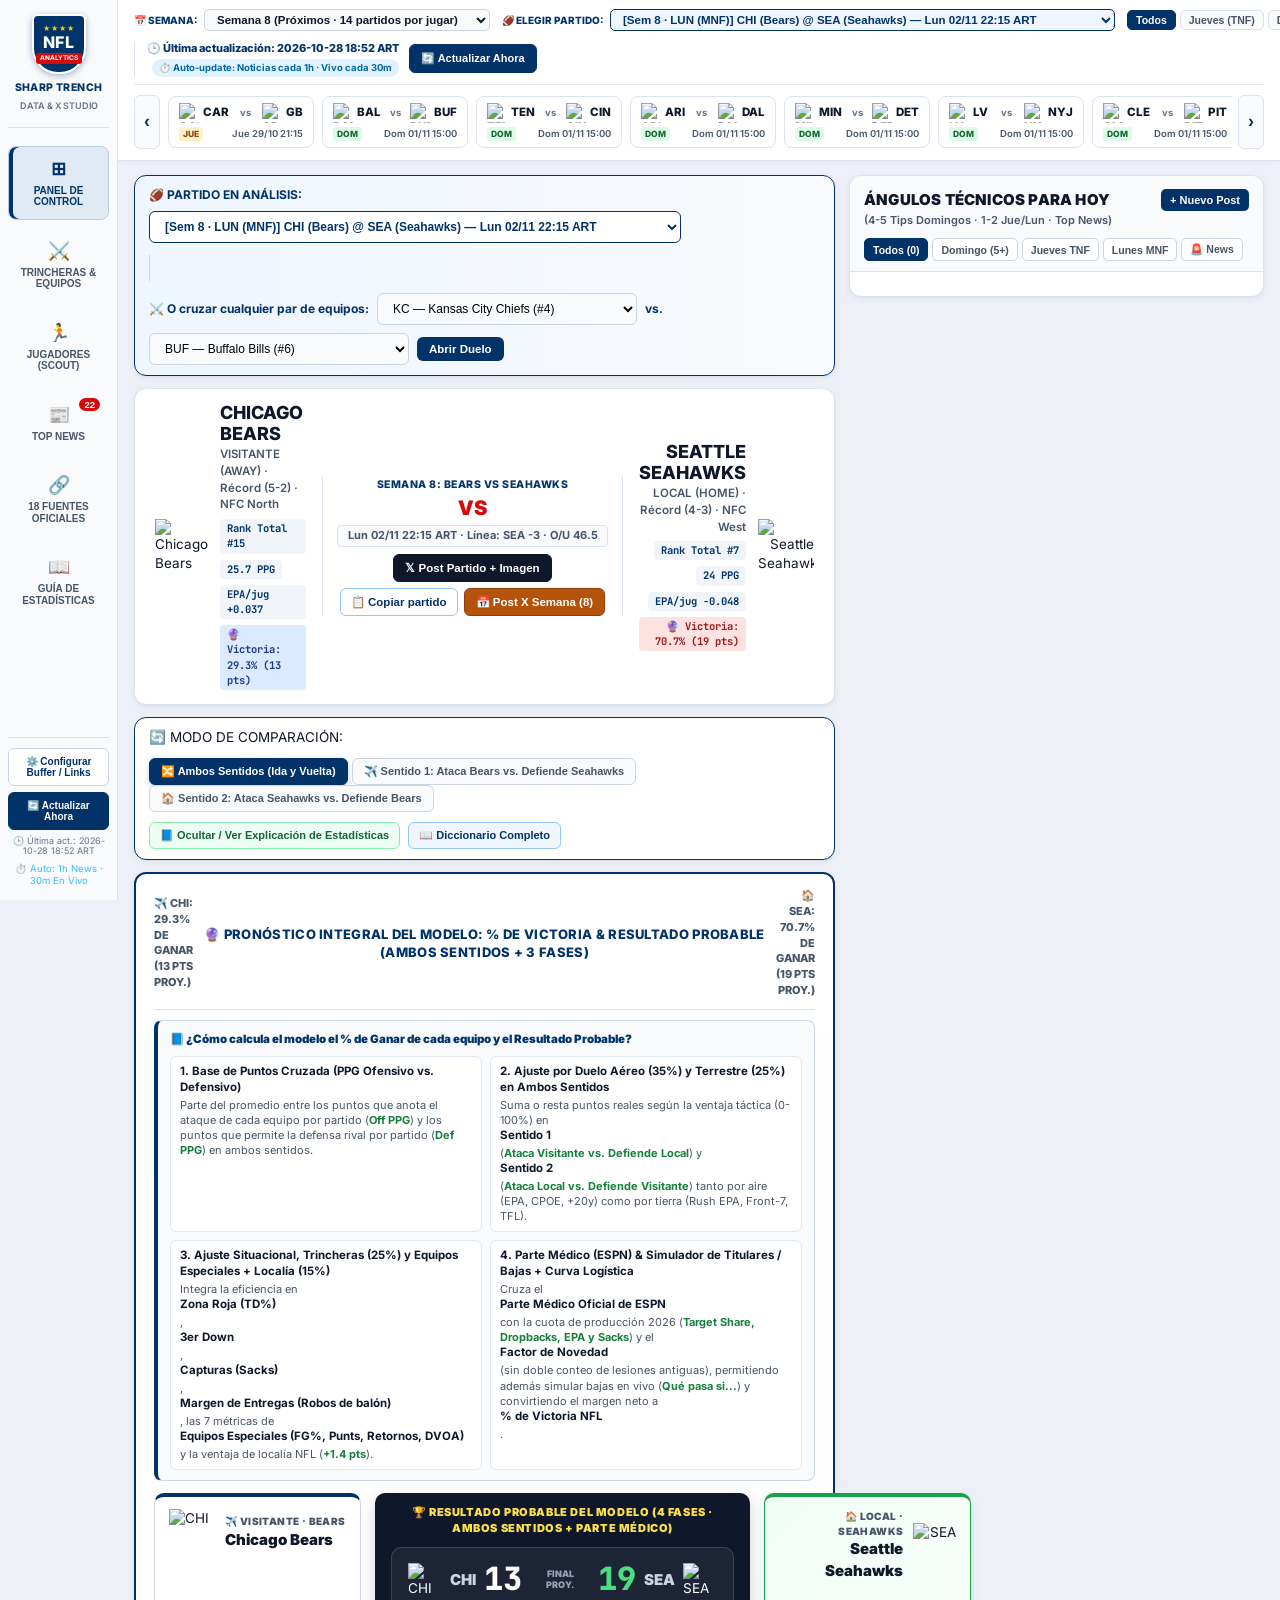
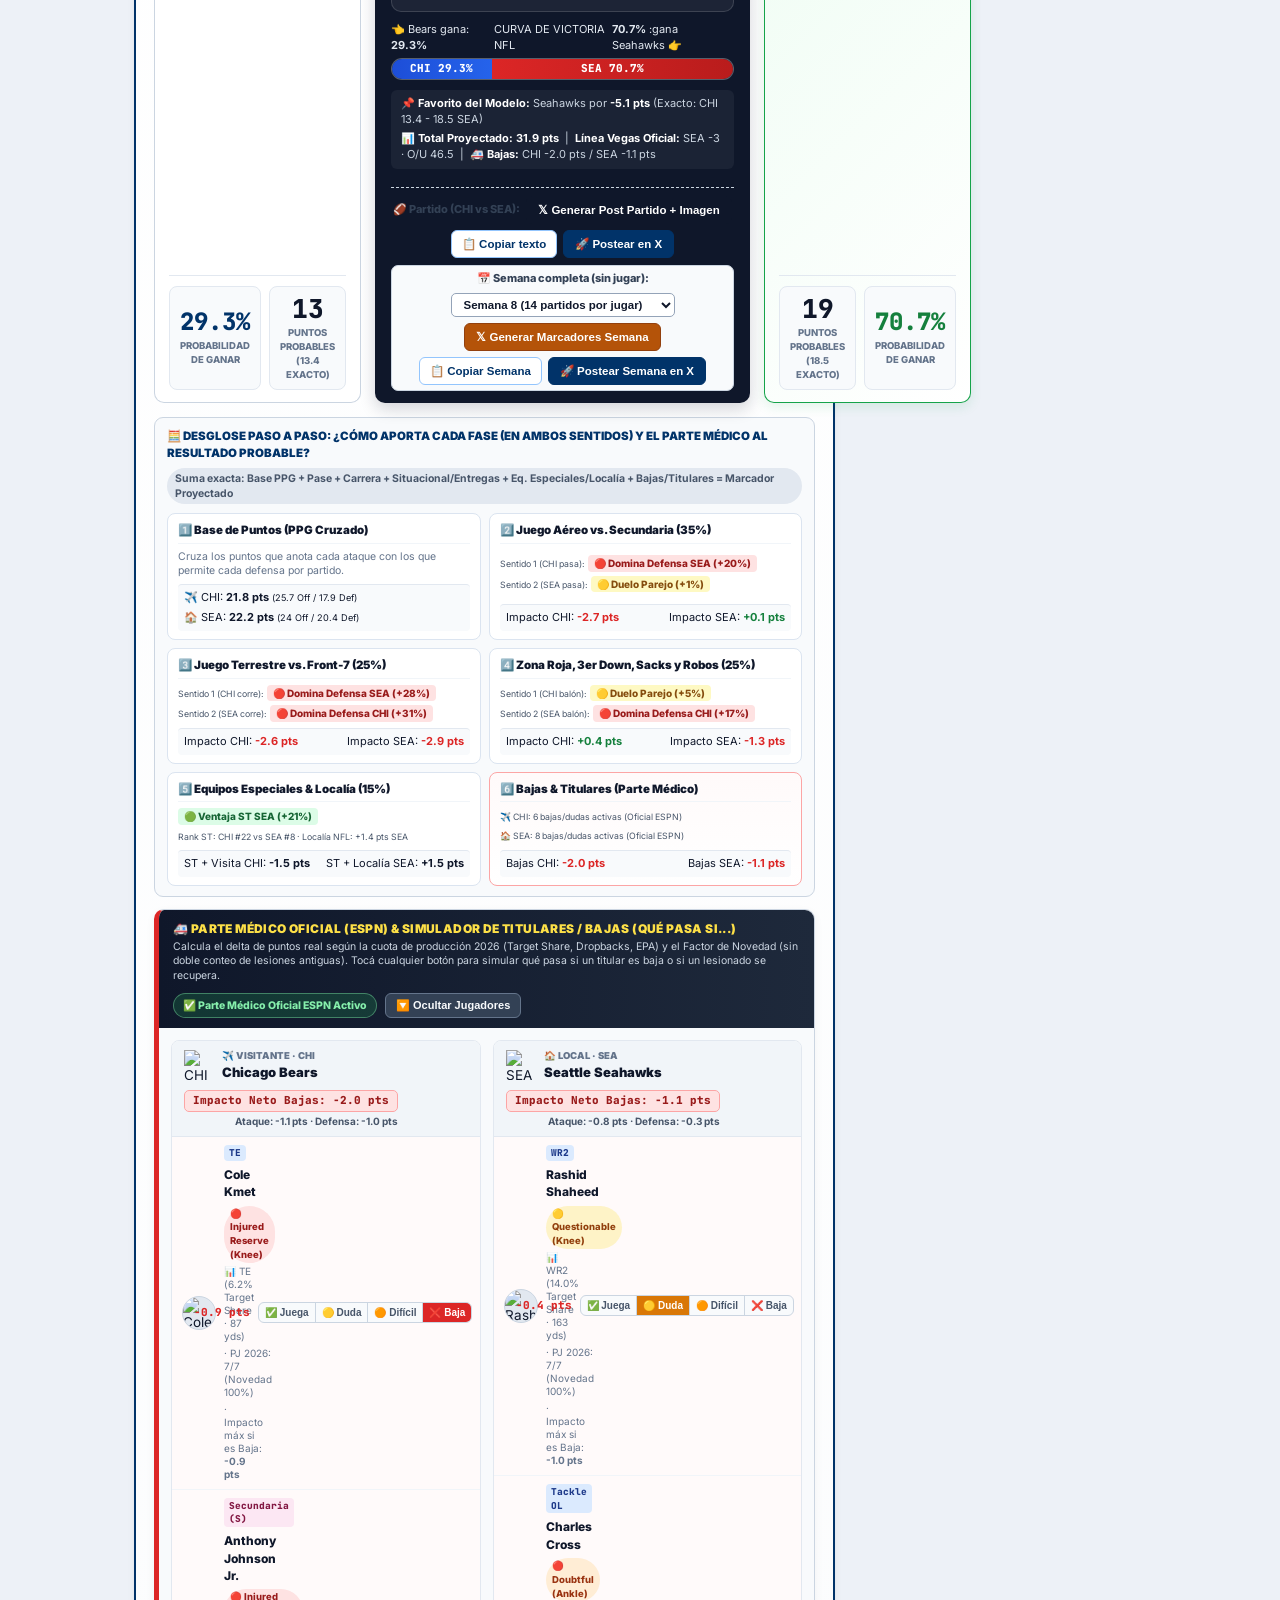
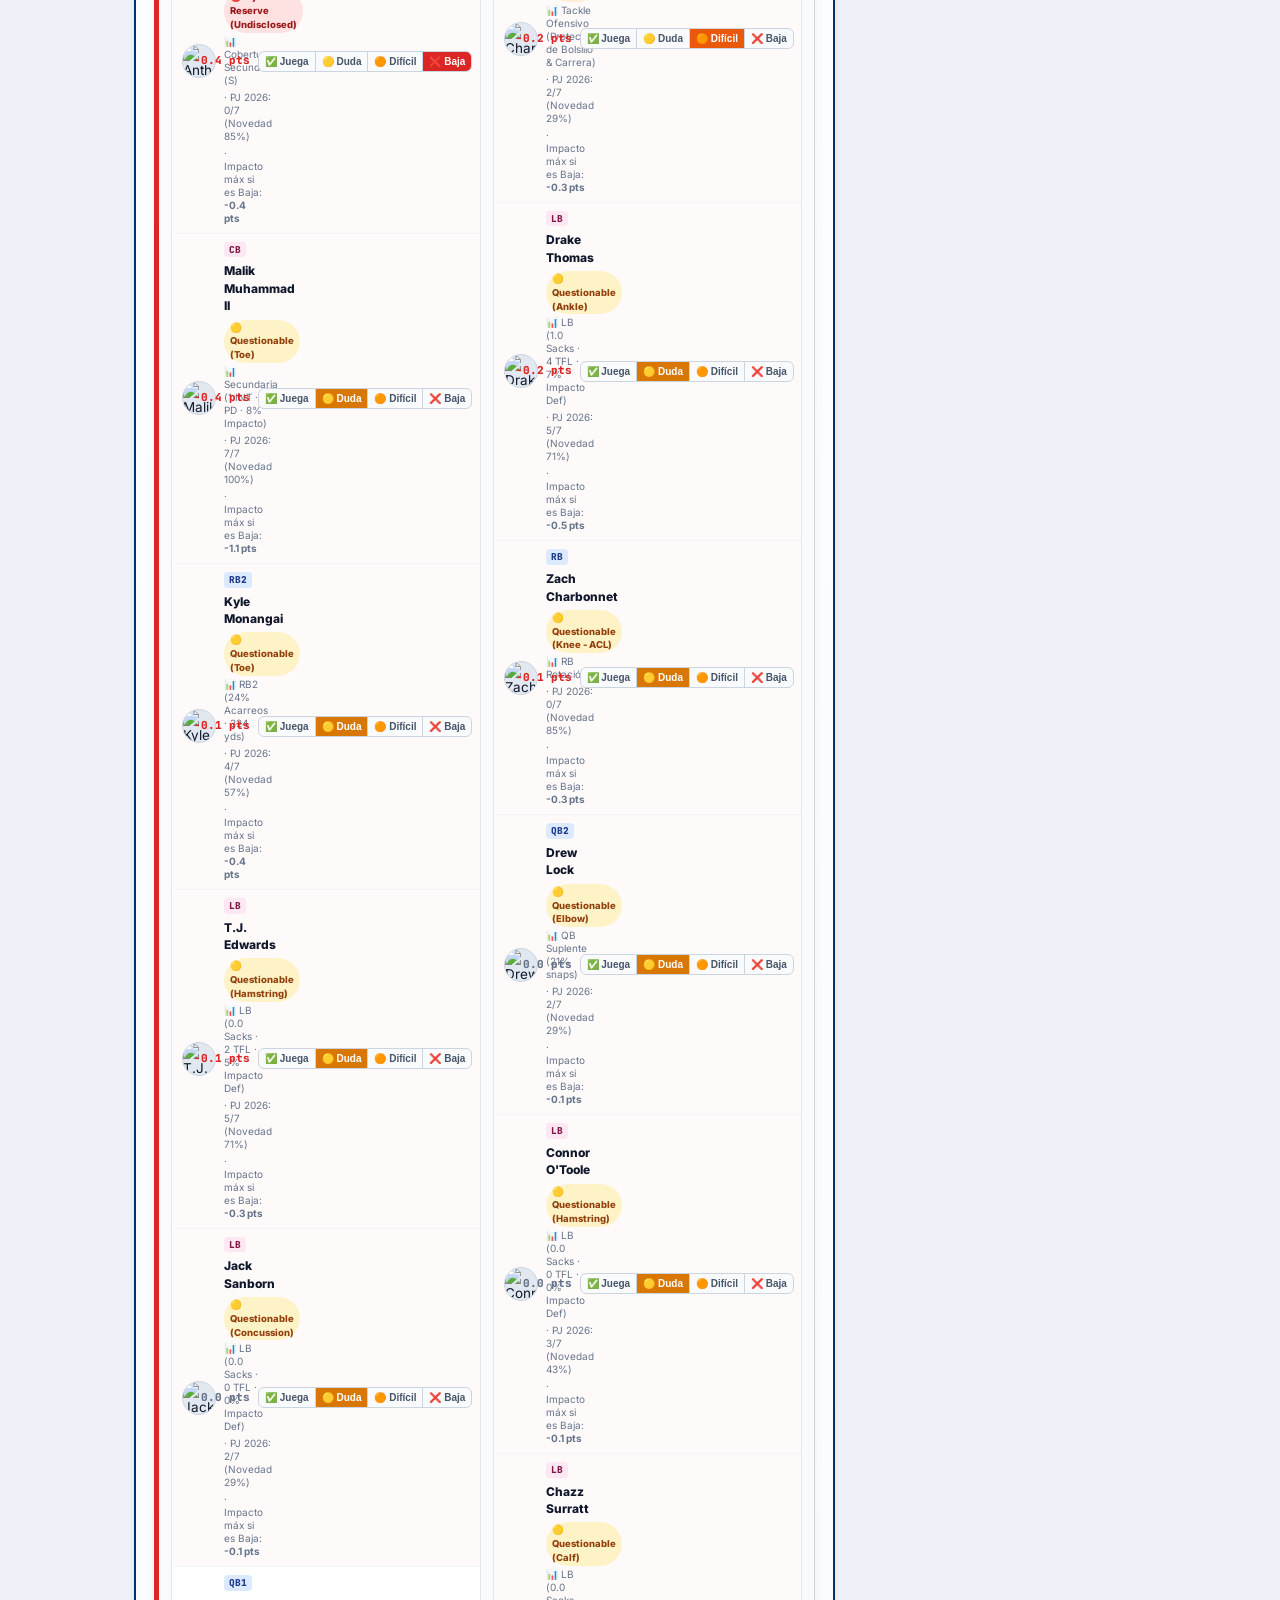
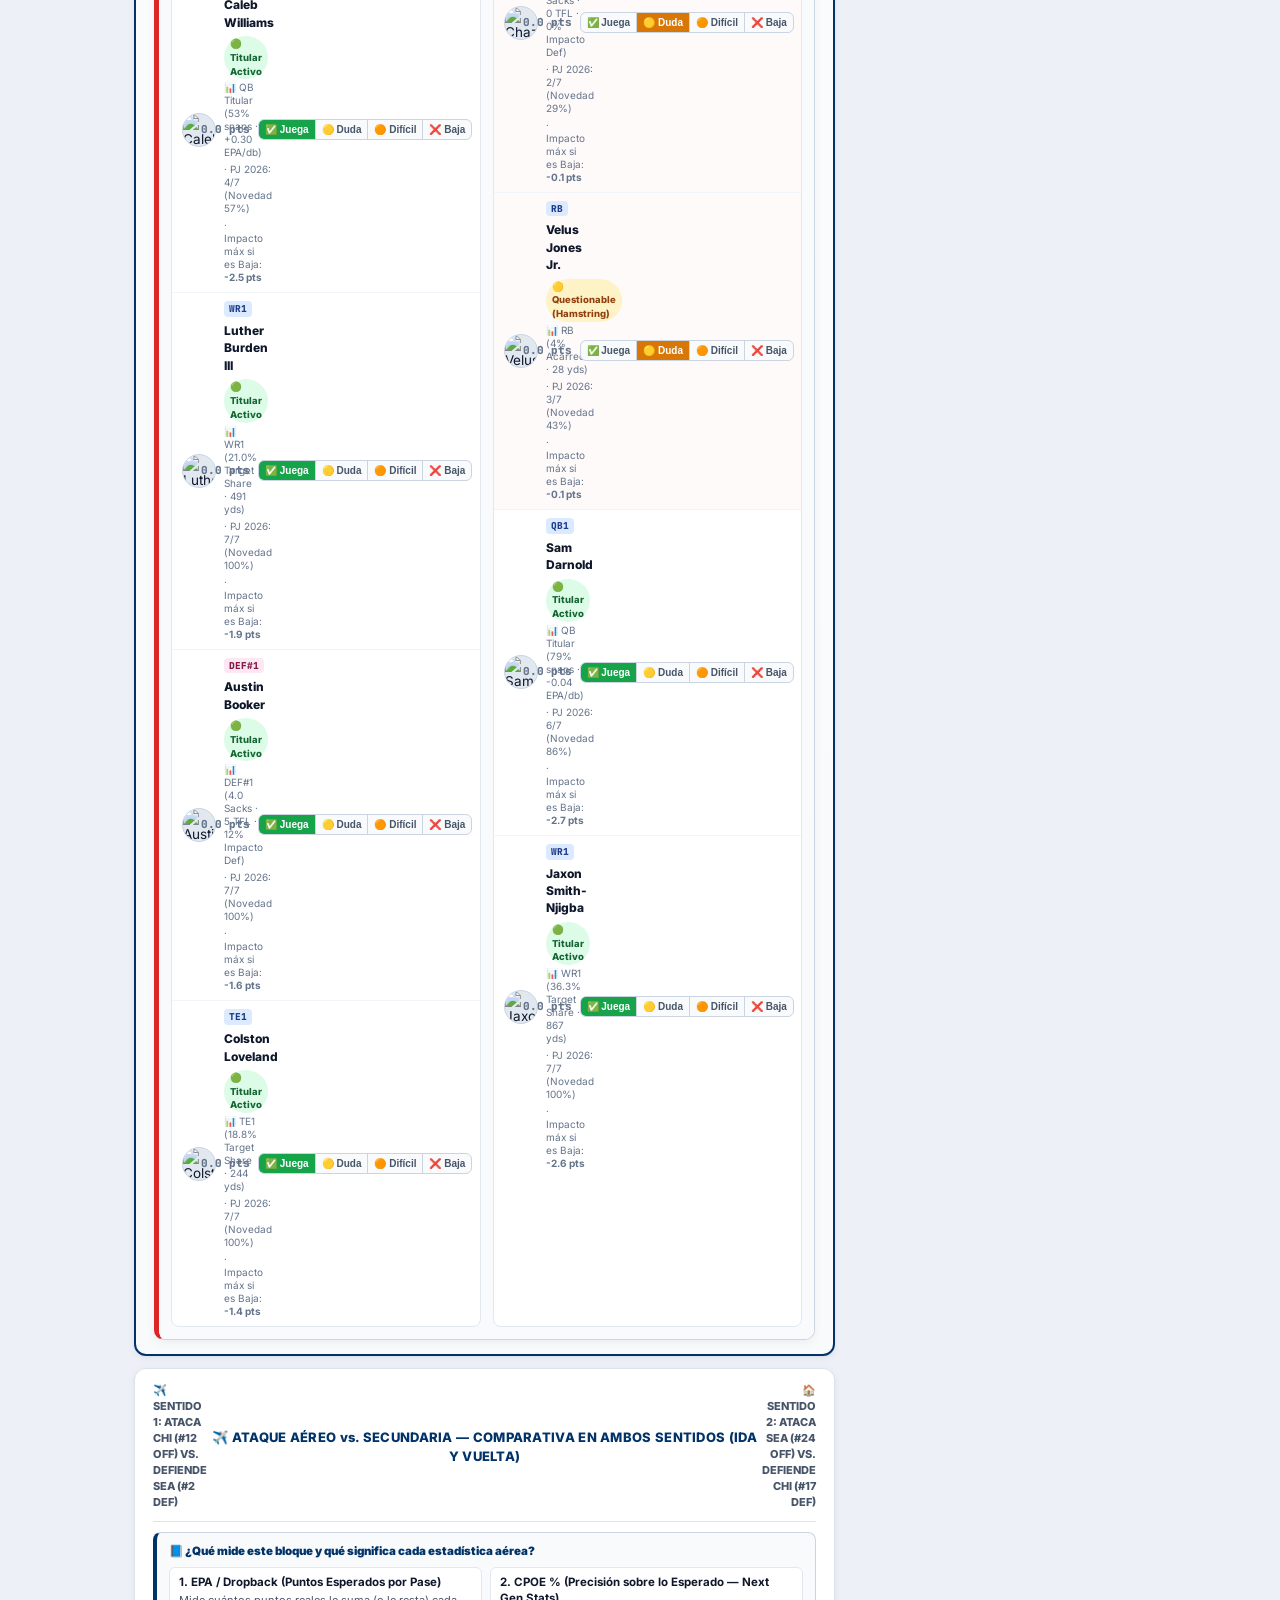
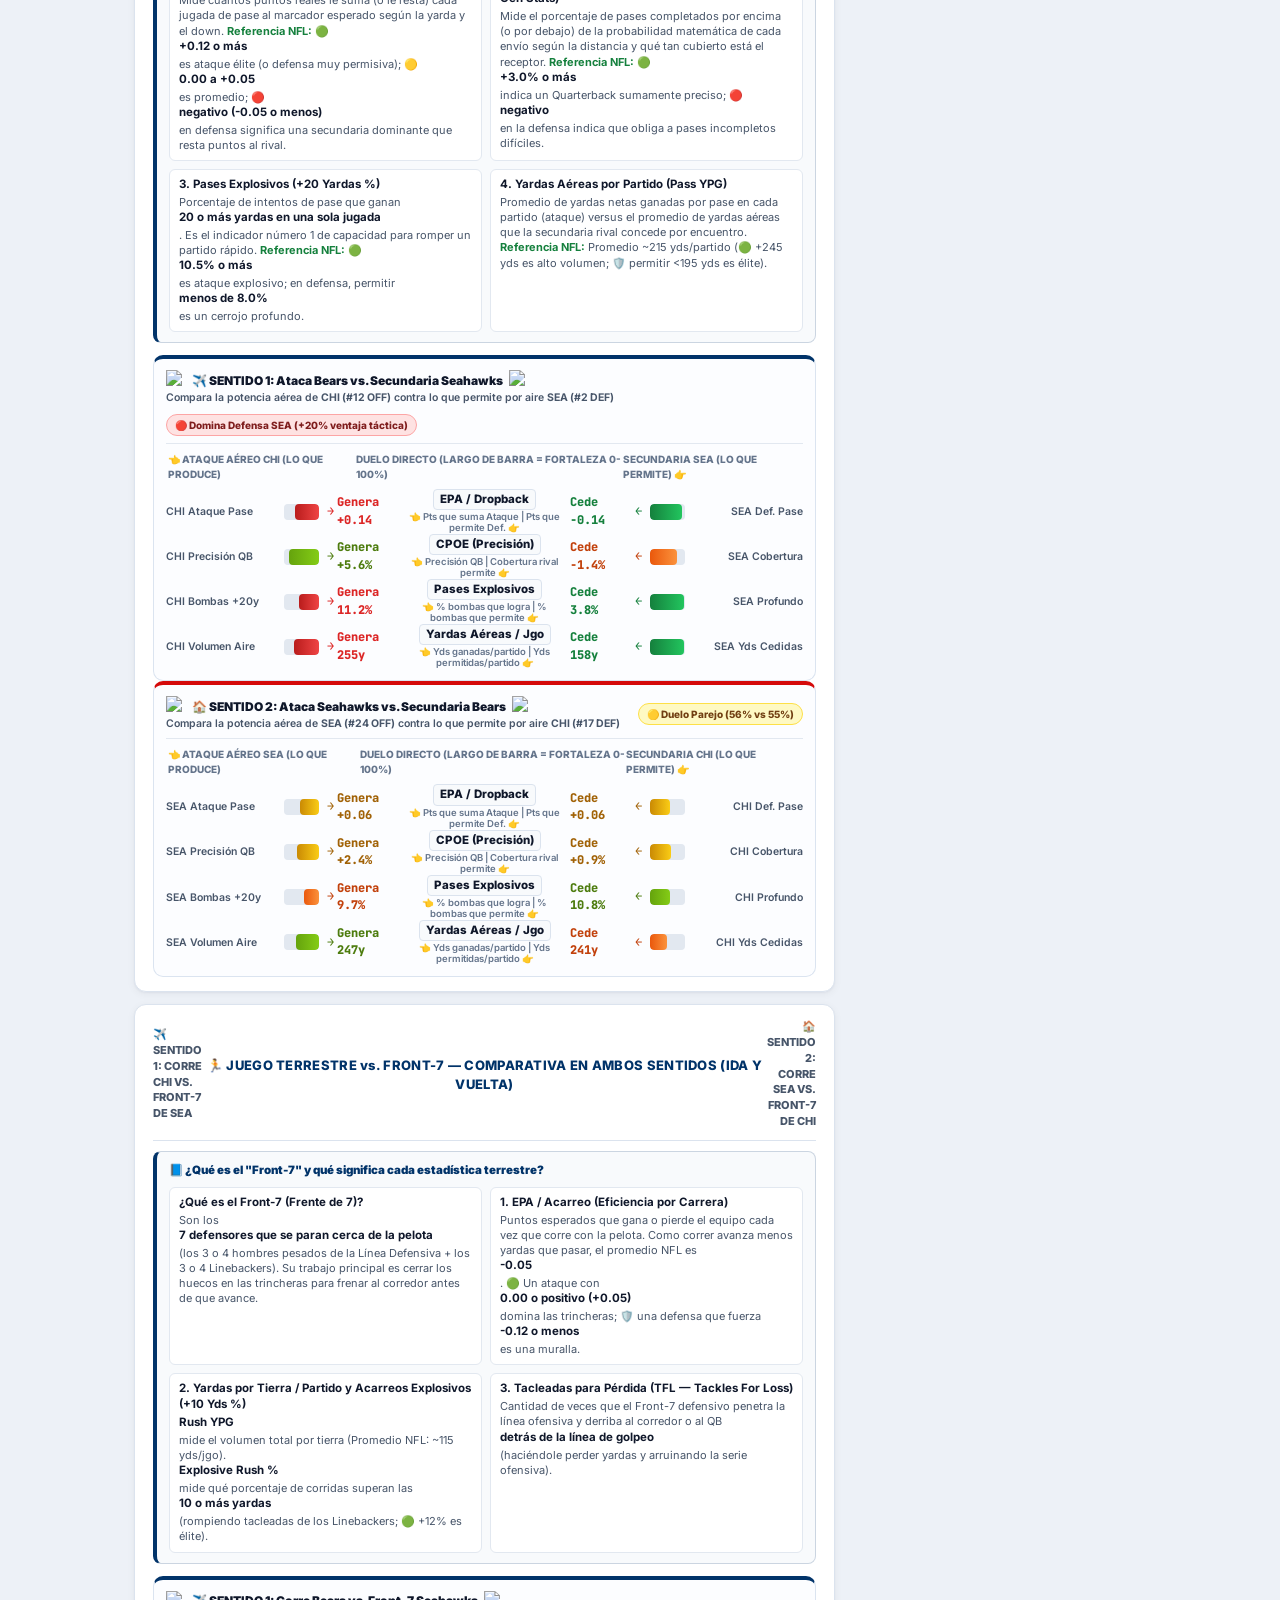
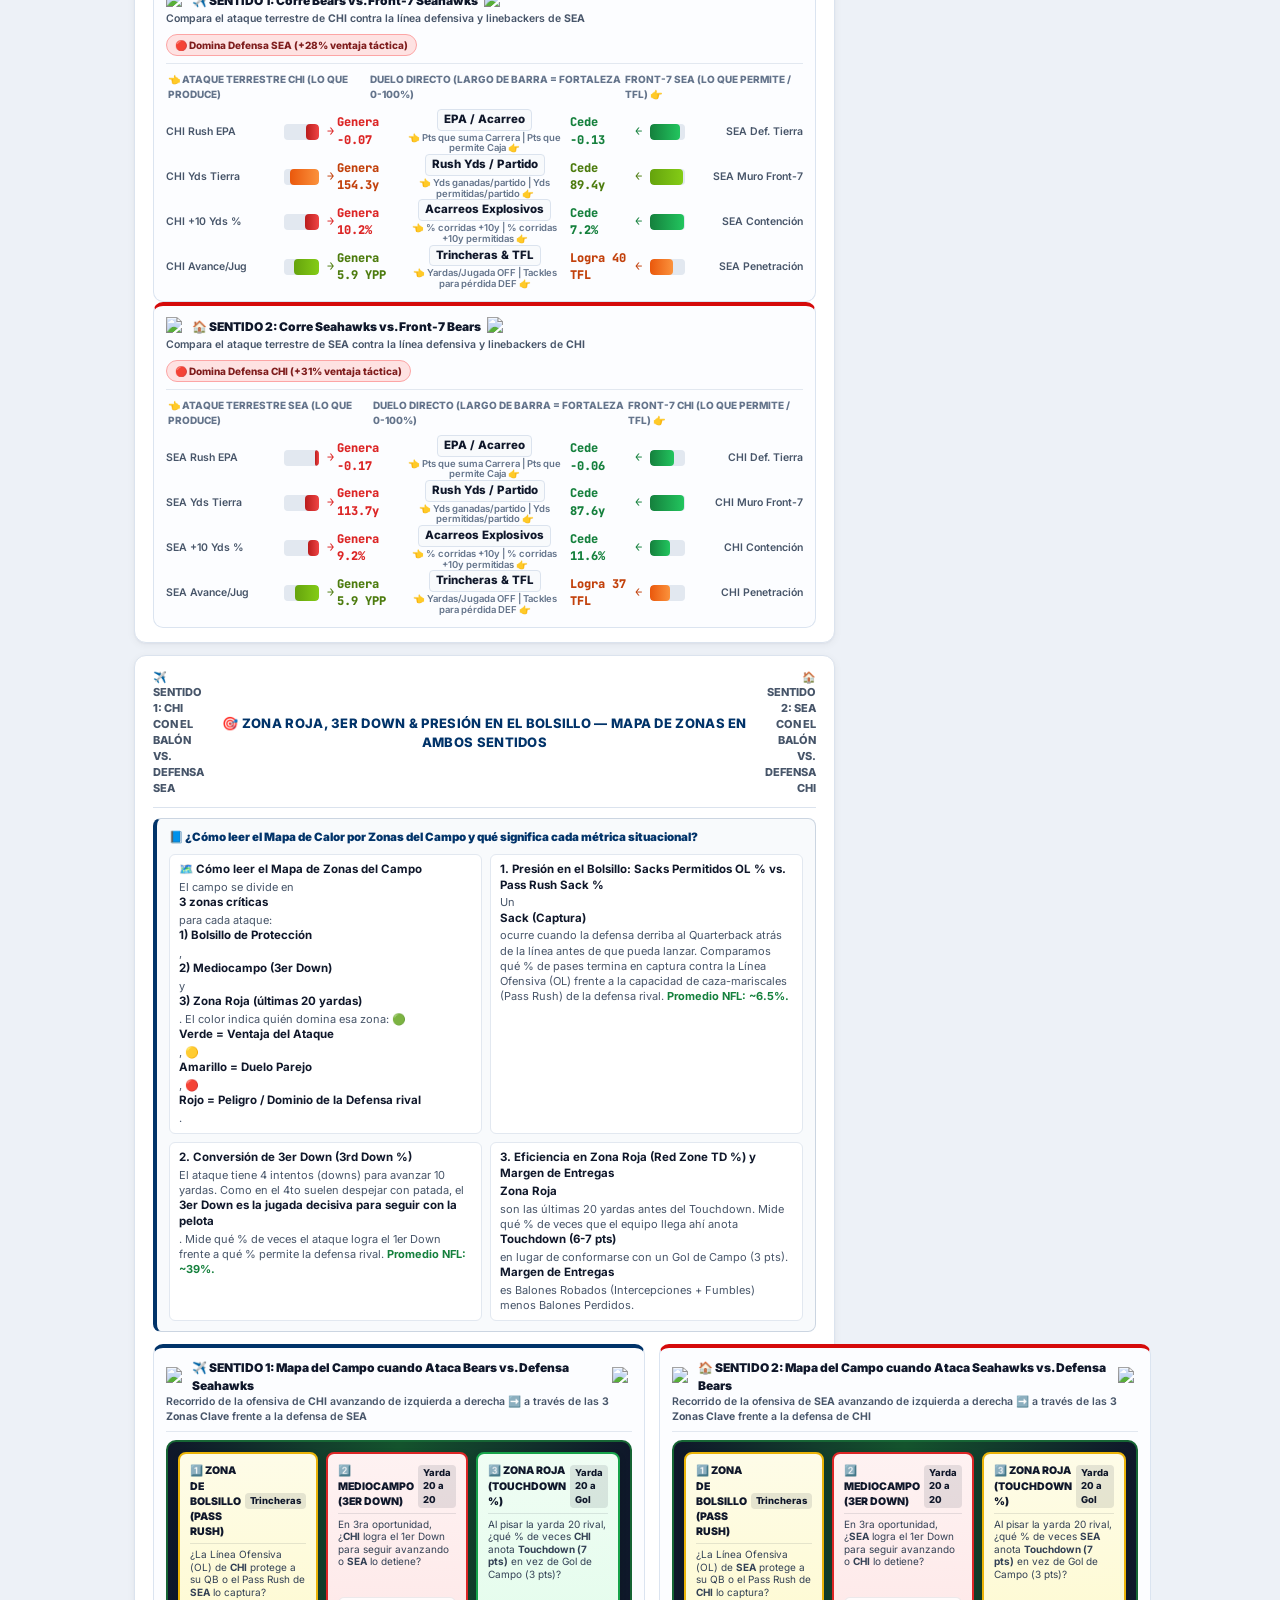
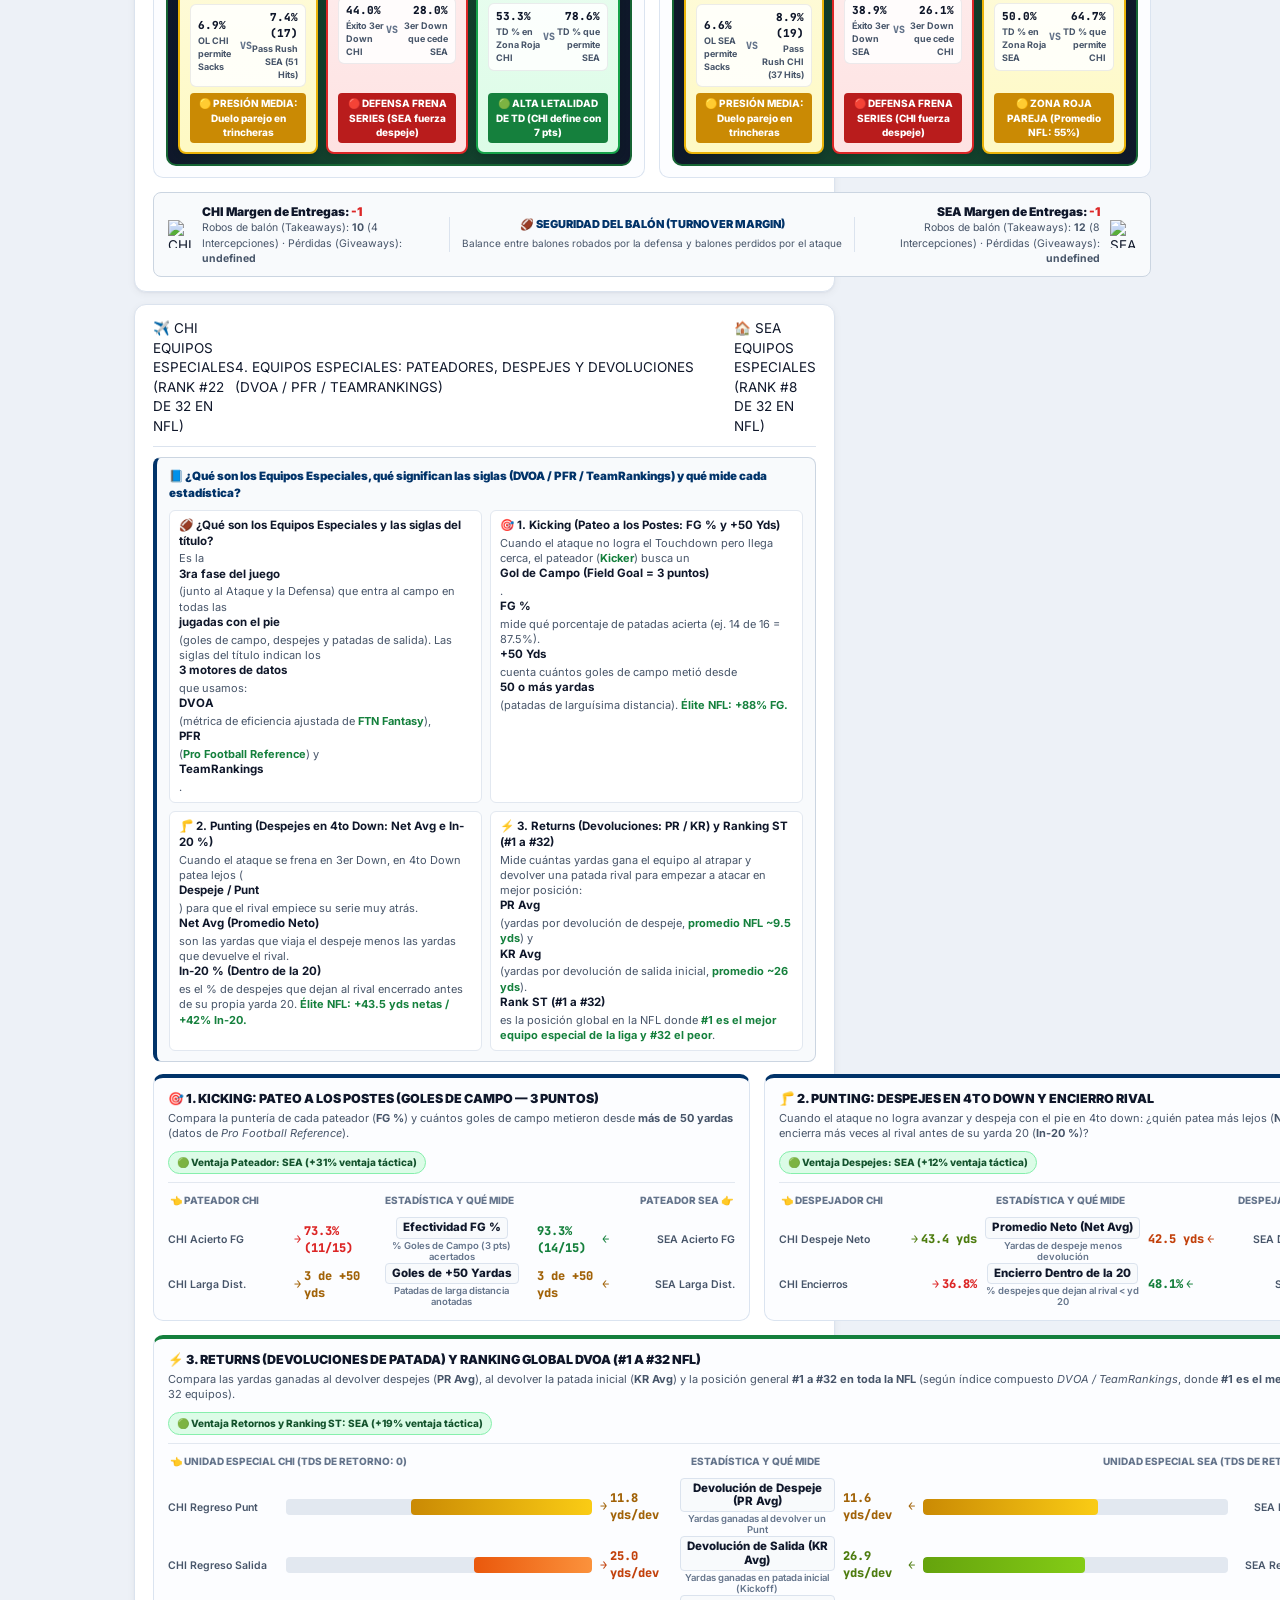
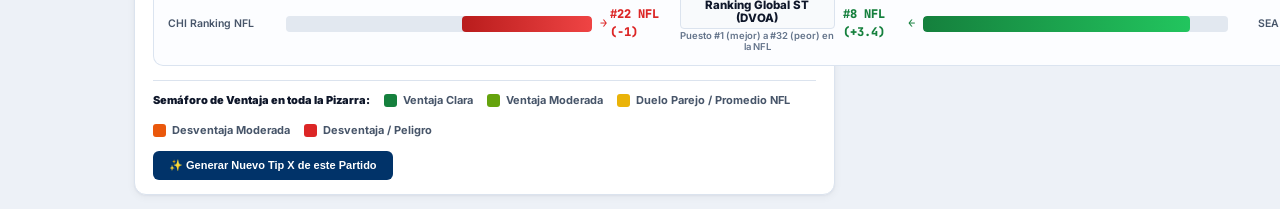
==== index.html @ 9794efa9 "Update index.html - NFL Analytics Engine" ====
<!DOCTYPE html>
<html lang="es">
<head>
  <meta charset="UTF-8" />
  <meta name="viewport" content="width=device-width, initial-scale=1.0" />
  <title>NFL Analytics & Social Tips Studio — Sharp Matchup & Trench Board</title>
  <link rel="preconnect" href="https://fonts.googleapis.com">
  <link rel="preconnect" href="https://fonts.gstatic.com" crossorigin>
  <link href="https://fonts.googleapis.com/css2?family=Inter:wght@400;500;600;700;800&family=JetBrains+Mono:wght@500;600;700&display=swap" rel="stylesheet">
  <link rel="stylesheet" href="styles.css?v=20261028v20" />
</head>
<body>
  <div class="app-shell">
    <!-- BARRA LATERAL IZQUIERDA (ESTILO 4: SHARP MATCHUP & TRENCH BOARD) -->
    <aside class="left-sidebar">
      <div class="brand-box">
        <div class="nfl-shield">
          <span class="shield-stars">★★★★</span>
          <span class="shield-title">NFL</span>
          <span class="shield-sub">ANALYTICS</span>
        </div>
        <div class="brand-text">
          <h1>SHARP TRENCH</h1>
          <span>DATA &amp; X STUDIO</span>
        </div>
      </div>

      <nav class="side-nav">
        <button class="nav-btn active" data-view="matchups">
          <span class="nav-icon">⊞</span>
          <span class="nav-label">PANEL DE CONTROL</span>
        </button>
        <button class="nav-btn" data-view="teams">
          <span class="nav-icon">⚔️</span>
          <span class="nav-label">TRINCHERAS &amp; EQUIPOS</span>
        </button>
        <button class="nav-btn" data-view="players">
          <span class="nav-icon">🏃</span>
          <span class="nav-label">JUGADORES (SCOUT)</span>
        </button>
        <button class="nav-btn" data-view="news">
          <span class="nav-icon">📰</span>
          <span class="nav-label">TOP NEWS</span>
          <span class="nav-badge" id="newsCountBadge">0</span>
        </button>
        <button class="nav-btn" data-view="sources">
          <span class="nav-icon">🔗</span>
          <span class="nav-label">18 FUENTES OFICIALES</span>
        </button>
        <button class="nav-btn" data-view="glossary">
          <span class="nav-icon">📖</span>
          <span class="nav-label">GUÍA DE ESTADÍSTICAS</span>
        </button>
      </nav>

      <div class="sidebar-footer">
        <button class="btn-config-sidebar" id="btnOpenConfig">
          ⚙️ Configurar Buffer / Links
        </button>
        <button class="btn-refresh-sidebar" id="btnRefreshData">
          🔄 Actualizar Ahora
        </button>
        <div class="updated-stamp" id="updatedStamp">🕒 Última act.: --</div>
        <div class="updated-stamp" id="autoUpdateHint" style="color:#38bdf8; font-size:9.5px;">⏱️ Auto: 1h News · 30m En Vivo</div>
      </div>
    </aside>

    <!-- ÁREA PRINCIPAL CENTRAL + RIBBON SUPERIOR DE PARTIDOS -->
    <div class="main-workspace">
      <!-- TOP GAME RIBBON (2 FILAS: CONTROLES ARRIBA + CINTA DE PARTIDOS 100% ANCHO ABAJO) -->
      <header class="top-game-ribbon-bar">
        <div class="ribbon-top-row">
          <div class="ribbon-controls">
            <div class="week-selector-group">
              <label for="selectWeek">📅 SEMANA:</label>
              <select id="selectWeek">
                <option value="8">Semana 8 (Próximos Partidos)</option>
                <option value="7" selected>Semana 7 (Resultados · MNF)</option>
                <option value="6">Semana 6 (Anterior)</option>
              </select>
            </div>
            <div class="week-selector-group">
              <label for="selectMatchupGame">🏈 ELEGIR PARTIDO:</label>
              <select id="selectMatchupGame" class="select-matchup-dropdown" title="Seleccioná cualquier partido de la semana para abrir su análisis táctico">
                <option value="">Cargando partidos de la semana...</option>
              </select>
            </div>
            <div class="day-slot-pills" id="daySlotFilterGroup">
              <button class="slot-pill active" data-slot="ALL">Todos</button>
              <button class="slot-pill" data-slot="TNF">Jueves (TNF)</button>
              <button class="slot-pill" data-slot="SUNDAY">Domingo</button>
              <button class="slot-pill" data-slot="MNF">Lunes (MNF)</button>
            </div>
          </div>

          <div class="ribbon-status-box">
            <div class="ribbon-update-meta">
              <span class="ribbon-last-update" id="topUpdatedStamp">🕒 Última actualización: --</span>
              <span class="ribbon-auto-badge" id="topAutoBadge">⏱️ Auto: 1h Noticias · 30m Partidos en Vivo</span>
            </div>
            <button class="btn-top-refresh" id="btnTopRefresh" title="Actualizar estadísticas, marcadores y noticias ahora mismo">
              🔄 Actualizar Ahora
            </button>
          </div>
        </div>

        <div class="game-cards-scroll-wrapper">
          <button class="ribbon-arrow" id="ribbonPrev" title="Desplazar partidos a la izquierda">‹</button>
          <div class="game-ribbon-track" id="gameRibbonTrack">
            <!-- Tarjetas de partidos inyectadas por app.js -->
          </div>
          <button class="ribbon-arrow" id="ribbonNext" title="Desplazar partidos a la derecha">›</button>
        </div>
      </header>

      <!-- CUERPO DE DOS COLUMNAS: CENTRO (VISTAS DE DATOS) + DERECHA (ÁNGULOS TÉCNICOS / TIPS PARA X) -->
      <div class="content-split-grid">
        <!-- COLUMNA CENTRAL: CAMBIA SEGÚN LA PESTAÑA ACTIVA -->
        <main class="center-stage">

          <!-- VISTA 1: PANEL DE CONTROL / PIZARRA TÁCTICA CARA A CARA (ESTILO 4 - BIDIRECCIONAL) -->
          <section class="stage-view active" id="view-matchups">
            <!-- SELECTOR RÁPIDO DE PARTIDO DE LA SEMANA O SIMULADOR ENTRE 2 EQUIPOS -->
            <div class="matchup-quick-picker-bar">
              <div class="mqp-group">
                <label for="quickSelectGame">🏈 <strong>PARTIDO EN ANÁLISIS:</strong></label>
                <select id="quickSelectGame" class="select-filter mqp-select-game"></select>
              </div>
              <div class="mqp-divider"></div>
              <div class="mqp-group">
                <span>⚔️ <strong>O cruzar cualquier par de equipos:</strong></span>
                <select id="quickSimAway" class="select-filter"></select>
                <strong>vs.</strong>
                <select id="quickSimHome" class="select-filter"></select>
                <button class="btn-primary-sm" id="btnQuickLoadSim">Abrir Duelo</button>
              </div>
            </div>

            <div class="matchup-banner-header" id="matchupBannerHeader">
              <!-- Cabecera del partido seleccionado -->
            </div>

            <!-- BARRA DE CONTROL DE DIRECCIÓN (AMBOS SENTIDOS) Y GUÍA EXPLICATIVA -->
            <div class="direction-control-bar">
              <div class="dcb-left">
                <span class="dcb-title">🔄 MODO DE COMPARACIÓN:</span>
                <div class="dcb-pills" id="directionModePills">
                  <button class="dir-pill active" data-dir="BOTH">🔀 Ambos Sentidos (Ida y Vuelta)</button>
                  <button class="dir-pill" data-dir="AWAY_OFF" id="dirBtnAwayOff">✈️ Sentido 1: Ataca Visitante vs. Defiende Local</button>
                  <button class="dir-pill" data-dir="HOME_OFF" id="dirBtnHomeOff">🏠 Sentido 2: Ataca Local vs. Defiende Visitante</button>
                </div>
              </div>
              <div class="dcb-right">
                <button class="btn-toggle-guides active" id="btnToggleInlineGuides">
                  📘 Ocultar / Ver Explicación de Estadísticas
                </button>
                <button class="btn-open-glossary-view" id="btnOpenFullGlossary">
                  📖 Diccionario Completo
                </button>
              </div>
            </div>

            <!-- BLOQUE 0 (NUEVO): PRONÓSTICO INTEGRAL — % DE GANAR Y RESULTADO PROBABLE (PASE + CARRERA + SITUACIONAL + EQUIPOS ESPECIALES EN AMBOS SENTIDOS) -->
            <div class="tactical-card prediction-master-card" id="matchupPredictionCard">
              <div class="tactical-card-header">
                <span class="team-side-tag" id="predLeftTitle">PROBABILIDAD VISITANTE</span>
                <h3>🔮 PRONÓSTICO INTEGRAL DEL MODELO: % DE VICTORIA &amp; RESULTADO PROBABLE (AMBOS SENTIDOS + 3 FASES)</h3>
                <span class="team-side-tag right" id="predRightTitle">PROBABILIDAD LOCAL</span>
              </div>

              <!-- Explicativo Detallado del Modelo de Pronóstico -->
              <div class="inline-stat-explainer" id="guidePredBlock">
                <div class="ise-title">📘 ¿Cómo calcula el modelo el % de Ganar de cada equipo y el Resultado Probable?</div>
                <div class="ise-grid">
                  <div class="ise-item">
                    <strong>1. Base de Puntos Cruzada (PPG Ofensivo vs. Defensivo)</strong>
                    <p>Parte del promedio entre los puntos que anota el ataque de cada equipo por partido (<em>Off PPG</em>) y los puntos que permite la defensa rival por partido (<em>Def PPG</em>) en ambos sentidos.</p>
                  </div>
                  <div class="ise-item">
                    <strong>2. Ajuste por Duelo Aéreo (35%) y Terrestre (25%) en Ambos Sentidos</strong>
                    <p>Suma o resta puntos reales según la ventaja táctica (0-100%) en <strong>Sentido 1</strong> (<em>Ataca Visitante vs. Defiende Local</em>) y <strong>Sentido 2</strong> (<em>Ataca Local vs. Defiende Visitante</em>) tanto por aire (EPA, CPOE, +20y) como por tierra (Rush EPA, Front-7, TFL).</p>
                  </div>
                  <div class="ise-item">
                    <strong>3. Ajuste Situacional, Trincheras (25%) y Equipos Especiales + Localía (15%)</strong>
                    <p>Integra la eficiencia en <strong>Zona Roja (TD%)</strong>, <strong>3er Down</strong>, <strong>Capturas (Sacks)</strong>, <strong>Margen de Entregas (Robos de balón)</strong>, las 7 métricas de <strong>Equipos Especiales (FG%, Punts, Retornos, DVOA)</strong> y la ventaja de localía NFL (<em>+1.4 pts</em>).</p>
                  </div>
                  <div class="ise-item">
                    <strong>4. Parte Médico (ESPN) &amp; Simulador de Titulares / Bajas + Curva Logística</strong>
                    <p>Cruza el <strong>Parte Médico Oficial de ESPN</strong> con la cuota de producción 2026 (<em>Target Share, Dropbacks, EPA y Sacks</em>) y el <strong>Factor de Novedad</strong> (sin doble conteo de lesiones antiguas), permitiendo además simular bajas en vivo (<em>Qué pasa si...</em>) y convirtiendo el margen neto a <strong>% de Victoria NFL</strong>.</p>
                  </div>
                </div>
              </div>

              <div id="matchupPredictionPanel"></div>
            </div>

            <!-- BLOQUE 1: ATAQUE AÉREO vs SECUNDARIA (EN AMBOS SENTIDOS) -->
            <div class="tactical-card">
              <div class="tactical-card-header">
                <span class="team-side-tag" id="airLeftTitle">SENTIDO 1: ATAQUE VISITANTE vs DEFENSA LOCAL</span>
                <h3>✈️ ATAQUE AÉREO vs. SECUNDARIA — COMPARATIVA EN AMBOS SENTIDOS (IDA Y VUELTA)</h3>
                <span class="team-side-tag right" id="airRightTitle">SENTIDO 2: ATAQUE LOCAL vs DEFENSA VISITANTE</span>
              </div>

              <!-- Explicativo Detallado del Bloque 1 -->
              <div class="inline-stat-explainer" id="guideAirBlock">
                <div class="ise-title">📘 ¿Qué mide este bloque y qué significa cada estadística aérea?</div>
                <div class="ise-grid">
                  <div class="ise-item">
                    <strong>1. EPA / Dropback (Puntos Esperados por Pase)</strong>
                    <p>Mide cuántos puntos reales le suma (o le resta) cada jugada de pase al marcador esperado según la yarda y el down. <em>Referencia NFL:</em> 🟢 <strong>+0.12 o más</strong> es ataque élite (o defensa muy permisiva); 🟡 <strong>0.00 a +0.05</strong> es promedio; 🔴 <strong>negativo (-0.05 o menos)</strong> en defensa significa una secundaria dominante que resta puntos al rival.</p>
                  </div>
                  <div class="ise-item">
                    <strong>2. CPOE % (Precisión sobre lo Esperado — Next Gen Stats)</strong>
                    <p>Mide el porcentaje de pases completados por encima (o por debajo) de la probabilidad matemática de cada envío según la distancia y qué tan cubierto está el receptor. <em>Referencia NFL:</em> 🟢 <strong>+3.0% o más</strong> indica un Quarterback sumamente preciso; 🔴 <strong>negativo</strong> en la defensa indica que obliga a pases incompletos difíciles.</p>
                  </div>
                  <div class="ise-item">
                    <strong>3. Pases Explosivos (+20 Yardas %)</strong>
                    <p>Porcentaje de intentos de pase que ganan <strong>20 o más yardas en una sola jugada</strong>. Es el indicador número 1 de capacidad para romper un partido rápido. <em>Referencia NFL:</em> 🟢 <strong>10.5% o más</strong> es ataque explosivo; en defensa, permitir <strong>menos de 8.0%</strong> es un cerrojo profundo.</p>
                  </div>
                  <div class="ise-item">
                    <strong>4. Yardas Aéreas por Partido (Pass YPG)</strong>
                    <p>Promedio de yardas netas ganadas por pase en cada partido (ataque) versus el promedio de yardas aéreas que la secundaria rival concede por encuentro. <em>Referencia NFL:</em> Promedio ~215 yds/partido (🟢 +245 yds es alto volumen; 🛡️ permitir &lt;195 yds es élite).</p>
                  </div>
                </div>
              </div>

              <div id="airVsSecBars"></div>
            </div>

            <!-- BLOQUE 2: JUEGO TERRESTRE vs FRONT-7 (EN AMBOS SENTIDOS) -->
            <div class="tactical-card">
              <div class="tactical-card-header">
                <span class="team-side-tag" id="groundLeftTitle">SENTIDO 1: CARRERA VISITANTE vs FRONT-7 LOCAL</span>
                <h3>🏃 JUEGO TERRESTRE vs. FRONT-7 — COMPARATIVA EN AMBOS SENTIDOS (IDA Y VUELTA)</h3>
                <span class="team-side-tag right" id="groundRightTitle">SENTIDO 2: CARRERA LOCAL vs FRONT-7 VISITANTE</span>
              </div>

              <!-- Explicativo Detallado del Bloque 2 -->
              <div class="inline-stat-explainer" id="guideGroundBlock">
                <div class="ise-title">📘 ¿Qué es el "Front-7" y qué significa cada estadística terrestre?</div>
                <div class="ise-grid">
                  <div class="ise-item">
                    <strong>¿Qué es el Front-7 (Frente de 7)?</strong>
                    <p>Son los <strong>7 defensores que se paran cerca de la pelota</strong> (los 3 o 4 hombres pesados de la Línea Defensiva + los 3 o 4 Linebackers). Su trabajo principal es cerrar los huecos en las trincheras para frenar al corredor antes de que avance.</p>
                  </div>
                  <div class="ise-item">
                    <strong>1. EPA / Acarreo (Eficiencia por Carrera)</strong>
                    <p>Puntos esperados que gana o pierde el equipo cada vez que corre con la pelota. Como correr avanza menos yardas que pasar, el promedio NFL es <strong>-0.05</strong>. 🟢 Un ataque con <strong>0.00 o positivo (+0.05)</strong> domina las trincheras; 🛡️ una defensa que fuerza <strong>-0.12 o menos</strong> es una muralla.</p>
                  </div>
                  <div class="ise-item">
                    <strong>2. Yardas por Tierra / Partido y Acarreos Explosivos (+10 Yds %)</strong>
                    <p><strong>Rush YPG</strong> mide el volumen total por tierra (Promedio NFL: ~115 yds/jgo). <strong>Explosive Rush %</strong> mide qué porcentaje de corridas superan las <strong>10 o más yardas</strong> (rompiendo tacleadas de los Linebackers; 🟢 +12% es élite).</p>
                  </div>
                  <div class="ise-item">
                    <strong>3. Tacleadas para Pérdida (TFL — Tackles For Loss)</strong>
                    <p>Cantidad de veces que el Front-7 defensivo penetra la línea ofensiva y derriba al corredor o al QB <strong>detrás de la línea de golpeo</strong> (haciéndole perder yardas y arruinando la serie ofensiva).</p>
                  </div>
                </div>
              </div>

              <div id="groundVsFrontBars"></div>
            </div>

            <!-- BLOQUE 3: ZONA ROJA, 3ER DOWN & PRESIÓN EN EL BOLSILLO (DIAGRAMA DE ZONAS CLARO EN AMBOS SENTIDOS) -->
            <div class="tactical-card">
              <div class="tactical-card-header">
                <span class="team-side-tag" id="sitLeftTitle">SITUACIONAL &amp; TRINCHERAS (SENTIDO 1)</span>
                <h3>🎯 ZONA ROJA, 3ER DOWN &amp; PRESIÓN EN EL BOLSILLO — MAPA DE ZONAS EN AMBOS SENTIDOS</h3>
                <span class="team-side-tag right" id="sitRightTitle">SITUACIONAL &amp; TRINCHERAS (SENTIDO 2)</span>
              </div>

              <!-- Explicativo Detallado del Bloque 3 y del Mapa de Calor por Zonas -->
              <div class="inline-stat-explainer" id="guideSitBlock">
                <div class="ise-title">📘 ¿Cómo leer el Mapa de Calor por Zonas del Campo y qué significa cada métrica situacional?</div>
                <div class="ise-grid">
                  <div class="ise-item">
                    <strong>🗺️ Cómo leer el Mapa de Zonas del Campo</strong>
                    <p>El campo se divide en <strong>3 zonas críticas</strong> para cada ataque: <strong>1) Bolsillo de Protección</strong>, <strong>2) Mediocampo (3er Down)</strong> y <strong>3) Zona Roja (últimas 20 yardas)</strong>. El color indica quién domina esa zona: 🟢 <strong>Verde = Ventaja del Ataque</strong>, 🟡 <strong>Amarillo = Duelo Parejo</strong>, 🔴 <strong>Rojo = Peligro / Dominio de la Defensa rival</strong>.</p>
                  </div>
                  <div class="ise-item">
                    <strong>1. Presión en el Bolsillo: Sacks Permitidos OL % vs. Pass Rush Sack %</strong>
                    <p>Un <strong>Sack (Captura)</strong> ocurre cuando la defensa derriba al Quarterback atrás de la línea antes de que pueda lanzar. Comparamos qué % de pases termina en captura contra la Línea Ofensiva (OL) frente a la capacidad de caza-mariscales (Pass Rush) de la defensa rival. <em>Promedio NFL: ~6.5%.</em></p>
                  </div>
                  <div class="ise-item">
                    <strong>2. Conversión de 3er Down (3rd Down %)</strong>
                    <p>El ataque tiene 4 intentos (downs) para avanzar 10 yardas. Como en el 4to suelen despejar con patada, el <strong>3er Down es la jugada decisiva para seguir con la pelota</strong>. Mide qué % de veces el ataque logra el 1er Down frente a qué % permite la defensa rival. <em>Promedio NFL: ~39%.</em></p>
                  </div>
                  <div class="ise-item">
                    <strong>3. Eficiencia en Zona Roja (Red Zone TD %) y Margen de Entregas</strong>
                    <p><strong>Zona Roja</strong> son las últimas 20 yardas antes del Touchdown. Mide qué % de veces que el equipo llega ahí anota <strong>Touchdown (6-7 pts)</strong> en lugar de conformarse con un Gol de Campo (3 pts). <strong>Margen de Entregas</strong> es Balones Robados (Intercepciones + Fumbles) menos Balones Perdidos.</p>
                  </div>
                </div>
              </div>

              <div class="situational-grid" id="situationalGrid"></div>
            </div>

            <!-- BLOQUE 4: EQUIPOS ESPECIALES (DVOA / KICKING / PUNTING / RETURNS) CON EXPLICACIÓN COMPLETA -->
            <div class="tactical-card">
              <div class="tactical-card-header">
                <span class="tc-side-title" id="stLeftTitle">✈️ EQUIPOS ESPECIALES VISITANTE</span>
                <span class="tc-center-badge">4. EQUIPOS ESPECIALES: PATEADORES, DESPEJES Y DEVOLUCIONES (DVOA / PFR / TEAMRANKINGS)</span>
                <span class="tc-side-title right" id="stRightTitle">🏠 EQUIPOS ESPECIALES LOCAL</span>
              </div>

              <!-- Explicativo Detallado de Equipos Especiales y siglas DVOA / PFR / TeamRankings -->
              <div class="inline-stat-explainer" id="guideStBlock">
                <div class="ise-title">📘 ¿Qué son los Equipos Especiales, qué significan las siglas (DVOA / PFR / TeamRankings) y qué mide cada estadística?</div>
                <div class="ise-grid">
                  <div class="ise-item">
                    <strong>🏈 ¿Qué son los Equipos Especiales y las siglas del título?</strong>
                    <p>Es la <strong>3ra fase del juego</strong> (junto al Ataque y la Defensa) que entra al campo en todas las <strong>jugadas con el pie</strong> (goles de campo, despejes y patadas de salida). Las siglas del título indican los <strong>3 motores de datos</strong> que usamos: <strong>DVOA</strong> (métrica de eficiencia ajustada de <em>FTN Fantasy</em>), <strong>PFR</strong> (<em>Pro Football Reference</em>) y <strong>TeamRankings</strong>.</p>
                  </div>
                  <div class="ise-item">
                    <strong>🎯 1. Kicking (Pateo a los Postes: FG % y +50 Yds)</strong>
                    <p>Cuando el ataque no logra el Touchdown pero llega cerca, el pateador (<em>Kicker</em>) busca un <strong>Gol de Campo (Field Goal = 3 puntos)</strong>. <strong>FG %</strong> mide qué porcentaje de patadas acierta (ej. 14 de 16 = 87.5%). <strong>+50 Yds</strong> cuenta cuántos goles de campo metió desde <strong>50 o más yardas</strong> (patadas de larguísima distancia). <em>Élite NFL: +88% FG.</em></p>
                  </div>
                  <div class="ise-item">
                    <strong>🦵 2. Punting (Despejes en 4to Down: Net Avg e In-20 %)</strong>
                    <p>Cuando el ataque se frena en 3er Down, en 4to Down patea lejos (<strong>Despeje / Punt</strong>) para que el rival empiece su serie muy atrás. <strong>Net Avg (Promedio Neto)</strong> son las yardas que viaja el despeje menos las yardas que devuelve el rival. <strong>In-20 % (Dentro de la 20)</strong> es el % de despejes que dejan al rival encerrado antes de su propia yarda 20. <em>Élite NFL: +43.5 yds netas / +42% In-20.</em></p>
                  </div>
                  <div class="ise-item">
                    <strong>⚡ 3. Returns (Devoluciones: PR / KR) y Ranking ST (#1 a #32)</strong>
                    <p>Mide cuántas yardas gana el equipo al atrapar y devolver una patada rival para empezar a atacar en mejor posición: <strong>PR Avg</strong> (yardas por devolución de despeje, <em>promedio NFL ~9.5 yds</em>) y <strong>KR Avg</strong> (yardas por devolución de salida inicial, <em>promedio ~26 yds</em>). <strong>Rank ST (#1 a #32)</strong> es la posición global en la NFL donde <em>#1 es el mejor equipo especial de la liga y #32 el peor</em>.</p>
                  </div>
                </div>
              </div>

              <div class="st-detailed-Wrapper" id="specialTeamsGauges"></div>

              <!-- Barra inferior de Leyenda Semafórica + Generador de Tip X -->
              <div class="st-legend-footer-bar">
                <div class="slf-items">
                  <span class="slf-title">Semáforo de Ventaja en toda la Pizarra:</span>
                  <span><i class="adv-dot sig-pos"></i> Ventaja Clara</span>
                  <span><i class="adv-dot mod-pos"></i> Ventaja Moderada</span>
                  <span><i class="adv-dot neutral"></i> Duelo Parejo / Promedio NFL</span>
                  <span><i class="adv-dot mod-neg"></i> Desventaja Moderada</span>
                  <span><i class="adv-dot sig-neg"></i> Desventaja / Peligro</span>
                </div>
                <button class="btn-generate-custom-matchup-tip" id="btnCreateMatchupTip" style="width:auto; margin-top:0; padding:8px 16px;">
                  ✨ Generar Nuevo Tip X de este Partido
                </button>
              </div>
            </div>
          </section>

          <!-- VISTA 2: TRINCHERAS & 32 EQUIPOS (TABLA COMPLETA + SIMULADOR LIBRE) -->
          <section class="stage-view" id="view-teams">
            <div class="view-toolbar">
              <div>
                <h2>Evaluación Integral de las 32 Franquicias NFL (Temporada 2026)</h2>
                <p class="view-subtitle">Datos reales cruzados de RBSDM (EPA/CPOE), SumerSports, PFR, TeamRankings (Red Zone &amp; 3rd Down) y FTN DVOA. Pasá el cursor sobre cada columna para ver su explicación.</p>
              </div>
              <div class="toolbar-filters">
                <input type="text" id="searchTeamInput" placeholder="Buscar equipo (ej. KC, Bills, Lions)..." class="input-search" />
                <select id="filterConfSelect" class="select-filter">
                  <option value="ALL">Toda la NFL (32)</option>
                  <option value="AFC">Conferencia Americana (AFC)</option>
                  <option value="NFC">Conferencia Nacional (NFC)</option>
                </select>
              </div>
            </div>

            <!-- Comparador Libre de 2 Equipos -->
            <div class="custom-matchup-builder">
              <span>⚔️ <strong>Simulador Libre Cara a Cara:</strong></span>
              <select id="simTeamAway" class="select-filter"></select>
              <span>vs.</span>
              <select id="simTeamHome" class="select-filter"></select>
              <button class="btn-primary-sm" id="btnLoadSimMatchup">Abrir en Pizarra Táctica</button>
            </div>

            <div class="table-responsive-card">
              <table class="data-table" id="teamsTable">
                <thead>
                  <tr>
                    <th data-sort="rank_total" title="Ranking Global #1 a #32 combinando Ataque, Defensa y Equipos Especiales">RK ℹ️</th>
                    <th data-sort="name">EQUIPO</th>
                    <th data-sort="record" title="Partidos Ganados - Perdidos (- Empatados)">RÉCORD</th>
                    <th data-sort="total_dvoa_proxy" title="Eficiencia Total ajustada (Ataque + Defensa + Especiales). Positivo alto es élite.">ÍNDICE DVOA ℹ️</th>
                    <th data-sort="off_epa_play" title="Puntos Esperados Añadidos por cada jugada ofensiva. Más alto (+) es mejor ataque.">EPA/JUG ATAQ ℹ️</th>
                    <th data-sort="off_pass_epa_play" title="Puntos Esperados Añadidos por cada jugada de pase.">EPA PASE ℹ️</th>
                    <th data-sort="off_rush_epa_play" title="Puntos Esperados Añadidos por cada acarreo terrestre.">EPA CARRERA ℹ️</th>
                    <th data-sort="off_cpoe" title="Porcentaje de pases completados por encima de lo esperado según dificultad (Next Gen Stats).">CPOE ℹ️</th>
                    <th data-sort="def_epa_allowed" title="Puntos Esperados permitidos por la defensa en cada jugada. ¡MÁS NEGATIVO (-) ES MEJOR DEFENSA!">EPA/JUG DEF ℹ️</th>
                    <th data-sort="def_sack_rate" title="Porcentaje de jugadas de pase rivales donde la defensa captura al Quarterback (Sacks totales).">PASS RUSH % ℹ️</th>
                    <th data-sort="off_rz_td_pct" title="Porcentaje de visitas a la Zona Roja (últimas 20 yardas) que terminan en Touchdown.">ZONA ROJA % ℹ️</th>
                    <th data-sort="off_3d_pct" title="Porcentaje de éxito convirtiendo el 3er Down para mantener la posesión.">3ER DOWN % ℹ️</th>
                    <th data-sort="rank_st" title="Ranking #1 a #32 en Equipos Especiales (Pateadores, Despejes y Devoluciones).">RK ST ℹ️</th>
                    <th>FUENTES &amp; TIP X</th>
                  </tr>
                </thead>
                <tbody id="teamsTableBody"></tbody>
              </table>
            </div>
          </section>

          <!-- VISTA 3: JUGADORES (SCOUTING HUB: PFF / NGS / PLAYERPROFILER / PFR / SAVANT) -->
          <section class="stage-view" id="view-players">
            <div class="view-toolbar">
              <div>
                <h2>Scouting de Jugadores &amp; Métricas Avanzadas (2026) — Guía y Fórmulas</h2>
                <p class="view-subtitle">Evaluación individual con Percentiles (0-100), EPA, CPOE, Next Gen Stats (Sensores RFID: Separation / RYOE / Time to Throw), PlayerProfiler (Target Share / WOPR) y PFR AdvStats.</p>
              </div>
              <div class="toolbar-filters">
                <button class="btn-toggle-guides" id="btnTogglePlayerGuide" title="Mostrar u ocultar el explicativo de métricas y fórmulas de jugadores">
                  📘 Guía de Métricas y Fórmulas: VISIBLE
                </button>
                <input type="text" id="searchPlayerInput" placeholder="Buscar jugador o equipo..." class="input-search" />
                <div class="pos-filter-pills" id="posFilterPills">
                  <button class="pos-pill active" data-pos="ALL">Todos</button>
                  <button class="pos-pill" data-pos="QB">QB</button>
                  <button class="pos-pill" data-pos="RB">RB</button>
                  <button class="pos-pill" data-pos="WR">WR</button>
                  <button class="pos-pill" data-pos="TE">TE</button>
                  <button class="pos-pill" data-pos="DEF">DEF (Pass Rush &amp; DB)</button>
                </div>
              </div>
            </div>

            <!-- EXPLICATIVO DETALLADO DE CADA MÉTRICA DE JUGADORES Y CÓMO SE CALCULA -->
            <div class="inline-stat-explainer" id="playerScoutingGuide">
              <div class="ise-title">📘 ¿Qué significa cada estadística en las tarjetas de jugadores y cómo se calcula exactamente?</div>
              <div class="ise-grid" style="grid-template-columns: repeat(auto-fit, minmax(265px, 1fr));">
                <div class="ise-item">
                  <strong>🏅 Percentil de Posición (Pctl 1 a 99)</strong>
                  <p><strong>¿Qué es?:</strong> Compara al jugador únicamente contra los demás de su misma posición en la NFL. Un <strong>Pctl 95</strong> significa que rinde mejor que el 95% de la liga.<br/>
                  <strong>¿Cómo se calcula?:</strong> En <strong>QB</strong> se ordena por <em>EPA/Dropback</em>; en <strong>RB</strong> por <em>Yardas Terrestres</em>; en <strong>WR/TE</strong> por <em>Yardas de Recepción</em>; y en <strong>DEF</strong> por el <em>Puntaje de Impacto Defensivo</em> (<code>Sacks×3 + Hits×1.2 + TFL×1.5 + INT×3.5 + PD×1 + Tackles×0.25</code>).</p>
                </div>

                <div class="ise-item">
                  <strong>🎯 Quarterbacks (QB): EPA, CPOE, Time to Throw, On-Target y Pressure %</strong>
                  <p>• <strong>EPA/Dropback:</strong> <code>EPA de Pase Total ÷ (Intentos + Capturas)</code>. Puntos reales que suma cada vez que retrocede a pasar.<br/>
                  • <strong>CPOE:</strong> <code>% Completos Real − % Esperado</code> según dificultad del tiro (distancia, presión y ventana).<br/>
                  • <strong>NGS Time to Throw:</strong> Segundos promedio desde el <em>snap</em> hasta soltar el pase (chips RFID). <em>Promedio NFL: ~2.75s.</em><br/>
                  • <strong>PFR On-Target %:</strong> <code>Pases precisos a las manos ÷ Pases lanzados</code> (<em>promedio ~75%</em>).<br/>
                  • <strong>PFR Pressure %:</strong> <code>(Apresuramientos + Golpes + Sacks) ÷ Dropbacks</code>. % de jugadas bajo acoso defensivo.</p>
                </div>

                <div class="ise-item">
                  <strong>🏃 Corredores (RB): Yds/Acarreo, EPA/Acarreo, RYOE/Att y Caja 8+ Def</strong>
                  <p>• <strong>Yds/Acarreo (YPC):</strong> <code>Yardas Terrestres ÷ Acarreos</code> (<em>promedio NFL: ~4.3 yds</em>).<br/>
                  • <strong>EPA/Acarreo:</strong> <code>EPA Terrestre ÷ Acarreos</code>. Mide si sus corridas acercan al equipo al Touchdown.<br/>
                  • <strong>NGS RYOE/Att (Rush Yards Over Expected):</strong> <code>(Yardas Reales − Yardas Esperadas por bloqueo) ÷ Acarreos</code>. Calcula mediante sensores cuántas yardas <strong>extra</strong> gana el corredor por su propia potencia/elusividad más allá del hueco de su línea.<br/>
                  • <strong>NGS Caja 8+ Def:</strong> % de corridas donde enfrentó <strong>8 o más defensores</strong> amontonados en la línea para frenarlo.</p>
                </div>

                <div class="ise-item">
                  <strong>🙌 Receptores (WR y TE): Target Share, Air Yards Share, WOPR y Separation</strong>
                  <p>• <strong>Target Share (Cuota de Objetivos):</strong> <code>Pases lanzados al jugador ÷ Total de pases del equipo</code> (<em>Estrella #1: +24%</em>).<br/>
                  • <strong>Air Yards Share:</strong> <code>Yardas aéreas voladas hacia él ÷ Total de yardas aéreas del equipo</code> (amenaza profunda).<br/>
                  • <strong>WOPR (Weighted Opportunity Rating):</strong> Fórmula de <em>PlayerProfiler</em> que mide el rol total del receptor: <code>(1.5 × Target Share) + (0.7 × Air Yards Share)</code>. <em>Élite: &gt; 0.60.</em><br/>
                  • <strong>NGS Separation:</strong> Distancia promedio en yardas entre el receptor y su marcador al llegar el balón (<em>promedio NFL: ~2.8 yds</em>).</p>
                </div>

                <div class="ise-item">
                  <strong>🛡️ Defensores (DEF): Sacks, QB Hits, TFL, Pressures y Rating Permitido</strong>
                  <p>• <strong>Sacks / QB Hits / TFL:</strong> Capturas al QB, golpes al QB tras lanzar y derribos detrás de la línea que restan yardas.<br/>
                  • <strong>PFR Pressures (Presiones Totales):</strong> <code>Sacks + QB Hits + Hurries (apresuramientos)</code>. Mide cuántas jugadas arruinó el defensor en el bolsillo.<br/>
                  • <strong>PFR Rating Permitido:</strong> Índice de pasador (escala 0 a 158.3) que logran los QBs rivales cuando lanzan contra la cobertura de este defensor. <em>¡Cuanto MÁS BAJO mejor! (&lt; 75.0 es cerrojo élite).</em></p>
                </div>
              </div>
            </div>

            <div class="players-cards-grid" id="playersCardsGrid"></div>
          </section>

          <!-- VISTA 4: TOP NEWS DE ALTO IMPACTO (8 SITIOS FILTRADOS) -->
          <section class="stage-view" id="view-news">
            <div class="view-toolbar">
              <div>
                <h2>Radar de Top News — Solo Alto Impacto</h2>
                <p class="view-subtitle">Filtrado en tiempo real de NBC Rotoworld, The Athletic, ProFootballTalk, ESPN, NFL.com, Over The Cap, Spotrac y Reddit (r/NFL).</p>
              </div>
              <div class="toolbar-filters">
                <button class="btn-toggle-inline-guides" id="btnToggleNewsGuide" title="Mostrar u ocultar la explicación de cómo se ordenan y puntúan las noticias">📘 Cómo se ordenan las noticias: VISIBLE</button>
                <select id="sortNewsOrder" class="select-filter" title="Elegí el criterio para ordenar las noticias en pantalla">
                  <option value="impact_desc" selected>🔥 Ordenar por: Mayor Impacto (99 → 25 pts)</option>
                  <option value="recent_desc">🕒 Ordenar por: Más Recientes Primero (Hora)</option>
                  <option value="team_asc">🏟️ Ordenar por: Equipo NFL (A → Z)</option>
                  <option value="source_asc">📰 Ordenar por: Portal / Fuente (A → Z)</option>
                </select>
                <select id="filterNewsCategory" class="select-filter">
                  <option value="ALL">Todas las Categorías de Alto Impacto</option>
                  <option value="Lesión">🚨 Lesiones Clave / Parte Médico</option>
                  <option value="Salarial">💰 Impacto Salarial (OTC / Spotrac)</option>
                  <option value="Trade">🔄 Trades &amp; Movimientos de Roster</option>
                  <option value="Táctico">📊 Récords &amp; Tendencias Tácticas</option>
                </select>
                <select id="filterNewsSource" class="select-filter">
                  <option value="ALL">Todas las 8 Fuentes</option>
                  <option value="NBC Sports Rotoworld">NBC Sports Rotoworld</option>
                  <option value="The Athletic NFL">The Athletic NFL</option>
                  <option value="ProFootballTalk (PFT)">ProFootballTalk (PFT)</option>
                  <option value="ESPN NFL">ESPN NFL</option>
                  <option value="NFL.com News">NFL.com News</option>
                  <option value="Over The Cap (OTC)">Over The Cap (OTC)</option>
                  <option value="Spotrac NFL">Spotrac NFL</option>
                  <option value="Reddit (r/NFL)">Reddit (r/NFL)</option>
                </select>
              </div>
            </div>

            <!-- GUÍA EXPLICATIVA DEL ORDEN Y CÁLCULO DE IMPACTO DE LAS NOTICIAS -->
            <div class="block-explainer-box" id="newsOrderGuide" style="margin-bottom: 14px;">
              <div class="beb-title">🧭 ¿CÓMO SE ORDENAN LAS NOTICIAS Y CÓMO SE CALCULA EL PUNTAJE DE IMPACTO (25 A 99 PTS)?</div>
              <div class="beb-grid">
                <div class="beb-card">
                  <strong>1. Orden por Defecto: Gravedad Táctica (`#1` a `#N`)</strong>
                  Por defecto, las noticias se ordenan de <strong>Mayor a Menor Puntaje de Impacto (de 99 a 25 pts)</strong> y no simplemente por hora de llegada. Así evitás que una nota menor recién publicada tape una lesión grave de un QB titular, un traspaso confirmado o una baja en Reserva de Lesionados (IR).
                </div>
                <div class="beb-card">
                  <strong>2. Fórmula del Puntaje de Impacto (`0 a 99 pts`)</strong>
                  El motor analiza el titular y el resumen sumando puntos por palabras clave de alto impacto:
                  <br>• <strong>+32 pts (Trades / Titularidad):</strong> <code>trade</code>, <code>waived</code>, <code>released</code>, <code>signed</code>, <code>starter</code>, <code>benched</code>.
                  <br>• <strong>+30 pts (Parte Médico / Lesión):</strong> <code>IR</code>, <code>ACL</code>, <code>concussion</code>, <code>surgery</code>, <code>out</code>, <code>doubtful</code>, <code>questionable</code>.
                  <br>• <strong>+28 pts (Salarial / Cap):</strong> <code>contract</code>, <code>cap</code>, <code>restructure</code>, <code>extension</code>, <code>dead money</code>.
                </div>
                <div class="beb-card">
                  <strong>3. Bonus por Fuente, Equipo y Filtro Anti-Ruido</strong>
                  <br>• <strong>+18 a +25 pts de Base por Fuente:</strong> Prioriza partes médicos directos (<em>Rotoworld</em>) y análisis salariales (<em>Over The Cap / Spotrac</em>).
                  <br>• <strong>+18 pts por Franquicia Detectada:</strong> Si identifica al equipo afectado (ej. <code>NYG</code>, <code>CIN</code>, <code>PHI</code>), suma prioridad táctica (máximo <strong>99 pts</strong>).
                  <br>• <strong>Filtro Anti-Humo:</strong> Toda noticia con menos de <strong>25 pts</strong> se descarta automáticamente.
                </div>
                <div class="beb-card">
                  <strong>4. Cambiá el Orden a tu Gusto en 1 Clic</strong>
                  En cada tarjeta verás su posición <strong><code>#1, #2, #3...</code></strong>, su semáforo de impacto (🔥 Crítico 90-99 · ⚡ Alto 75-89 · 📊 Relevante 25-74), el equipo y la hora de publicación. Usá el selector <strong>"Ordenar por:"</strong> de arriba para cambiar entre <strong>Mayor Impacto</strong>, <strong>Más Recientes Primero (Hora)</strong>, <strong>Equipo NFL</strong> o <strong>Portal</strong>.
                </div>
              </div>
            </div>

            <div class="news-cards-grid" id="newsCardsGrid"></div>
          </section>

          <!-- VISTA 5: DIRECTORIO DE LAS 18 FUENTES OFICIALES GRATUITAS -->
          <section class="stage-view" id="view-sources">
            <div class="view-toolbar">
              <div>
                <h2>Directorio Directo de las 18 Fuentes Oficiales Conectadas</h2>
                <p class="view-subtitle">Acceso rápido a los 10 motores de estadísticas avanzadas y los 8 portales de noticias de alto impacto.</p>
              </div>
            </div>
            <div class="sources-directory-grid" id="sourcesDirectoryGrid"></div>
          </section>

          <!-- VISTA 6: GLOSARIO Y GUÍA DETALLADA DE ESTADÍSTICAS NFL -->
          <section class="stage-view" id="view-glossary">
            <div class="view-toolbar">
              <div>
                <h2>📖 Guía Explicativa y Diccionario de Estadísticas Avanzadas NFL</h2>
                <p class="view-subtitle">Explicación paso a paso, en español claro y con ejemplos prácticos, de cada métrica de RBSDM, Next Gen Stats, FTN DVOA, SumerSports, PFF, PlayerProfiler y Pro Football Reference.</p>
              </div>
              <div class="toolbar-filters">
                <input type="text" id="searchGlossaryInput" placeholder="Buscar concepto (ej. EPA, CPOE, Zona Roja, Front-7, WOPR)..." class="input-search" style="min-width:290px;" />
              </div>
            </div>
            <div class="glossary-cards-grid" id="glossaryCardsGrid"></div>
          </section>

        </main>

        <!-- COLUMNA DERECHA FIJA: ÁNGULOS TÉCNICOS PARA HOY (TIPS PARA X + SELECTOR DE LINK + PUBLICACIÓN MANUAL/PROGRAMADA) -->
        <aside class="right-x-panel">
          <div class="x-panel-header">
            <div class="x-panel-title-row">
              <div>
                <h2>ÁNGULOS TÉCNICOS PARA HOY</h2>
                <span class="x-panel-subtitle" id="xPanelSubtitle">(4-5 Tips Domingos · 1-2 Jue/Lun · Top News)</span>
              </div>
              <button class="btn-new-blank-tip" id="btnAddCustomTip" title="Crear nuevo posteo manual">+ Nuevo Post</button>
            </div>

            <!-- Filtro de Tips por Jornada -->
            <div class="x-tip-filter-tabs" id="xTipFilterTabs">
              <button class="x-tab active" data-tipgroup="ALL">Todos (<span id="countAllTips">0</span>)</button>
              <button class="x-tab" data-tipgroup="SUNDAY">Domingo (5+)</button>
              <button class="x-tab" data-tipgroup="TNF">Jueves TNF</button>
              <button class="x-tab" data-tipgroup="MNF">Lunes MNF</button>
              <button class="x-tab" data-tipgroup="NEWS">🚨 News</button>
            </div>

            <!-- BARRA GLOBAL DE ENVÍO EN LOTE (SOLO CUANDO EL USUARIO SELECCIONA TARJETAS) -->
            <div class="batch-publish-bar hidden" id="batchPublishBar">
              <div class="batch-top-row">
                <span><strong id="selectedTipsCount">0</strong> seleccionados para publicar</span>
                <button class="btn-link-clear" id="btnClearSelection">Limpiar</button>
              </div>
              <div class="batch-controls-row">
                <select id="batchPublishMode" class="select-publish-mode">
                  <option value="now">⚡ Publicar Ahora (Inmediato)</option>
                  <option value="offset" selected>⏱️ Dentro de "X" min/horas (+10m entre posts)</option>
                  <option value="datetime">📅 Fecha y Hora exacta (+10m entre posts)</option>
                </select>
                <div class="batch-offset-group" id="batchOffsetGroup">
                  <input type="number" id="batchOffsetValue" value="30" min="1" max="1440" class="input-offset-num" />
                  <select id="batchOffsetUnit" class="select-offset-unit">
                    <option value="minutes" selected>minutos</option>
                    <option value="hours">horas</option>
                  </select>
                </div>
                <div class="batch-datetime-group hidden" id="batchDatetimeGroup">
                  <input type="datetime-local" id="batchDatetimeInput" class="input-datetime" />
                </div>
                <button class="btn-publish-batch" id="btnExecuteBatchPublish">
                  🚀 Enviar Lote Seleccionado
                </button>
              </div>
            </div>
          </div>

          <!-- LISTA VERTICAL DE TARJETAS DE POSTEOS SUGERIDOS -->
          <div class="x-tips-feed" id="xTipsFeed">
            <!-- Tarjetas renderizadas dinámicamente por app.js -->
          </div>
        </aside>
      </div>
    </div>
  </div>

  <!-- MODAL DE CONFIGURACIÓN DE BUFFER / LINKS Y COLA DE HISTORIAL -->
  <div class="modal-backdrop hidden" id="configModal">
    <div class="modal-card">
      <div class="modal-header">
        <h3>⚙️ Configuración de Publicación (X / Buffer), Gemini Nano Banana y Links</h3>
        <button class="modal-close" id="btnCloseConfig">✕</button>
      </div>
      <div class="modal-body">
        <p class="modal-help">
          Los posteos <strong>nunca se publican solos</strong>: siempre vos decidís cuáles enviar y si salen como <strong>Post Inmediato</strong>, <strong>Dentro de X minutos/horas</strong> o en una <strong>Fecha y Hora exacta</strong>. Todas las ilustraciones 16:9 usan <strong>Google Gemini Nano Banana (3D Claymation)</strong>.
        </p>
        <div class="form-group">
          <label>URL Pública de Nuestra Página (para la opción "Link a Nuestra Página")</label>
          <input type="text" id="cfgDashboardUrl" value="https://genesisfinal.github.io/nfl-analytics-engine/" class="input-full" />
        </div>
        <div class="form-group">
          <label>Google Gemini API Key — Nano Banana 2.1 / Gemini 3 Pro Image (Opcional para generación 3D en vivo)</label>
          <input type="password" id="cfgGeminiKey" placeholder="Pegá tu GEMINI_API_KEY (AIzaSy...) para generar nuevas caricaturas Nano Banana al instante..." class="input-full" />
        </div>
        <div class="form-group">
          <label>Buffer Access Token (Opcional — para agendar directo en Buffer GraphQL API)</label>
          <input type="password" id="cfgBufferToken" placeholder="Pegá tu Bearer Token de Buffer..." class="input-full" />
        </div>
        <div class="form-group">
          <label>Buffer Channel ID (Perfil de X / Twitter en Buffer)</label>
          <input type="text" id="cfgBufferChannel" placeholder="Ej: 64f1a2b3c4d5e6f7a8b9c0d1" class="input-full" />
        </div>
        <div class="modal-actions">
          <button class="btn-primary" id="btnSaveConfig">💾 Guardar Configuración</button>
        </div>

        <hr class="modal-divider" />
        <h4>📜 Últimos Posteos Enviados / Programados</h4>
        <div class="publish-history-list" id="publishHistoryList">
          <p class="muted-text">Aún no enviaste posteos en esta sesión.</p>
        </div>
      </div>
    </div>
  </div>

  <!-- MODAL DE VISTA AMPLIADA DE ILUSTRACIÓN EN PLASTILINA -->
  <div class="modal-backdrop hidden" id="imagePreviewModal">
    <div class="modal-card modal-lg">
      <div class="modal-header">
        <h3 id="previewModalTitle">Ilustración Caricatura de Plastilina (16:9 · Nano Banana)</h3>
        <button class="modal-close" id="btnClosePreview">✕</button>
      </div>
      <div class="modal-body">
        <img id="previewModalImg" src="" alt="Ilustración de Plastilina NFL" class="preview-full-img" />
        <div class="prompt-box-wrapper">
          <label>Prompt de Plastilina (Nano Banana 3D Claymation 16:9) asociado:</label>
          <textarea id="previewModalPrompt" rows="3" class="input-full" readonly></textarea>
        </div>
      </div>
    </div>
  </div>

  <!-- TOAST DE NOTIFICACIONES -->
  <div class="toast-notification hidden" id="toastNotification"></div>

  <script src="data/nfl_dashboard_data.js?v=20261028v20"></script>
  <script src="app.js?v=20261028v20"></script>
</body>
</html>
---- styles.css ----
:root {
  --bg-app: #edf1f7;
  --bg-card: #ffffff;
  --bg-subtle: #f8fafc;
  --nfl-navy: #013369;
  --nfl-navy-dark: #001f42;
  --nfl-red: #d50a0a;
  --text-main: #0f172a;
  --text-secondary: #475569;
  --text-muted: #64748b;
  --border-light: #dbe3ee;
  --border-strong: #cbd5e1;

  /* Semáforo de Ventaja Táctica (Estilo 4) */
  --adv-sig-pos: #15803d;
  --adv-mod-pos: #65a30d;
  --adv-neutral: #eab308;
  --adv-mod-neg: #ea580c;
  --adv-sig-neg: #dc2626;

  --shadow-card: 0 2px 8px rgba(15, 23, 42, 0.05), 0 1px 2px rgba(15, 23, 42, 0.04);
  --shadow-hover: 0 6px 16px rgba(1, 51, 105, 0.1);
  --radius-lg: 12px;
  --radius-md: 8px;
  --radius-sm: 6px;
}

* {
  box-sizing: border-box;
  margin: 0;
  padding: 0;
}

body {
  font-family: 'Inter', -apple-system, BlinkMacSystemFont, sans-serif;
  background-color: var(--bg-app);
  color: var(--text-main);
  font-size: 13.5px;
  line-height: 1.45;
  overflow-x: hidden;
}

.app-shell {
  display: grid;
  grid-template-columns: 118px 1fr;
  min-height: 100vh;
}

/* ==========================================================================
   BARRA LATERAL IZQUIERDA (ESTILO 4)
   ========================================================================== */
.left-sidebar {
  background: #f8fafc;
  border-right: 1px solid var(--border-light);
  display: flex;
  flex-direction: column;
  align-items: center;
  padding: 14px 8px;
  position: sticky;
  top: 0;
  height: 100vh;
  z-index: 20;
}

.brand-box {
  display: flex;
  flex-direction: column;
  align-items: center;
  text-align: center;
  margin-bottom: 18px;
  padding-bottom: 12px;
  border-bottom: 1px solid var(--border-light);
  width: 100%;
}

.nfl-shield {
  background: var(--nfl-navy);
  color: #ffffff;
  width: 54px;
  height: 60px;
  border-radius: 6px 6px 26px 26px;
  border: 2px solid #ffffff;
  box-shadow: 0 2px 6px rgba(1, 51, 105, 0.35);
  display: flex;
  flex-direction: column;
  align-items: center;
  justify-content: center;
  margin-bottom: 6px;
}

.shield-stars {
  font-size: 7px;
  color: #facc15;
  letter-spacing: 1px;
}

.shield-title {
  font-size: 16px;
  font-weight: 800;
  letter-spacing: 0.5px;
  line-height: 1.05;
  color: #ffffff;
}

.shield-sub {
  font-size: 6.5px;
  font-weight: 700;
  background: var(--nfl-red);
  padding: 1px 4px;
  border-radius: 3px;
  margin-top: 2px;
}

.brand-text h1 {
  font-size: 10.5px;
  font-weight: 800;
  color: var(--nfl-navy);
  letter-spacing: 0.4px;
}

.brand-text span {
  font-size: 9px;
  color: var(--text-muted);
  font-weight: 600;
}

.side-nav {
  display: flex;
  flex-direction: column;
  gap: 8px;
  width: 100%;
  flex: 1;
}

.nav-btn {
  position: relative;
  display: flex;
  flex-direction: column;
  align-items: center;
  justify-content: center;
  gap: 5px;
  width: 100%;
  padding: 11px 6px;
  border: 1px solid transparent;
  background: transparent;
  border-radius: var(--radius-md);
  cursor: pointer;
  color: var(--text-secondary);
  font-weight: 700;
  font-size: 10px;
  text-align: center;
  transition: all 0.18s ease;
}

.nav-btn:hover {
  background: #e2e8f0;
  color: var(--nfl-navy);
}

.nav-btn.active {
  background: #e0eaf5;
  color: var(--nfl-navy);
  border-color: #b8cfe8;
  box-shadow: inset 4px 0 0 var(--nfl-navy);
}

.nav-icon {
  font-size: 18px;
}

.nav-label {
  line-height: 1.15;
}

.nav-badge {
  position: absolute;
  top: 5px;
  right: 8px;
  background: var(--nfl-red);
  color: #fff;
  font-size: 9.5px;
  font-weight: 800;
  padding: 1px 5px;
  border-radius: 10px;
}

.sidebar-footer {
  width: 100%;
  display: flex;
  flex-direction: column;
  gap: 6px;
  padding-top: 10px;
  border-top: 1px solid var(--border-light);
}

.btn-config-sidebar,
.btn-refresh-sidebar {
  width: 100%;
  padding: 7px 5px;
  font-size: 10px;
  font-weight: 700;
  border-radius: var(--radius-sm);
  cursor: pointer;
  border: 1px solid var(--border-strong);
  background: #ffffff;
  color: var(--nfl-navy);
  transition: all 0.15s;
}

.btn-refresh-sidebar {
  background: var(--nfl-navy);
  color: #ffffff;
  border-color: var(--nfl-navy);
}

.btn-config-sidebar:hover {
  background: #f1f5f9;
}

.btn-refresh-sidebar:hover {
  background: var(--nfl-navy-dark);
}

.updated-stamp {
  font-size: 9px;
  color: var(--text-muted);
  text-align: center;
  line-height: 1.2;
}

/* ==========================================================================
   TOP GAME RIBBON (CINTA SUPERIOR DE PARTIDOS)
   ========================================================================== */
.main-workspace {
  display: flex;
  flex-direction: column;
  min-width: 0;
}

.top-game-ribbon-bar {
  background: #ffffff;
  border-bottom: 1px solid var(--border-light);
  padding: 8px 16px;
  display: flex;
  align-items: center;
  gap: 14px;
  position: sticky;
  top: 0;
  z-index: 15;
  box-shadow: 0 1px 4px rgba(15, 23, 42, 0.04);
}

.ribbon-controls {
  display: flex;
  flex-direction: column;
  gap: 5px;
  flex-shrink: 0;
  border-right: 1px solid var(--border-light);
  padding-right: 12px;
}

.week-selector-group {
  display: flex;
  align-items: center;
  gap: 6px;
}

.week-selector-group label {
  font-size: 10px;
  font-weight: 800;
  color: var(--nfl-navy);
}

.week-selector-group select {
  font-size: 11.5px;
  font-weight: 700;
  padding: 3px 8px;
  border-radius: 5px;
  border: 1px solid var(--border-strong);
  background: #f8fafc;
  color: var(--text-main);
}

.day-slot-pills {
  display: flex;
  gap: 4px;
}

.slot-pill {
  font-size: 10.5px;
  font-weight: 700;
  padding: 3px 8px;
  border-radius: 5px;
  border: 1px solid var(--border-light);
  background: #f8fafc;
  color: var(--text-secondary);
  cursor: pointer;
  transition: all 0.15s;
}

.slot-pill.active {
  background: var(--nfl-navy);
  color: #ffffff;
  border-color: var(--nfl-navy);
}

.game-cards-scroll-wrapper {
  display: flex;
  align-items: center;
  gap: 6px;
  flex: 1;
  min-width: 0;
}

.ribbon-arrow {
  width: 26px;
  height: 54px;
  border-radius: 6px;
  border: 1px solid var(--border-light);
  background: #f8fafc;
  font-size: 18px;
  font-weight: 700;
  color: var(--nfl-navy);
  cursor: pointer;
  flex-shrink: 0;
}

.ribbon-arrow:hover {
  background: #e2e8f0;
}

.ribbon-status-box {
  display: flex;
  align-items: center;
  gap: 10px;
  border-left: 1px solid var(--border-light);
  padding-left: 12px;
  flex-shrink: 0;
}

.ribbon-update-meta {
  display: flex;
  flex-direction: column;
  align-items: flex-end;
  gap: 2px;
}

.ribbon-last-update {
  font-size: 11px;
  font-weight: 800;
  color: var(--nfl-navy);
  white-space: nowrap;
}

.ribbon-auto-badge {
  font-size: 9.5px;
  font-weight: 700;
  color: #0369a1;
  background: #e0f2fe;
  padding: 2px 7px;
  border-radius: 10px;
  white-space: nowrap;
}

.ribbon-auto-badge.live-active {
  color: #991b1b;
  background: #fee2e2;
  animation: pulseLive 2s infinite;
}

@keyframes pulseLive {
  0%, 100% { opacity: 1; }
  50% { opacity: 0.72; }
}

.btn-top-refresh {
  background: var(--nfl-navy);
  color: #ffffff;
  border: 1px solid var(--nfl-navy);
  border-radius: var(--radius-sm);
  padding: 7px 11px;
  font-size: 11px;
  font-weight: 800;
  cursor: pointer;
  white-space: nowrap;
  transition: all 0.15s ease;
}

.btn-top-refresh:hover {
  background: var(--nfl-navy-dark);
  transform: translateY(-1px);
}

.game-ribbon-track {
  display: flex;
  gap: 8px;
  overflow-x: auto;
  scroll-behavior: smooth;
  padding: 2px 2px;
  scrollbar-width: thin;
}

.ribbon-game-card {
  min-width: 146px;
  background: #ffffff;
  border: 1.5px solid var(--border-light);
  border-radius: var(--radius-md);
  padding: 6px 10px;
  cursor: pointer;
  transition: all 0.15s;
  display: flex;
  flex-direction: column;
  justify-content: space-between;
  flex-shrink: 0;
}

.ribbon-game-card:hover {
  border-color: #94a3b8;
  transform: translateY(-1px);
}

.ribbon-game-card.selected {
  border-color: var(--nfl-navy);
  background: #f0f6ff;
  box-shadow: 0 2px 8px rgba(1, 51, 105, 0.15);
}

.rg-teams-row {
  display: flex;
  align-items: center;
  justify-content: space-between;
  gap: 4px;
  margin-bottom: 4px;
}

.rg-team {
  display: flex;
  align-items: center;
  gap: 4px;
  font-weight: 800;
  font-size: 11.5px;
}

.rg-team img {
  width: 20px;
  height: 20px;
  object-fit: contain;
}

.rg-vs {
  font-size: 9.5px;
  color: var(--text-muted);
  font-weight: 700;
}

.rg-meta-row {
  display: flex;
  justify-content: space-between;
  align-items: center;
  font-size: 9.5px;
  color: var(--text-secondary);
  font-weight: 600;
}

.rg-slot-tag {
  padding: 1px 4px;
  border-radius: 3px;
  font-weight: 800;
  font-size: 8.5px;
}

.rg-slot-TNF { background: #fef3c7; color: #92400e; }
.rg-slot-SUNDAY { background: #dcfce7; color: #166534; }
.rg-slot-MNF { background: #dbeafe; color: #1e40af; }

/* ==========================================================================
   SPLIT GRID: PIZARRA CENTRAL + COLUMNA DERECHA DE TIPS X
   ========================================================================== */
.content-split-grid {
  display: grid;
  grid-template-columns: 1fr 415px;
  gap: 14px;
  padding: 14px 16px;
  align-items: start;
}

.center-stage {
  min-width: 0;
}

.stage-view {
  display: none;
  flex-direction: column;
  gap: 12px;
}

.stage-view.active {
  display: flex;
}

/* ==========================================================================
   VISTA 1: MATCHUP BOARD (PIZARRA TÁCTICA CARA A CARA - ESTILO 4)
   ========================================================================== */
.matchup-banner-header {
  background: var(--bg-card);
  border: 1px solid var(--border-light);
  border-radius: var(--radius-lg);
  padding: 14px 20px;
  box-shadow: var(--shadow-card);
  display: grid;
  grid-template-columns: 1fr auto 1fr;
  align-items: center;
  gap: 16px;
}

.mb-team-side {
  display: flex;
  align-items: center;
  gap: 12px;
}

.mb-team-side.right {
  flex-direction: row-reverse;
  text-align: right;
}

.mb-team-logo {
  width: 56px;
  height: 56px;
  object-fit: contain;
}

.mb-team-info h2 {
  font-size: 18px;
  font-weight: 800;
  color: var(--text-main);
  line-height: 1.15;
}

.mb-team-sub {
  font-size: 11.5px;
  color: var(--text-secondary);
  font-weight: 600;
  margin-top: 2px;
}

.mb-pills-row {
  display: flex;
  gap: 6px;
  margin-top: 6px;
  flex-wrap: wrap;
}

.mb-team-side.right .mb-pills-row {
  justify-content: flex-end;
}

.stat-mini-pill {
  font-size: 10.5px;
  font-weight: 700;
  padding: 2px 7px;
  border-radius: 4px;
  background: #f1f5f9;
  color: var(--nfl-navy);
  font-family: 'JetBrains Mono', monospace;
}

.mb-center-vs {
  text-align: center;
  padding: 0 14px;
  border-left: 1px solid var(--border-light);
  border-right: 1px solid var(--border-light);
}

.mb-week-label {
  font-size: 10.5px;
  font-weight: 800;
  color: var(--nfl-navy);
  text-transform: uppercase;
  letter-spacing: 0.5px;
}

.mb-vs-circle {
  font-size: 20px;
  font-weight: 900;
  color: var(--nfl-red);
  margin: 2px 0;
}

.mb-odds-line {
  font-size: 11px;
  font-weight: 700;
  color: var(--text-secondary);
  background: #f8fafc;
  padding: 2px 8px;
  border-radius: 4px;
  border: 1px solid var(--border-light);
}

/* TARJETAS TÁCTICAS DE COMPARACIÓN */
.tactical-card {
  background: var(--bg-card);
  border: 1px solid var(--border-light);
  border-radius: var(--radius-lg);
  padding: 14px 18px;
  box-shadow: var(--shadow-card);
}

.tactical-card-header {
  display: grid;
  grid-template-columns: 1fr auto 1fr;
  align-items: center;
  padding-bottom: 10px;
  margin-bottom: 10px;
  border-bottom: 1px solid var(--border-light);
}

.tactical-card-header h3 {
  font-size: 13px;
  font-weight: 800;
  color: var(--nfl-navy);
  text-align: center;
  letter-spacing: 0.3px;
}

.team-side-tag {
  font-size: 11px;
  font-weight: 800;
  color: var(--text-secondary);
  text-transform: uppercase;
}

.team-side-tag.right {
  text-align: right;
}

.tactical-bars-container {
  display: flex;
  flex-direction: column;
  gap: 10px;
}

.tactical-comp-row {
  display: grid;
  grid-template-columns: 110px 1fr 72px 155px 72px 1fr 110px;
  align-items: center;
  gap: 8px;
}

.tc-source-tag {
  font-size: 10.5px;
  font-weight: 600;
  color: var(--text-secondary);
  white-space: nowrap;
  overflow: hidden;
  text-overflow: ellipsis;
}

.tc-source-tag.right {
  text-align: right;
}

.tc-bar-track {
  height: 16px;
  background: #e2e8f0;
  border-radius: 4px;
  overflow: hidden;
  display: flex;
  position: relative;
}

.tc-bar-track.left-track {
  justify-content: flex-end;
}

.tc-bar-fill {
  height: 100%;
  border-radius: 4px;
  transition: width 0.3s ease;
}

.tc-val {
  font-family: 'JetBrains Mono', monospace;
  font-size: 12px;
  font-weight: 800;
  display: flex;
  align-items: center;
  gap: 3px;
}

.tc-val.left-val {
  justify-content: flex-end;
}

.tc-val.right-val {
  justify-content: flex-start;
}

.tc-metric-label {
  text-align: center;
  font-size: 11.5px;
  font-weight: 800;
  color: var(--text-main);
  background: #f8fafc;
  padding: 3px 6px;
  border-radius: 4px;
  border: 1px solid var(--border-light);
}

/* Clases de color de ventaja */
.bg-sig-pos { background: linear-gradient(90deg, #15803d, #22c55e); }
.bg-mod-pos { background: linear-gradient(90deg, #65a30d, #84cc16); }
.bg-neutral { background: linear-gradient(90deg, #ca8a04, #facc15); }
.bg-mod-neg { background: linear-gradient(90deg, #ea580c, #fb923c); }
.bg-sig-neg { background: linear-gradient(90deg, #b91c1c, #ef4444); }

.txt-sig-pos { color: #15803d; }
.txt-mod-pos { color: #4d7c0f; }
.txt-neutral { color: #a16207; }
.txt-mod-neg { color: #c2410c; }
.txt-sig-neg { color: #dc2626; }

/* BLOQUE 3: SITUACIONAL & MAPAS DE CALOR ZONA ROJA */
.situational-grid {
  display: grid;
  grid-template-columns: 1fr 220px 1fr;
  align-items: center;
  gap: 16px;
}

.sit-heatmap-box {
  display: grid;
  grid-template-columns: 58px 1fr 58px;
  align-items: center;
  gap: 8px;
}

.sit-Readout-col {
  display: flex;
  flex-direction: column;
  gap: 14px;
  font-family: 'JetBrains Mono', monospace;
  font-weight: 800;
  font-size: 15px;
}

.sit-Readout-col.right {
  text-align: right;
}

.sit-Readout-col small {
  display: block;
  font-family: 'Inter', sans-serif;
  font-size: 9.5px;
  color: var(--text-muted);
  font-weight: 700;
}

.field-heatmap-visual {
  height: 76px;
  border-radius: 8px;
  position: relative;
  overflow: hidden;
  border: 1.5px solid #166534;
  background:
    radial-gradient(ellipse at center, rgba(220, 38, 38, 0.88) 0%, rgba(234, 88, 12, 0.78) 32%, rgba(250, 204, 21, 0.65) 58%, rgba(22, 163, 74, 0.85) 100%);
  display: flex;
  align-items: center;
  justify-content: center;
}

.field-heatmap-gridlines {
  position: absolute;
  inset: 0;
  background-image:
    linear-gradient(to right, rgba(255, 255, 255, 0.35) 1px, transparent 1px),
    linear-gradient(to bottom, rgba(255, 255, 255, 0.35) 1px, transparent 1px);
  background-size: 25% 50%;
}

.field-heatmap-tag {
  position: relative;
  z-index: 2;
  background: rgba(15, 23, 42, 0.78);
  color: #fff;
  font-size: 10px;
  font-weight: 800;
  padding: 2px 7px;
  border-radius: 4px;
}

.sit-center-metrics {
  display: flex;
  flex-direction: column;
  gap: 8px;
}

.sit-center-row {
  display: flex;
  justify-content: space-between;
  align-items: center;
  background: #f8fafc;
  padding: 6px 10px;
  border-radius: 6px;
  border: 1px solid var(--border-light);
  font-size: 11.5px;
  font-weight: 800;
}

/* BLOQUE 4: EQUIPOS ESPECIALES & LEYENDA SEMAFÓRICA */
.st-bottom-card {
  display: grid;
  grid-template-columns: 225px 1fr;
  gap: 18px;
  align-items: center;
}

.st-legend-box {
  border-right: 1px solid var(--border-light);
  padding-right: 14px;
}

.st-legend-box h4 {
  font-size: 12px;
  font-weight: 800;
  margin-bottom: 8px;
  color: var(--text-main);
}

.advantage-legend-list {
  list-style: none;
  display: flex;
  flex-direction: column;
  gap: 5px;
  font-size: 11.5px;
  font-weight: 600;
  color: var(--text-secondary);
}

.advantage-legend-list li {
  display: flex;
  align-items: center;
  gap: 8px;
}

.adv-dot {
  width: 13px;
  height: 13px;
  border-radius: 3px;
  display: inline-block;
}

.adv-dot.sig-pos { background: var(--adv-sig-pos); }
.adv-dot.mod-pos { background: #65a30d; }
.adv-dot.neutral { background: var(--adv-neutral); }
.adv-dot.mod-neg { background: var(--adv-mod-neg); }
.adv-dot.sig-neg { background: var(--adv-sig-neg); }

.btn-generate-custom-matchup-tip {
  margin-top: 10px;
  width: 100%;
  padding: 7px 8px;
  background: var(--nfl-navy);
  color: #fff;
  border: none;
  border-radius: var(--radius-sm);
  font-size: 11px;
  font-weight: 700;
  cursor: pointer;
}

.btn-generate-custom-matchup-tip:hover {
  background: var(--nfl-navy-dark);
}

.st-title {
  font-size: 13px;
  font-weight: 800;
  color: var(--nfl-navy);
  text-align: center;
  margin-bottom: 10px;
}

.st-columns-grid {
  display: grid;
  grid-template-columns: repeat(3, 1fr);
  gap: 14px;
}

.st-col-box {
  background: #f8fafc;
  border: 1px solid var(--border-light);
  border-radius: var(--radius-md);
  padding: 9px 10px;
}

.st-col-box h5 {
  text-align: center;
  font-size: 11px;
  font-weight: 800;
  margin-bottom: 8px;
  color: var(--text-main);
}

.st-gauge-row {
  display: grid;
  grid-template-columns: 38px 1fr 38px;
  align-items: center;
  gap: 6px;
  margin-bottom: 7px;
  font-size: 10.5px;
  font-weight: 700;
}

.st-spectrum-bar {
  height: 11px;
  border-radius: 4px;
  background: linear-gradient(90deg, #15803d 0%, #84cc16 28%, #facc15 55%, #fb923c 78%, #dc2626 100%);
  position: relative;
}

.st-marker {
  position: absolute;
  top: -3px;
  width: 3px;
  height: 17px;
  background: #0f172a;
  border-radius: 2px;
}

.st-rank-badge {
  background: #e2e8f0;
  padding: 1px 4px;
  border-radius: 3px;
  text-align: center;
  font-family: 'JetBrains Mono', monospace;
}

/* ==========================================================================
   VISTAS 2, 3, 4 Y 5: TABLAS DE EQUIPOS, JUGADORES, NOTICIAS Y FUENTES
   ========================================================================== */
.view-toolbar {
  background: var(--bg-card);
  border: 1px solid var(--border-light);
  border-radius: var(--radius-lg);
  padding: 14px 18px;
  display: flex;
  justify-content: space-between;
  align-items: center;
  flex-wrap: wrap;
  gap: 12px;
  box-shadow: var(--shadow-card);
}

.view-toolbar h2 {
  font-size: 16px;
  font-weight: 800;
  color: var(--nfl-navy);
}

.view-subtitle {
  font-size: 11.5px;
  color: var(--text-secondary);
  margin-top: 2px;
}

.toolbar-filters {
  display: flex;
  gap: 8px;
  align-items: center;
  flex-wrap: wrap;
}

.input-search,
.select-filter {
  padding: 7px 11px;
  border-radius: var(--radius-sm);
  border: 1px solid var(--border-strong);
  font-size: 12px;
  background: #f8fafc;
}

.custom-matchup-builder {
  background: #e0eaf5;
  border: 1px solid #b8cfe8;
  border-radius: var(--radius-md);
  padding: 9px 14px;
  display: flex;
  align-items: center;
  gap: 10px;
  flex-wrap: wrap;
}

.btn-primary-sm {
  background: var(--nfl-navy);
  color: #fff;
  border: none;
  padding: 6px 12px;
  border-radius: var(--radius-sm);
  font-weight: 700;
  font-size: 11.5px;
  cursor: pointer;
}

.table-responsive-card {
  background: var(--bg-card);
  border: 1px solid var(--border-light);
  border-radius: var(--radius-lg);
  overflow-x: auto;
  box-shadow: var(--shadow-card);
}

.data-table {
  width: 100%;
  border-collapse: collapse;
  font-size: 12px;
}

.data-table th {
  background: #f1f5f9;
  color: var(--nfl-navy);
  font-weight: 800;
  font-size: 10.5px;
  padding: 10px 8px;
  text-align: center;
  border-bottom: 2px solid var(--border-strong);
  cursor: pointer;
  user-select: none;
  white-space: nowrap;
}

.data-table th:hover {
  background: #e2e8f0;
}

.data-table td {
  padding: 8px 8px;
  border-bottom: 1px solid var(--border-light);
  text-align: center;
  font-family: 'JetBrains Mono', monospace;
  font-size: 11.5px;
}

.data-table td.team-cell {
  text-align: left;
  font-family: 'Inter', sans-serif;
  font-weight: 700;
  display: flex;
  align-items: center;
  gap: 7px;
  white-space: nowrap;
}

.data-table td.team-cell img {
  width: 22px;
  height: 22px;
}

.heat-cell {
  border-radius: 4px;
  padding: 2px 5px;
  font-weight: 700;
}

/* JUGADORES GRID */
.pos-filter-pills {
  display: flex;
  gap: 4px;
}

.pos-pill {
  padding: 5px 10px;
  border-radius: 5px;
  border: 1px solid var(--border-strong);
  background: #f8fafc;
  font-weight: 700;
  font-size: 11px;
  cursor: pointer;
}

.pos-pill.active {
  background: var(--nfl-navy);
  color: #fff;
  border-color: var(--nfl-navy);
}

.players-cards-grid {
  display: grid;
  grid-template-columns: repeat(auto-fill, minmax(290px, 1fr));
  gap: 12px;
}

.player-scout-card {
  background: var(--bg-card);
  border: 1px solid var(--border-light);
  border-radius: var(--radius-lg);
  padding: 13px;
  box-shadow: var(--shadow-card);
  display: flex;
  flex-direction: column;
  gap: 10px;
}

.psc-top {
  display: flex;
  align-items: center;
  gap: 10px;
}

.psc-headshot {
  width: 50px;
  height: 50px;
  border-radius: 50%;
  object-fit: cover;
  background: #f1f5f9;
  border: 2px solid var(--nfl-navy);
}

.psc-title-box {
  flex: 1;
}

.psc-title-box h4 {
  font-size: 14px;
  font-weight: 800;
}

.psc-meta {
  font-size: 11px;
  color: var(--text-secondary);
  font-weight: 700;
}

.psc-percentile-badge {
  text-align: center;
  padding: 4px 8px;
  border-radius: 6px;
  color: #fff;
  font-weight: 800;
  font-size: 12px;
}

.psc-metrics-grid {
  display: grid;
  grid-template-columns: repeat(2, 1fr);
  gap: 5px;
  background: #f8fafc;
  padding: 8px;
  border-radius: var(--radius-md);
  border: 1px solid var(--border-light);
}

.psc-metric-item {
  display: flex;
  justify-content: space-between;
  font-size: 11px;
}

.psc-metric-item span {
  color: var(--text-secondary);
}

.psc-metric-item strong {
  font-family: 'JetBrains Mono', monospace;
}

.psc-footer {
  display: flex;
  justify-content: space-between;
  align-items: center;
  gap: 6px;
}

.psc-links {
  display: flex;
  gap: 5px;
}

.ext-source-chip {
  font-size: 10px;
  font-weight: 700;
  text-decoration: none;
  color: var(--nfl-navy);
  background: #e0eaf5;
  padding: 3px 6px;
  border-radius: 4px;
}

.ext-source-chip:hover {
  background: var(--nfl-navy);
  color: #fff;
}

/* TOP NEWS GRID */
.news-cards-grid {
  display: grid;
  grid-template-columns: repeat(auto-fill, minmax(330px, 1fr));
  gap: 12px;
}

.news-impact-card {
  background: var(--bg-card);
  border: 1px solid var(--border-light);
  border-left: 4px solid var(--nfl-red);
  border-radius: var(--radius-md);
  padding: 13px;
  box-shadow: var(--shadow-card);
  display: flex;
  flex-direction: column;
  justify-content: space-between;
  gap: 9px;
}

.nic-header {
  display: flex;
  justify-content: space-between;
  align-items: center;
  font-size: 10.5px;
  font-weight: 800;
}

.nic-source {
  color: var(--nfl-navy);
  background: #e0eaf5;
  padding: 2px 7px;
  border-radius: 4px;
}

.nic-cat {
  color: var(--nfl-red);
}

.news-impact-card h4 {
  font-size: 14px;
  font-weight: 800;
  line-height: 1.3;
}

.news-impact-card p {
  font-size: 12px;
  color: var(--text-secondary);
}

.nic-footer {
  display: flex;
  justify-content: space-between;
  align-items: center;
  padding-top: 6px;
  border-top: 1px solid var(--border-light);
}

/* DIRECTORIO 18 FUENTES */
.sources-directory-grid {
  display: grid;
  grid-template-columns: repeat(auto-fill, minmax(260px, 1fr));
  gap: 12px;
}

.source-dir-card {
  background: var(--bg-card);
  border: 1px solid var(--border-light);
  border-radius: var(--radius-md);
  padding: 14px;
  box-shadow: var(--shadow-card);
  display: flex;
  flex-direction: column;
  gap: 8px;
}

.source-dir-card h4 {
  font-size: 14px;
  font-weight: 800;
  color: var(--nfl-navy);
}

/* ==========================================================================
   COLUMNA DERECHA: ÁNGULOS TÉCNICOS PARA HOY (MESA DE POSTEOS X + PLASTILINA)
   ========================================================================== */
.right-x-panel {
  background: var(--bg-card);
  border: 1px solid var(--border-light);
  border-radius: var(--radius-lg);
  box-shadow: var(--shadow-card);
  display: flex;
  flex-direction: column;
  position: sticky;
  top: 78px;
  max-height: calc(100vh - 92px);
}

.x-panel-header {
  padding: 13px 14px 10px;
  border-bottom: 1px solid var(--border-light);
  background: #f8fafc;
  border-radius: var(--radius-lg) var(--radius-lg) 0 0;
}

.x-panel-title-row {
  display: flex;
  justify-content: space-between;
  align-items: flex-start;
  margin-bottom: 8px;
}

.x-panel-title-row h2 {
  font-size: 15px;
  font-weight: 900;
  color: var(--text-main);
  letter-spacing: 0.2px;
}

.x-panel-subtitle {
  font-size: 11px;
  font-weight: 600;
  color: var(--text-secondary);
}

.btn-new-blank-tip {
  background: var(--nfl-navy);
  color: #fff;
  border: none;
  padding: 5px 9px;
  border-radius: 5px;
  font-size: 11px;
  font-weight: 700;
  cursor: pointer;
}

.x-tip-filter-tabs {
  display: flex;
  gap: 4px;
  flex-wrap: wrap;
}

.x-tab {
  font-size: 10.5px;
  font-weight: 700;
  padding: 4px 8px;
  border-radius: 5px;
  border: 1px solid var(--border-strong);
  background: #ffffff;
  color: var(--text-secondary);
  cursor: pointer;
}

.x-tab.active {
  background: var(--nfl-navy);
  color: #ffffff;
  border-color: var(--nfl-navy);
}

/* BARRA DE PUBLICACIÓN POR LOTE */
.batch-publish-bar {
  margin-top: 10px;
  background: #eef6ff;
  border: 1.5px solid var(--nfl-navy);
  border-radius: var(--radius-md);
  padding: 8px 10px;
  display: flex;
  flex-direction: column;
  gap: 6px;
}

.batch-top-row {
  display: flex;
  justify-content: space-between;
  font-size: 11.5px;
  color: var(--nfl-navy);
}

.btn-link-clear {
  background: none;
  border: none;
  color: var(--nfl-red);
  font-weight: 700;
  font-size: 11px;
  cursor: pointer;
}

.batch-controls-row {
  display: flex;
  flex-direction: column;
  gap: 6px;
}

.select-publish-mode,
.input-offset-num,
.select-offset-unit,
.input-datetime {
  padding: 5px 7px;
  border-radius: 5px;
  border: 1px solid var(--border-strong);
  font-size: 11.5px;
  font-weight: 600;
}

.batch-offset-group {
  display: flex;
  gap: 6px;
}

.input-offset-num {
  width: 70px;
}

.btn-publish-batch {
  background: var(--adv-sig-pos);
  color: #fff;
  border: none;
  padding: 7px 10px;
  border-radius: 5px;
  font-weight: 800;
  font-size: 12px;
  cursor: pointer;
}

/* LISTA DE TARJETAS DE TIPS PARA X */
.x-tips-feed {
  padding: 12px;
  overflow-y: auto;
  display: flex;
  flex-direction: column;
  gap: 14px;
  flex: 1;
}

.x-tip-card {
  background: #ffffff;
  border: 1.5px solid var(--border-light);
  border-radius: 10px;
  padding: 12px;
  box-shadow: 0 2px 6px rgba(15, 23, 42, 0.04);
  display: flex;
  flex-direction: column;
  gap: 9px;
  transition: border-color 0.15s;
}

.x-tip-card.selected-for-batch {
  border-color: var(--nfl-navy);
  background: #f8fbff;
}

.xtc-top-bar {
  display: flex;
  justify-content: space-between;
  align-items: center;
  gap: 6px;
}

.xtc-check-label {
  display: flex;
  align-items: center;
  gap: 6px;
  font-size: 10px;
  font-weight: 800;
  color: var(--nfl-navy);
  cursor: pointer;
}

.xtc-char-badge {
  font-family: 'JetBrains Mono', monospace;
  font-size: 10.5px;
  font-weight: 800;
  padding: 2px 6px;
  border-radius: 4px;
  background: #dcfce7;
  color: #166534;
}

.xtc-char-badge.warn {
  background: #fef3c7;
  color: #92400e;
}

.xtc-char-badge.over {
  background: #fee2e2;
  color: #b91c1c;
}

/* Ilustración Caricatura de Plastilina (16:9) */
.xtc-clay-wrapper {
  position: relative;
  border-radius: 8px;
  overflow: hidden;
  border: 1px solid var(--border-light);
  aspect-ratio: 16 / 9;
  background: #0f172a;
  cursor: pointer;
}

.xtc-clay-wrapper img {
  width: 100%;
  height: 100%;
  object-fit: cover;
  display: block;
  transition: transform 0.25s ease;
}

.xtc-clay-wrapper:hover img {
  transform: scale(1.02);
}

.xtc-clay-badge {
  position: absolute;
  bottom: 7px;
  left: 7px;
  background: rgba(15, 23, 42, 0.82);
  color: #fff;
  font-size: 10px;
  font-weight: 700;
  padding: 3px 7px;
  border-radius: 4px;
}

.xtc-title-input {
  width: 100%;
  font-weight: 800;
  font-size: 13px;
  color: var(--text-main);
  border: 1px solid transparent;
  background: #f8fafc;
  padding: 5px 7px;
  border-radius: 5px;
}

.xtc-title-input:focus {
  border-color: var(--nfl-navy);
  background: #fff;
  outline: none;
}

.xtc-body-textarea {
  width: 100%;
  font-family: 'Inter', sans-serif;
  font-size: 12px;
  line-height: 1.4;
  color: var(--text-main);
  border: 1px solid var(--border-light);
  border-radius: 6px;
  padding: 7px 8px;
  resize: vertical;
  background: #fcfdff;
}

.xtc-body-textarea:focus {
  border-color: var(--nfl-navy);
  outline: none;
}

/* 1) SELECTOR DUAL DE LINK (NUESTRA PÁGINA VS. FUENTE ORIGINAL) */
.xtc-link-selector-box {
  background: #f1f5f9;
  border-radius: 6px;
  padding: 7px 8px;
  display: flex;
  flex-direction: column;
  gap: 5px;
}

.xtc-link-selector-header {
  display: flex;
  justify-content: space-between;
  align-items: center;
  font-size: 10.5px;
  font-weight: 800;
  color: var(--text-secondary);
}

.xtc-link-toggle-btns {
  display: grid;
  grid-template-columns: 1fr 1fr;
  gap: 5px;
}

.btn-link-choice {
  padding: 5px 6px;
  font-size: 10.5px;
  font-weight: 700;
  border-radius: 4px;
  border: 1px solid var(--border-strong);
  background: #ffffff;
  color: var(--text-secondary);
  cursor: pointer;
  text-align: center;
}

.btn-link-choice.active {
  background: var(--nfl-navy);
  color: #ffffff;
  border-color: var(--nfl-navy);
}

.xtc-active-link-preview {
  font-size: 10.5px;
  font-family: 'JetBrains Mono', monospace;
  color: var(--nfl-navy);
  text-decoration: none;
  white-space: nowrap;
  overflow: hidden;
  text-overflow: ellipsis;
}

.xtc-active-link-preview:hover {
  text-decoration: underline;
}

/* 2) PANEL DE PUBLICACIÓN MANUAL O PROGRAMADA POR TARJETA */
.xtc-publish-box {
  border-top: 1px solid var(--border-light);
  padding-top: 8px;
  display: flex;
  flex-direction: column;
  gap: 6px;
}

.xtc-pub-mode-row {
  display: flex;
  gap: 4px;
}

.btn-pub-mode {
  flex: 1;
  padding: 4px 5px;
  font-size: 10px;
  font-weight: 700;
  border-radius: 4px;
  border: 1px solid var(--border-strong);
  background: #f8fafc;
  color: var(--text-secondary);
  cursor: pointer;
}

.btn-pub-mode.active {
  background: #0f172a;
  color: #ffffff;
  border-color: #0f172a;
}

.xtc-schedule-subpanel {
  background: #f8fafc;
  border: 1px solid var(--border-light);
  border-radius: 5px;
  padding: 6px;
  display: flex;
  flex-direction: column;
  gap: 5px;
}

.quick-offset-chips {
  display: flex;
  gap: 4px;
  flex-wrap: wrap;
}

.chip-offset {
  padding: 2px 6px;
  font-size: 10px;
  font-weight: 700;
  border-radius: 4px;
  border: 1px solid var(--border-strong);
  background: #fff;
  cursor: pointer;
}

.chip-offset:hover,
.chip-offset.active {
  background: var(--nfl-navy);
  color: #fff;
  border-color: var(--nfl-navy);
}

.custom-offset-row {
  display: flex;
  align-items: center;
  gap: 5px;
  font-size: 11px;
  font-weight: 600;
}

.xtc-action-buttons {
  display: grid;
  grid-template-columns: 1fr auto;
  gap: 6px;
}

.btn-send-publish {
  background: var(--nfl-navy);
  color: #ffffff;
  border: none;
  padding: 8px 10px;
  border-radius: 6px;
  font-weight: 800;
  font-size: 11.5px;
  cursor: pointer;
  transition: background 0.15s;
}

.btn-send-publish:hover {
  background: var(--nfl-navy-dark);
}

.btn-copy-post {
  background: #f1f5f9;
  color: var(--text-main);
  border: 1px solid var(--border-strong);
  padding: 8px 10px;
  border-radius: 6px;
  font-weight: 700;
  font-size: 11.5px;
  cursor: pointer;
}

.btn-copy-post:hover {
  background: #e2e8f0;
}

/* ==========================================================================
   MODALES & TOAST
   ========================================================================== */
.hidden {
  display: none !important;
}

.modal-backdrop {
  position: fixed;
  inset: 0;
  background: rgba(15, 23, 42, 0.6);
  display: flex;
  align-items: center;
  justify-content: center;
  z-index: 100;
  padding: 20px;
}

.modal-card {
  background: #ffffff;
  border-radius: var(--radius-lg);
  width: 100%;
  max-width: 540px;
  box-shadow: 0 20px 40px rgba(0, 0, 0, 0.25);
  overflow: hidden;
}

.modal-card.modal-lg {
  max-width: 780px;
}

.modal-header {
  background: var(--nfl-navy);
  color: #fff;
  padding: 13px 18px;
  display: flex;
  justify-content: space-between;
  align-items: center;
}

.modal-close {
  background: transparent;
  border: none;
  color: #fff;
  font-size: 18px;
  cursor: pointer;
}

.modal-body {
  padding: 18px;
  display: flex;
  flex-direction: column;
  gap: 12px;
  max-height: 80vh;
  overflow-y: auto;
}

.modal-help {
  font-size: 12px;
  color: var(--text-secondary);
  background: #f1f5f9;
  padding: 9px 12px;
  border-radius: 6px;
}

.form-group {
  display: flex;
  flex-direction: column;
  gap: 4px;
}

.form-group label {
  font-size: 11.5px;
  font-weight: 700;
}

.input-full {
  width: 100%;
  padding: 8px 10px;
  border: 1px solid var(--border-strong);
  border-radius: 6px;
  font-size: 12.5px;
}

.btn-primary {
  background: var(--nfl-navy);
  color: #fff;
  border: none;
  padding: 9px 16px;
  border-radius: 6px;
  font-weight: 800;
  cursor: pointer;
}

.preview-full-img {
  width: 100%;
  border-radius: 8px;
  border: 1px solid var(--border-light);
}

.publish-history-list {
  display: flex;
  flex-direction: column;
  gap: 8px;
}

.history-item {
  background: #f8fafc;
  border: 1px solid var(--border-light);
  border-radius: 6px;
  padding: 8px 10px;
  font-size: 11.5px;
}

.toast-notification {
  position: fixed;
  bottom: 22px;
  right: 22px;
  background: #0f172a;
  color: #ffffff;
  padding: 12px 18px;
  border-radius: 8px;
  font-weight: 700;
  font-size: 12.5px;
  box-shadow: 0 10px 25px rgba(0, 0, 0, 0.25);
  z-index: 200;
}

@media (max-width: 1220px) {
  .content-split-grid {
    grid-template-columns: 1fr;
  }
  .right-x-panel {
    position: static;
    max-height: none;
  }
}

/* ==========================================================================
   MODO DOS SENTIDOS (IDA Y VUELTA), EXPLICATIVOS INLINE, MAPA DE ZONAS Y GLOSARIO
   ========================================================================== */
.direction-control-bar {
  background: #ffffff;
  border: 1.5px solid var(--nfl-navy);
  border-radius: var(--radius-lg);
  padding: 10px 14px;
  display: flex;
  justify-content: space-between;
  align-items: center;
  flex-wrap: wrap;
  gap: 10px;
  box-shadow: var(--shadow-card);
}

.dcb-left {
  display: flex;
  align-items: center;
  gap: 10px;
  flex-wrap: wrap;
}

.dcb-label {
  font-size: 11px;
  font-weight: 900;
  color: var(--nfl-navy);
  letter-spacing: 0.3px;
}

.direction-mode-pills {
  display: flex;
  gap: 6px;
  flex-wrap: wrap;
}

.dir-pill {
  padding: 6px 11px;
  font-size: 11px;
  font-weight: 800;
  border-radius: 6px;
  border: 1px solid var(--border-strong);
  background: #f8fafc;
  color: var(--text-secondary);
  cursor: pointer;
  transition: all 0.15s ease;
}

.dir-pill:hover {
  border-color: var(--nfl-navy);
  color: var(--nfl-navy);
}

.dir-pill.active {
  background: var(--nfl-navy);
  color: #ffffff;
  border-color: var(--nfl-navy);
  box-shadow: 0 2px 6px rgba(1, 51, 105, 0.22);
}

.dcb-right {
  display: flex;
  align-items: center;
  gap: 8px;
  flex-wrap: wrap;
}

.btn-toggle-guides {
  background: #ecfdf5;
  color: #166534;
  border: 1px solid #86efac;
  padding: 6px 10px;
  border-radius: 6px;
  font-size: 11px;
  font-weight: 800;
  cursor: pointer;
}

.btn-toggle-guides.off {
  background: #f1f5f9;
  color: #475569;
  border-color: #cbd5e1;
}

.btn-open-glossary-view {
  background: #eff6ff;
  color: var(--nfl-navy);
  border: 1px solid #93c5fd;
  padding: 6px 10px;
  border-radius: 6px;
  font-size: 11px;
  font-weight: 800;
  cursor: pointer;
}

.btn-open-glossary-view:hover {
  background: var(--nfl-navy);
  color: #ffffff;
}

/* EXPLICATIVOS DETALLADOS DENTRO DE CADA BLOQUE */
.inline-stat-explainer {
  background: #f8fafc;
  border: 1px solid #cbd5e1;
  border-left: 4px solid var(--nfl-navy);
  border-radius: 8px;
  padding: 10px 12px;
  margin-bottom: 12px;
}

.ise-title {
  font-size: 11.5px;
  font-weight: 900;
  color: var(--nfl-navy);
  margin-bottom: 8px;
}

.ise-grid {
  display: grid;
  grid-template-columns: repeat(auto-fit, minmax(230px, 1fr));
  gap: 8px;
}

.ise-item {
  background: #ffffff;
  border: 1px solid #e2e8f0;
  border-radius: 6px;
  padding: 7px 9px;
  font-size: 11px;
  line-height: 1.38;
  color: var(--text-secondary);
}

.ise-item strong {
  display: block;
  color: var(--text-main);
  font-size: 11.5px;
  margin-bottom: 2px;
}

.ise-item em {
  color: #15803d;
  font-style: normal;
  font-weight: 700;
}

/* GRILLA DE DOS SENTIDOS (IDA Y VUELTA) */
.two-way-matchup-grid {
  display: grid;
  grid-template-columns: 1fr 1fr;
  gap: 14px;
}

.two-way-matchup-grid.single-dir {
  grid-template-columns: 1fr;
}

@media (max-width: 1100px) {
  .two-way-matchup-grid {
    grid-template-columns: 1fr;
  }
}

.direction-subcard {
  background: #fcfdff;
  border: 1.5px solid #dbe4f0;
  border-radius: 10px;
  padding: 11px 12px;
  display: flex;
  flex-direction: column;
  gap: 8px;
}

.direction-subcard.away-attacks {
  border-top: 4px solid var(--nfl-navy);
}

.direction-subcard.home-attacks {
  border-top: 4px solid var(--nfl-red);
}

.direction-subcard-header {
  display: flex;
  justify-content: space-between;
  align-items: center;
  gap: 8px;
  padding-bottom: 7px;
  border-bottom: 1px solid #e2e8f0;
  flex-wrap: wrap;
}

.dsh-title {
  display: flex;
  align-items: center;
  gap: 6px;
  font-size: 12px;
  font-weight: 900;
  color: var(--text-main);
}

.dsh-title img {
  width: 20px;
  height: 20px;
  object-fit: contain;
}

.dsh-sub {
  font-size: 10.5px;
  color: var(--text-secondary);
  font-weight: 600;
}

.dsh-verdict-badge {
  font-size: 10px;
  font-weight: 800;
  padding: 3px 8px;
  border-radius: 999px;
  white-space: nowrap;
}

.dsh-verdict-badge.edge-off {
  background: #dcfce7;
  color: #14532d;
  border: 1px solid #86efac;
}

.dsh-verdict-badge.edge-def {
  background: #fee2e2;
  color: #7f1d1d;
  border: 1px solid #fca5a5;
}

.dsh-verdict-badge.edge-even {
  background: #fef9c3;
  color: #713f12;
  border: 1px solid #fde047;
}

.direction-unit-headers {
  display: flex;
  justify-content: space-between;
  font-size: 10px;
  font-weight: 800;
  color: var(--text-muted);
  text-transform: uppercase;
  padding: 0 2px;
}

/* SUBTÍTULO EXPLICATIVO EN CADA FILA DE COMPARACIÓN */
.tc-metric-center-col {
  display: flex;
  flex-direction: column;
  align-items: center;
  justify-content: center;
  text-align: center;
  line-height: 1.15;
}

.tc-metric-sub {
  font-size: 9.5px;
  font-weight: 600;
  color: var(--text-muted);
  margin-top: 2px;
}

/* BLOQUE 3 RENOVADO: MAPA DE ZONAS DEL CAMPO EN AMBOS SENTIDOS + SEGURIDAD DEL BALÓN */
.situational-two-way-wrapper {
  display: flex;
  flex-direction: column;
  gap: 14px;
}

.field-zones-diagram {
  display: grid;
  grid-template-columns: repeat(3, 1fr);
  gap: 8px;
  background: linear-gradient(90deg, #0f172a 0%, #14532d 50%, #0f172a 100%);
  padding: 10px;
  border-radius: 10px;
  border: 2px solid #166534;
  position: relative;
}

@media (max-width: 780px) {
  .field-zones-diagram {
    grid-template-columns: 1fr;
  }
}

.fz-zone-box {
  border-radius: 8px;
  padding: 9px 10px;
  display: flex;
  flex-direction: column;
  justify-content: space-between;
  gap: 6px;
  background: rgba(255, 255, 255, 0.96);
  border: 2px solid transparent;
  box-shadow: 0 2px 6px rgba(0, 0, 0, 0.15);
}

.fz-zone-box.zone-green {
  border-color: #16a34a;
  background: linear-gradient(180deg, #f0fdf4 0%, #dcfce7 100%);
}

.fz-zone-box.zone-yellow {
  border-color: #eab308;
  background: linear-gradient(180deg, #fefce8 0%, #fef9c3 100%);
}

.fz-zone-box.zone-red {
  border-color: #dc2626;
  background: linear-gradient(180deg, #fef2f2 0%, #fee2e2 100%);
}

.fz-zone-header {
  display: flex;
  justify-content: space-between;
  align-items: center;
  gap: 4px;
  border-bottom: 1px solid rgba(15, 23, 42, 0.1);
  padding-bottom: 4px;
}

.fz-zone-name {
  font-size: 10.5px;
  font-weight: 900;
  color: #0f172a;
  text-transform: uppercase;
}

.fz-zone-yardline {
  font-size: 9.5px;
  font-weight: 800;
  padding: 1px 5px;
  border-radius: 4px;
  background: rgba(15, 23, 42, 0.1);
  color: #0f172a;
}

.fz-zone-desc {
  font-size: 10px;
  color: #334155;
  line-height: 1.25;
}

.fz-zone-stats-row {
  display: flex;
  justify-content: space-between;
  align-items: center;
  background: rgba(255, 255, 255, 0.85);
  border-radius: 6px;
  padding: 5px 7px;
  border: 1px solid rgba(15, 23, 42, 0.08);
  font-family: 'JetBrains Mono', monospace;
  font-size: 11px;
  font-weight: 800;
}

.fz-stat-col {
  display: flex;
  flex-direction: column;
}

.fz-stat-col.right {
  text-align: right;
}

.fz-stat-col small {
  font-family: 'Inter', sans-serif;
  font-size: 9px;
  font-weight: 700;
  color: #475569;
}

.fz-zone-verdict {
  font-size: 10px;
  font-weight: 800;
  text-align: center;
  padding: 3px 6px;
  border-radius: 4px;
}

.zone-green .fz-zone-verdict {
  background: #15803d;
  color: #ffffff;
}

.zone-yellow .fz-zone-verdict {
  background: #ca8a04;
  color: #ffffff;
}

.zone-red .fz-zone-verdict {
  background: #b91c1c;
  color: #ffffff;
}

.turnover-summary-strip {
  background: #f8fafc;
  border: 1px solid var(--border-strong);
  border-radius: 8px;
  padding: 10px 14px;
  display: grid;
  grid-template-columns: 1fr auto 1fr;
  align-items: center;
  gap: 12px;
}

@media (max-width: 780px) {
  .turnover-summary-strip {
    grid-template-columns: 1fr;
    text-align: center;
  }
}

.tss-side {
  display: flex;
  align-items: center;
  gap: 10px;
}

.tss-side.right {
  justify-content: flex-end;
  text-align: right;
}

.tss-center {
  text-align: center;
  padding: 0 12px;
  border-left: 1px solid var(--border-light);
  border-right: 1px solid var(--border-light);
}

.tss-center strong {
  display: block;
  font-size: 11px;
  font-weight: 900;
  color: var(--nfl-navy);
}

.tss-center span {
  font-size: 10px;
  color: var(--text-secondary);
}

/* VISTA 6: GLOSARIO Y GUÍA DETALLADA DE ESTADÍSTICAS */
.glossary-cards-grid {
  display: grid;
  grid-template-columns: repeat(auto-fill, minmax(340px, 1fr));
  gap: 14px;
}

.glossary-card {
  background: var(--bg-card);
  border: 1px solid var(--border-light);
  border-top: 4px solid var(--nfl-navy);
  border-radius: var(--radius-lg);
  padding: 14px 16px;
  box-shadow: var(--shadow-card);
  display: flex;
  flex-direction: column;
  gap: 9px;
}

.gc-header {
  display: flex;
  justify-content: space-between;
  align-items: center;
  gap: 8px;
}

.gc-cat {
  font-size: 10px;
  font-weight: 800;
  background: #e0eaf5;
  color: var(--nfl-navy);
  padding: 2px 7px;
  border-radius: 4px;
}

.gc-source {
  font-size: 10px;
  font-weight: 700;
  color: var(--text-muted);
}

.gc-title {
  font-size: 14.5px;
  font-weight: 900;
  color: var(--text-main);
}

.gc-what {
  font-size: 12px;
  color: var(--text-main);
  line-height: 1.42;
}

.gc-how {
  font-size: 11.5px;
  color: var(--text-secondary);
  background: #f8fafc;
  padding: 8px 10px;
  border-radius: 6px;
  border: 1px solid #e2e8f0;
  line-height: 1.38;
}

.gc-scales {
  display: grid;
  grid-template-columns: repeat(3, 1fr);
  gap: 6px;
  font-size: 10.5px;
  font-weight: 700;
  text-align: center;
}

.gc-scale-pill {
  padding: 4px 6px;
  border-radius: 5px;
}

.gc-scale-pill.elite {
  background: #dcfce7;
  color: #14532d;
}

.gc-scale-pill.avg {
  background: #fef9c3;
  color: #713f12;
}

.gc-scale-pill.poor {
  background: #fee2e2;
  color: #7f1d1d;
}

.gc-example {
  font-size: 11px;
  color: #1e293b;
  border-top: 1px dashed #cbd5e1;
  padding-top: 7px;
  font-style: italic;
}

/* BLOQUE 4 RENOVADO: EQUIPOS ESPECIALES DETALLADOS CARA A CARA */
.st-phase-grid {
  display: grid;
  grid-template-columns: 1fr 1fr;
  gap: 14px;
}

@media (max-width: 1100px) {
  .st-phase-grid {
    grid-template-columns: 1fr;
  }
}

.st-phase-card {
  background: #fcfdff;
  border: 1.5px solid #dbe4f0;
  border-top: 4px solid var(--nfl-navy);
  border-radius: 10px;
  padding: 12px 14px;
  display: flex;
  flex-direction: column;
  gap: 10px;
}

.st-phase-card.full-span {
  grid-column: 1 / -1;
  border-top-color: #15803d;
}

.st-phase-header {
  display: flex;
  justify-content: space-between;
  align-items: flex-start;
  gap: 10px;
  border-bottom: 1px solid #e2e8f0;
  padding-bottom: 8px;
  flex-wrap: wrap;
}

.st-phase-title {
  font-size: 12.5px;
  font-weight: 900;
  color: var(--text-main);
}

.st-phase-desc {
  font-size: 11px;
  color: var(--text-secondary);
  line-height: 1.38;
  margin-top: 3px;
}

.st-legend-footer-bar {
  margin-top: 14px;
  padding-top: 12px;
  border-top: 1px solid var(--border-light);
  display: flex;
  justify-content: space-between;
  align-items: center;
  flex-wrap: wrap;
  gap: 12px;
}

.slf-items {
  display: flex;
  align-items: center;
  gap: 14px;
  flex-wrap: wrap;
  font-size: 11px;
  font-weight: 700;
  color: var(--text-secondary);
}

.slf-items span {
  display: inline-flex;
  align-items: center;
  gap: 6px;
}

.slf-title {
  font-weight: 900;
  color: var(--text-main);
}

.psc-metric-item {
  align-items: center;
  padding: 3px 4px;
  border-radius: 4px;
  cursor: help;
}

.psc-metric-item:hover {
  background: #e2e8f0;
}

.psc-metric-label-wrap {
  display: flex;
  flex-direction: column;
  line-height: 1.15;
}

.psc-metric-sub {
  font-size: 9px;
  color: var(--text-muted);
  font-weight: 600;
}

/* ==========================================================================
   MEJORAS VISUALES DE ORDEN Y PUNTAJE EN TOP NEWS (#view-news)
   ========================================================================== */
.news-impact-card.tier-critical {
  border-left: 5px solid #dc2626;
}

.news-impact-card.tier-high {
  border-left: 5px solid #ea580c;
}

.news-impact-card.tier-relevant {
  border-left: 5px solid #0284c7;
}

.nic-left-badges {
  display: flex;
  align-items: center;
  gap: 6px;
  flex-wrap: wrap;
}

.nic-rank-badge {
  background: #0f172a;
  color: #ffffff;
  font-family: 'JetBrains Mono', monospace;
  font-size: 11px;
  font-weight: 800;
  padding: 2px 7px;
  border-radius: 4px;
  letter-spacing: 0.3px;
}

.nic-impact-pill {
  font-size: 10.5px;
  font-weight: 800;
  padding: 3px 8px;
  border-radius: 999px;
  font-family: 'Inter', sans-serif;
  cursor: help;
}

.nic-impact-pill.critical {
  background: #fee2e2;
  color: #991b1b;
  border: 1px solid #fca5a5;
}

.nic-impact-pill.high {
  background: #ffedd5;
  color: #9a3412;
  border: 1px solid #fdba74;
}

.nic-impact-pill.relevant {
  background: #e0f2fe;
  color: #075985;
  border: 1px solid #7dd3fc;
}

.nic-meta-row {
  display: flex;
  justify-content: space-between;
  align-items: center;
  flex-wrap: wrap;
  gap: 6px;
  margin-top: 6px;
  padding: 4px 7px;
  background: #f8fafc;
  border: 1px solid var(--border-light);
  border-radius: 5px;
  font-size: 10.5px;
  font-weight: 700;
  color: var(--text-secondary);
}

.nic-team-chip {
  color: var(--nfl-navy);
  font-weight: 800;
}

.nic-time-chip {
  color: var(--text-muted);
  font-family: 'JetBrains Mono', monospace;
  font-size: 10px;
}

/* ==========================================================================
   RIBBON DE PARTIDOS DE 2 FILAS (100% ANCHO) + SELECTOR DIRECTO DE PARTIDOS
   ========================================================================== */
.top-game-ribbon-bar {
  flex-direction: column;
  align-items: stretch;
  gap: 8px;
  padding: 9px 16px;
}

.ribbon-top-row {
  display: flex;
  justify-content: space-between;
  align-items: center;
  flex-wrap: wrap;
  gap: 10px;
  width: 100%;
  border-bottom: 1px solid #e2e8f0;
  padding-bottom: 7px;
}

.ribbon-controls {
  flex-direction: row;
  align-items: center;
  flex-wrap: wrap;
  gap: 12px;
  border-right: none;
  padding-right: 0;
}

.select-matchup-dropdown {
  min-width: 245px;
  background: #eff6ff !important;
  border: 1.5px solid var(--nfl-navy) !important;
  color: var(--nfl-navy) !important;
  font-weight: 800 !important;
  cursor: pointer;
}

.game-cards-scroll-wrapper {
  width: 100%;
  min-height: 58px;
}

.game-ribbon-track {
  flex: 1;
  width: 100%;
}

.matchup-quick-picker-bar {
  background: linear-gradient(90deg, #eff6ff 0%, #f8fafc 100%);
  border: 1.5px solid var(--nfl-navy);
  border-radius: var(--radius-lg);
  padding: 10px 14px;
  display: flex;
  justify-content: space-between;
  align-items: center;
  flex-wrap: wrap;
  gap: 12px;
  box-shadow: var(--shadow-card);
}

.mqp-group {
  display: flex;
  align-items: center;
  gap: 8px;
  flex-wrap: wrap;
  font-size: 12px;
  color: var(--nfl-navy);
}

.mqp-select-game {
  min-width: 280px;
  font-weight: 800;
  color: var(--nfl-navy);
  border: 1.5px solid var(--nfl-navy);
  background: #ffffff;
}

.mqp-divider {
  width: 1px;
  height: 26px;
  background: #cbd5e1;
}

@media (max-width: 980px) {
  .mqp-divider {
    display: none;
  }
}

/* BLOQUE EXPLICATIVO EN TOP NEWS (#newsOrderGuide) */
.block-explainer-box {
  background: #f8fafc;
  border: 1px solid #cbd5e1;
  border-left: 4px solid var(--nfl-navy);
  border-radius: 8px;
  padding: 10px 12px;
}

.beb-title {
  font-size: 11.5px;
  font-weight: 900;
  color: var(--nfl-navy);
  margin-bottom: 8px;
}

.beb-grid {
  display: grid;
  grid-template-columns: repeat(auto-fit, minmax(235px, 1fr));
  gap: 8px;
}

.beb-card {
  background: #ffffff;
  border: 1px solid #e2e8f0;
  border-radius: 6px;
  padding: 8px 10px;
  font-size: 11px;
  line-height: 1.4;
  color: var(--text-secondary);
}

.beb-card strong {
  color: var(--text-main);
}

.btn-toggle-inline-guides {
  background: #ecfdf5;
  color: #166534;
  border: 1px solid #86efac;
  padding: 6px 10px;
  border-radius: 6px;
  font-size: 11px;
  font-weight: 800;
  cursor: pointer;
}

.btn-toggle-inline-guides.off {
  background: #f1f5f9;
  color: #475569;
  border-color: #cbd5e1;
}

/* ==========================================================================
   BLOQUE 0: PRONÓSTICO INTEGRAL (% DE VICTORIA & RESULTADO PROBABLE)
   ========================================================================== */
.prediction-master-card {
  border: 2px solid #013369;
  background: linear-gradient(180deg, #ffffff 0%, #f8fafc 100%);
}

.prediction-hero-grid {
  display: grid;
  grid-template-columns: 1fr 1.45fr 1fr;
  gap: 14px;
  align-items: stretch;
  margin-bottom: 14px;
}

@media (max-width: 1120px) {
  .prediction-hero-grid {
    grid-template-columns: 1fr;
  }
}

.pred-team-box {
  background: #ffffff;
  border: 1.5px solid #cbd5e1;
  border-radius: 10px;
  padding: 12px 14px;
  display: flex;
  flex-direction: column;
  justify-content: space-between;
  gap: 10px;
}

.pred-team-box.away-side {
  border-top: 4px solid #013369;
}

.pred-team-box.home-side {
  border-top: 4px solid #d50a0a;
}

.pred-team-box.is-winner {
  background: linear-gradient(135deg, #f0fdf4 0%, #ffffff 100%);
  border-color: #16a34a;
  box-shadow: 0 4px 12px rgba(22, 163, 74, 0.12);
}

.pred-team-top {
  display: flex;
  align-items: center;
  gap: 10px;
}

.pred-team-top.right {
  justify-content: flex-end;
  text-align: right;
}

.pred-team-logo {
  width: 46px;
  height: 46px;
  object-fit: contain;
}

.pred-role-tag {
  font-size: 10px;
  font-weight: 900;
  color: #475569;
  letter-spacing: 0.4px;
}

.pred-team-name {
  font-size: 15px;
  font-weight: 900;
  color: #0f172a;
}

.pred-metrics-pair {
  display: grid;
  grid-template-columns: 1fr 1fr;
  gap: 8px;
  border-top: 1px solid #e2e8f0;
  padding-top: 10px;
}

.pred-prob-block,
.pred-score-block {
  background: #f8fafc;
  border: 1px solid #e2e8f0;
  border-radius: 8px;
  padding: 8px 10px;
  text-align: center;
  display: flex;
  flex-direction: column;
  justify-content: center;
}

.pred-big-pct {
  font-family: "JetBrains Mono", monospace;
  font-size: 24px;
  font-weight: 900;
  color: #013369;
  line-height: 1.1;
}

.pred-team-box.home-side .pred-big-pct {
  color: #b91c1c;
}

.pred-team-box.is-winner .pred-big-pct {
  color: #15803d;
}

.pred-big-score {
  font-family: "JetBrains Mono", monospace;
  font-size: 26px;
  font-weight: 900;
  color: #0f172a;
  line-height: 1.1;
}

.pred-sub-lbl {
  font-size: 9.5px;
  font-weight: 800;
  color: #64748b;
  margin-top: 3px;
  text-transform: uppercase;
}

/* MARCADOR CENTRAL Y BARRA DE PROBABILIDAD */
.pred-center-scoreboard {
  background: #0f172a;
  color: #ffffff;
  border-radius: 10px;
  padding: 12px 16px;
  display: flex;
  flex-direction: column;
  justify-content: space-between;
  gap: 10px;
  box-shadow: 0 6px 16px rgba(15, 23, 42, 0.18);
}

.pcs-header-badge {
  text-align: center;
  font-size: 11px;
  font-weight: 900;
  color: #fde047;
  letter-spacing: 0.6px;
  text-transform: uppercase;
}

.pcs-score-display {
  display: flex;
  align-items: center;
  justify-content: center;
  gap: 18px;
  background: rgba(255, 255, 255, 0.06);
  border: 1px solid rgba(255, 255, 255, 0.14);
  border-radius: 10px;
  padding: 8px 16px;
}

.pcs-team-score {
  display: flex;
  align-items: center;
  gap: 8px;
}

.pcs-team-score img {
  width: 34px;
  height: 34px;
  object-fit: contain;
}

.pcs-abbr {
  font-size: 15px;
  font-weight: 900;
  color: #cbd5e1;
}

.pcs-num {
  font-family: "JetBrains Mono", monospace;
  font-size: 32px;
  font-weight: 900;
  color: #ffffff;
}

.pcs-team-score.is-winner .pcs-num {
  color: #4ade80;
}

.pcs-sep {
  font-size: 9px;
  font-weight: 900;
  color: #94a3b8;
  text-align: center;
  line-height: 1.2;
  padding: 0 6px;
}

.pcs-winprob-bar-wrap {
  display: flex;
  flex-direction: column;
  gap: 4px;
}

.pcs-winprob-labels {
  display: flex;
  justify-content: space-between;
  font-size: 11px;
  color: #e2e8f0;
}

.pcs-winprob-track {
  height: 22px;
  background: #1e293b;
  border-radius: 999px;
  overflow: hidden;
  display: flex;
  border: 1.5px solid rgba(255, 255, 255, 0.25);
}

.pcs-winprob-fill {
  height: 100%;
  display: flex;
  align-items: center;
  justify-content: center;
  font-family: "JetBrains Mono", monospace;
  font-size: 11px;
  font-weight: 900;
  color: #ffffff;
  transition: width 0.35s ease;
}

.pcs-winprob-fill.away {
  background: linear-gradient(90deg, #1d4ed8 0%, #2563eb 100%);
}

.pcs-winprob-fill.home {
  background: linear-gradient(90deg, #dc2626 0%, #b91c1c 100%);
}

.pcs-lines-comparison {
  display: flex;
  flex-direction: column;
  gap: 4px;
  font-size: 11px;
  color: #cbd5e1;
  background: rgba(255, 255, 255, 0.05);
  border-radius: 6px;
  padding: 6px 10px;
}

.pcs-line-chip strong {
  color: #ffffff;
}

/* DESGLOSE DE LOS 5 FACTORES DEL PRONÓSTICO */
.pred-breakdown-box {
  background: #f8fafc;
  border: 1px solid #cbd5e1;
  border-radius: 9px;
  padding: 10px 12px;
}

.pbb-title {
  display: flex;
  justify-content: space-between;
  align-items: center;
  flex-wrap: wrap;
  gap: 6px;
  font-size: 11.5px;
  font-weight: 900;
  color: #013369;
  margin-bottom: 9px;
}

.pbb-formula-hint {
  font-size: 10.5px;
  font-weight: 700;
  color: #475569;
  background: #e2e8f0;
  padding: 3px 8px;
  border-radius: 99px;
}

.pbb-factors-grid {
  display: grid;
  grid-template-columns: repeat(auto-fit, minmax(210px, 1fr));
  gap: 8px;
}

.pbb-factor-card {
  background: #ffffff;
  border: 1px solid #dbe4f0;
  border-radius: 8px;
  padding: 8px 10px;
  display: flex;
  flex-direction: column;
  justify-content: space-between;
  gap: 6px;
}

.pbb-f-head {
  font-size: 11.5px;
  font-weight: 900;
  color: #0f172a;
  border-bottom: 1px solid #f1f5f9;
  padding-bottom: 4px;
}

.pbb-f-desc {
  font-size: 10.5px;
  color: #64748b;
  line-height: 1.35;
}

.pbb-f-badges {
  display: flex;
  flex-direction: column;
  gap: 4px;
  font-size: 10.5px;
  color: #475569;
}

.pred-factor-pill {
  display: inline-block;
  padding: 1px 6px;
  border-radius: 4px;
  font-size: 10px;
  font-weight: 800;
}

.pred-factor-pill.pos {
  background: #dcfce7;
  color: #166534;
}

.pred-factor-pill.neg {
  background: #fee2e2;
  color: #991b1b;
}

.pred-factor-pill.neu {
  background: #fef9c3;
  color: #854d0e;
}

.pbb-f-scores {
  display: flex;
  justify-content: space-between;
  align-items: center;
  flex-wrap: wrap;
  gap: 4px;
  font-size: 11px;
  background: #f8fafc;
  border-top: 1px solid #e2e8f0;
  padding: 5px 6px;
  border-radius: 4px;
}

/* ==========================================================================
   GENERADOR DE POST X DESDE LA VISTA DE PREDICCIÓN (PANEL SUPERIOR CENTRAL)
   ========================================================================== */
.pred-x-generator-panel {
  margin-top: 8px;
  padding-top: 8px;
  border-top: 1px dashed #cbd5e1;
  display: flex;
  flex-direction: column;
  gap: 7px;
  width: 100%;
}

.pred-x-action-bar {
  display: flex;
  align-items: center;
  justify-content: center;
  flex-wrap: wrap;
  gap: 6px;
}

.pred-x-action-bar.weekly-bar {
  background: #f8fafc;
  border: 1px solid #cbd5e1;
  border-radius: 7px;
  padding: 5px 8px;
}

.px-bar-tag {
  font-size: 11px;
  font-weight: 800;
  color: #334155;
}

.select-weekly-post-wk {
  background: #ffffff;
  color: #0f172a;
  border: 1px solid #94a3b8;
  border-radius: 5px;
  padding: 4px 8px;
  font-size: 11.5px;
  font-weight: 700;
  cursor: pointer;
}

.btn-gen-weekly-x {
  background: #b45309;
  color: #ffffff;
  border: 1px solid #92400e;
  padding: 6px 11px;
  border-radius: 6px;
  font-size: 11.5px;
  font-weight: 800;
  cursor: pointer;
  display: inline-flex;
  align-items: center;
  gap: 5px;
  transition: all 0.15s ease;
}

.btn-gen-weekly-x:hover {
  background: #92400e;
  transform: translateY(-1px);
}

.pred-x-action-bar.compact {
  margin-top: 7px;
}

.pred-x-quick-options {
  display: inline-flex;
  align-items: center;
  gap: 6px;
  flex-wrap: wrap;
}

.btn-gen-post-x {
  background: #0f172a;
  color: #ffffff;
  border: 1px solid #0f172a;
  padding: 6px 11px;
  border-radius: 6px;
  font-size: 11.5px;
  font-weight: 800;
  cursor: pointer;
  display: inline-flex;
  align-items: center;
  gap: 5px;
  transition: all 0.15s ease;
}

.btn-gen-post-x:hover {
  background: #1e293b;
  transform: translateY(-1px);
}

.btn-quick-copy-x {
  background: #ffffff;
  color: #013369;
  border: 1px solid #93c5fd;
  padding: 6px 10px;
  border-radius: 6px;
  font-size: 11.5px;
  font-weight: 800;
  cursor: pointer;
  transition: all 0.15s ease;
}

.btn-quick-copy-x:hover {
  background: #eff6ff;
  border-color: #3b82f6;
}

.btn-quick-copy-x.copied-ok {
  background: #dcfce7;
  color: #166534;
  border-color: #22c55e;
}

.btn-quick-intent-x {
  background: #013369;
  color: #ffffff;
  border: 1px solid #013369;
  padding: 6px 11px;
  border-radius: 6px;
  font-size: 11.5px;
  font-weight: 800;
  cursor: pointer;
  transition: all 0.15s ease;
}

.btn-quick-intent-x:hover {
  background: #022449;
  transform: translateY(-1px);
}

.pred-x-preview-box {
  background: #0f172a;
  color: #f8fafc;
  border: 1px solid #334155;
  border-radius: 8px;
  padding: 9px 11px;
  text-align: left;
}

.pxp-header {
  display: flex;
  justify-content: space-between;
  align-items: center;
  font-size: 11px;
  font-weight: 700;
  color: #cbd5e1;
  margin-bottom: 7px;
  gap: 8px;
  flex-wrap: wrap;
}

.pxp-len {
  background: #1e293b;
  color: #38bdf8;
  padding: 2px 7px;
  border-radius: 4px;
  font-family: "JetBrains Mono", monospace;
}

.pxp-len.ok {
  background: #064e3b;
  color: #6ee7b7;
}

.pxp-len.warn {
  background: #78350f;
  color: #fde68a;
}

.pxp-len.over {
  background: #7f1d1d;
  color: #fca5a5;
}

.pxp-media-and-text-grid {
  display: grid;
  grid-template-columns: 1.15fr 1fr;
  gap: 10px;
  align-items: stretch;
}

@media (max-width: 900px) {
  .pxp-media-and-text-grid {
    grid-template-columns: 1fr;
  }
}

.pxp-image-col {
  display: flex;
  flex-direction: column;
  gap: 6px;
}

.pxp-img-frame {
  position: relative;
  width: 100%;
  aspect-ratio: 16 / 9;
  border-radius: 7px;
  overflow: hidden;
  border: 1.5px solid #475569;
  background: #020617;
}

.pxp-img-frame img {
  width: 100%;
  height: 100%;
  object-fit: cover;
  display: block;
}

.pxp-img-badge {
  position: absolute;
  top: 7px;
  left: 7px;
  background: rgba(15, 23, 42, 0.85);
  color: #fde047;
  font-size: 10px;
  font-weight: 800;
  padding: 2px 7px;
  border-radius: 999px;
  border: 1px solid rgba(253, 224, 71, 0.4);
}

.pxp-img-actions {
  display: flex;
  flex-wrap: wrap;
  gap: 5px;
}

.btn-pxp-img-action {
  flex: 1;
  background: #1e293b;
  color: #f8fafc;
  border: 1px solid #475569;
  border-radius: 5px;
  padding: 5px 7px;
  font-size: 10.5px;
  font-weight: 700;
  cursor: pointer;
  white-space: nowrap;
  transition: all 0.15s ease;
}

.btn-pxp-img-action:hover {
  background: #334155;
  border-color: #94a3b8;
}

.pxp-text-col {
  display: flex;
  flex-direction: column;
}

.pxp-textarea {
  width: 100%;
  height: 100%;
  min-height: 210px;
  background: #020617;
  color: #e2e8f0;
  border: 1px solid #1e293b;
  border-radius: 6px;
  padding: 7px 9px;
  font-family: "JetBrains Mono", monospace;
  font-size: 11px;
  line-height: 1.38;
  resize: vertical;
}

/* ==========================================================================
   PARTE MÉDICO OFICIAL (ESPN) & SIMULADOR INTERACTIVO DE TITULARES / BAJAS
   ========================================================================== */
.pbb-factor-card.inj-factor-card {
  border-color: #fca5a5;
  background: linear-gradient(180deg, #fffafa 0%, #ffffff 100%);
}

.injury-simulator-master-box {
  margin-top: 12px;
  background: #ffffff;
  border: 1.5px solid #cbd5e1;
  border-left: 5px solid #dc2626;
  border-radius: 10px;
  overflow: hidden;
  box-shadow: 0 3px 10px rgba(15, 23, 42, 0.05);
}

.ism-header {
  background: linear-gradient(90deg, #0f172a 0%, #1e293b 100%);
  color: #ffffff;
  padding: 10px 14px;
  display: flex;
  justify-content: space-between;
  align-items: center;
  flex-wrap: wrap;
  gap: 10px;
}

.ism-title-wrap {
  display: flex;
  flex-direction: column;
  gap: 3px;
  max-width: 780px;
}

.ism-title {
  font-size: 12px;
  font-weight: 900;
  color: #fde047;
  letter-spacing: 0.4px;
}

.ism-subtitle {
  font-size: 10.5px;
  color: #cbd5e1;
  line-height: 1.35;
}

.ism-header-actions {
  display: flex;
  align-items: center;
  gap: 8px;
  flex-wrap: wrap;
}

.ism-sim-official-pill {
  background: rgba(34, 197, 94, 0.18);
  color: #86efac;
  border: 1px solid rgba(134, 239, 172, 0.4);
  font-size: 10.5px;
  font-weight: 800;
  padding: 4px 9px;
  border-radius: 999px;
}

.ism-sim-active-pill {
  background: rgba(250, 204, 21, 0.2);
  color: #fde047;
  border: 1px solid rgba(250, 204, 21, 0.55);
  font-size: 10.5px;
  font-weight: 800;
  padding: 4px 9px;
  border-radius: 999px;
}

.btn-reset-inj-sim {
  background: #dc2626;
  color: #ffffff;
  border: 1px solid #ef4444;
  border-radius: 6px;
  padding: 5px 10px;
  font-size: 11px;
  font-weight: 800;
  cursor: pointer;
  transition: all 0.15s ease;
}

.btn-reset-inj-sim:hover {
  background: #b91c1c;
}

.btn-toggle-inj-sim {
  background: #334155;
  color: #f8fafc;
  border: 1px solid #64748b;
  border-radius: 6px;
  padding: 5px 10px;
  font-size: 11px;
  font-weight: 800;
  cursor: pointer;
}

.btn-toggle-inj-sim:hover {
  background: #475569;
}

.ism-body-grid {
  display: grid;
  grid-template-columns: 1fr 1fr;
  gap: 12px;
  padding: 12px;
  background: #f8fafc;
}

@media (max-width: 1100px) {
  .ism-body-grid {
    grid-template-columns: 1fr;
  }
}

.ism-team-col {
  background: #ffffff;
  border: 1px solid #e2e8f0;
  border-radius: 8px;
  overflow: hidden;
  display: flex;
  flex-direction: column;
}

.ism-team-col-head {
  background: #f1f5f9;
  border-bottom: 1px solid #e2e8f0;
  padding: 8px 12px;
  display: flex;
  justify-content: space-between;
  align-items: center;
  flex-wrap: wrap;
  gap: 8px;
}

.ism-team-id {
  display: flex;
  align-items: center;
  gap: 8px;
}

.ism-team-id img {
  width: 30px;
  height: 30px;
  object-fit: contain;
}

.ism-side-lbl {
  font-size: 9.5px;
  font-weight: 900;
  color: #64748b;
}

.ism-team-nm {
  font-size: 13px;
  font-weight: 900;
  color: #0f172a;
}

.ism-team-summary-badges {
  display: flex;
  flex-direction: column;
  align-items: flex-end;
  gap: 2px;
}

.ism-total-loss-badge {
  font-family: "JetBrains Mono", monospace;
  font-size: 11px;
  font-weight: 900;
  padding: 2px 8px;
  border-radius: 5px;
}

.ism-total-loss-badge.neg {
  background: #fee2e2;
  color: #991b1b;
  border: 1px solid #fca5a5;
}

.ism-total-loss-badge.ok {
  background: #dcfce7;
  color: #166534;
  border: 1px solid #86efac;
}

.ism-sub-loss-badge {
  font-size: 10px;
  font-weight: 700;
  color: #475569;
}

.ism-players-list {
  display: flex;
  flex-direction: column;
  divide-y: 1px solid #f1f5f9;
}

.ism-player-row {
  display: flex;
  justify-content: space-between;
  align-items: center;
  gap: 10px;
  padding: 8px 10px;
  border-bottom: 1px solid #f1f5f9;
  transition: background 0.15s ease;
}

.ism-player-row:last-child {
  border-bottom: none;
}

.ism-player-row.has-penalty {
  background: #fffafa;
}

.ism-player-row.is-overridden {
  background: #fefce8;
  border-left: 3px solid #eab308;
}

.ism-p-left {
  display: flex;
  align-items: center;
  gap: 8px;
  min-width: 0;
  flex: 1;
}

.ism-p-avatar {
  width: 34px;
  height: 34px;
  border-radius: 50%;
  object-fit: cover;
  background: #e2e8f0;
  border: 1px solid #cbd5e1;
  flex-shrink: 0;
}

.ism-p-info {
  display: flex;
  flex-direction: column;
  gap: 2px;
  min-width: 0;
}

.ism-p-name-line {
  display: flex;
  align-items: center;
  flex-wrap: wrap;
  gap: 5px;
}

.ism-p-role-badge {
  font-family: "JetBrains Mono", monospace;
  font-size: 9.5px;
  font-weight: 900;
  padding: 1px 5px;
  border-radius: 4px;
}

.ism-p-role-badge.off {
  background: #dbeafe;
  color: #1e3a8a;
}

.ism-p-role-badge.def {
  background: #fce7f3;
  color: #831843;
}

.ism-p-name {
  font-size: 12px;
  font-weight: 800;
  color: #0f172a;
}

.ism-p-official-tag {
  font-size: 9.5px;
  font-weight: 800;
  padding: 1px 6px;
  border-radius: 999px;
}

.ism-p-official-tag.st-ok {
  background: #dcfce7;
  color: #166534;
}

.ism-p-official-tag.st-q {
  background: #fef3c7;
  color: #92400e;
}

.ism-p-official-tag.st-d {
  background: #ffedd5;
  color: #9a3412;
}

.ism-p-official-tag.st-out {
  background: #fee2e2;
  color: #991b1b;
}

.ism-p-sim-tag {
  background: #fef08a;
  color: #854d0e;
  font-size: 9.5px;
  font-weight: 900;
  padding: 1px 5px;
  border-radius: 4px;
}

.ism-p-meta-line {
  font-size: 10px;
  color: #64748b;
  display: flex;
  flex-wrap: wrap;
  gap: 4px;
  line-height: 1.3;
}

.ism-p-right {
  display: flex;
  align-items: center;
  gap: 8px;
  flex-shrink: 0;
}

@media (max-width: 680px) {
  .ism-player-row {
    flex-direction: column;
    align-items: flex-start;
  }
  .ism-p-right {
    width: 100%;
    justify-content: space-between;
  }
}

.ism-p-current-impact {
  font-family: "JetBrains Mono", monospace;
  font-size: 11px;
  font-weight: 900;
  min-width: 58px;
  text-align: right;
}

.ism-p-current-impact.neg {
  color: #dc2626;
}

.ism-p-current-impact.zero {
  color: #64748b;
}

.ism-p-btn-group {
  display: inline-flex;
  border: 1px solid #cbd5e1;
  border-radius: 6px;
  overflow: hidden;
  background: #f8fafc;
}

.btn-inj-sim {
  border: none;
  border-right: 1px solid #cbd5e1;
  background: transparent;
  color: #475569;
  font-size: 10px;
  font-weight: 800;
  padding: 4px 6px;
  cursor: pointer;
  white-space: nowrap;
  transition: all 0.12s ease;
}

.btn-inj-sim:last-child {
  border-right: none;
}

.btn-inj-sim:hover {
  background: #e2e8f0;
  color: #0f172a;
}

.btn-inj-sim.active.st-ok {
  background: #16a34a;
  color: #ffffff;
}

.btn-inj-sim.active.st-q {
  background: #d97706;
  color: #ffffff;
}

.btn-inj-sim.active.st-d {
  background: #ea580c;
  color: #ffffff;
}

.btn-inj-sim.active.st-out {
  background: #dc2626;
  color: #ffffff;
}
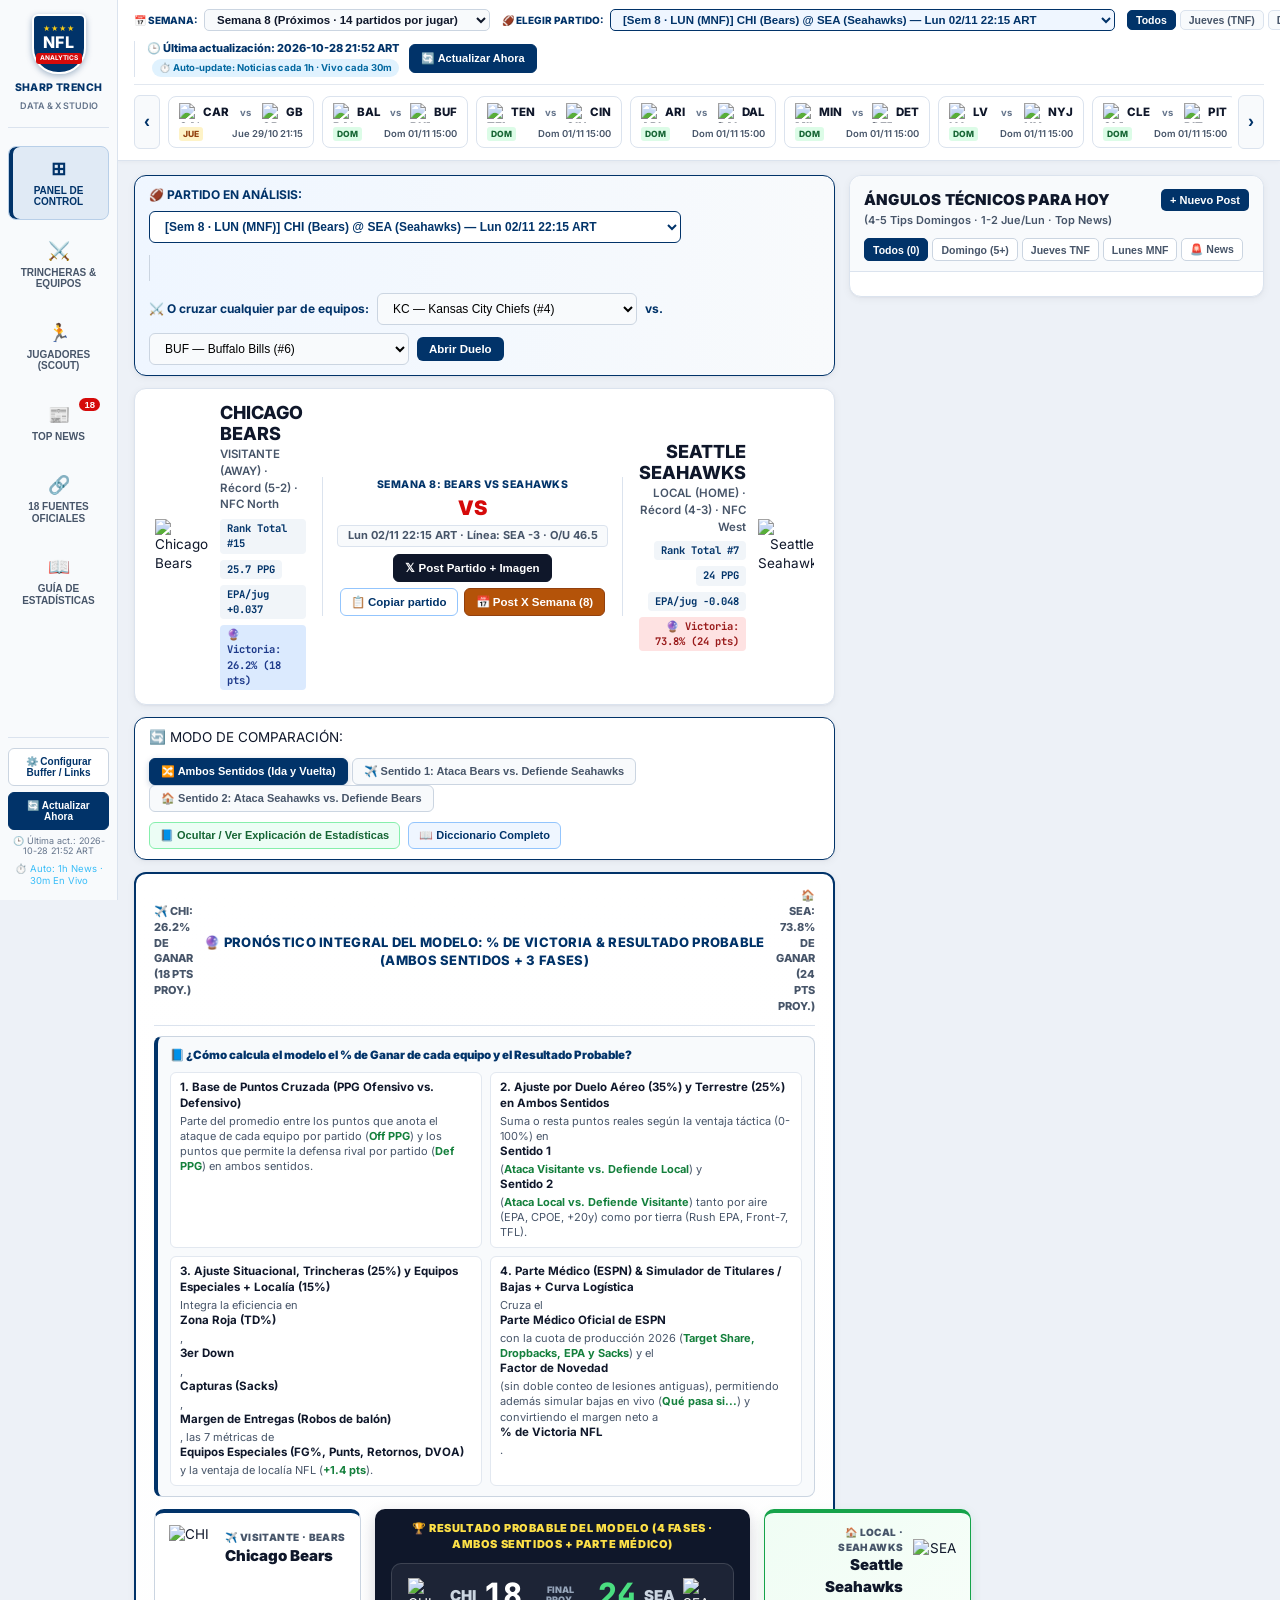
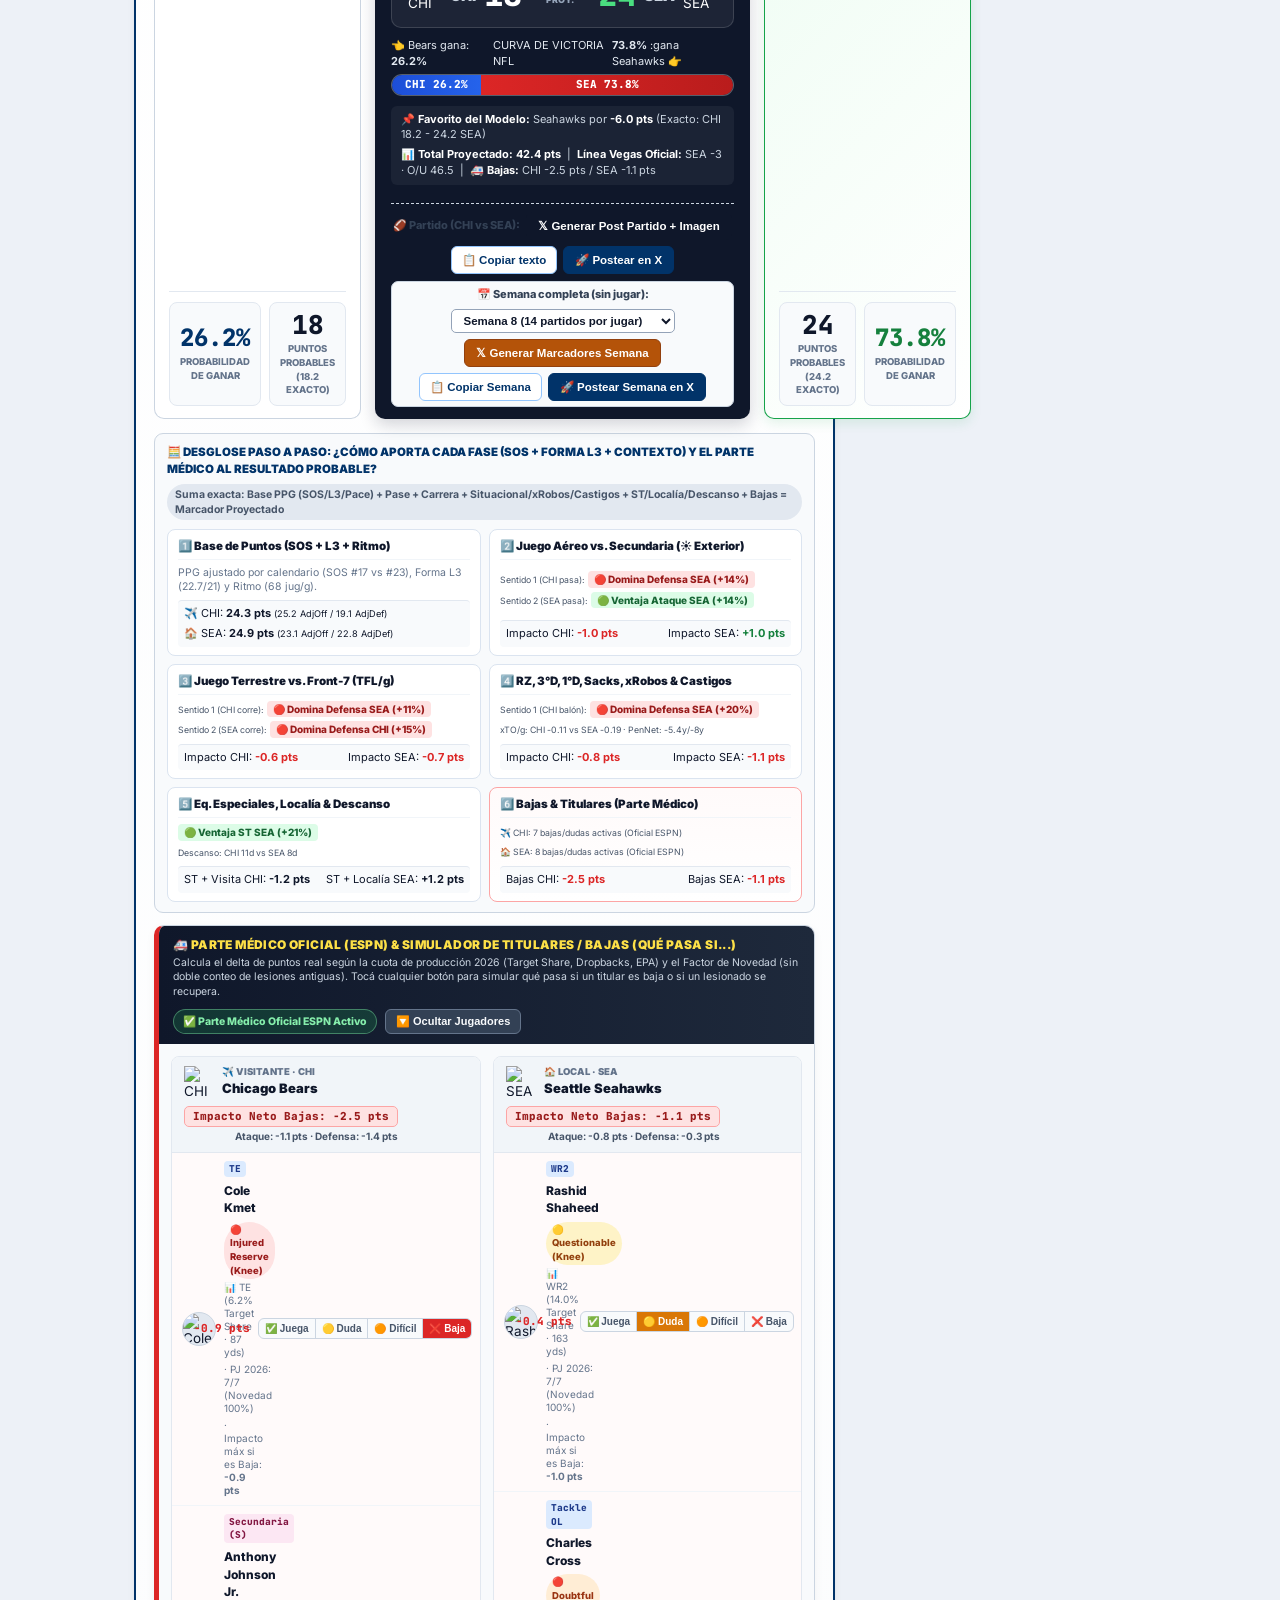
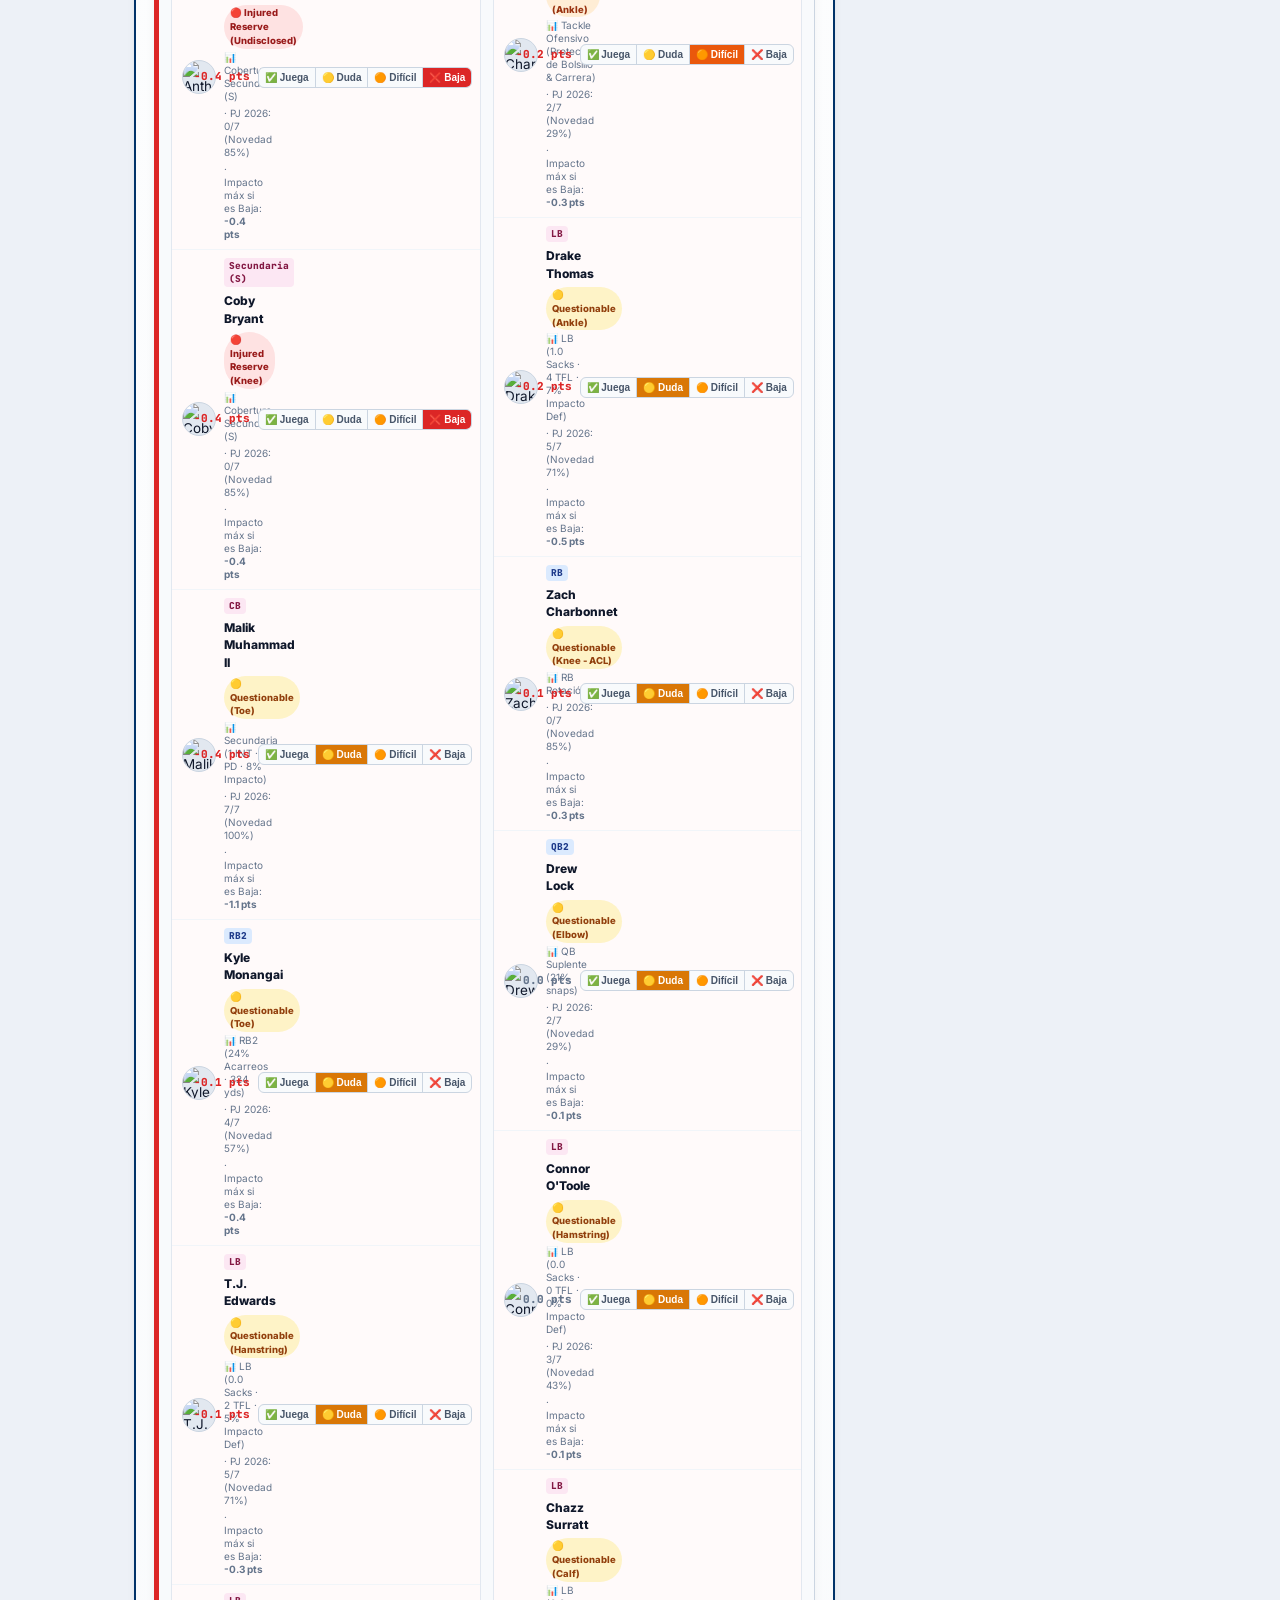
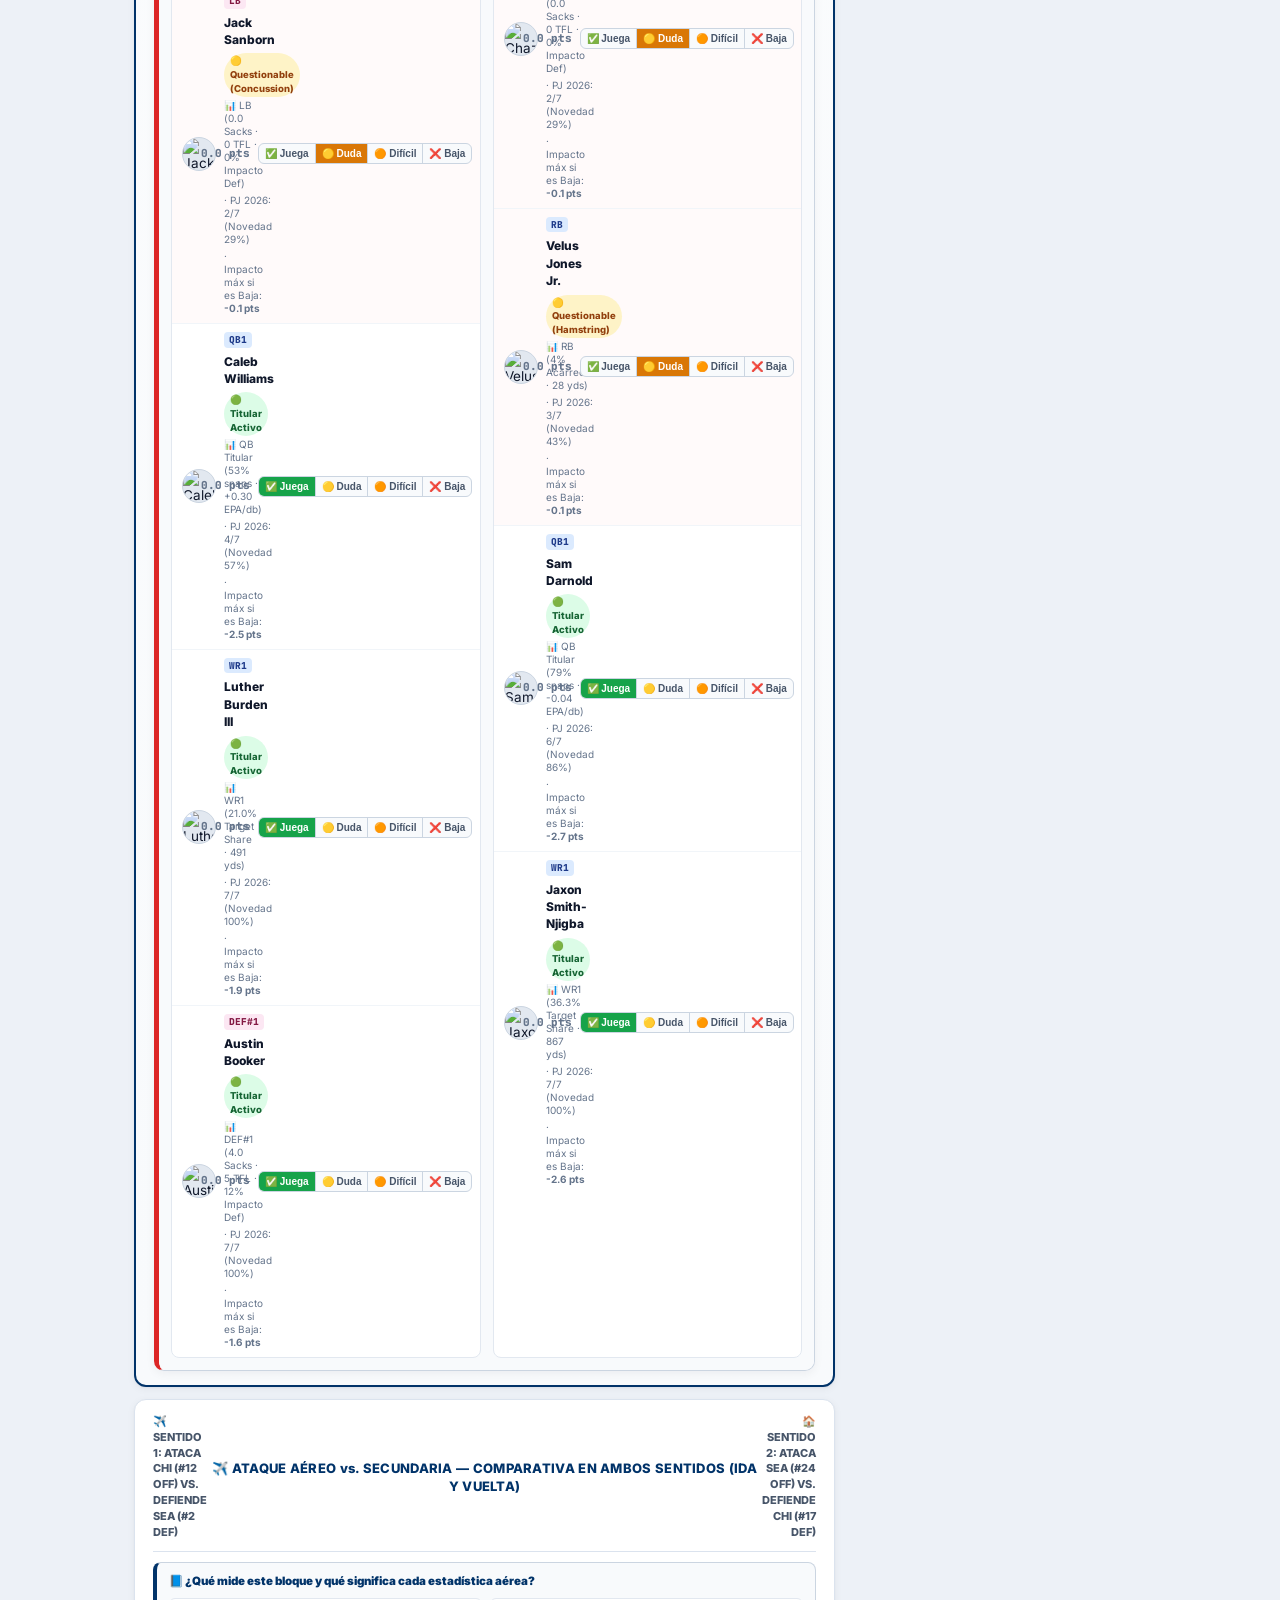
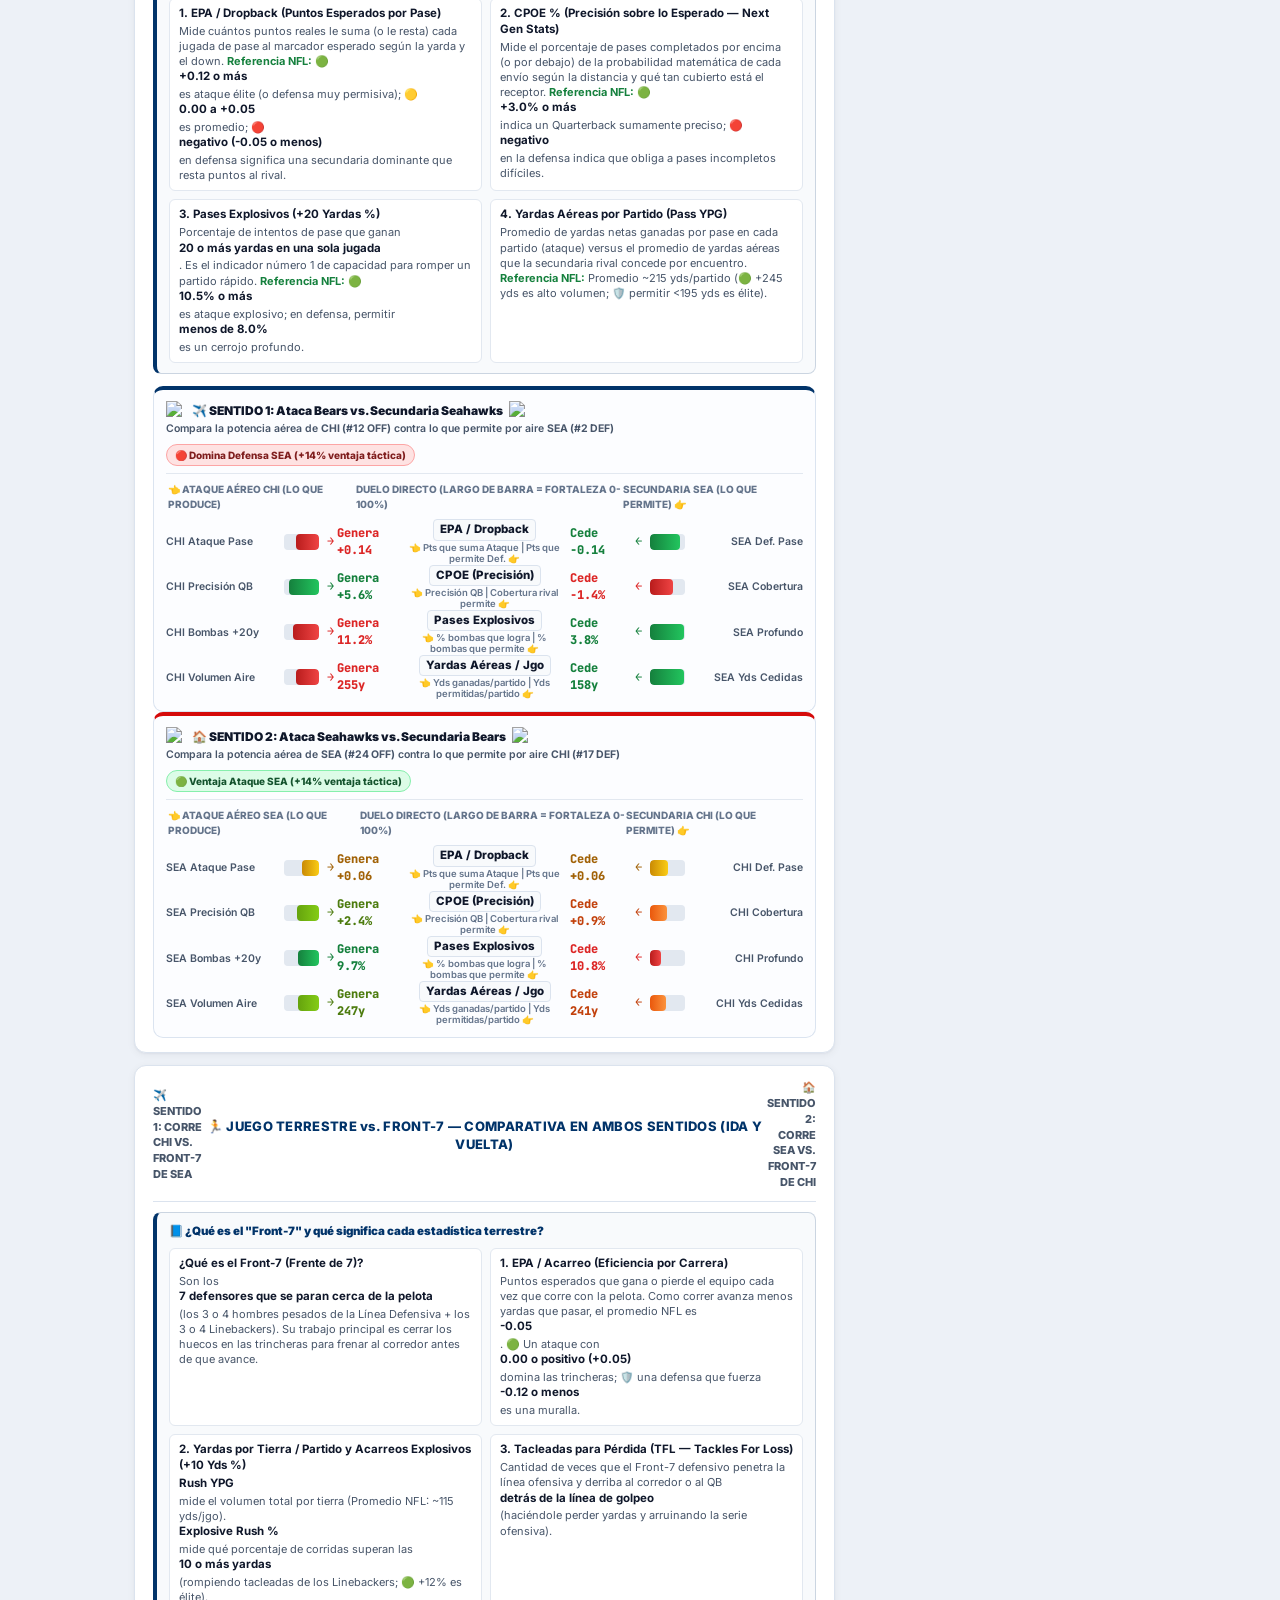
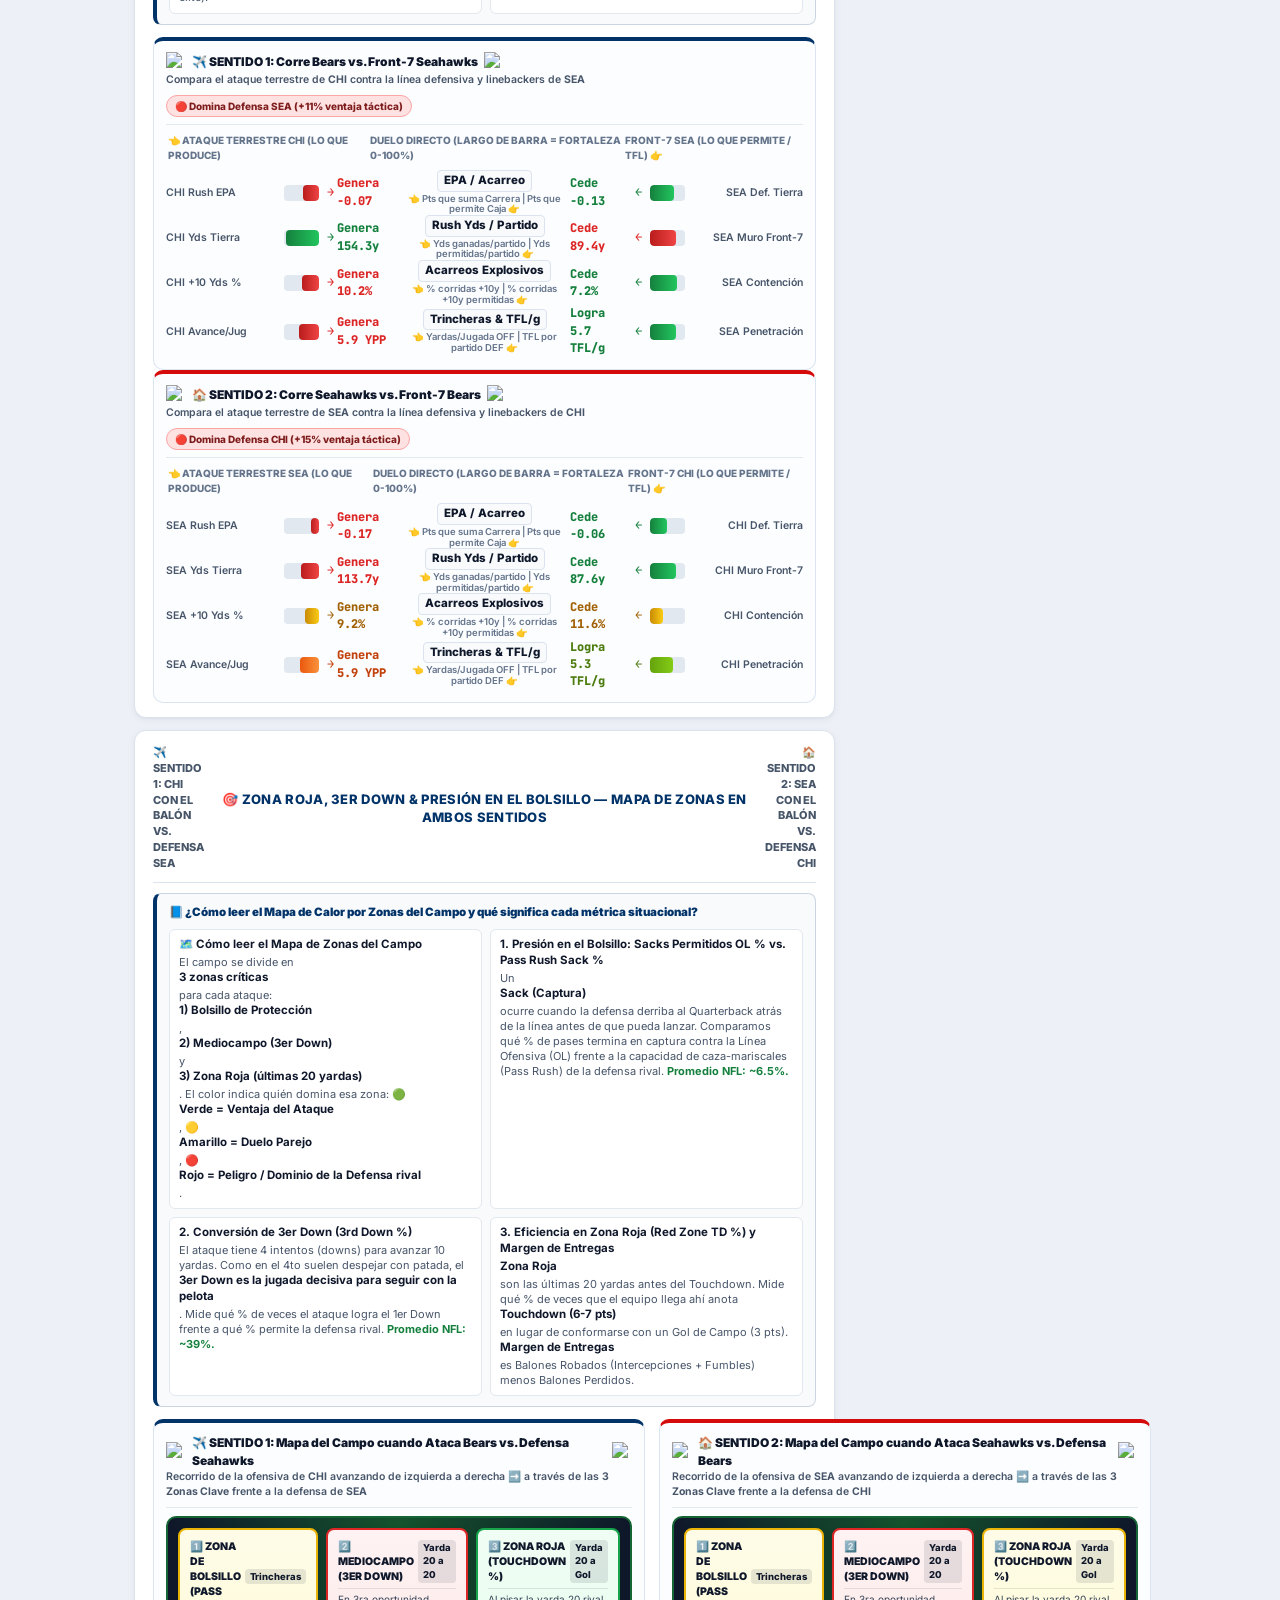
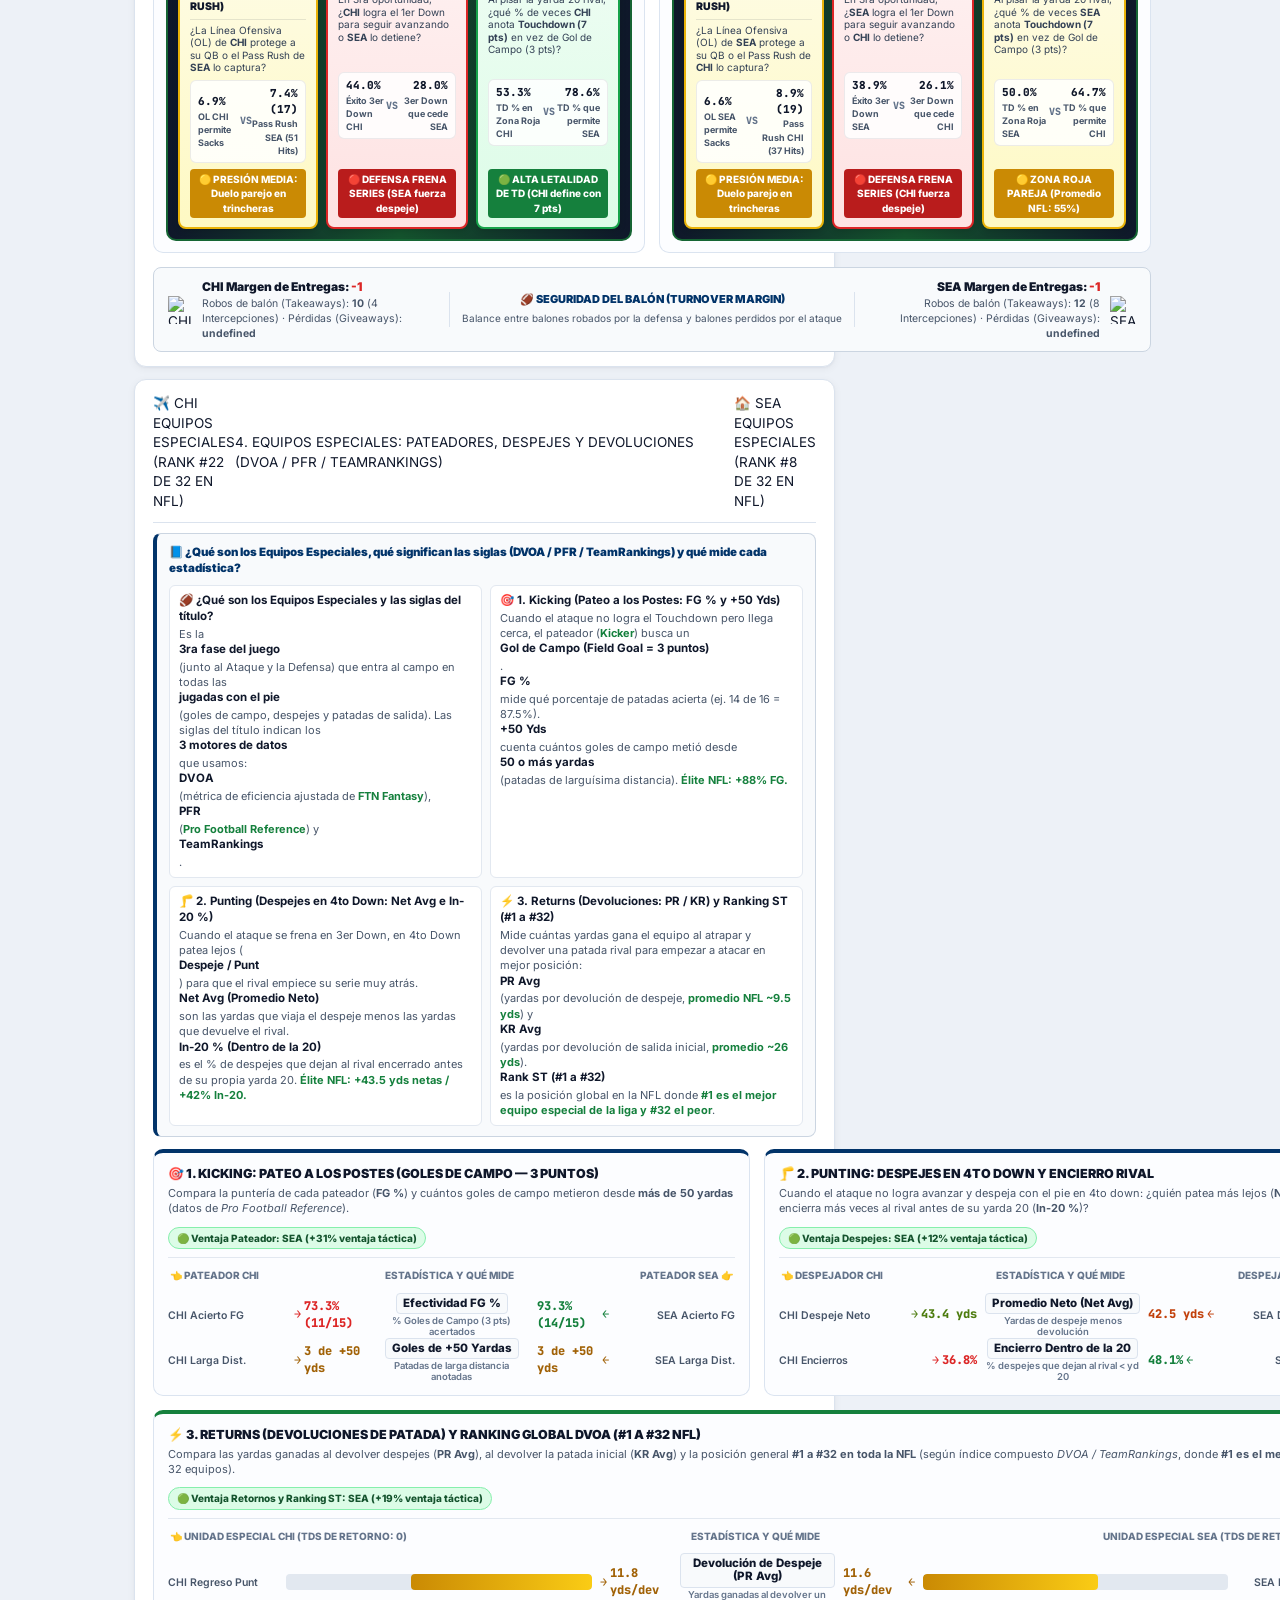
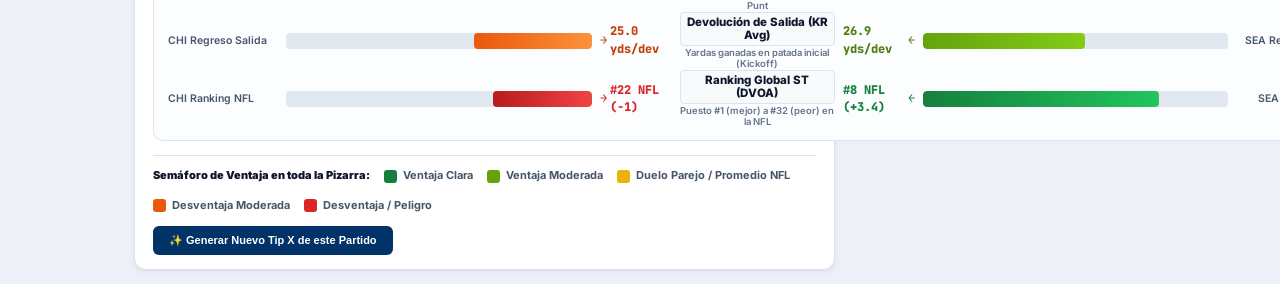
==== commit a9f8b0b4: "Update index.html - NFL Analytics Engine" ====
--- a/index.html
+++ b/index.html
@@ -7,7 +7,7 @@
   <link rel="preconnect" href="https://fonts.googleapis.com">
   <link rel="preconnect" href="https://fonts.gstatic.com" crossorigin>
   <link href="https://fonts.googleapis.com/css2?family=Inter:wght@400;500;600;700;800&family=JetBrains+Mono:wght@500;600;700&display=swap" rel="stylesheet">
-  <link rel="stylesheet" href="styles.css?v=20261028v20" />
+  <link rel="stylesheet" href="styles.css?v=20261028v21" />
 </head>
 <body>
   <div class="app-shell">
@@ -679,7 +679,7 @@
   <!-- TOAST DE NOTIFICACIONES -->
   <div class="toast-notification hidden" id="toastNotification"></div>
 
-  <script src="data/nfl_dashboard_data.js?v=20261028v20"></script>
-  <script src="app.js?v=20261028v20"></script>
+  <script src="data/nfl_dashboard_data.js?v=20261028v21"></script>
+  <script src="app.js?v=20261028v21"></script>
 </body>
 </html>
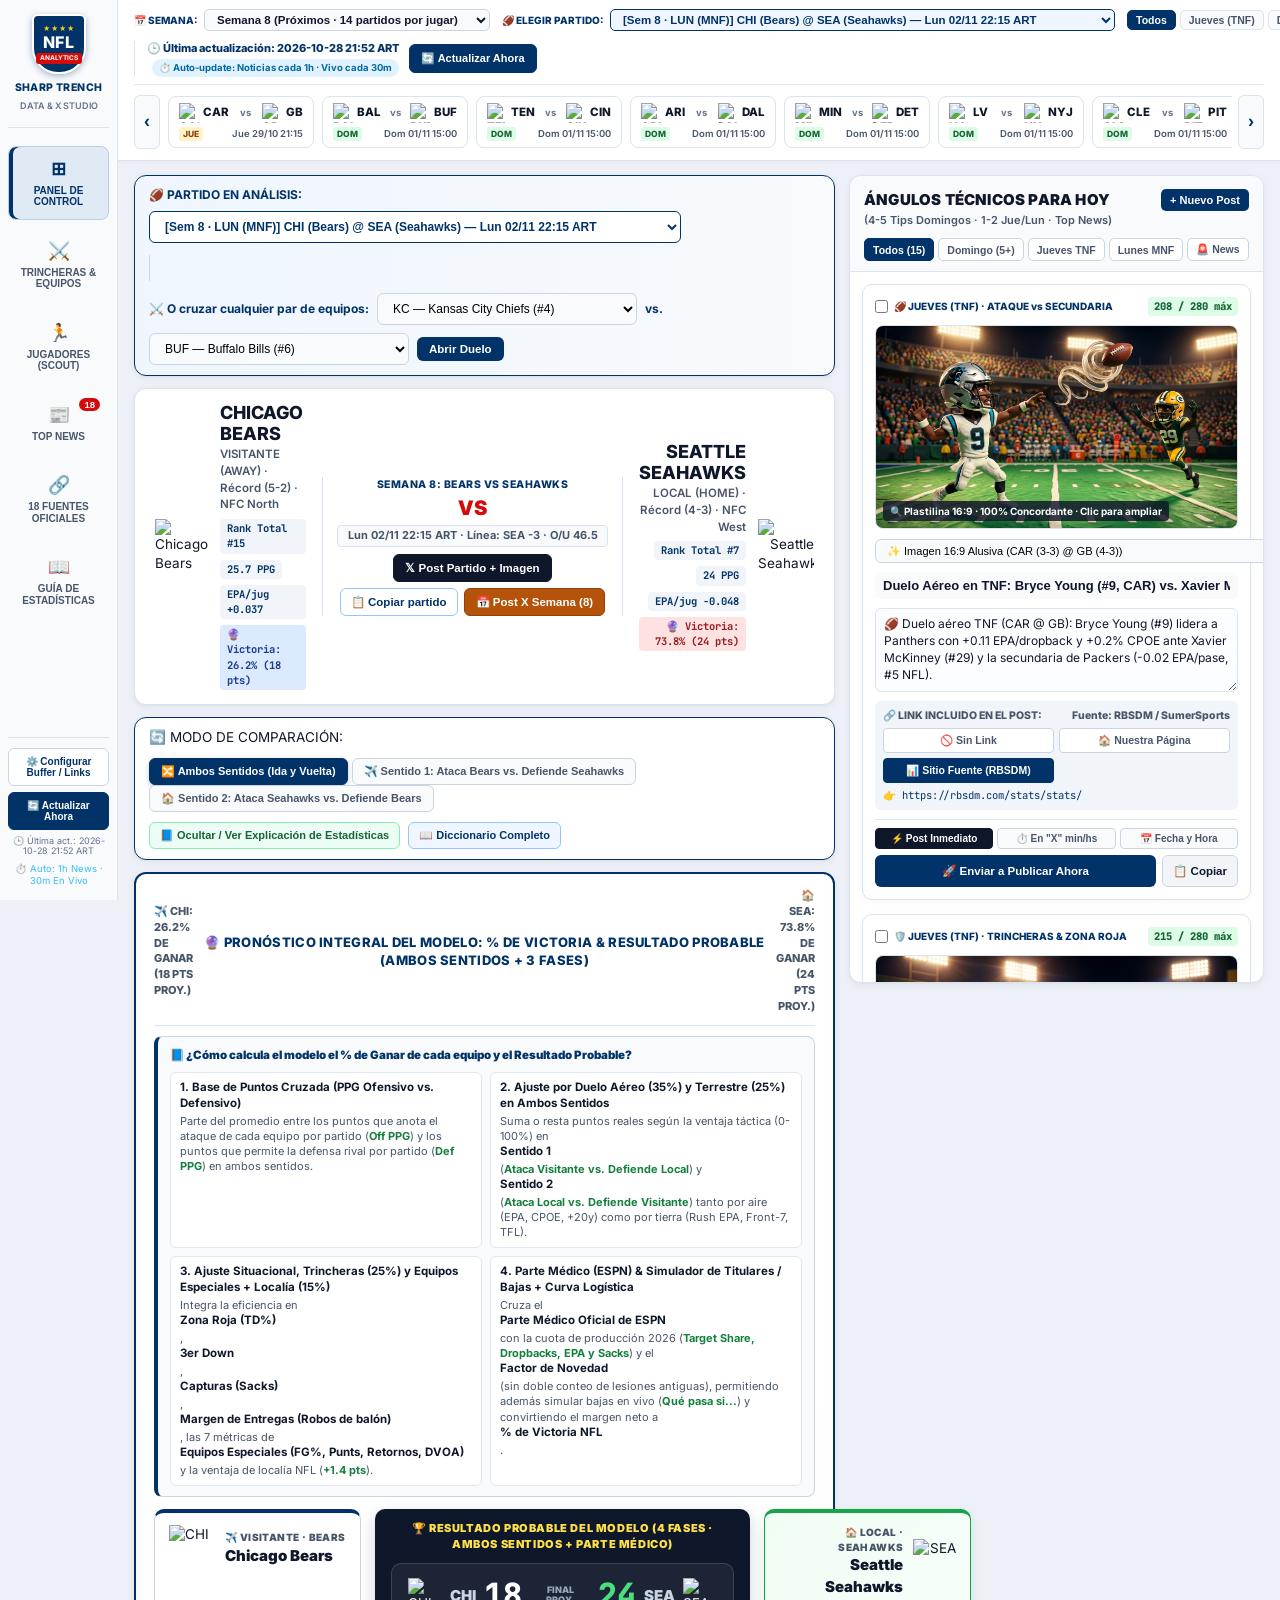
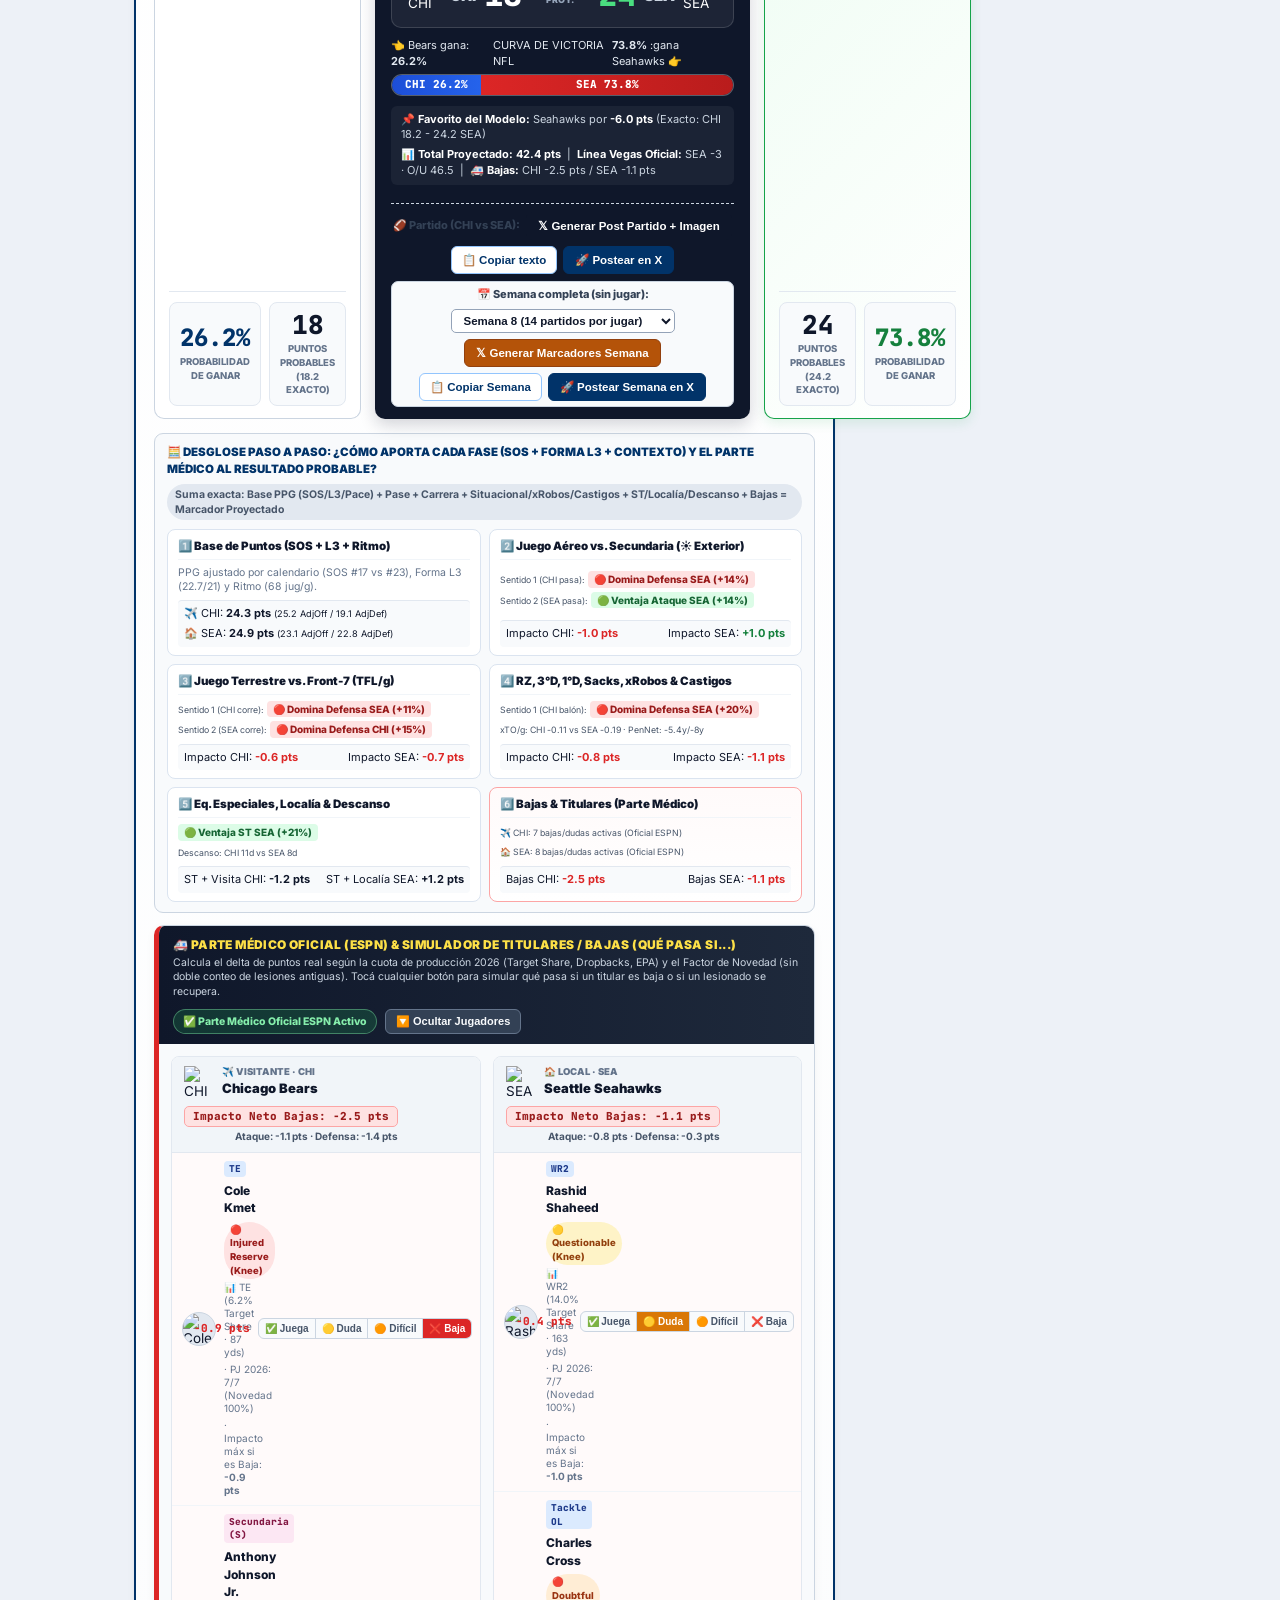
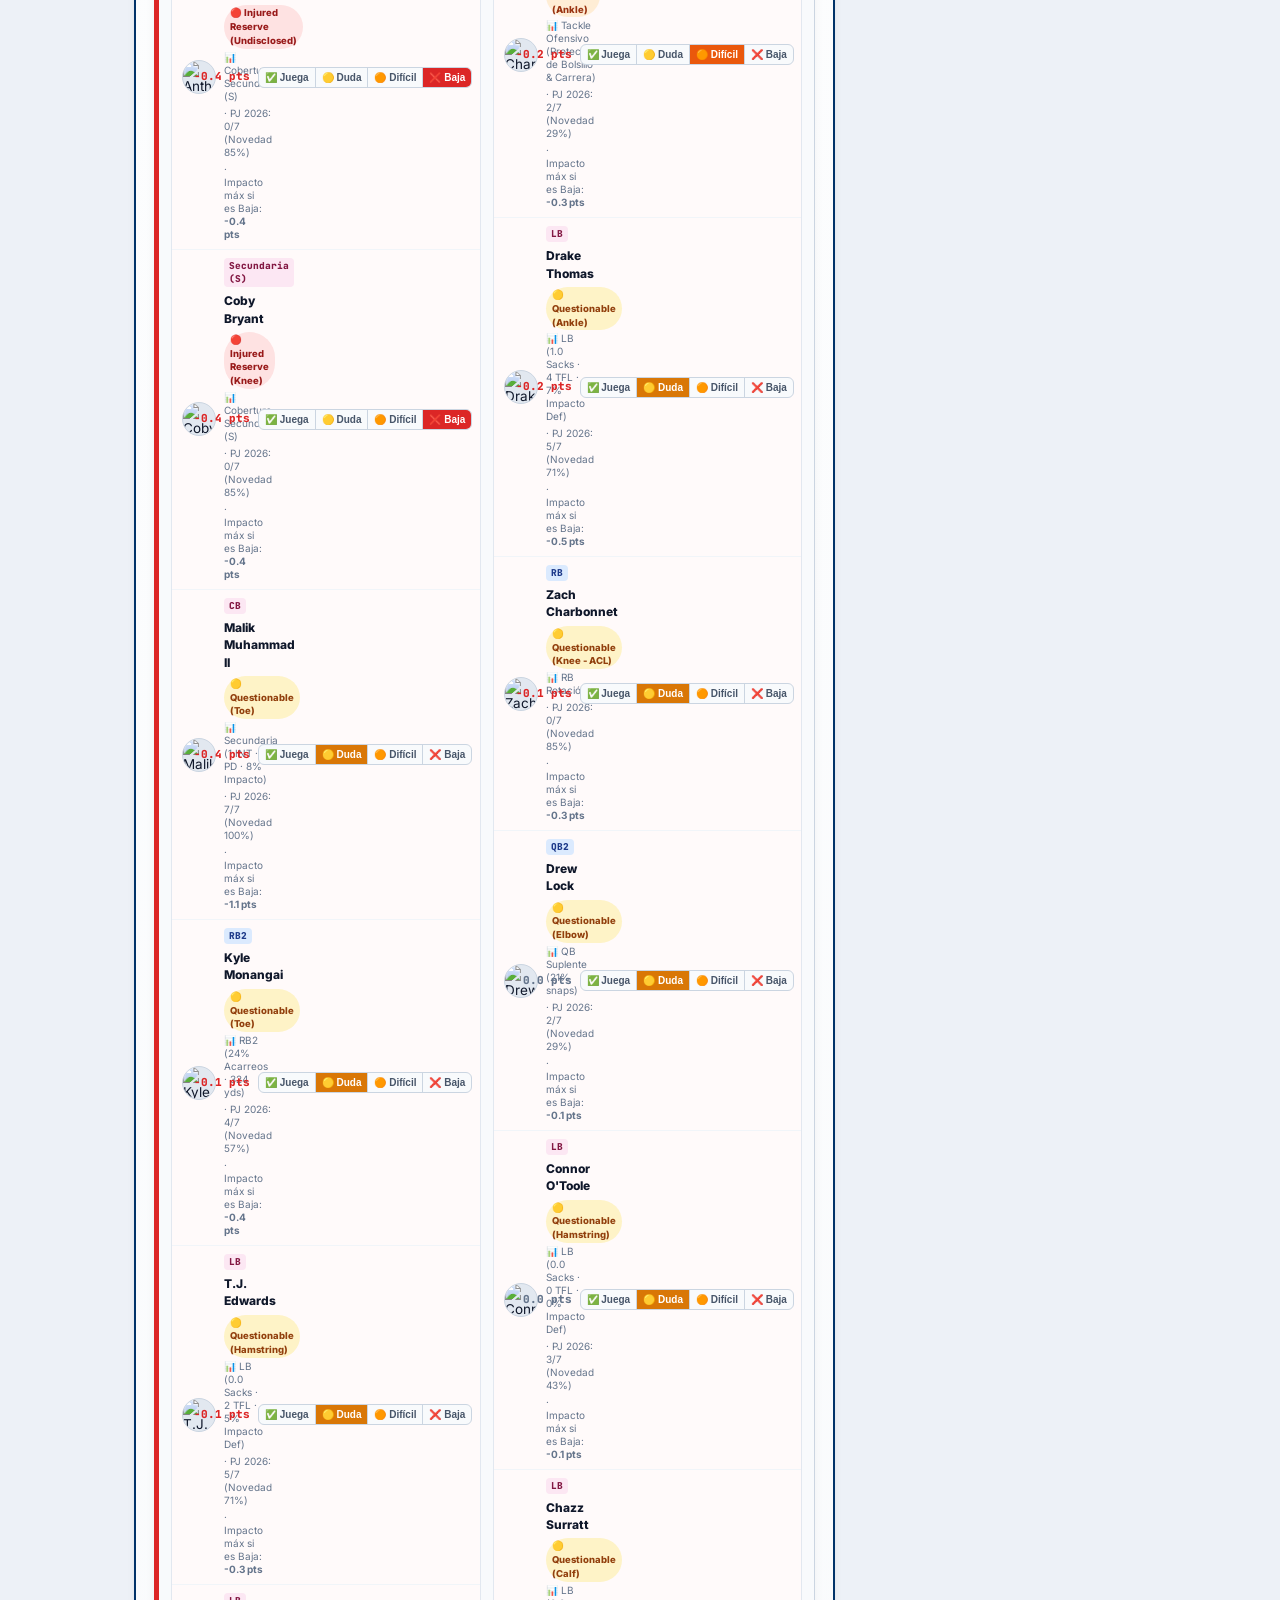
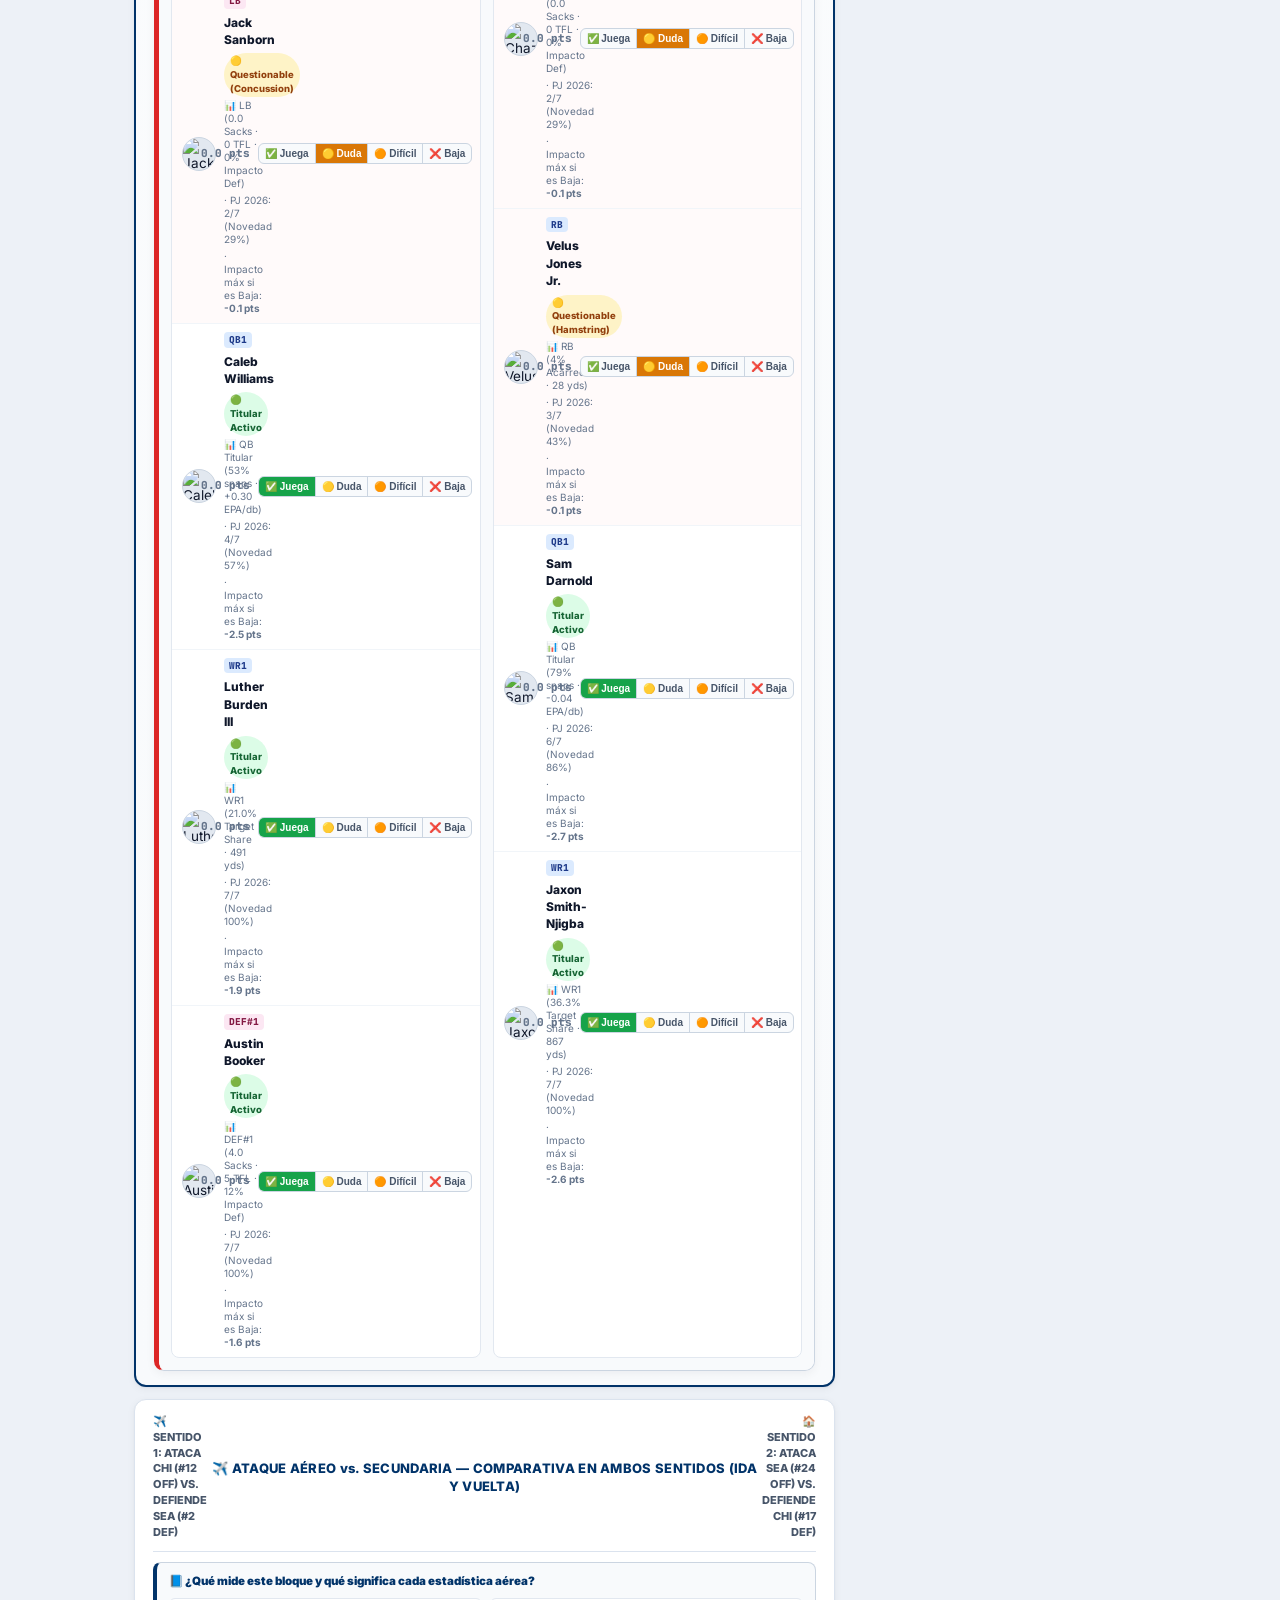
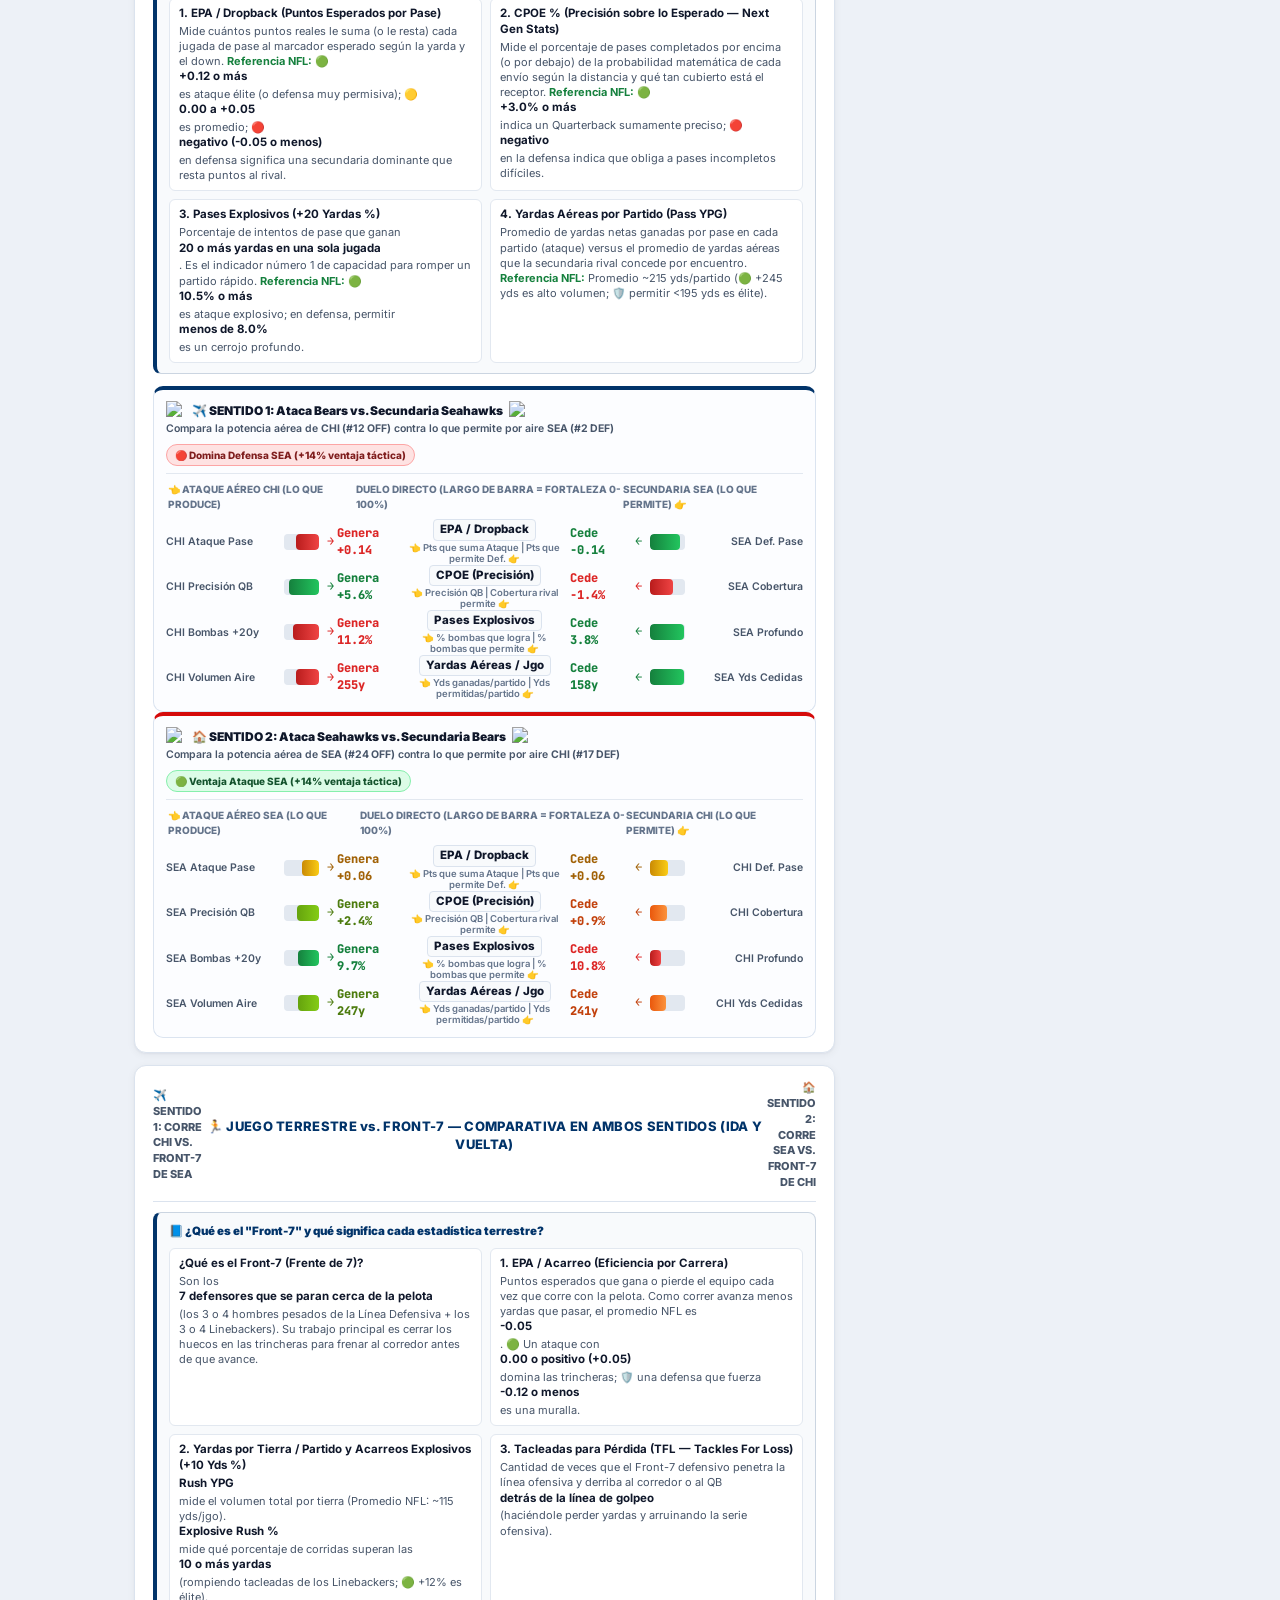
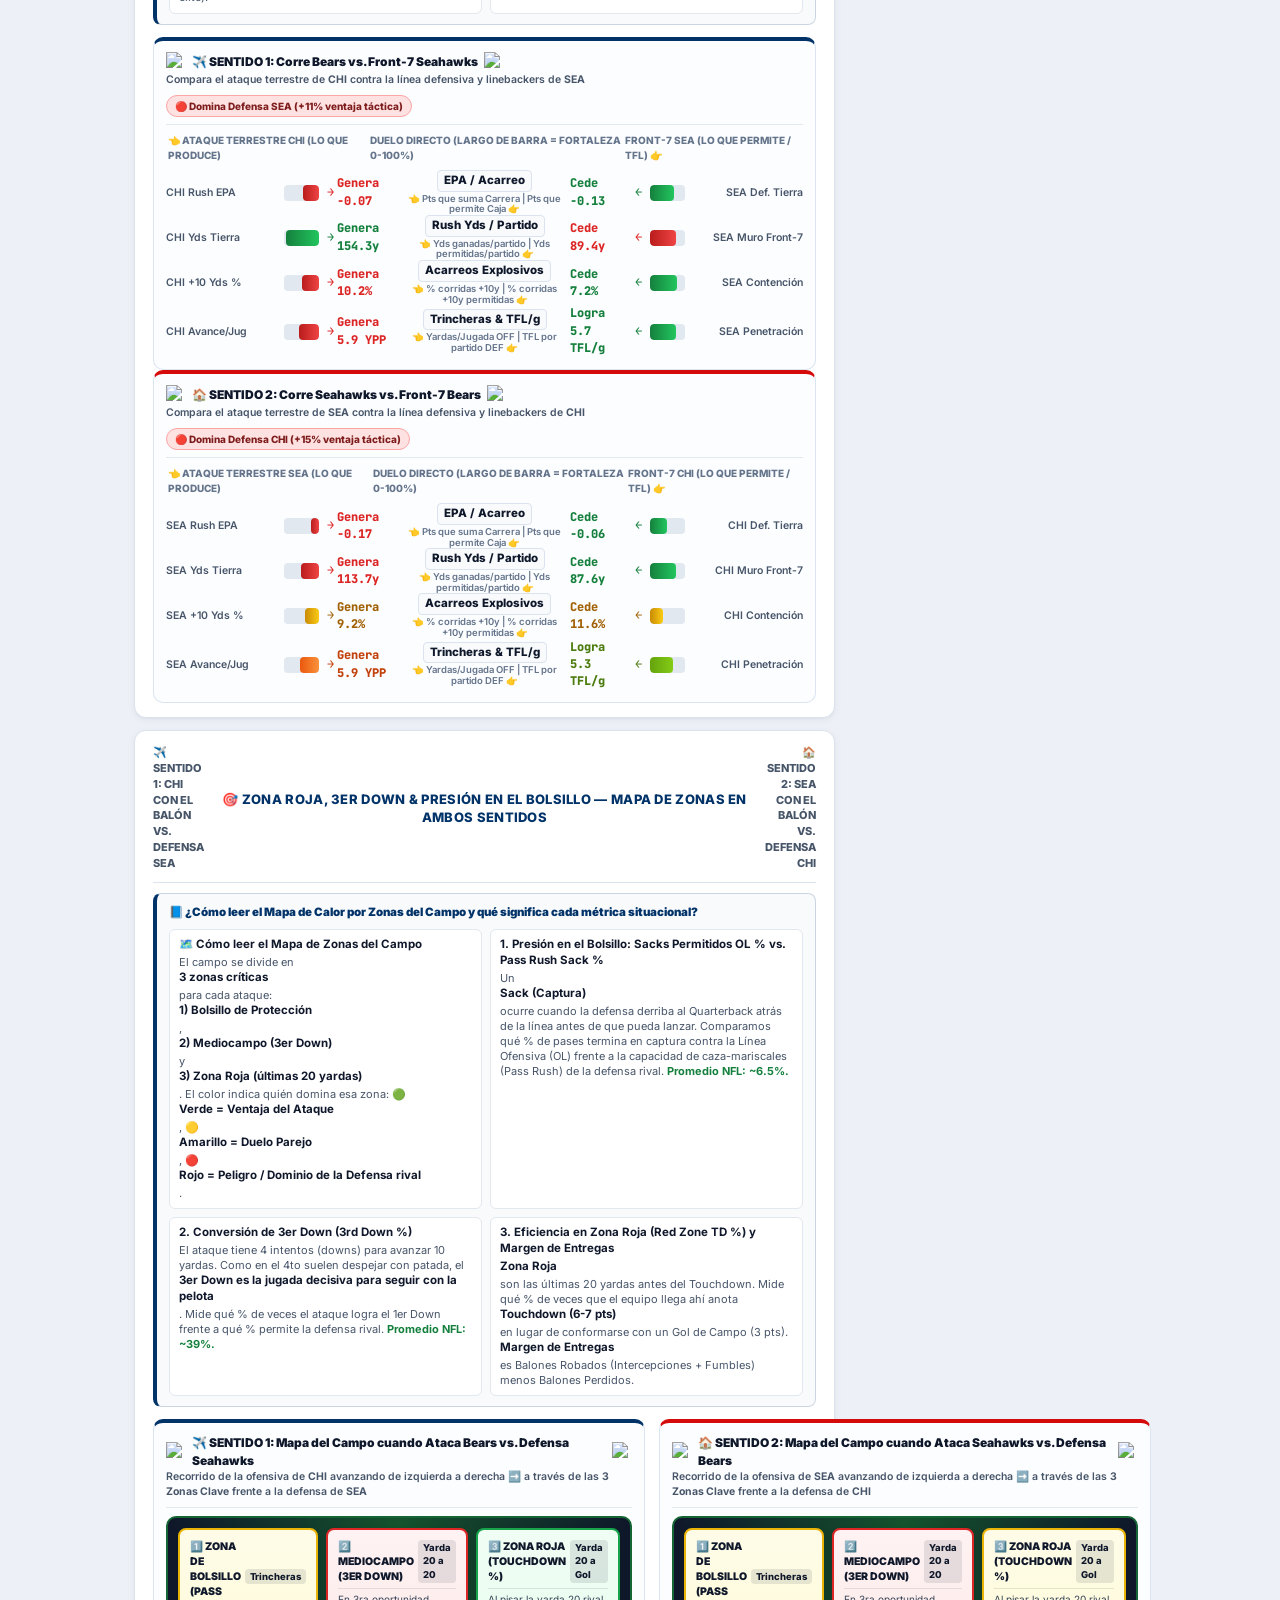
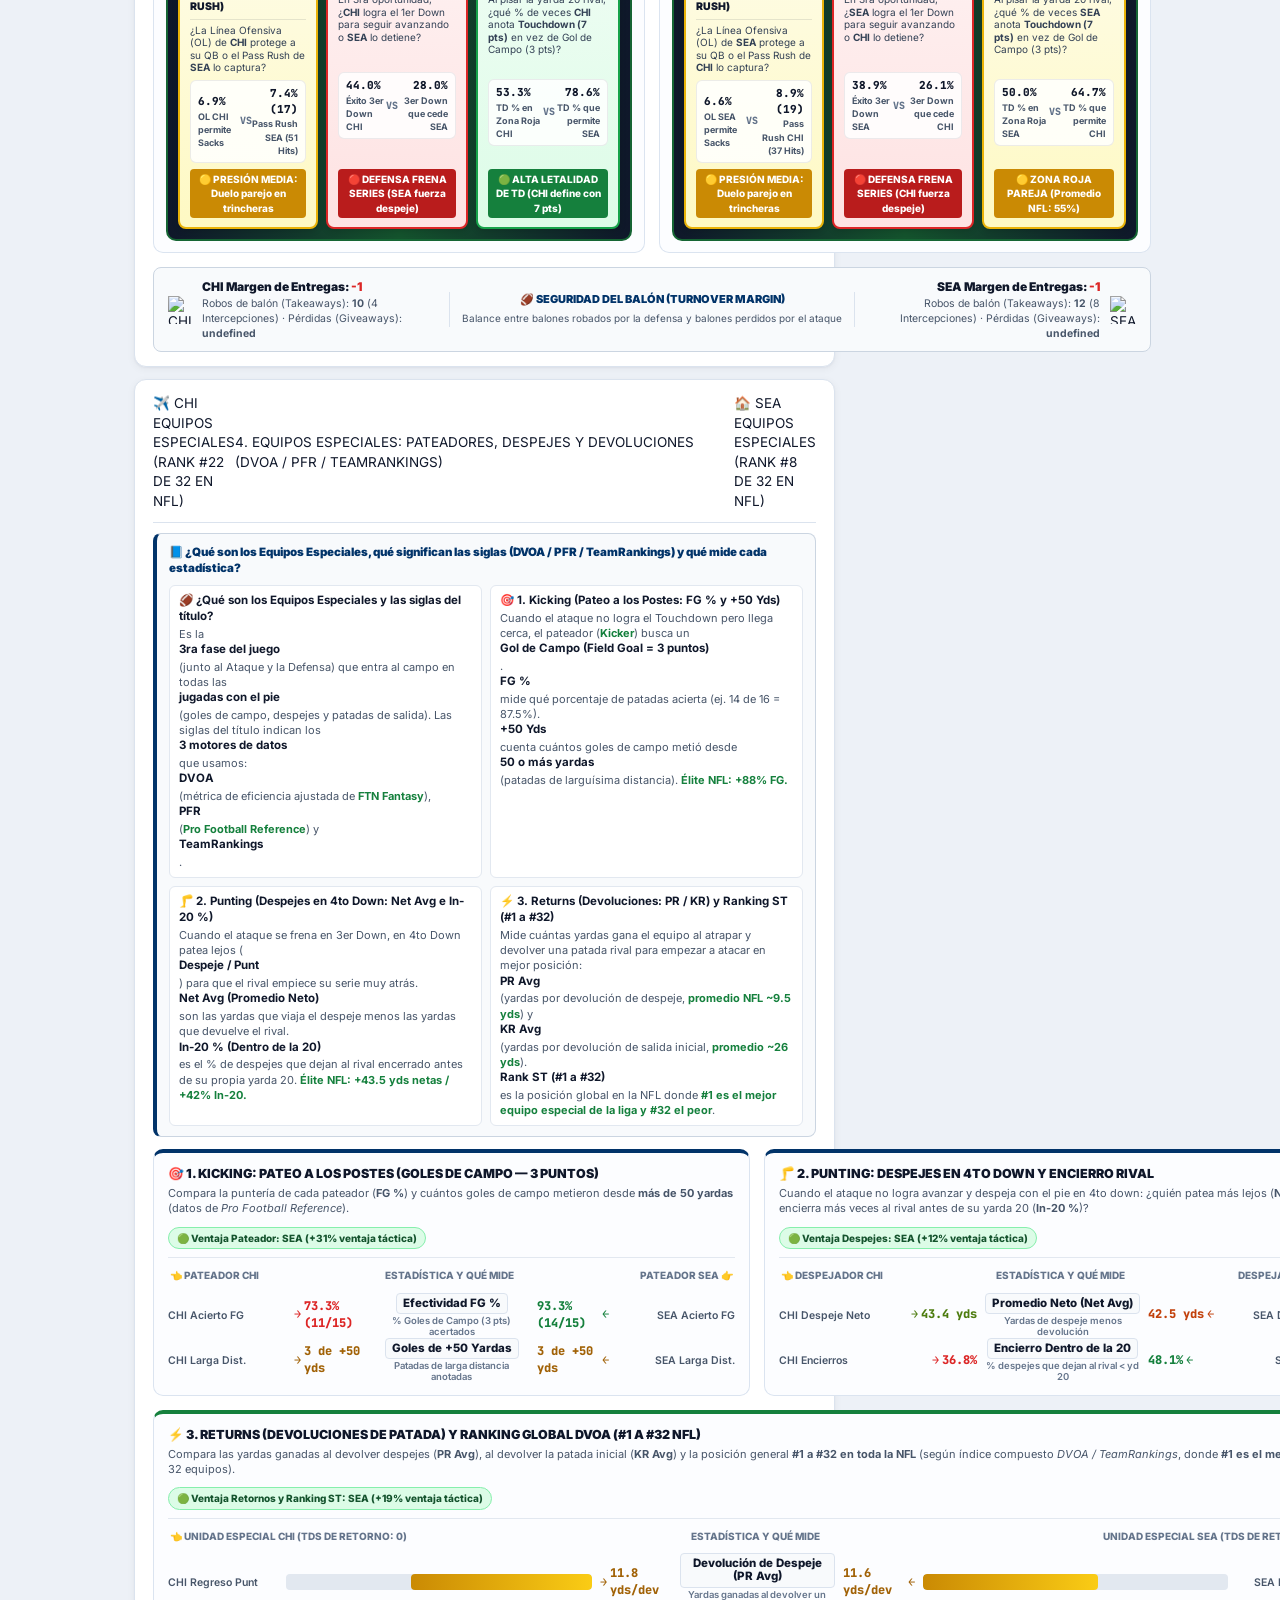
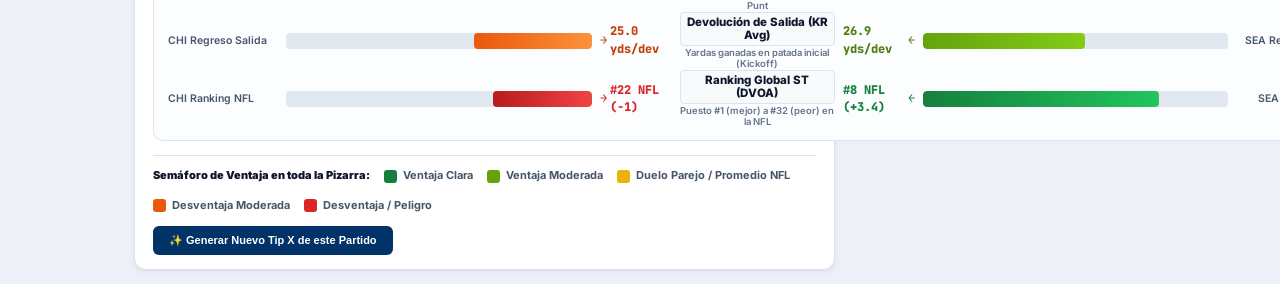
==== commit 885fdc21: "Update index.html - NFL Analytics Engine" ====
--- a/index.html
+++ b/index.html
@@ -7,7 +7,7 @@
   <link rel="preconnect" href="https://fonts.googleapis.com">
   <link rel="preconnect" href="https://fonts.gstatic.com" crossorigin>
   <link href="https://fonts.googleapis.com/css2?family=Inter:wght@400;500;600;700;800&family=JetBrains+Mono:wght@500;600;700&display=swap" rel="stylesheet">
-  <link rel="stylesheet" href="styles.css?v=20261028v21" />
+  <link rel="stylesheet" href="styles.css?v=20261028v22" />
 </head>
 <body>
   <div class="app-shell">
@@ -679,7 +679,7 @@
   <!-- TOAST DE NOTIFICACIONES -->
   <div class="toast-notification hidden" id="toastNotification"></div>
 
-  <script src="data/nfl_dashboard_data.js?v=20261028v21"></script>
-  <script src="app.js?v=20261028v21"></script>
+  <script src="data/nfl_dashboard_data.js?v=20261028v22"></script>
+  <script src="app.js?v=20261028v22"></script>
 </body>
 </html>
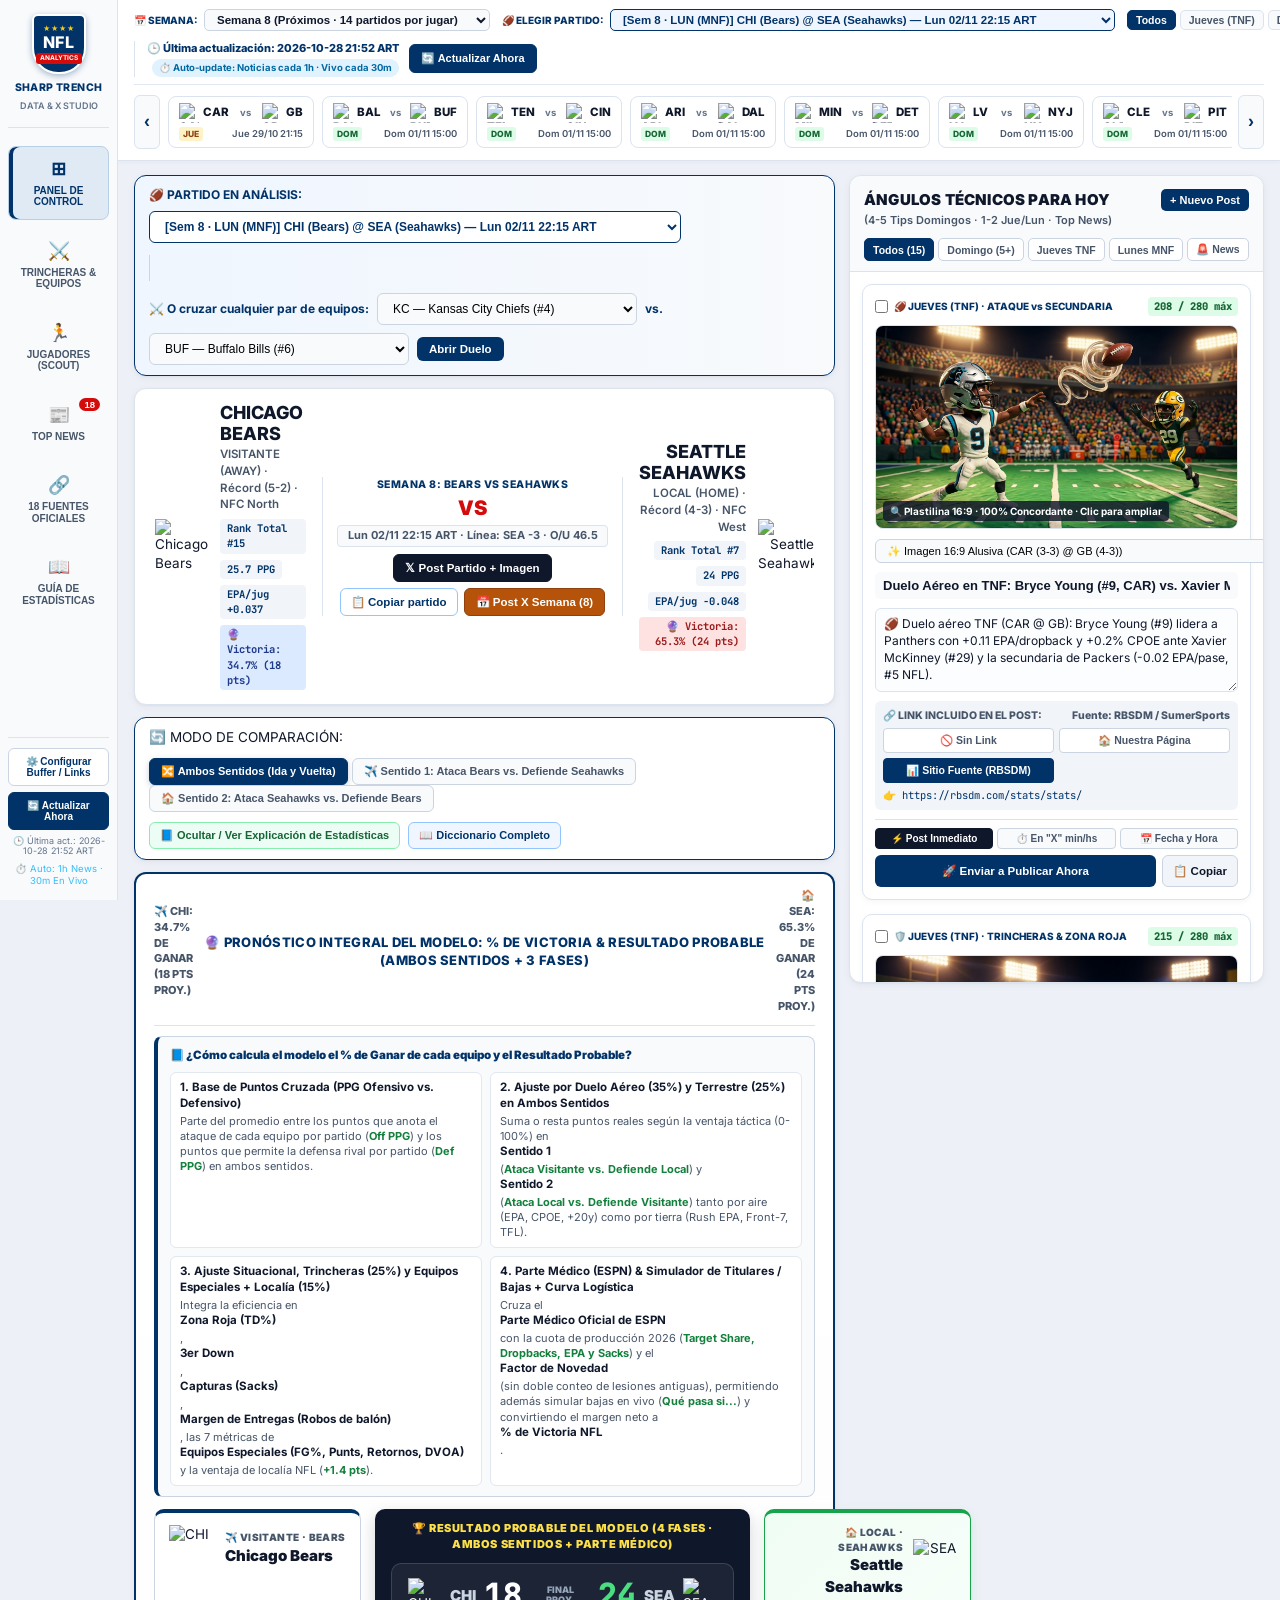
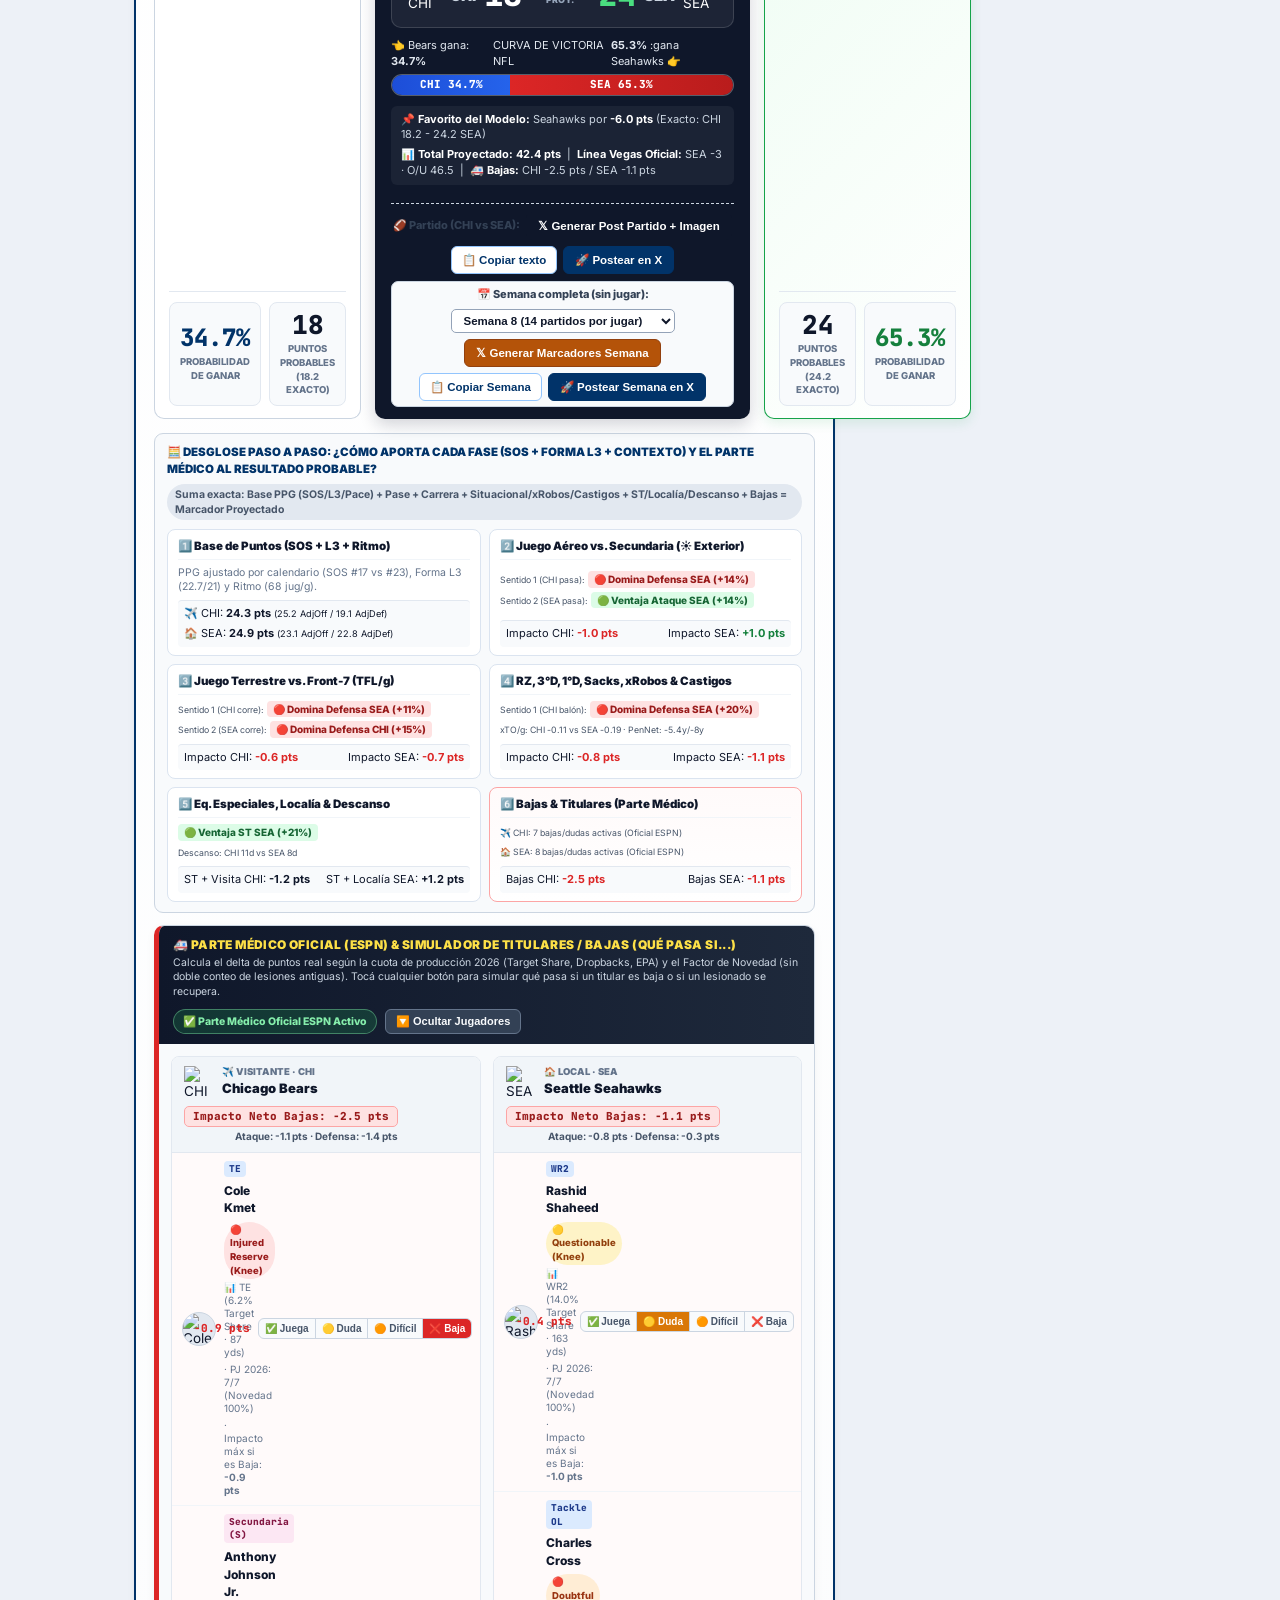
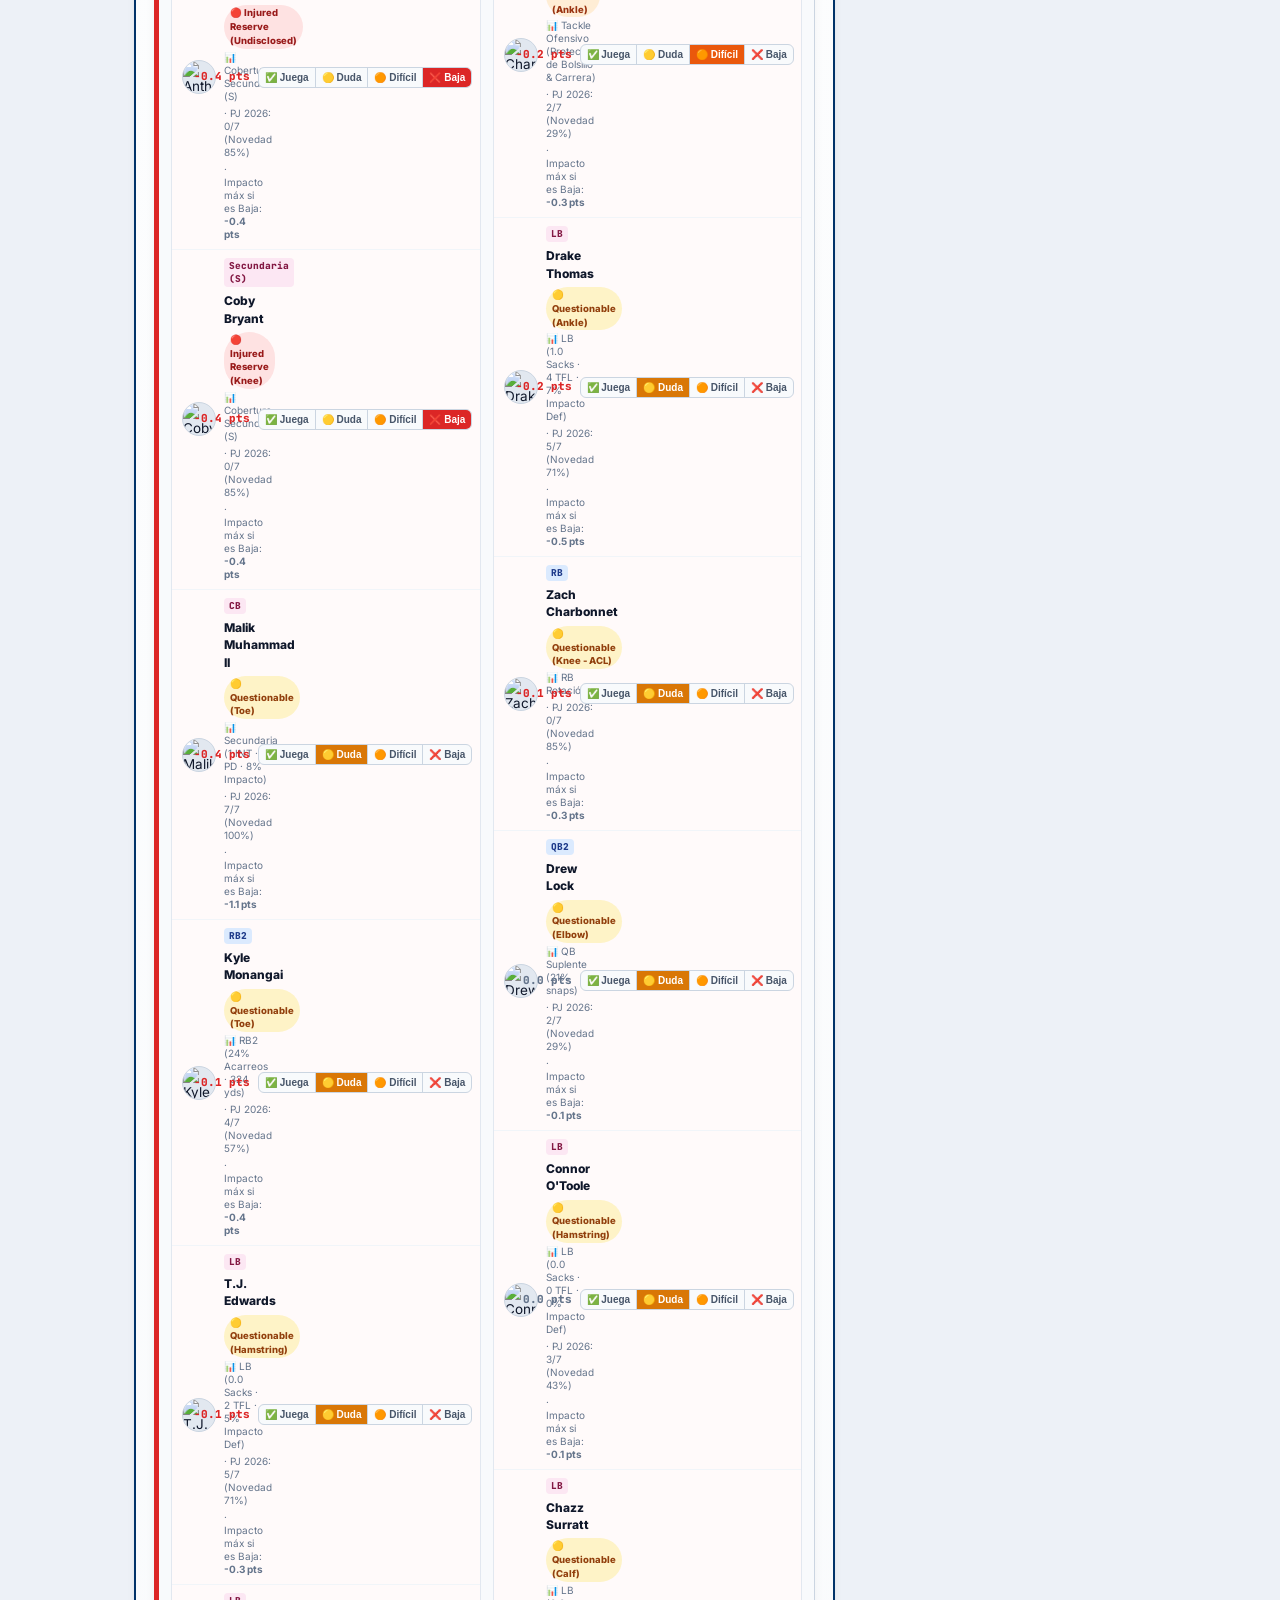
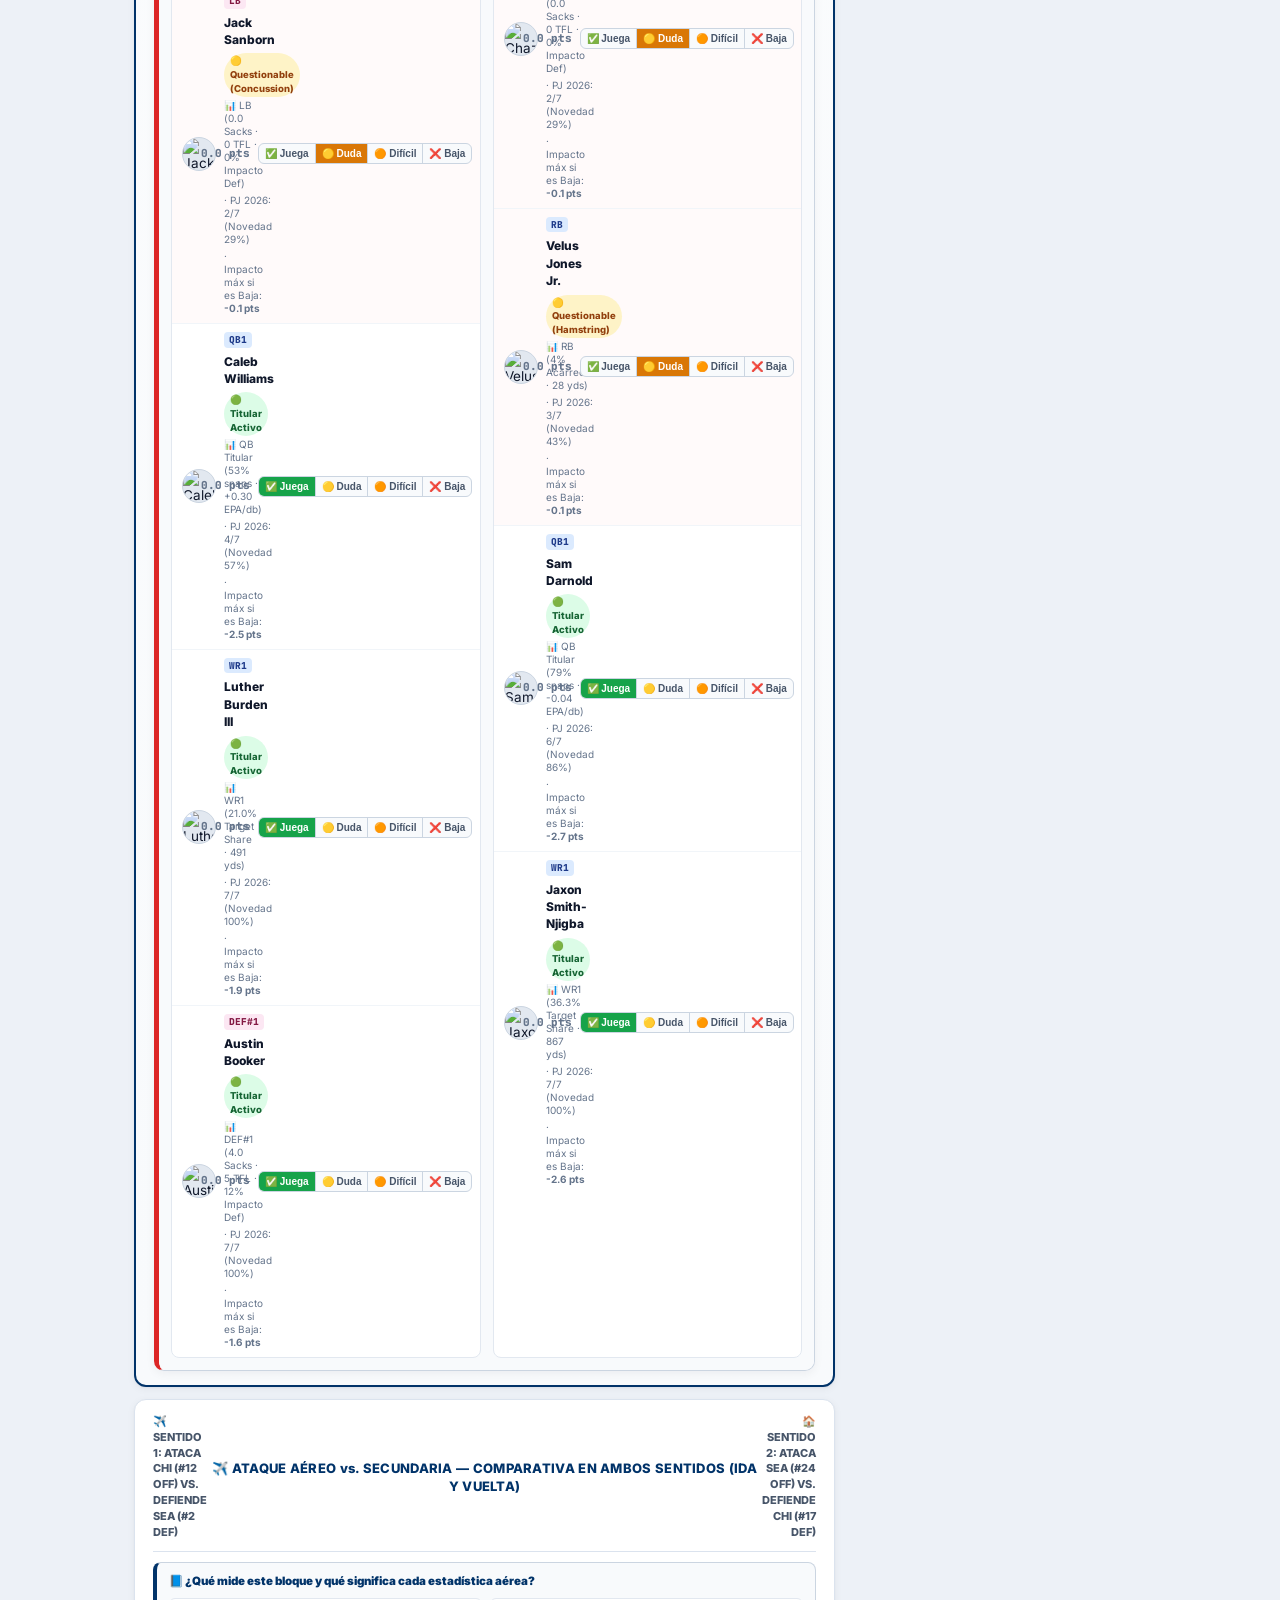
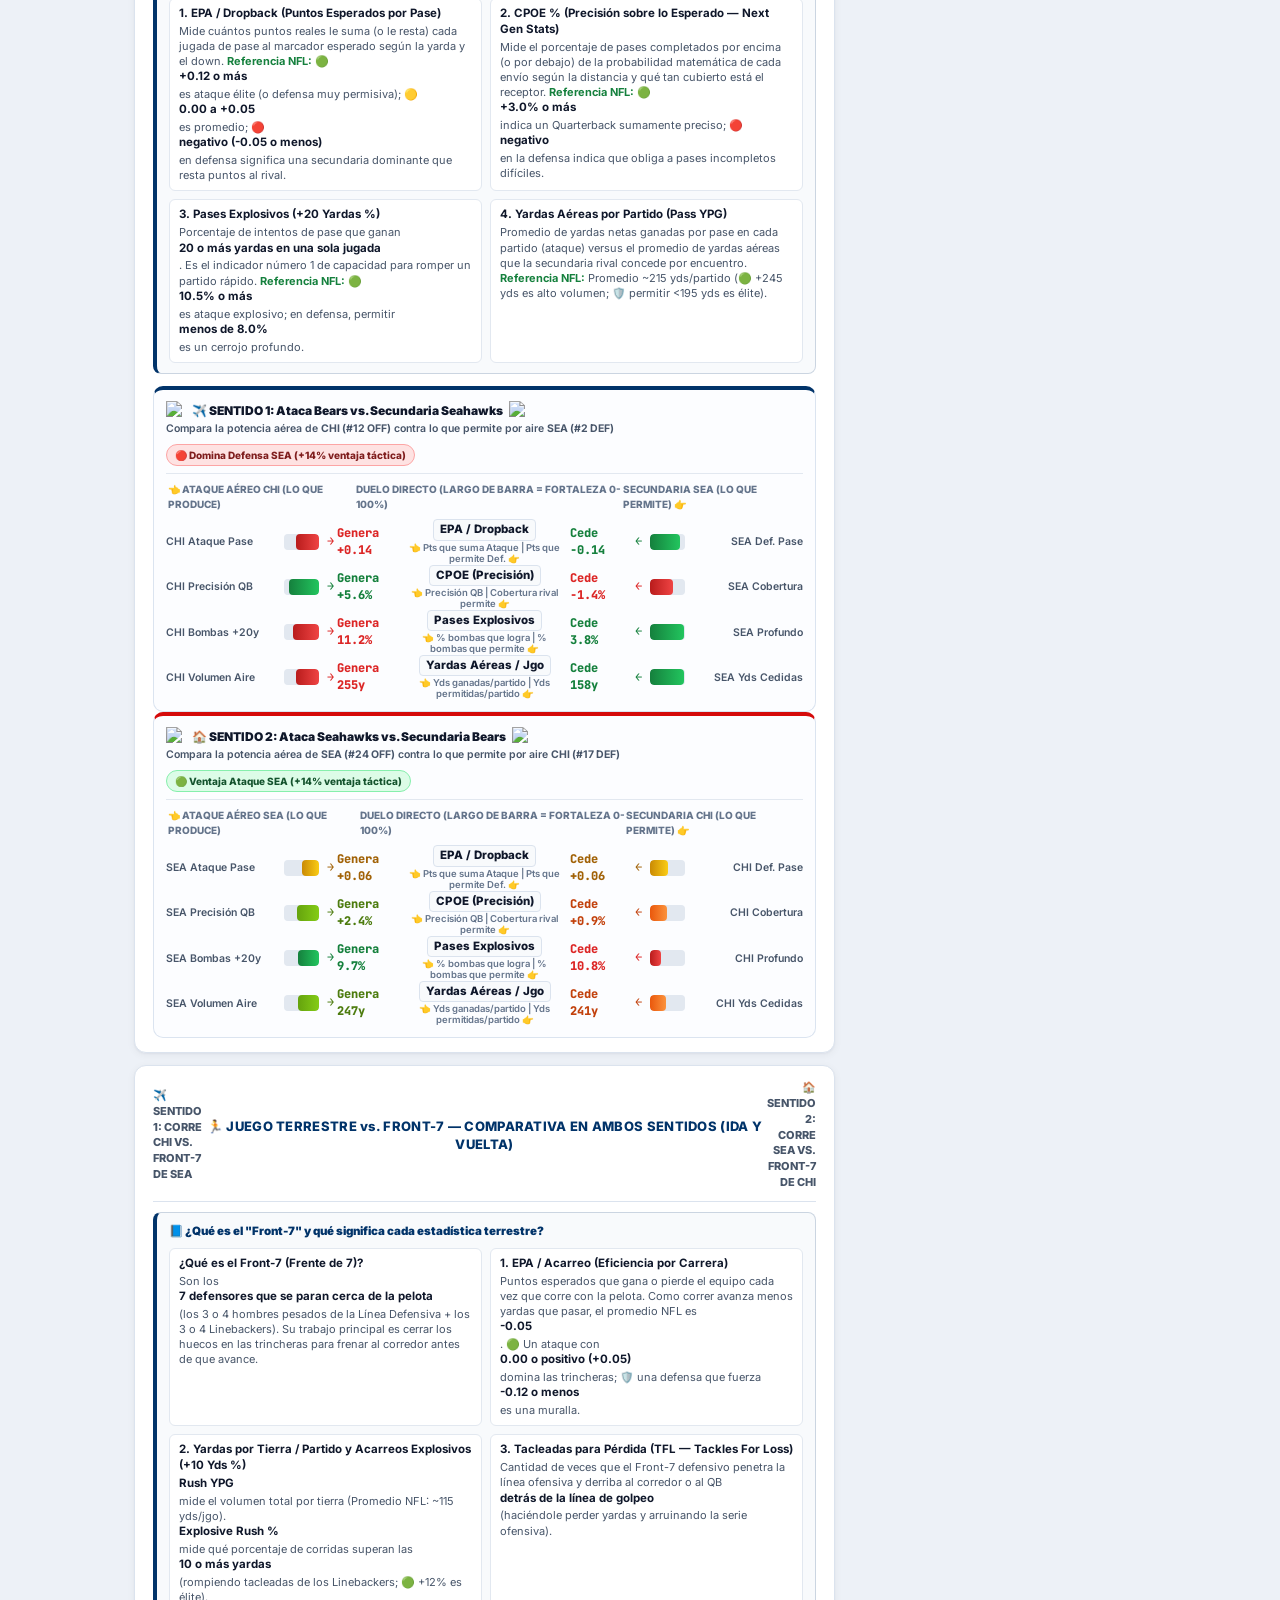
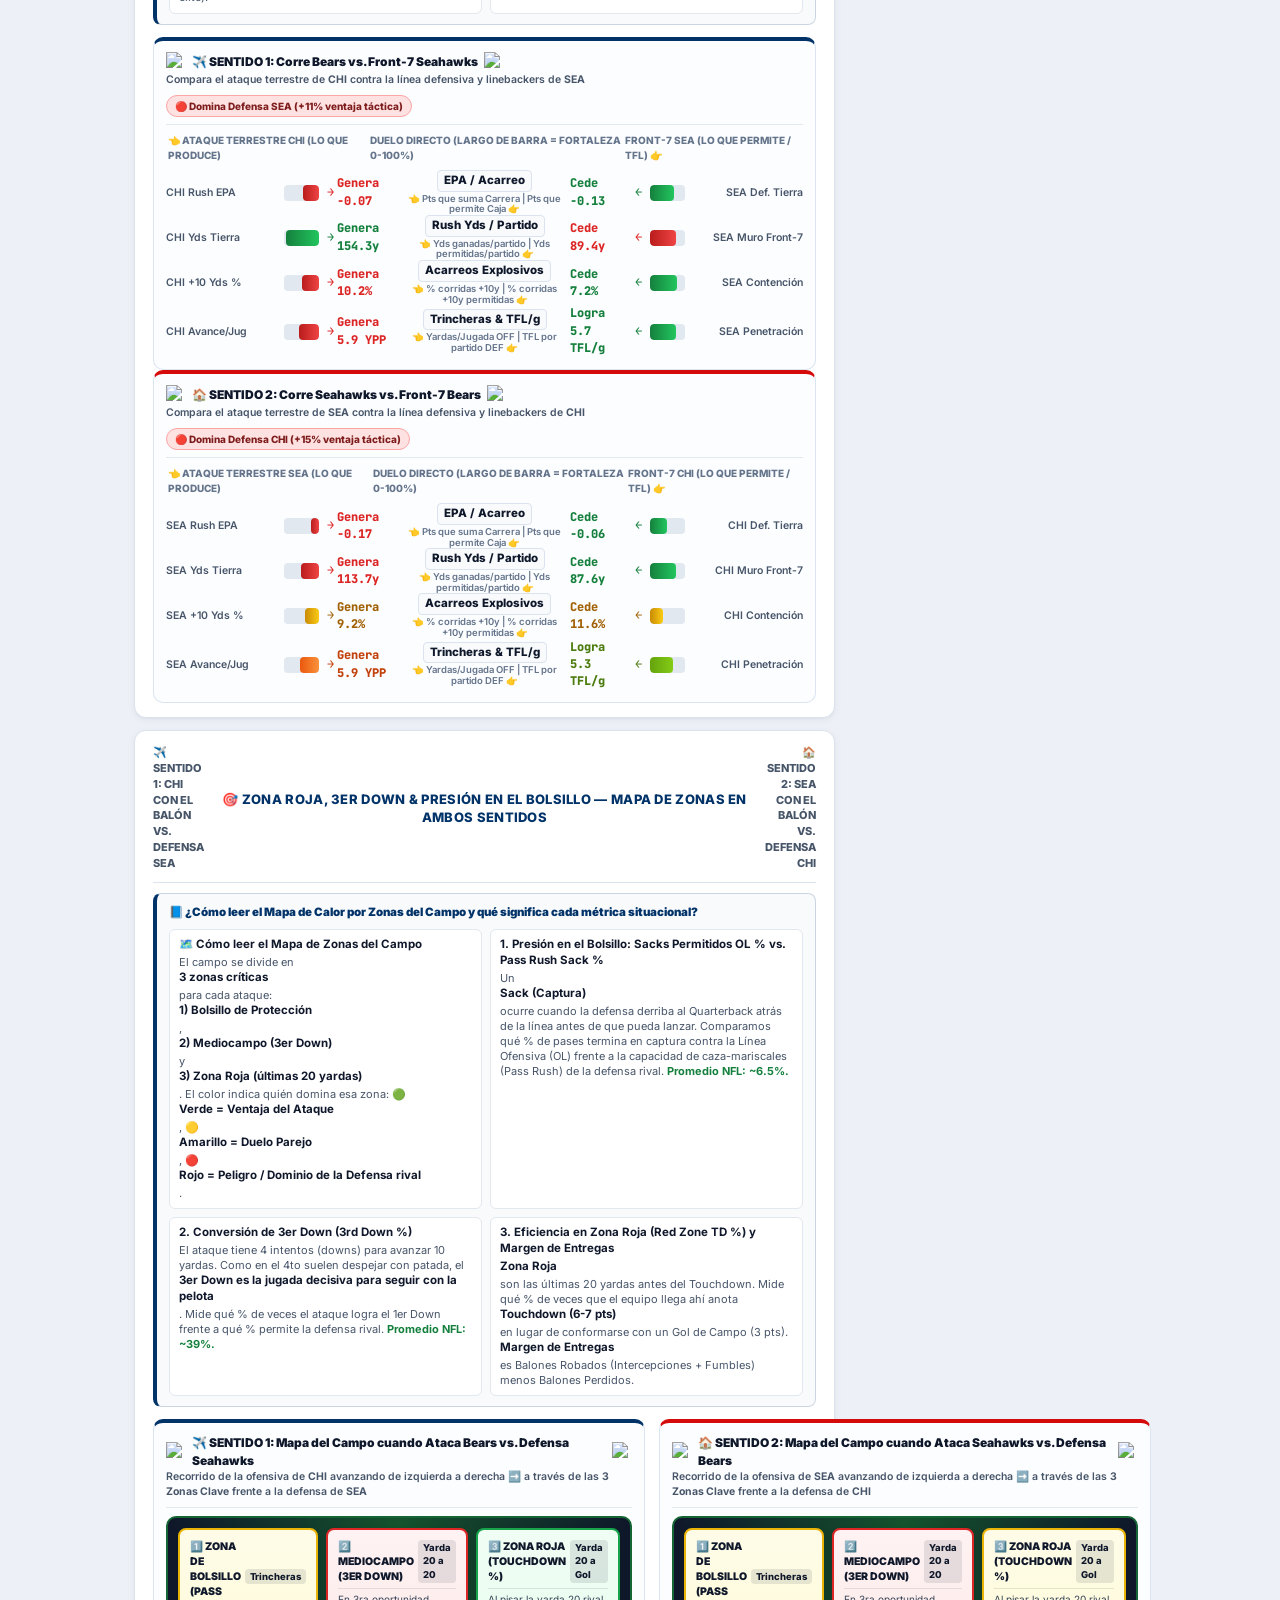
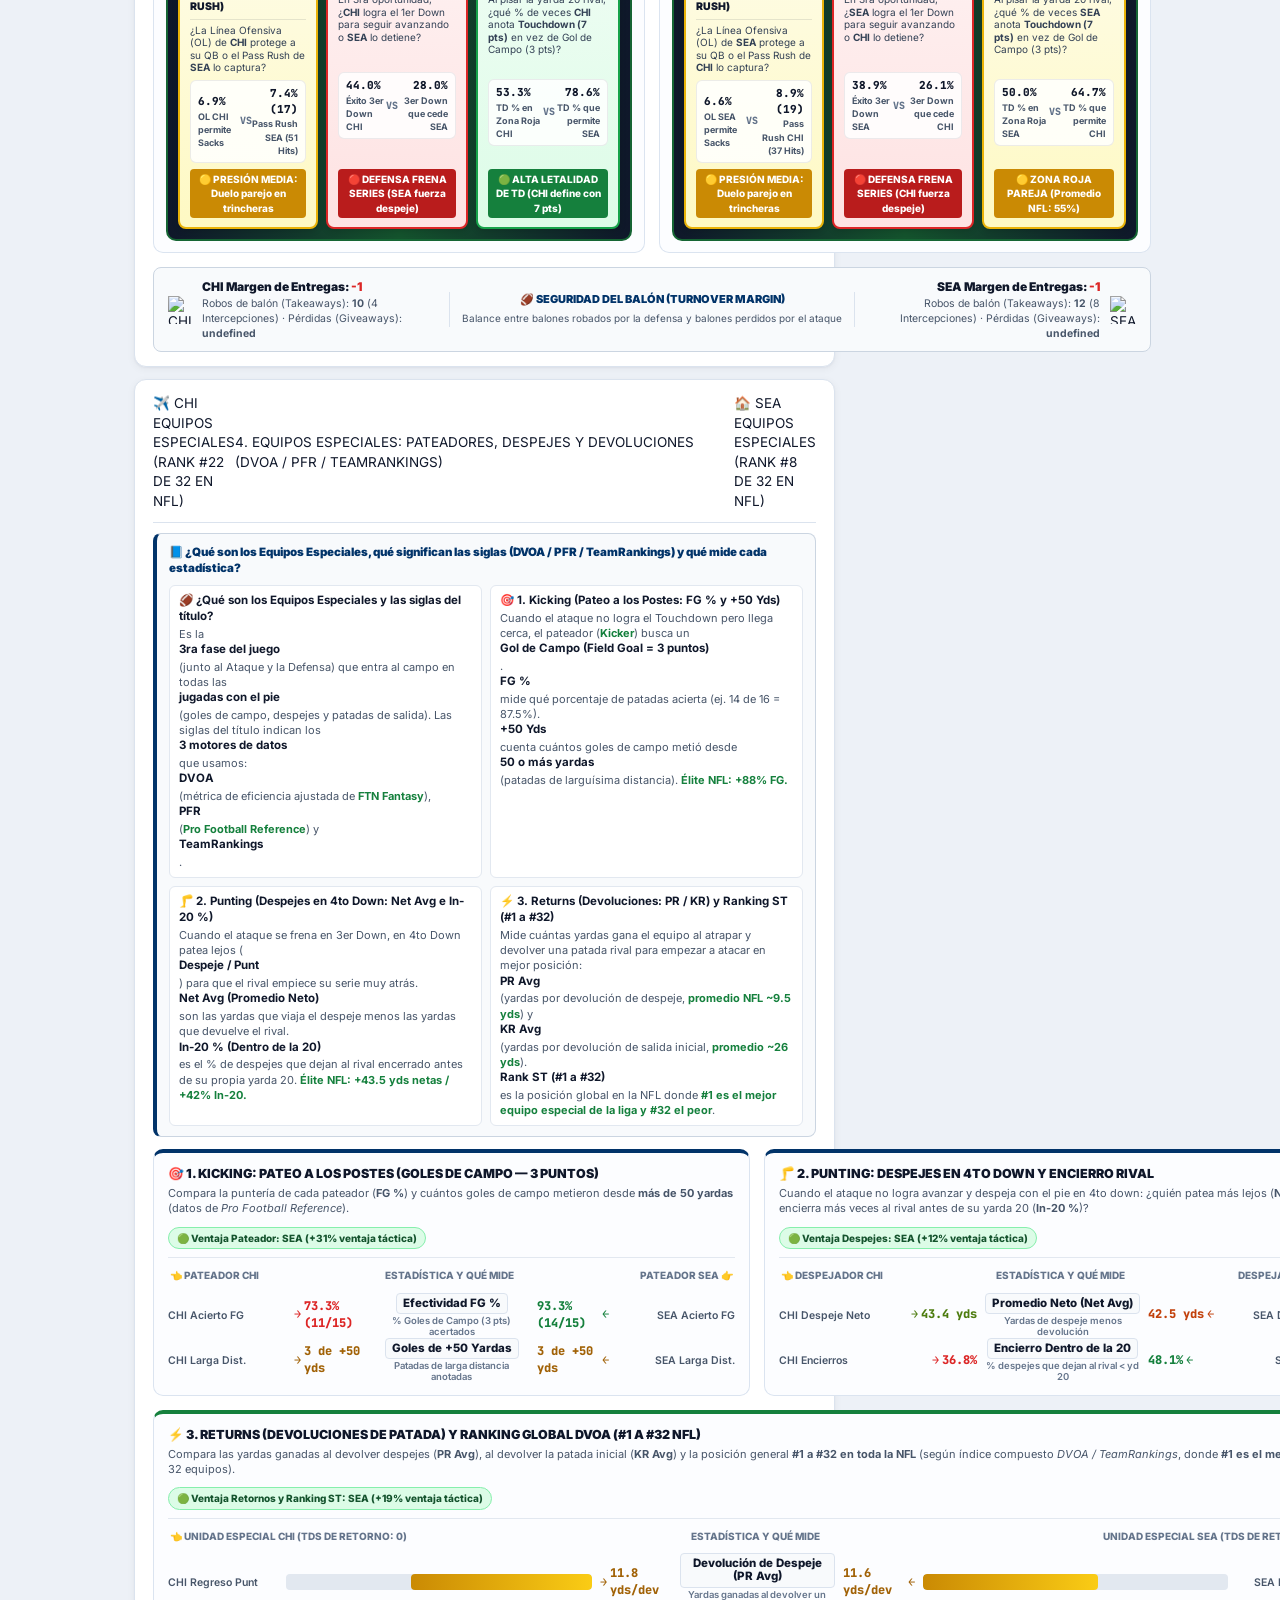
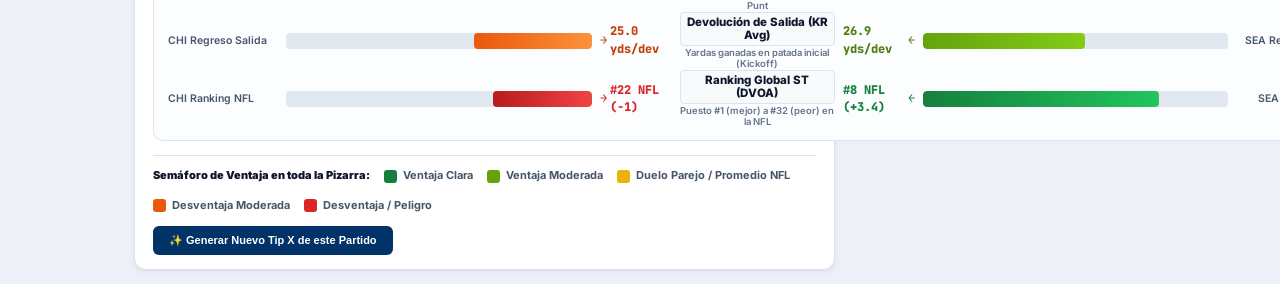
==== commit 281afd3a: "Update index.html - NFL Analytics Engine" ====
--- a/index.html
+++ b/index.html
@@ -7,7 +7,7 @@
   <link rel="preconnect" href="https://fonts.googleapis.com">
   <link rel="preconnect" href="https://fonts.gstatic.com" crossorigin>
   <link href="https://fonts.googleapis.com/css2?family=Inter:wght@400;500;600;700;800&family=JetBrains+Mono:wght@500;600;700&display=swap" rel="stylesheet">
-  <link rel="stylesheet" href="styles.css?v=20261028v22" />
+  <link rel="stylesheet" href="styles.css?v=20261028v23" />
 </head>
 <body>
   <div class="app-shell">
@@ -679,7 +679,7 @@
   <!-- TOAST DE NOTIFICACIONES -->
   <div class="toast-notification hidden" id="toastNotification"></div>
 
-  <script src="data/nfl_dashboard_data.js?v=20261028v22"></script>
-  <script src="app.js?v=20261028v22"></script>
+  <script src="data/nfl_dashboard_data.js?v=20261028v23"></script>
+  <script src="app.js?v=20261028v23"></script>
 </body>
 </html>
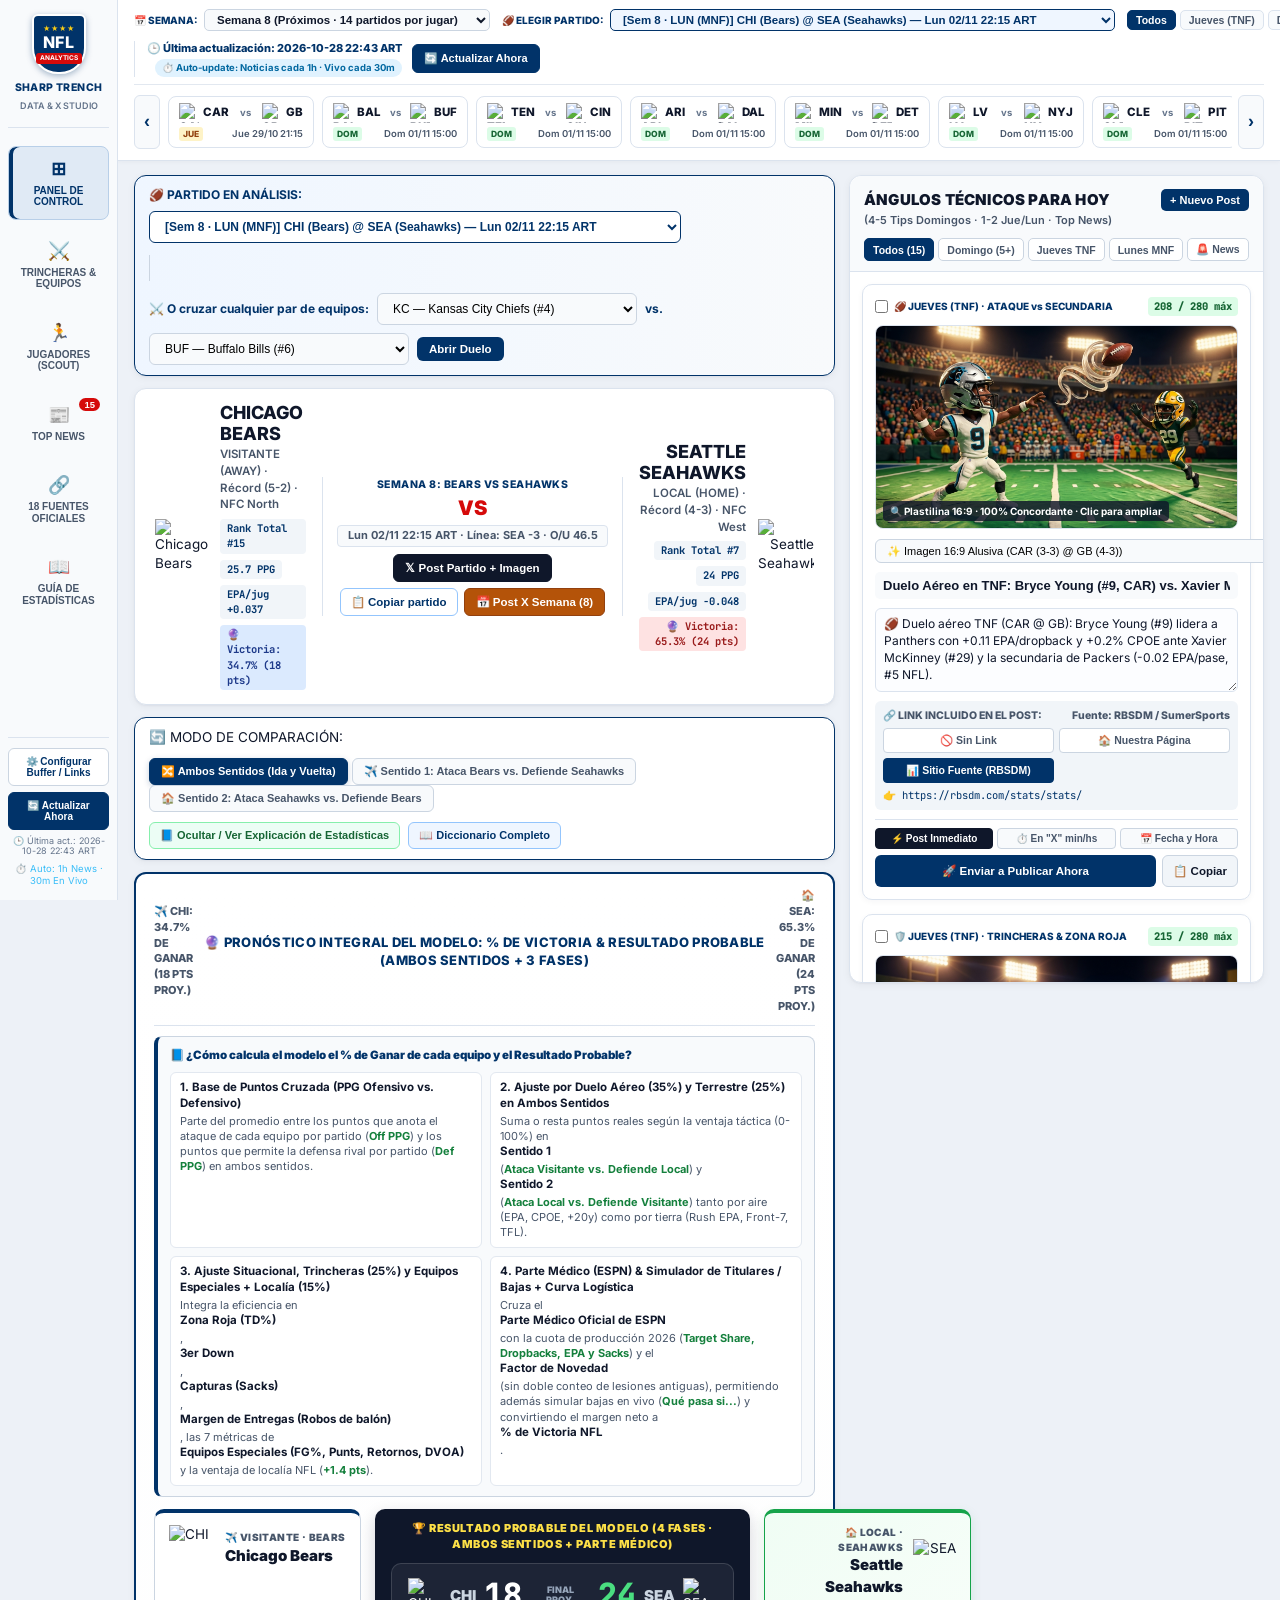
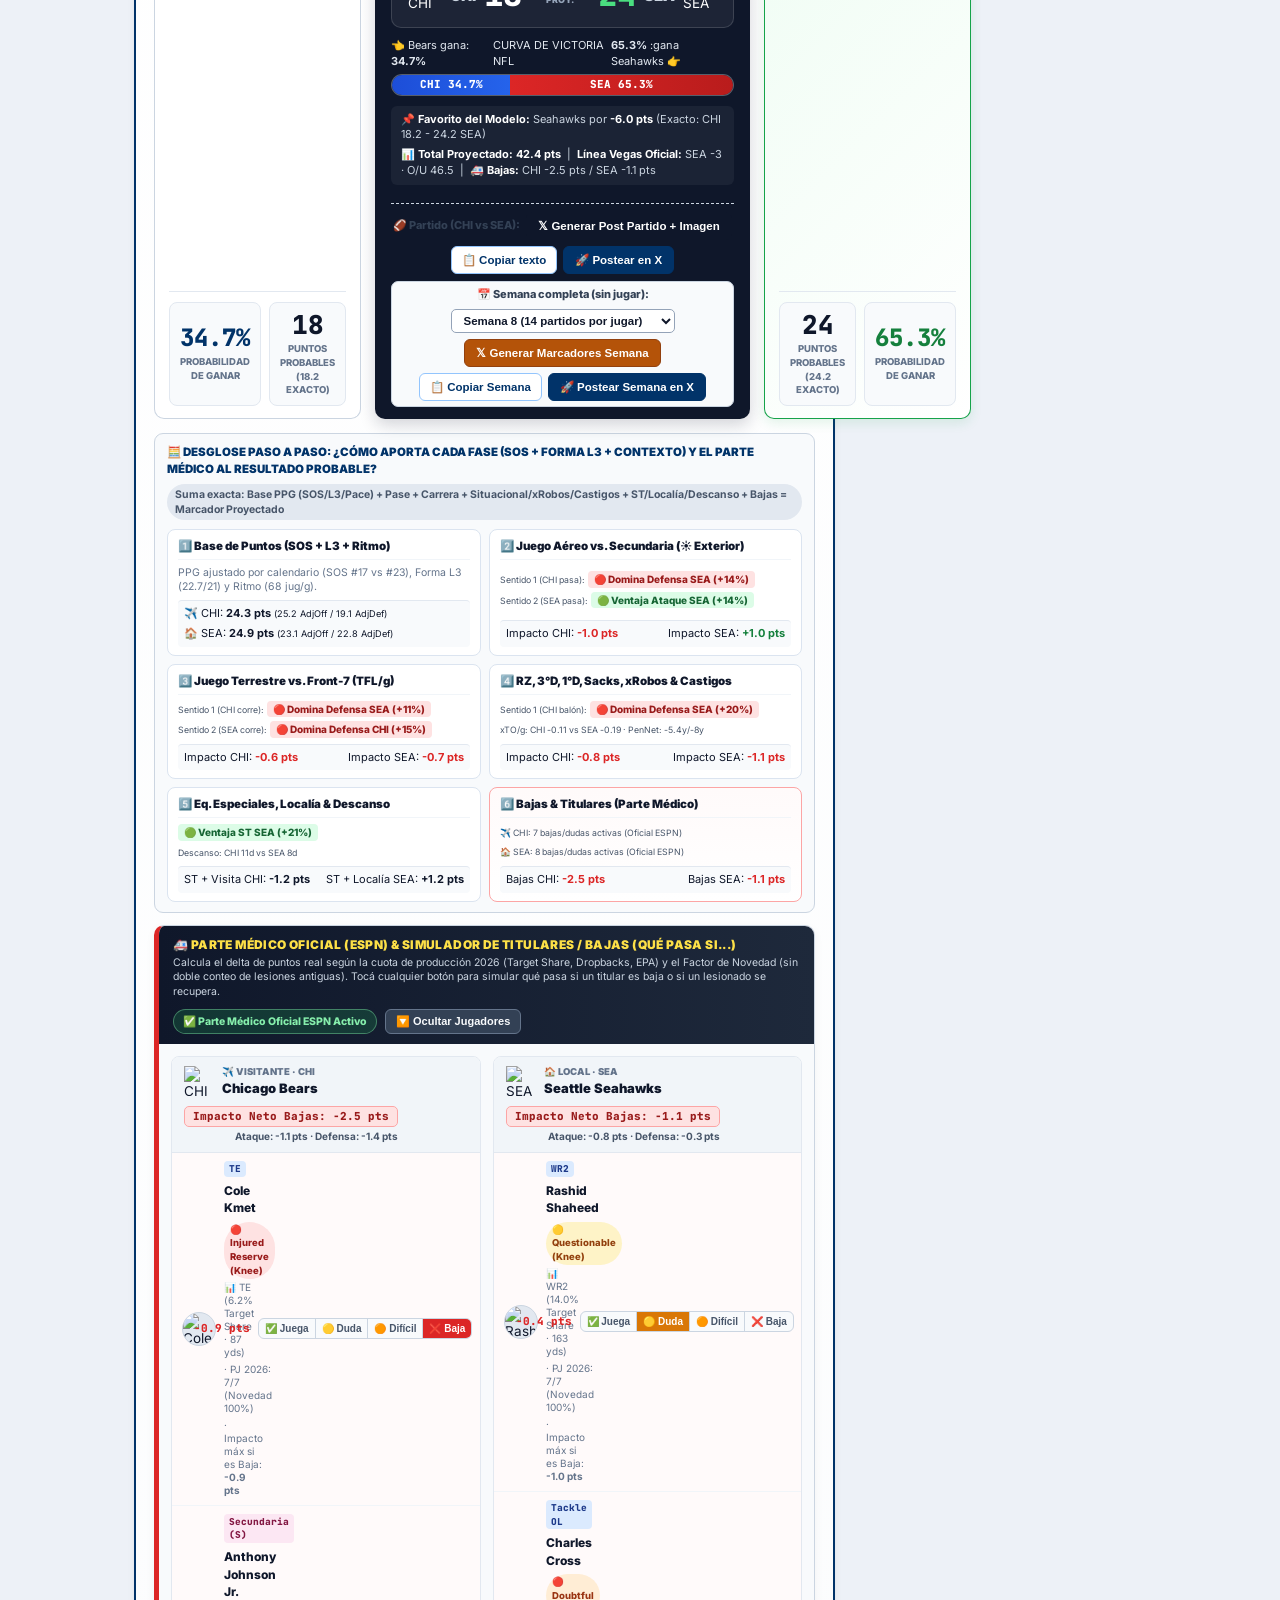
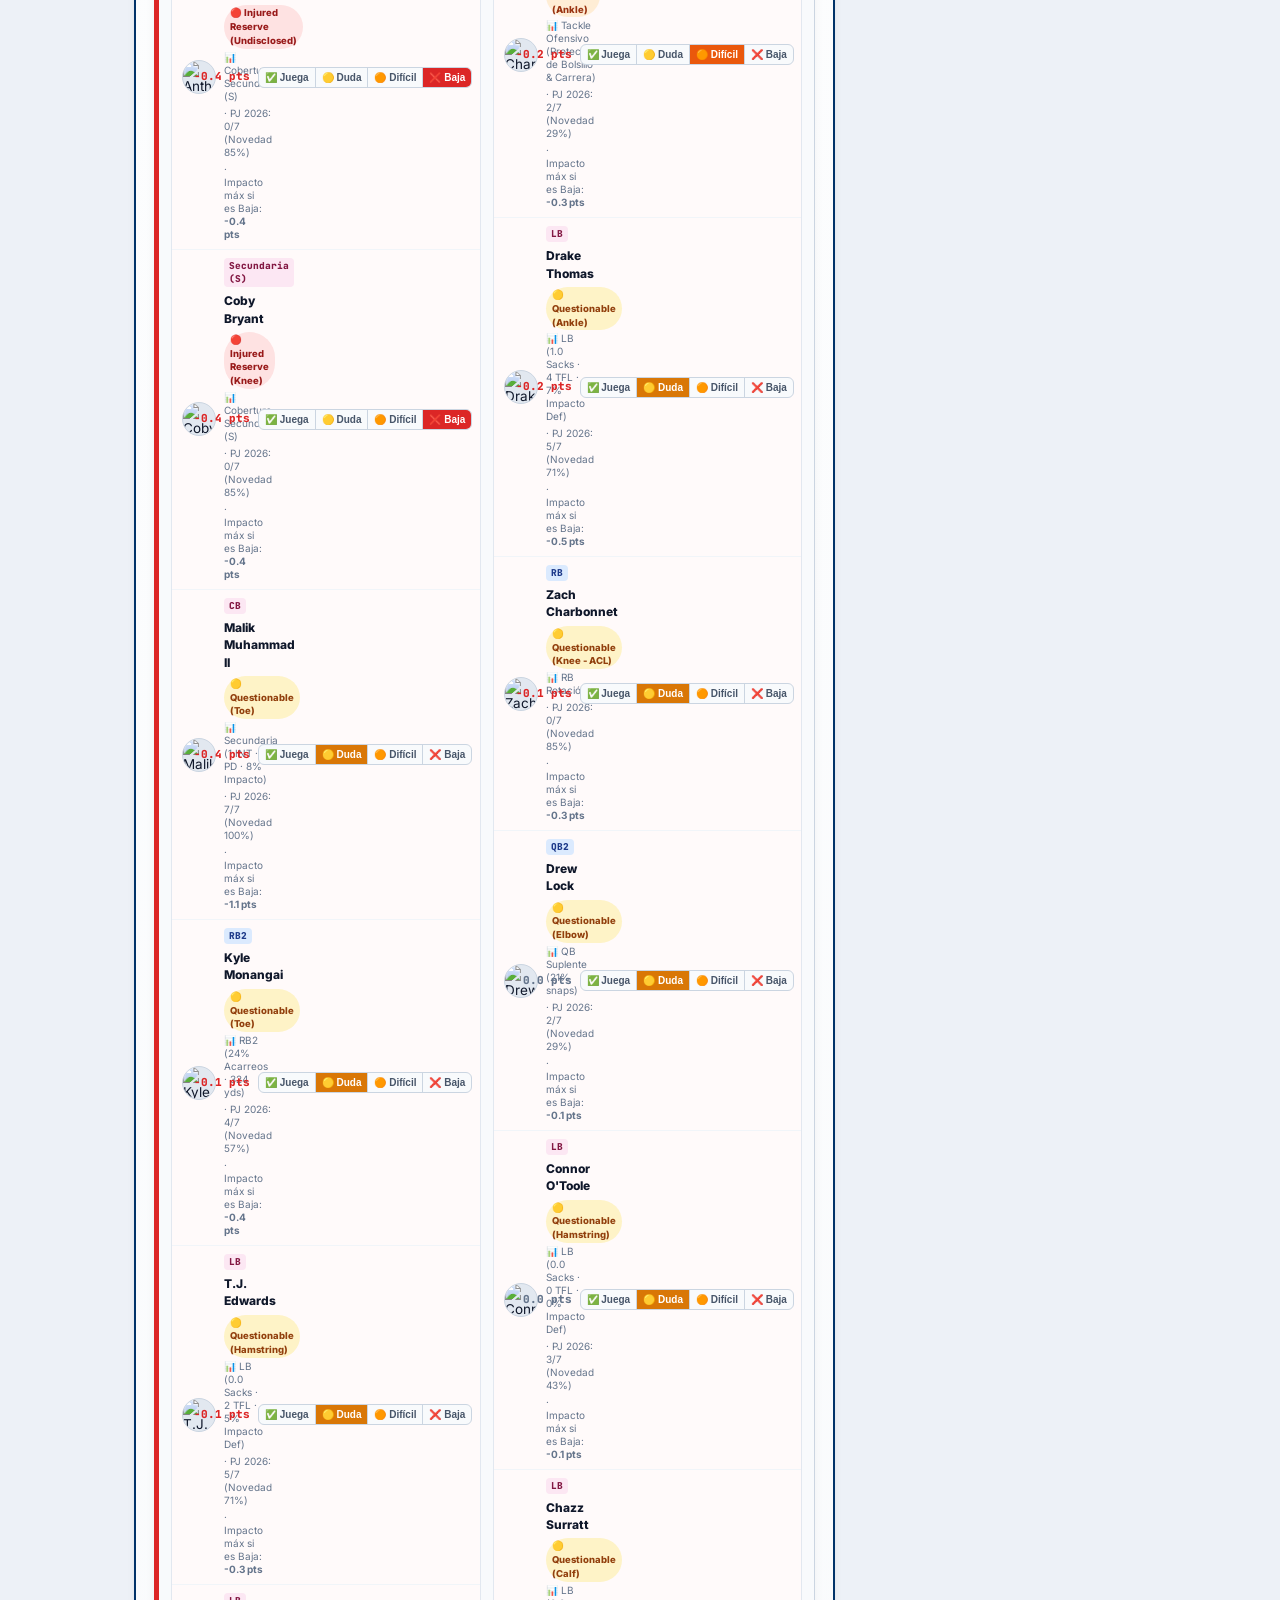
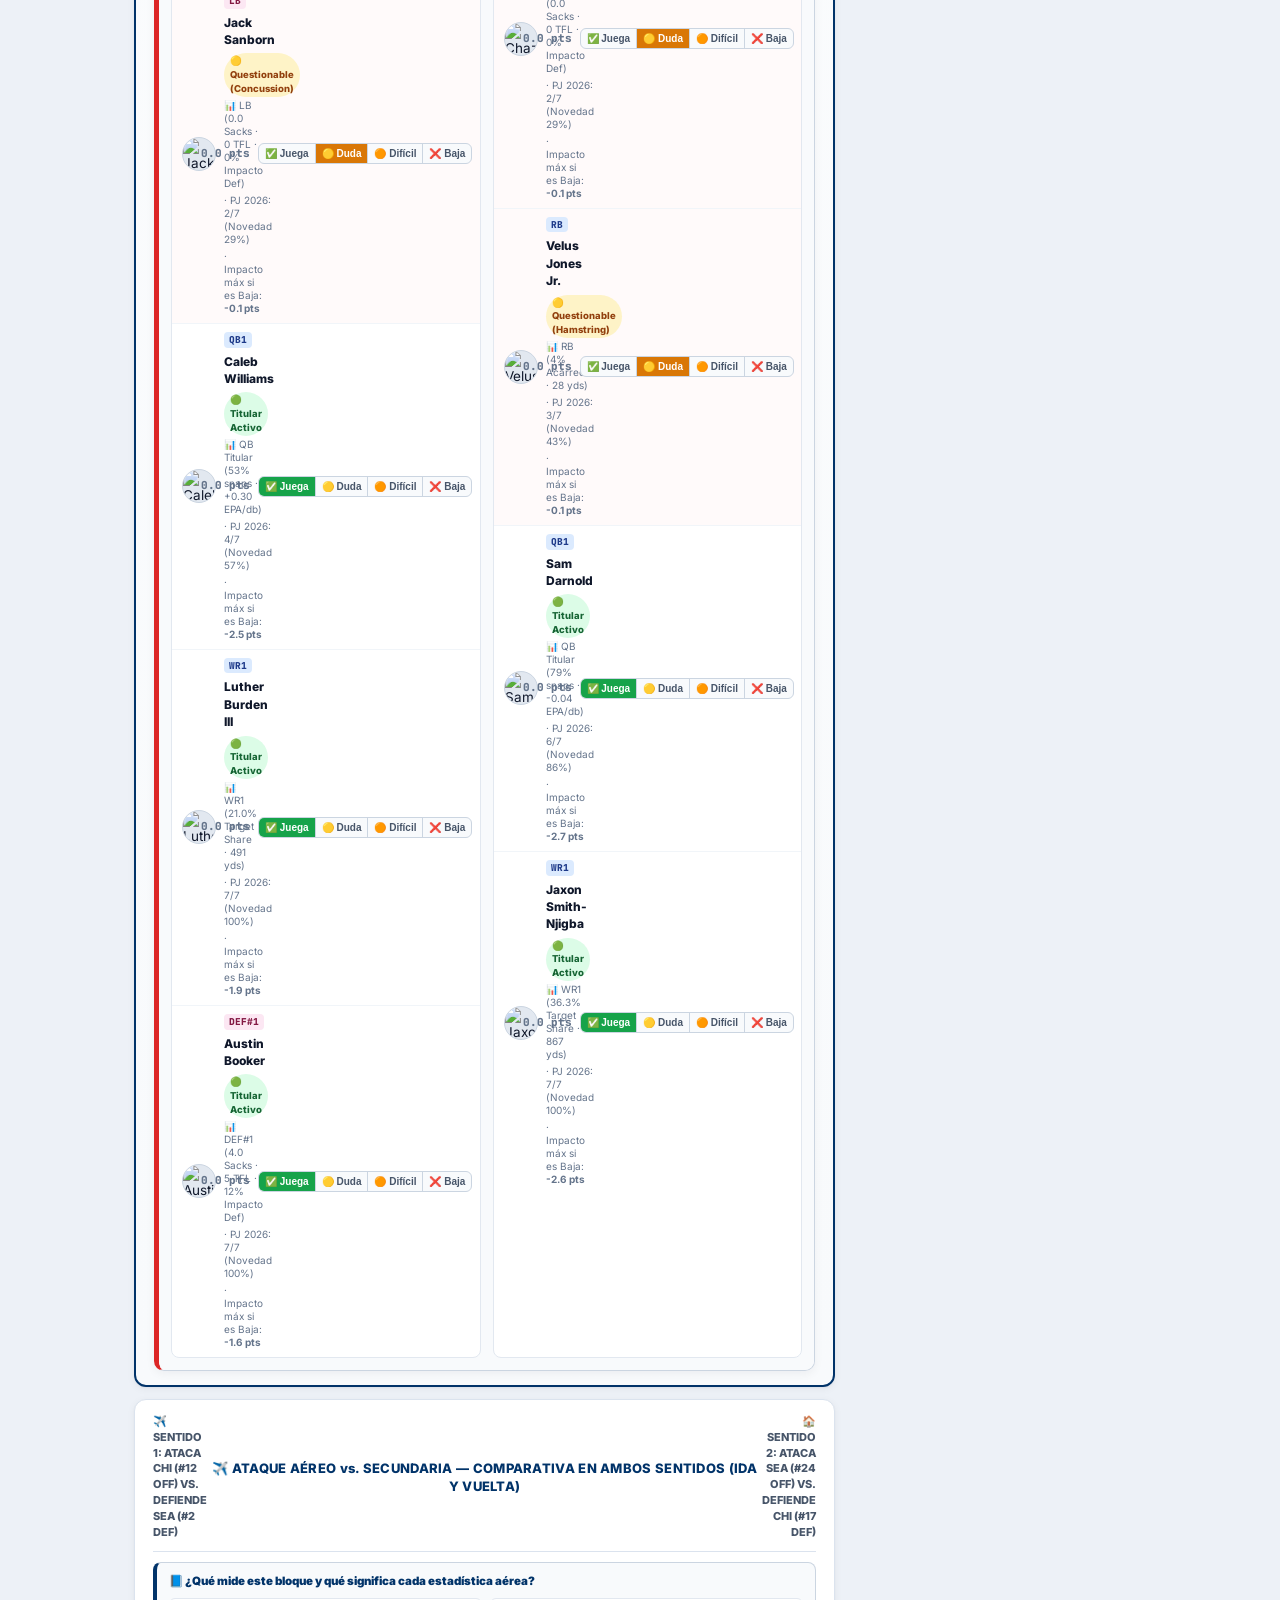
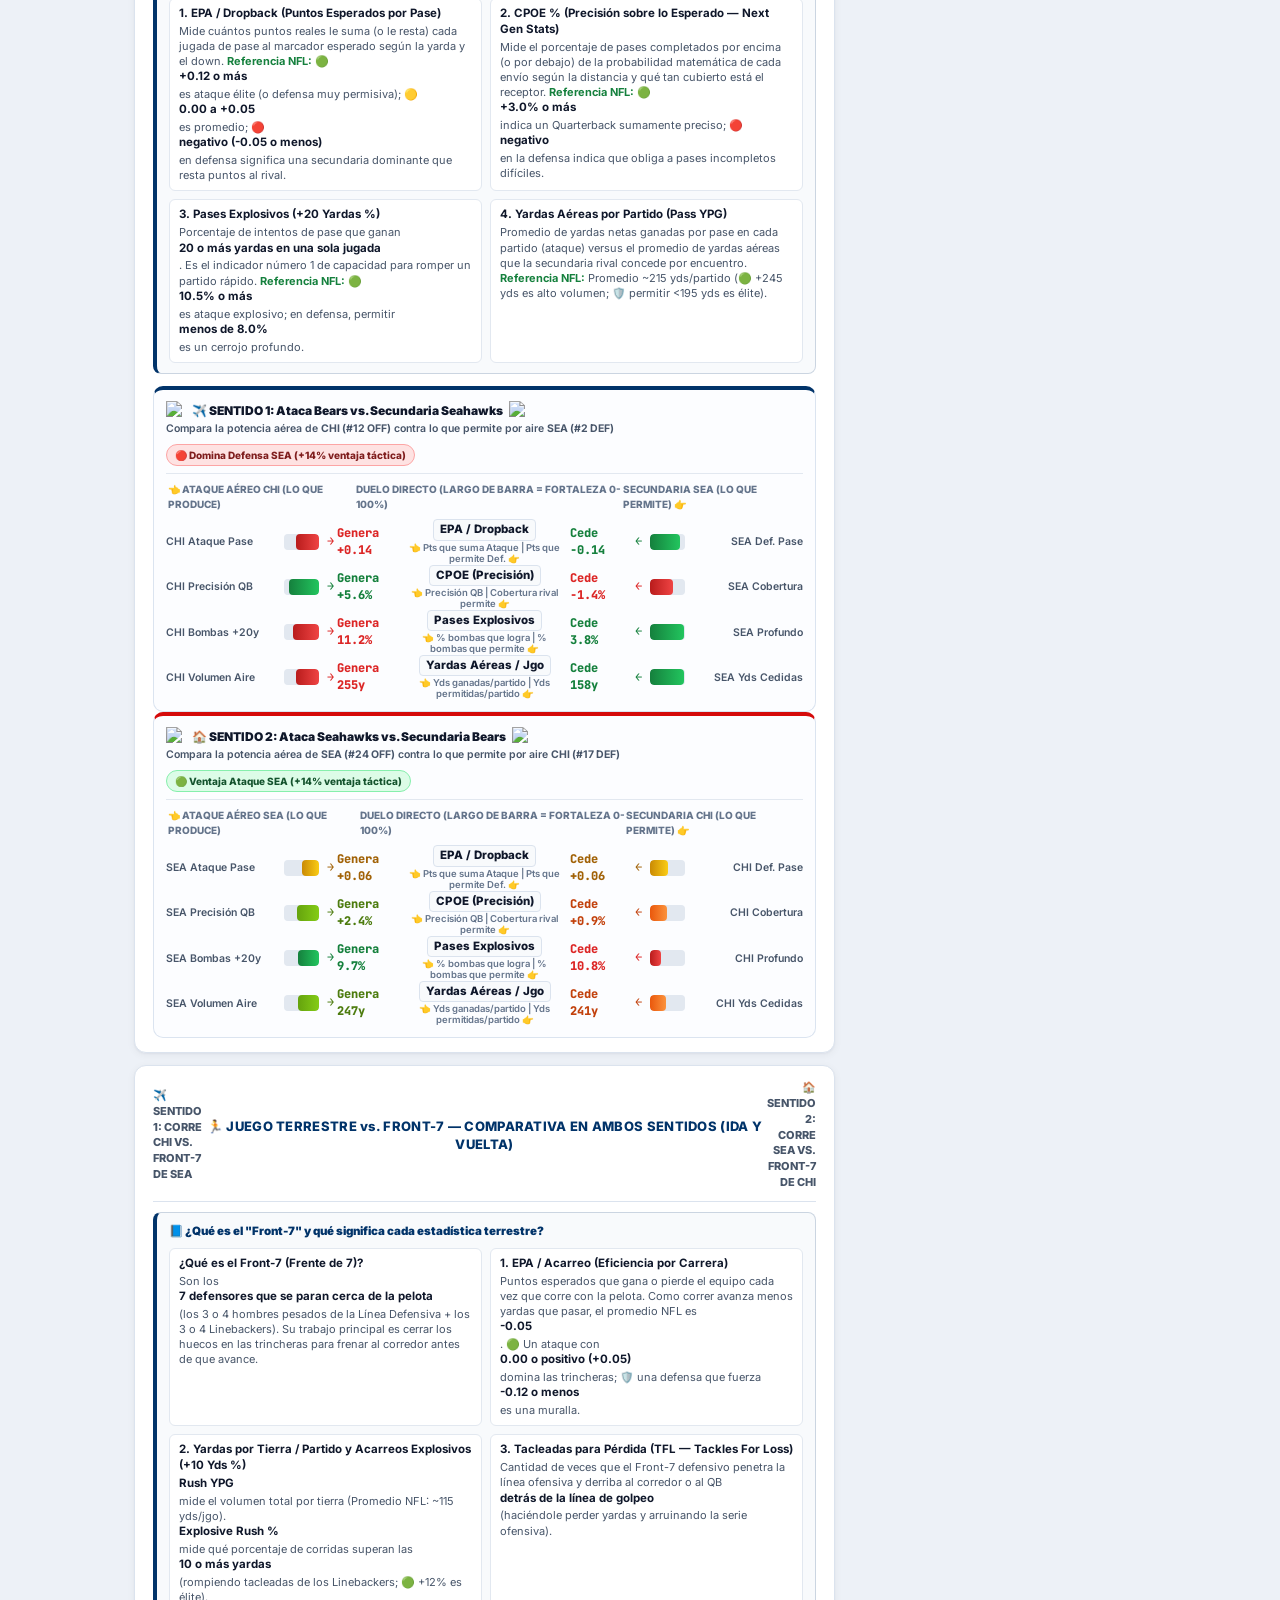
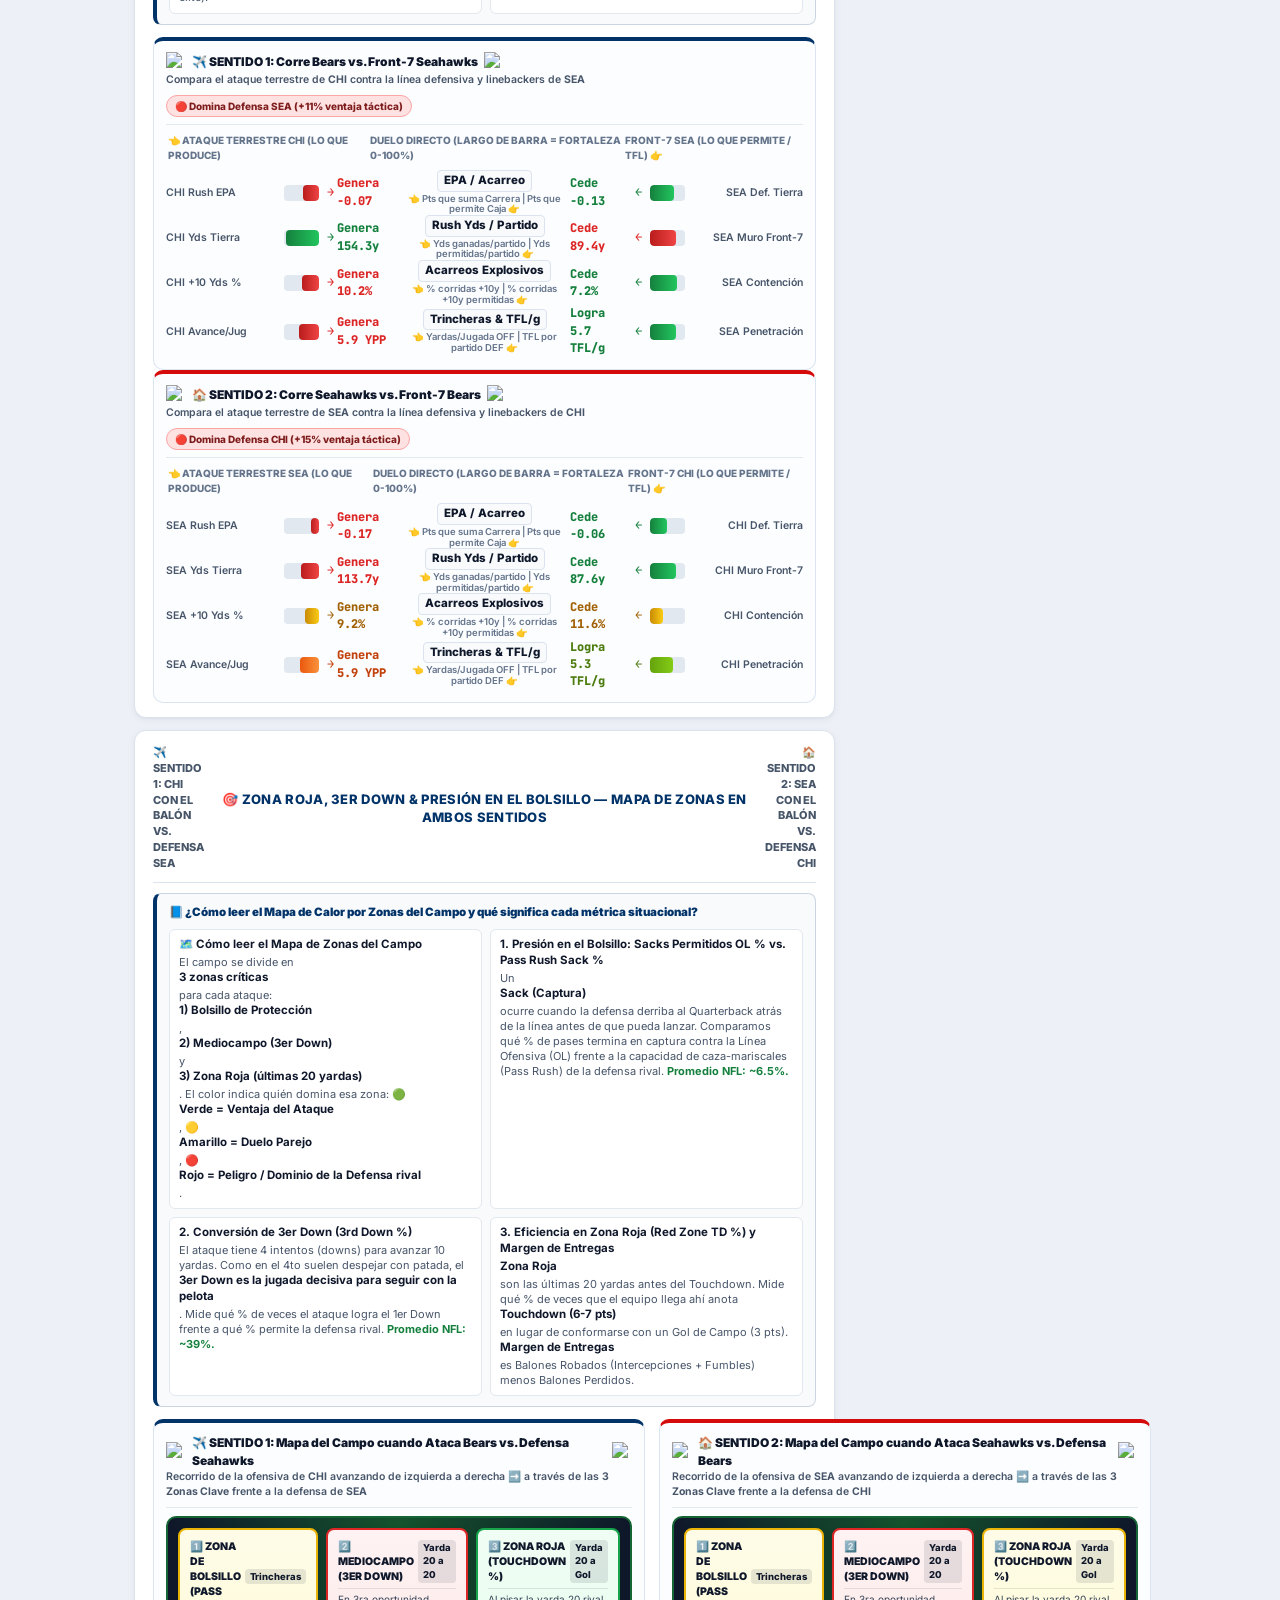
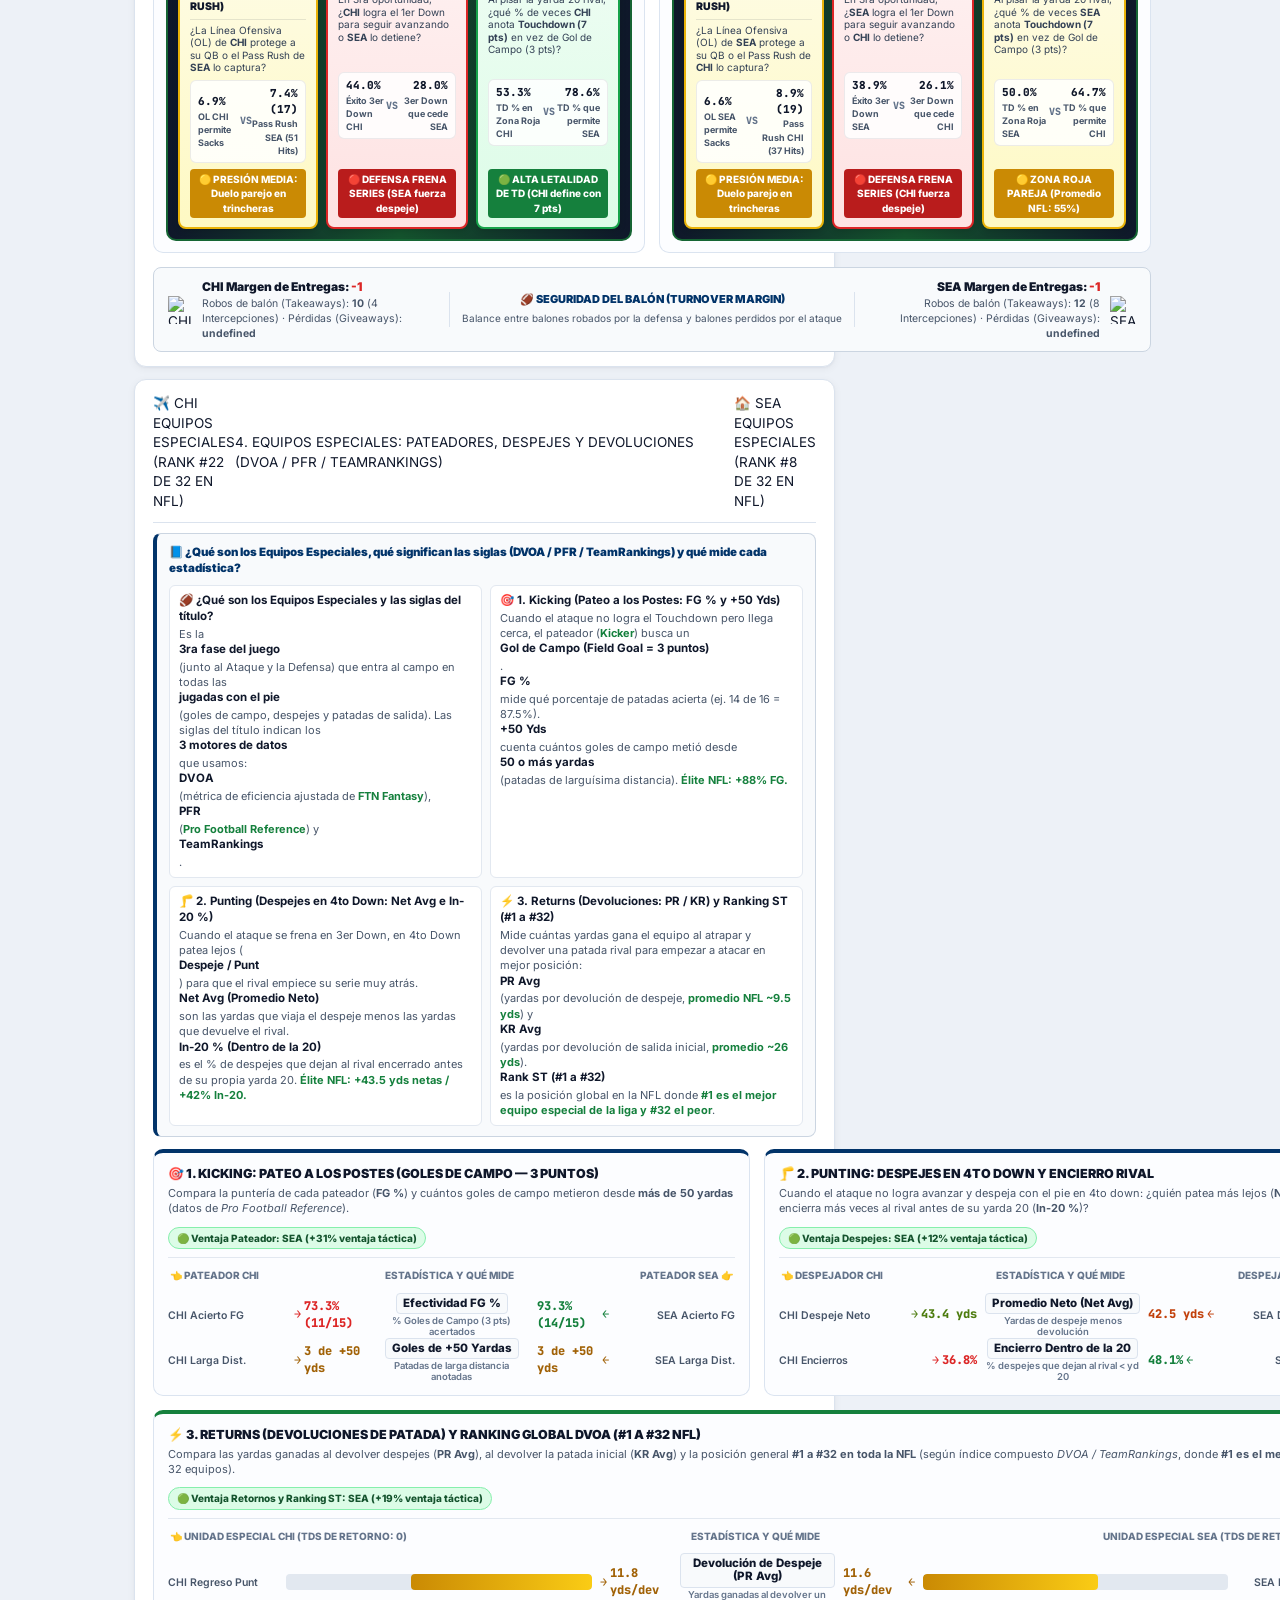
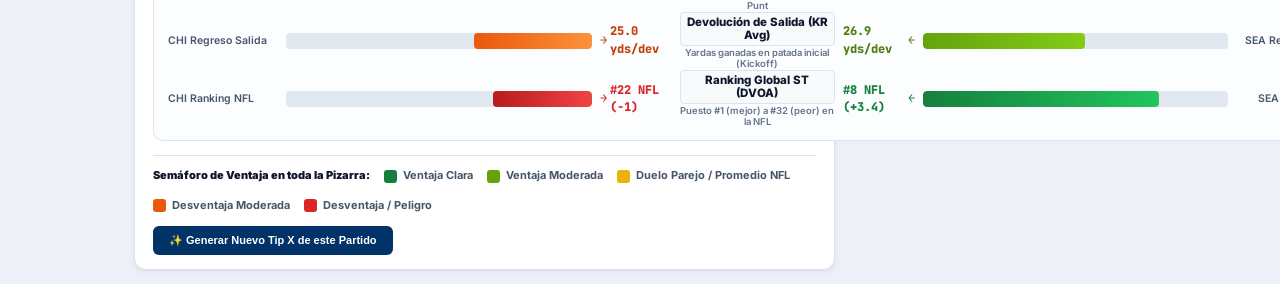
==== commit 0831f23c: "Update index.html - NFL Analytics Engine" ====
--- a/index.html
+++ b/index.html
@@ -7,7 +7,7 @@
   <link rel="preconnect" href="https://fonts.googleapis.com">
   <link rel="preconnect" href="https://fonts.gstatic.com" crossorigin>
   <link href="https://fonts.googleapis.com/css2?family=Inter:wght@400;500;600;700;800&family=JetBrains+Mono:wght@500;600;700&display=swap" rel="stylesheet">
-  <link rel="stylesheet" href="styles.css?v=20261028v23" />
+  <link rel="stylesheet" href="styles.css?v=20261028v24" />
 </head>
 <body>
   <div class="app-shell">
@@ -464,6 +464,34 @@
               </div>
             </div>
 
+            <!-- PANEL DE VISTA PREVIA DEL POST X DE JUGADOR (SCOUTING 16:9 + TEXTO <280 CHARS) -->
+            <div class="pred-x-preview-box hidden" id="playerXPostPreviewBox" style="margin-bottom:12px;">
+              <div class="pxp-header">
+                <span id="playerXPostHeaderTitle">Vista previa del Post Scouting para X.com (con Tarjeta 16:9 del Jugador)</span>
+                <div style="display:flex; gap:6px; align-items:center; flex-wrap:wrap;">
+                  <span id="playerXPostCharCount" class="pxp-len">0 / 280 chars</span>
+                  <button class="btn-quick-copy-x" id="btnCopyPlayerXText" type="button" style="padding:3px 9px; font-size:11px;">📋 Copiar Texto</button>
+                  <button class="btn-quick-intent-x" id="btnOpenPlayerXIntent" type="button" style="padding:3px 9px; font-size:11px;">🐦 Publicar en X.com</button>
+                  <button class="btn-pxp-img-action" id="btnClosePlayerXPreview" type="button" style="flex:0; padding:3px 8px;">✕ Cerrar</button>
+                </div>
+              </div>
+              <div class="pxp-media-and-text-grid">
+                <div class="pxp-image-col">
+                  <div class="pxp-img-frame" id="playerXPostImgFrame">
+                    <img id="playerXPostImgPreview" src="" alt="Tarjeta 16:9 Scouting NFL" />
+                    <span class="pxp-img-badge">🎨 Tarjeta Scouting 16:9 (Plastilina + Stats 2026)</span>
+                  </div>
+                  <div class="pxp-img-actions">
+                    <button class="btn-pxp-img-action" id="btnCopyPlayerXImg" type="button">📋 Copiar Imagen 16:9</button>
+                    <button class="btn-pxp-img-action" id="btnDownloadPlayerXImg" type="button">📥 Descargar .PNG</button>
+                  </div>
+                </div>
+                <div class="pxp-text-col">
+                  <textarea id="playerXPostTextarea" class="pxp-textarea" rows="9" spellcheck="false"></textarea>
+                </div>
+              </div>
+            </div>
+
             <div class="players-cards-grid" id="playersCardsGrid"></div>
           </section>
 
@@ -679,7 +707,7 @@
   <!-- TOAST DE NOTIFICACIONES -->
   <div class="toast-notification hidden" id="toastNotification"></div>
 
-  <script src="data/nfl_dashboard_data.js?v=20261028v23"></script>
-  <script src="app.js?v=20261028v23"></script>
+  <script src="data/nfl_dashboard_data.js?v=20261028v24"></script>
+  <script src="app.js?v=20261028v24"></script>
 </body>
 </html>
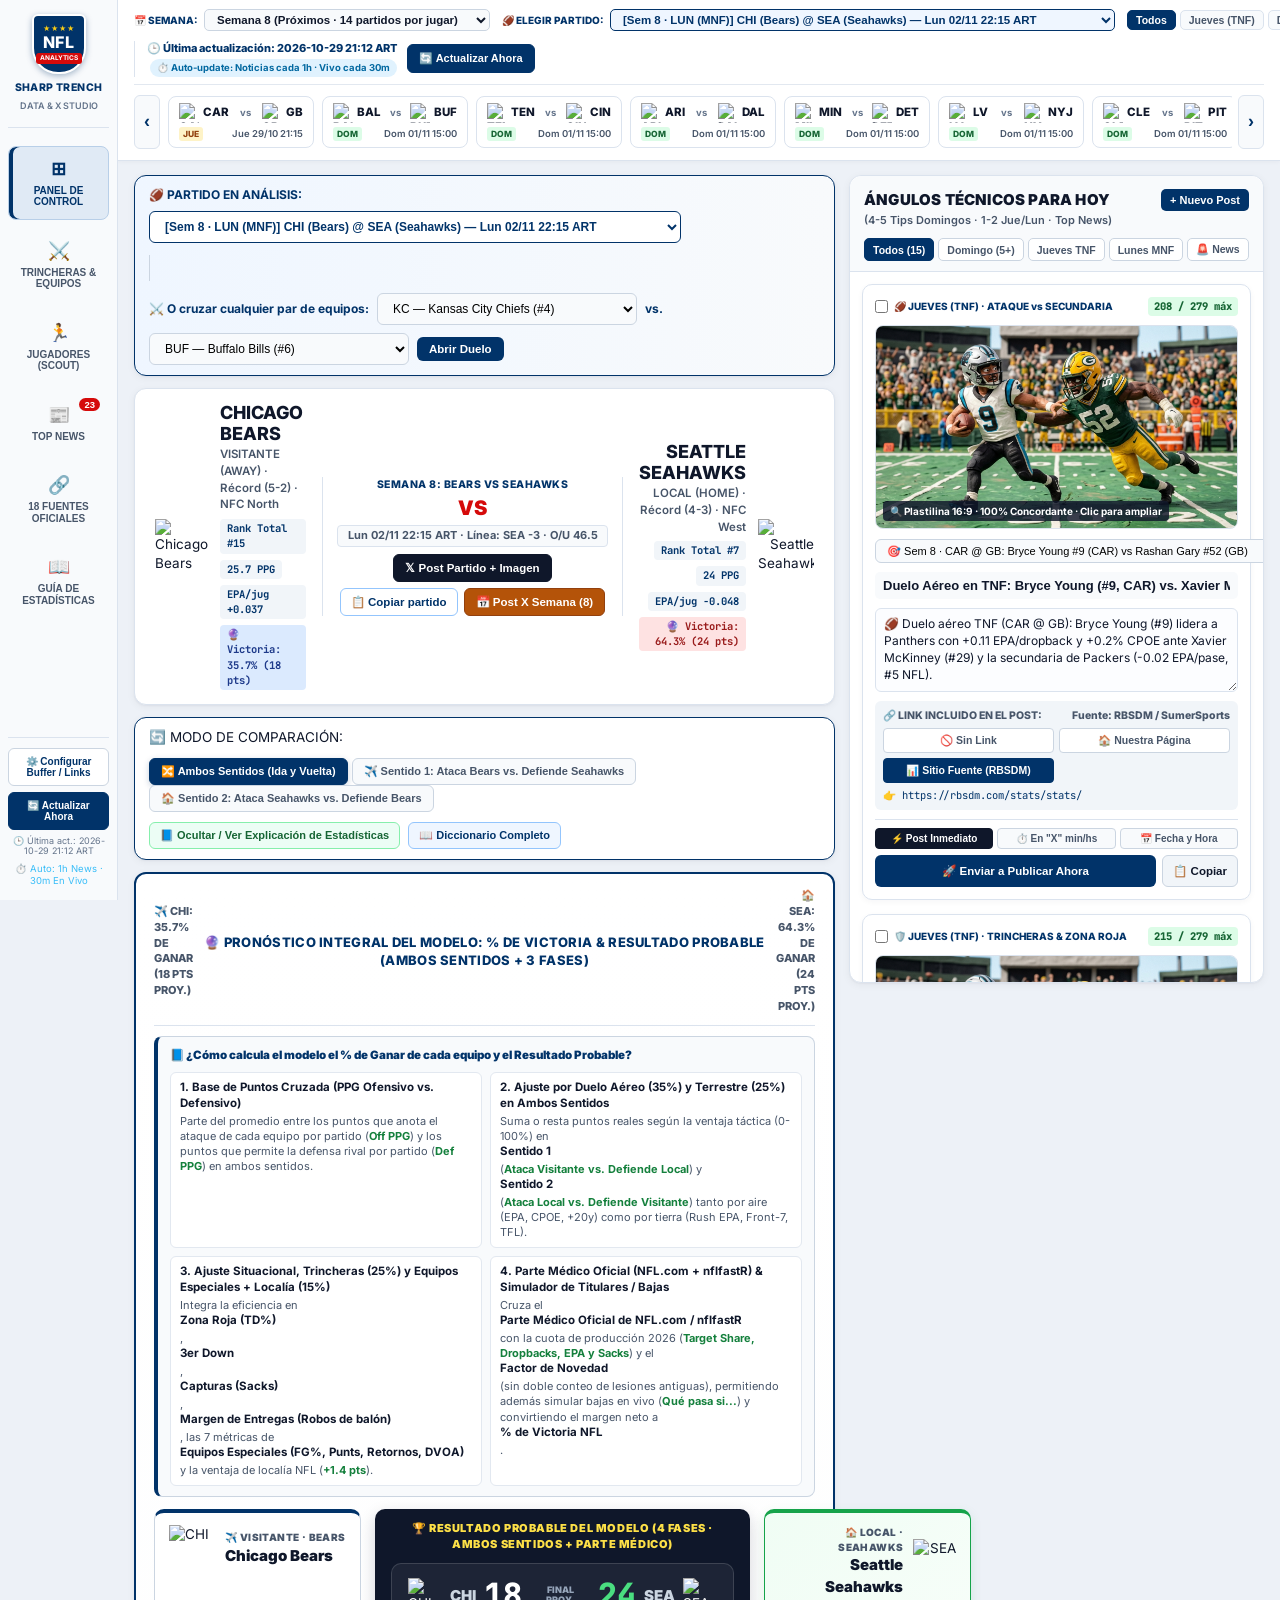
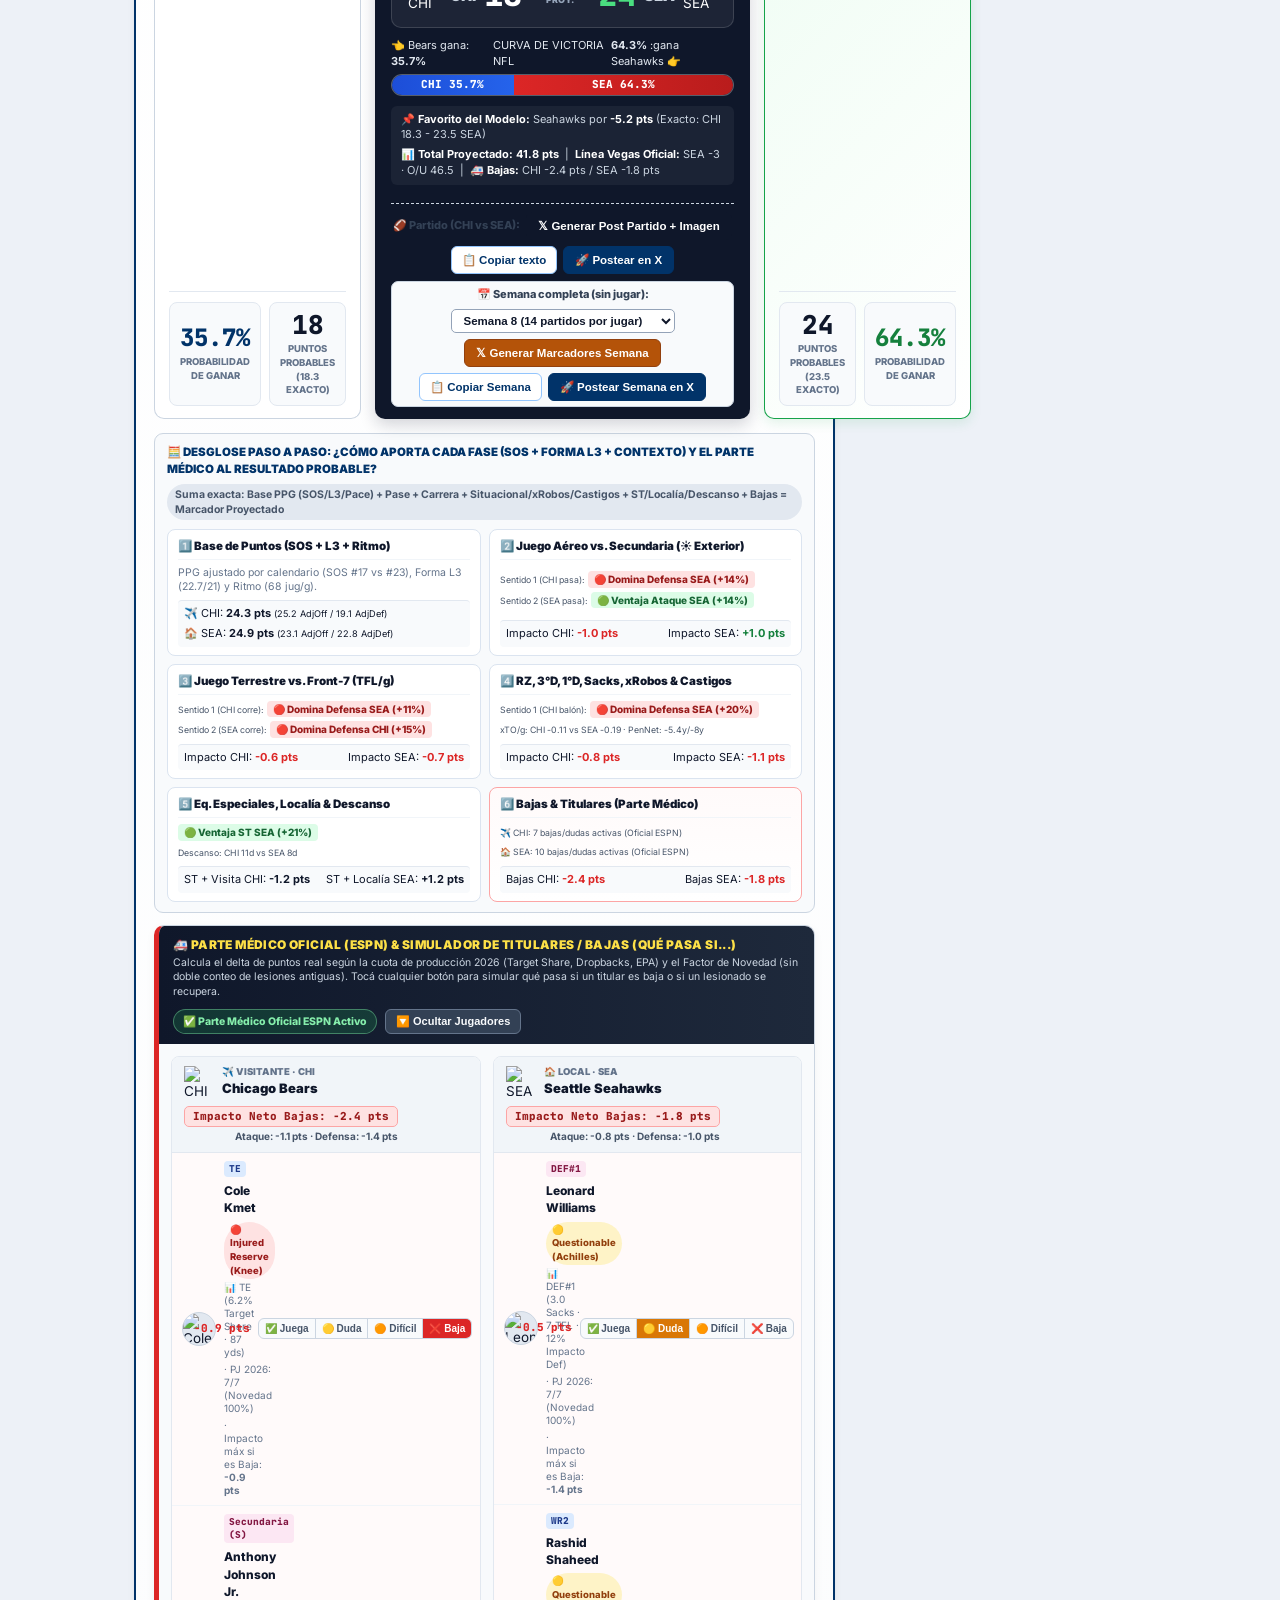
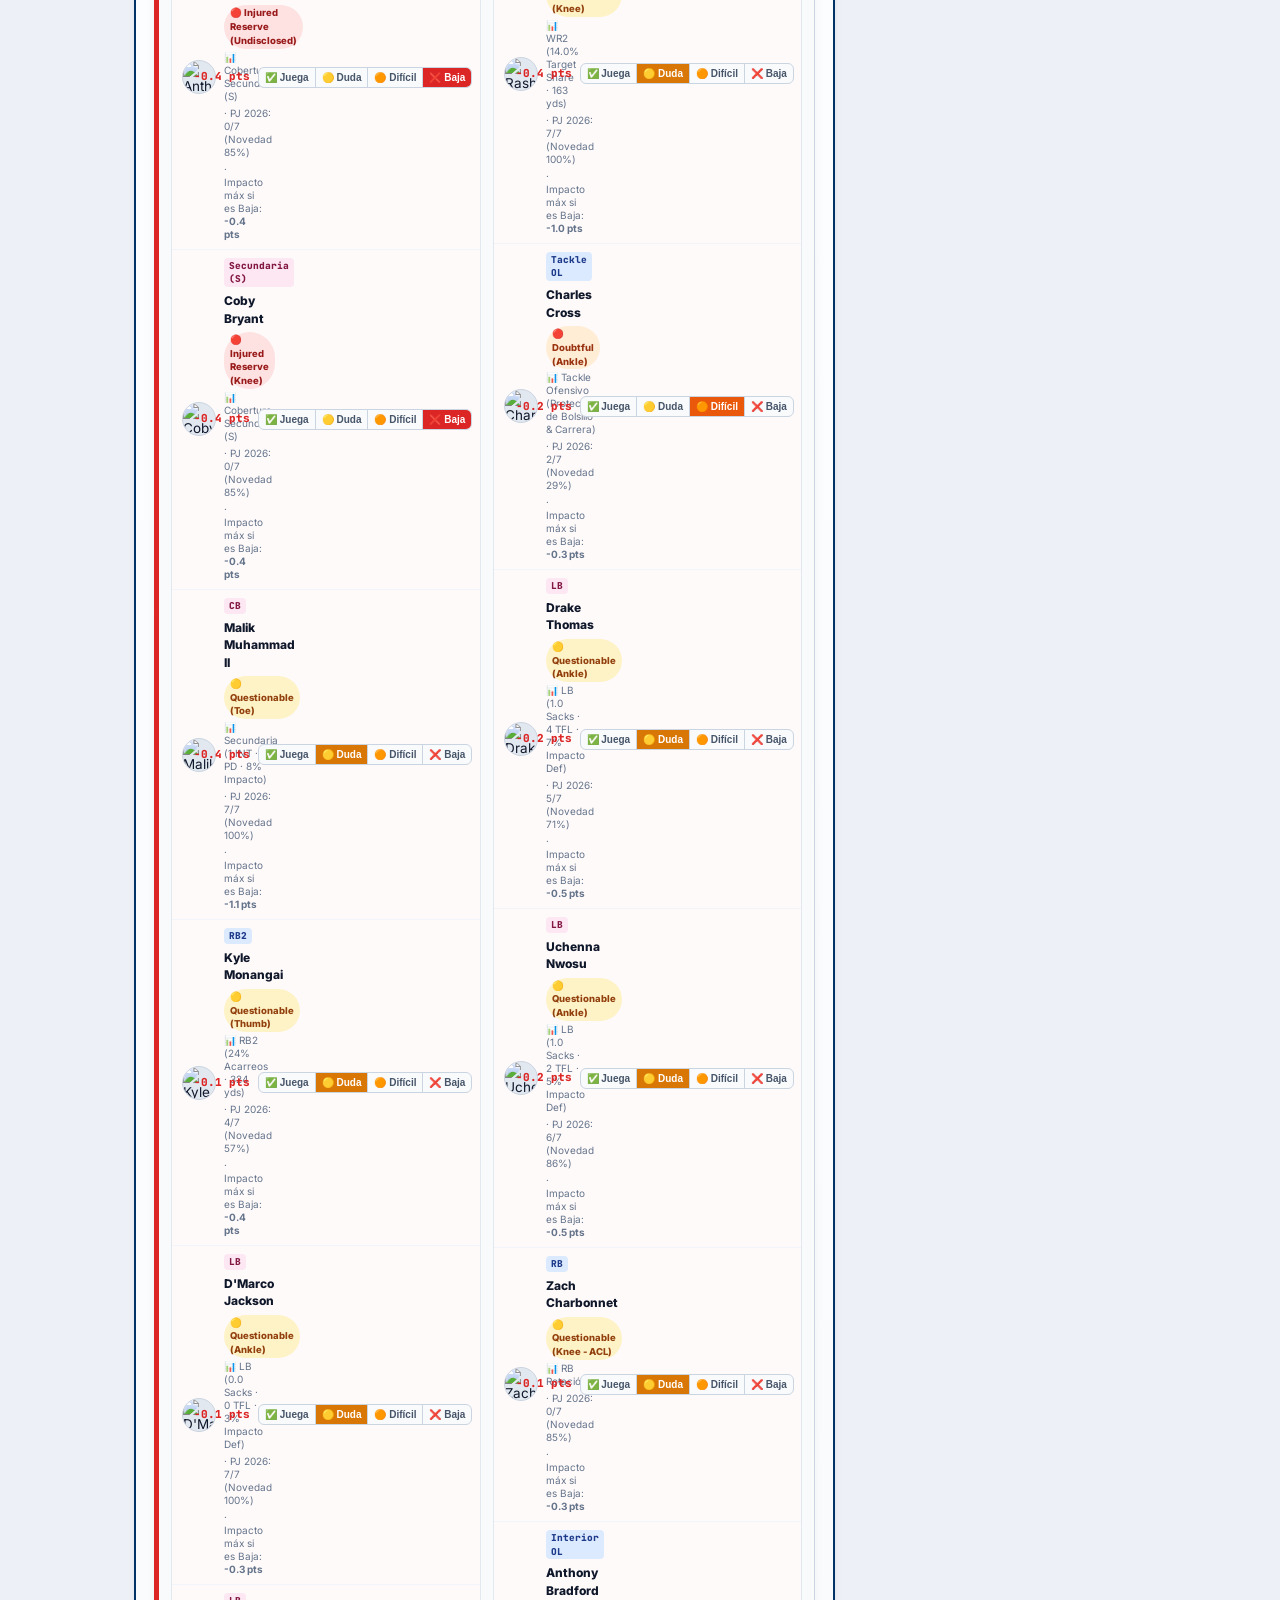
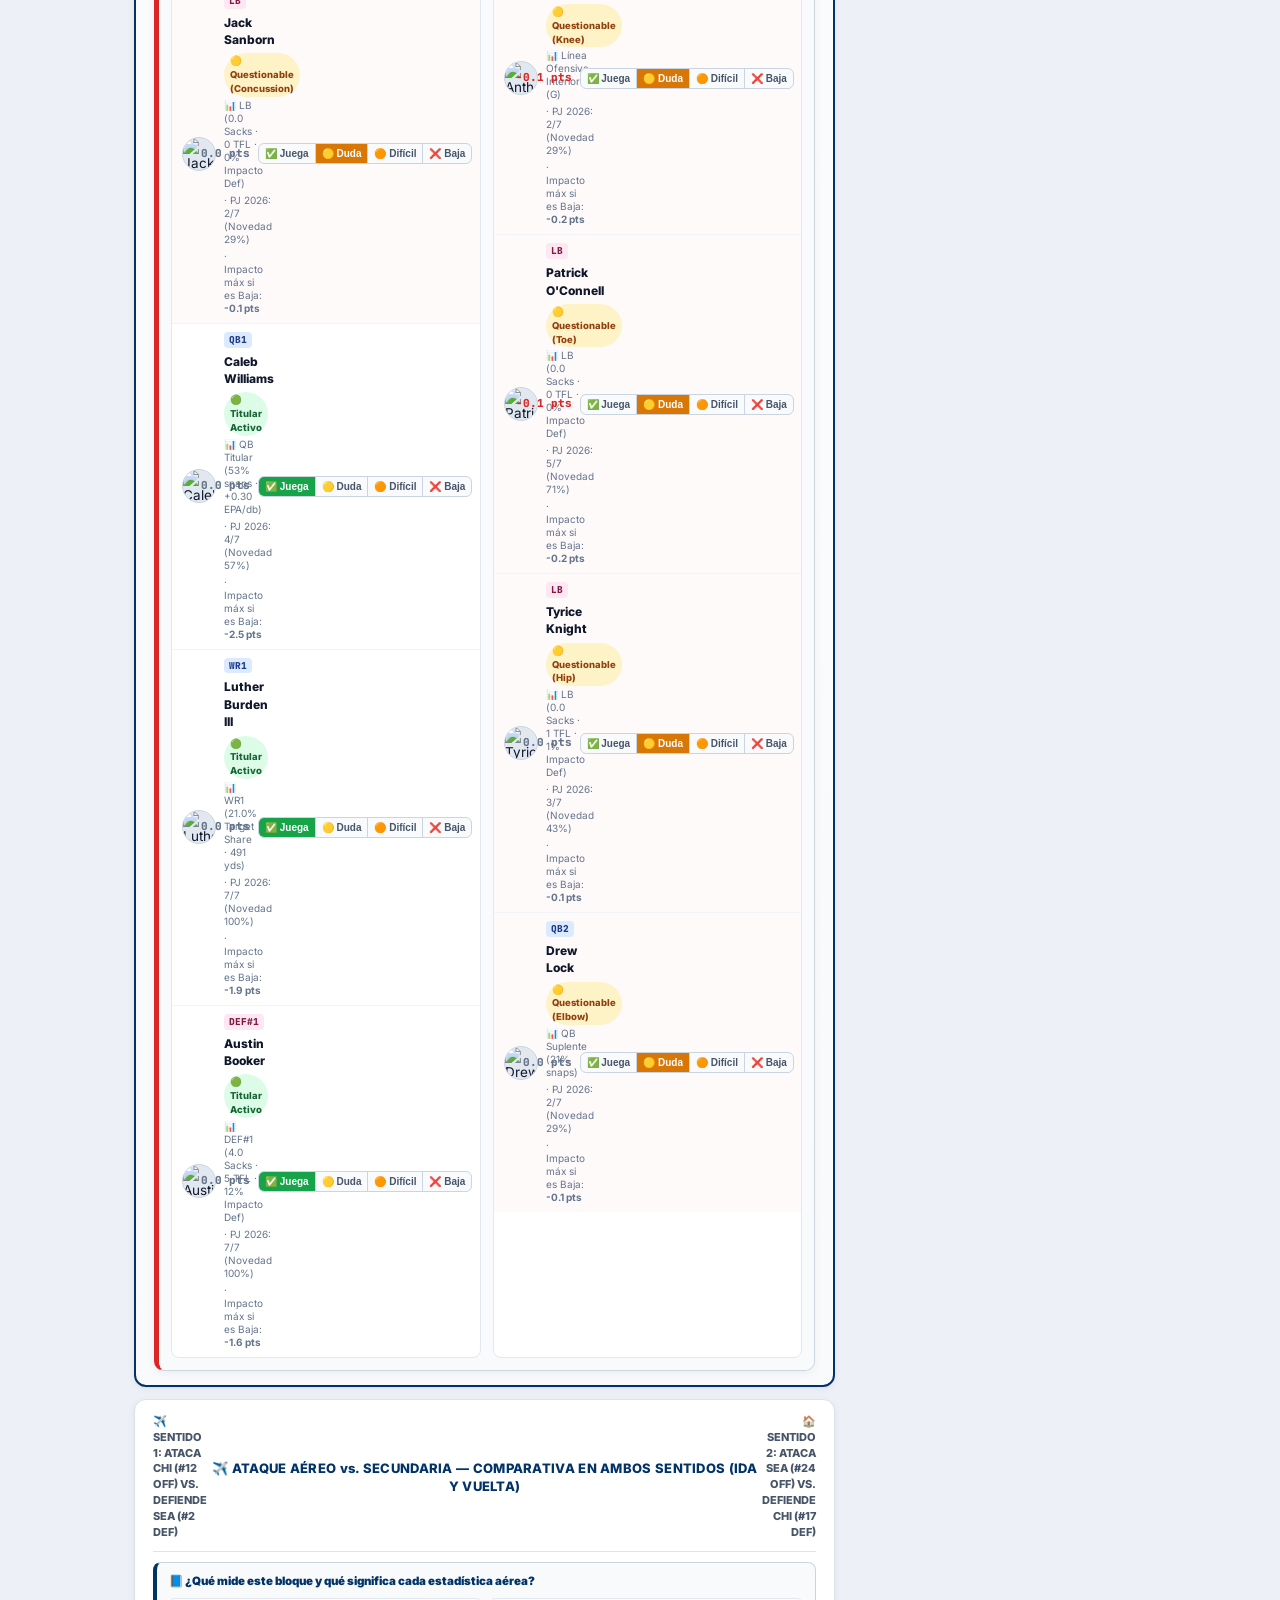
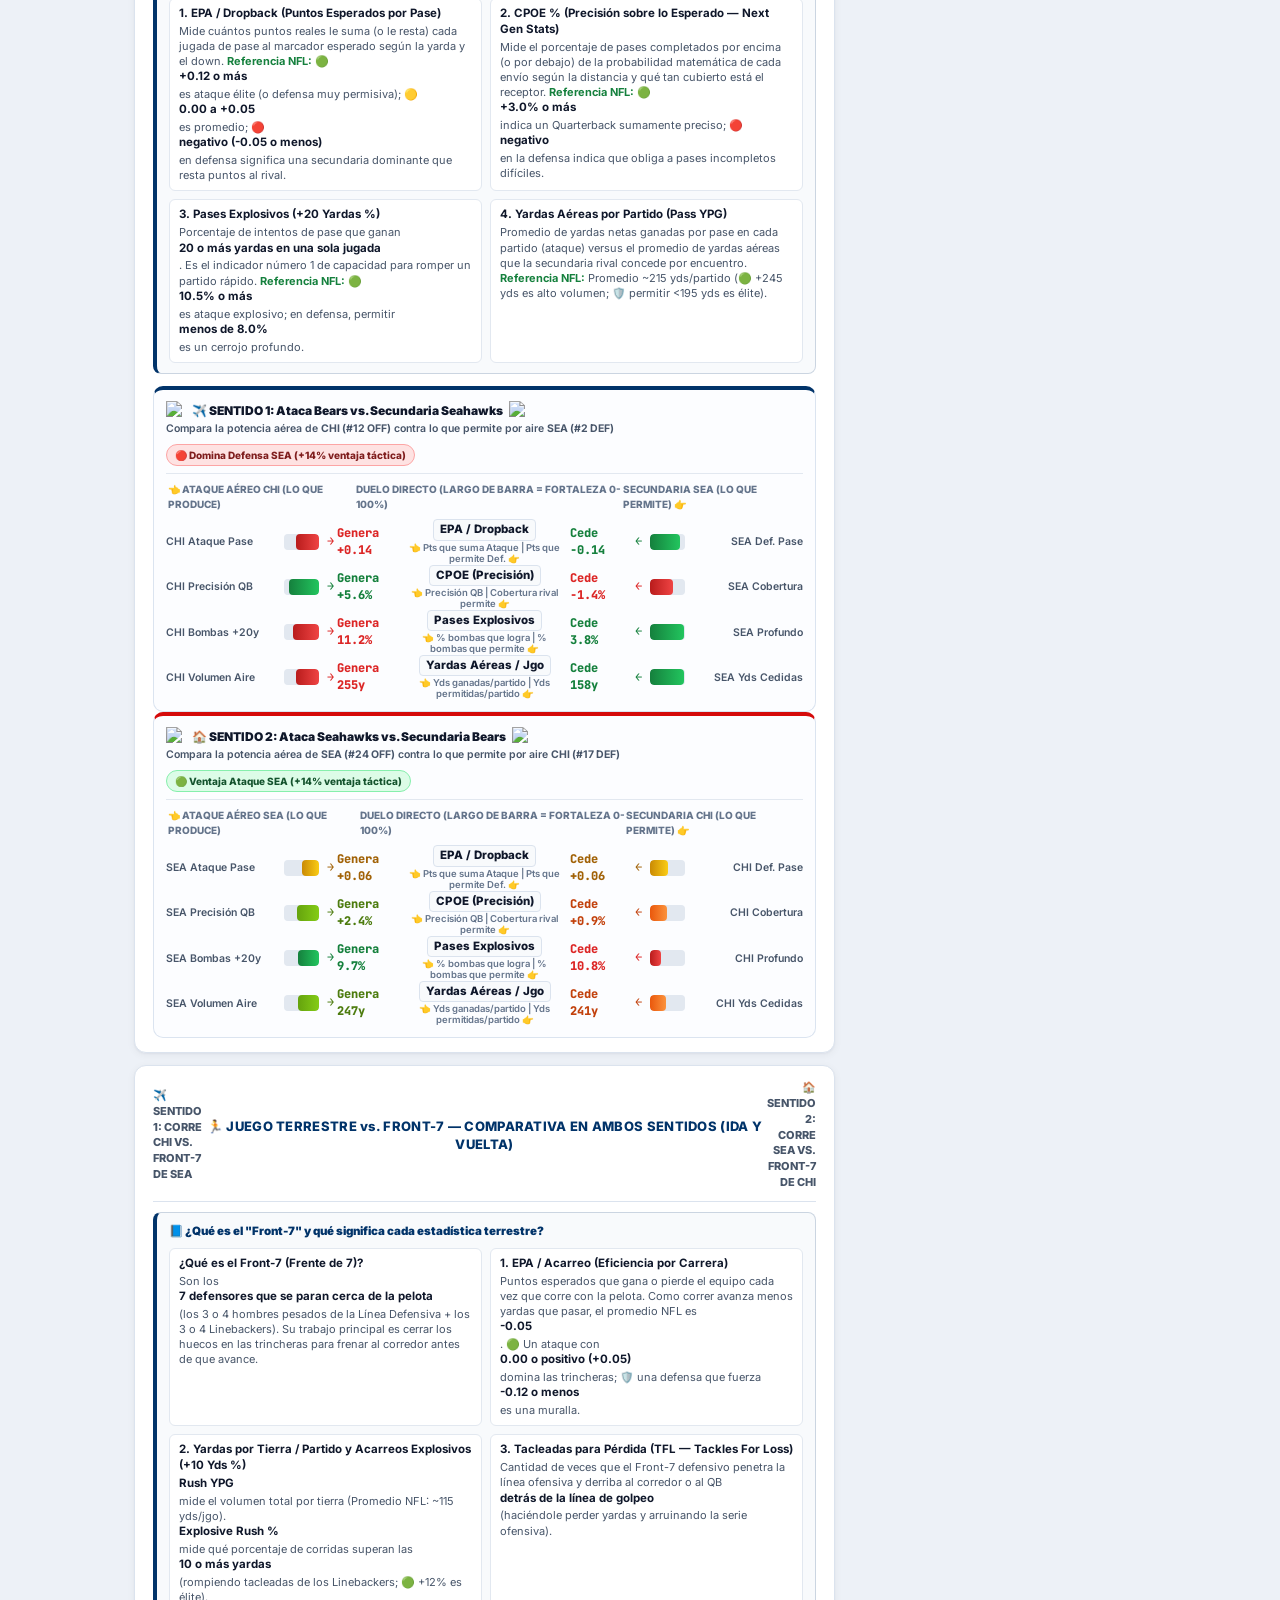
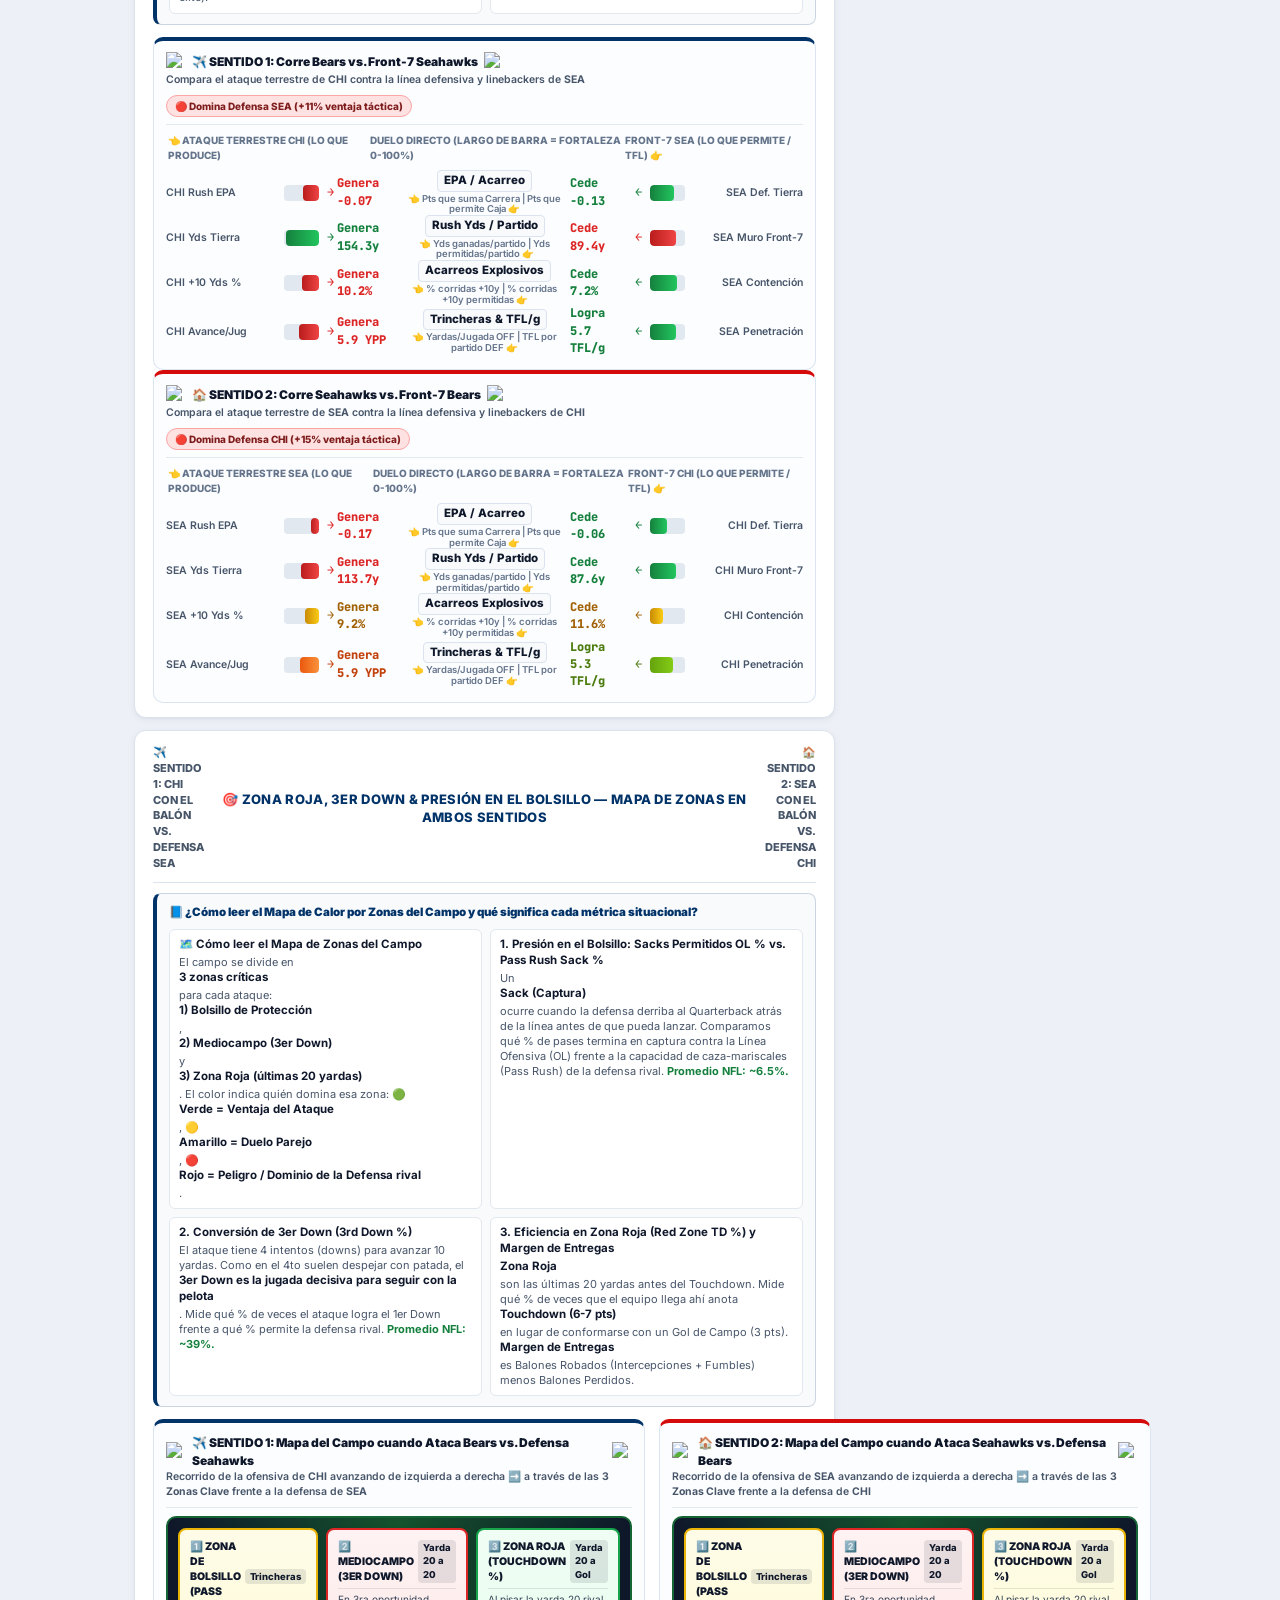
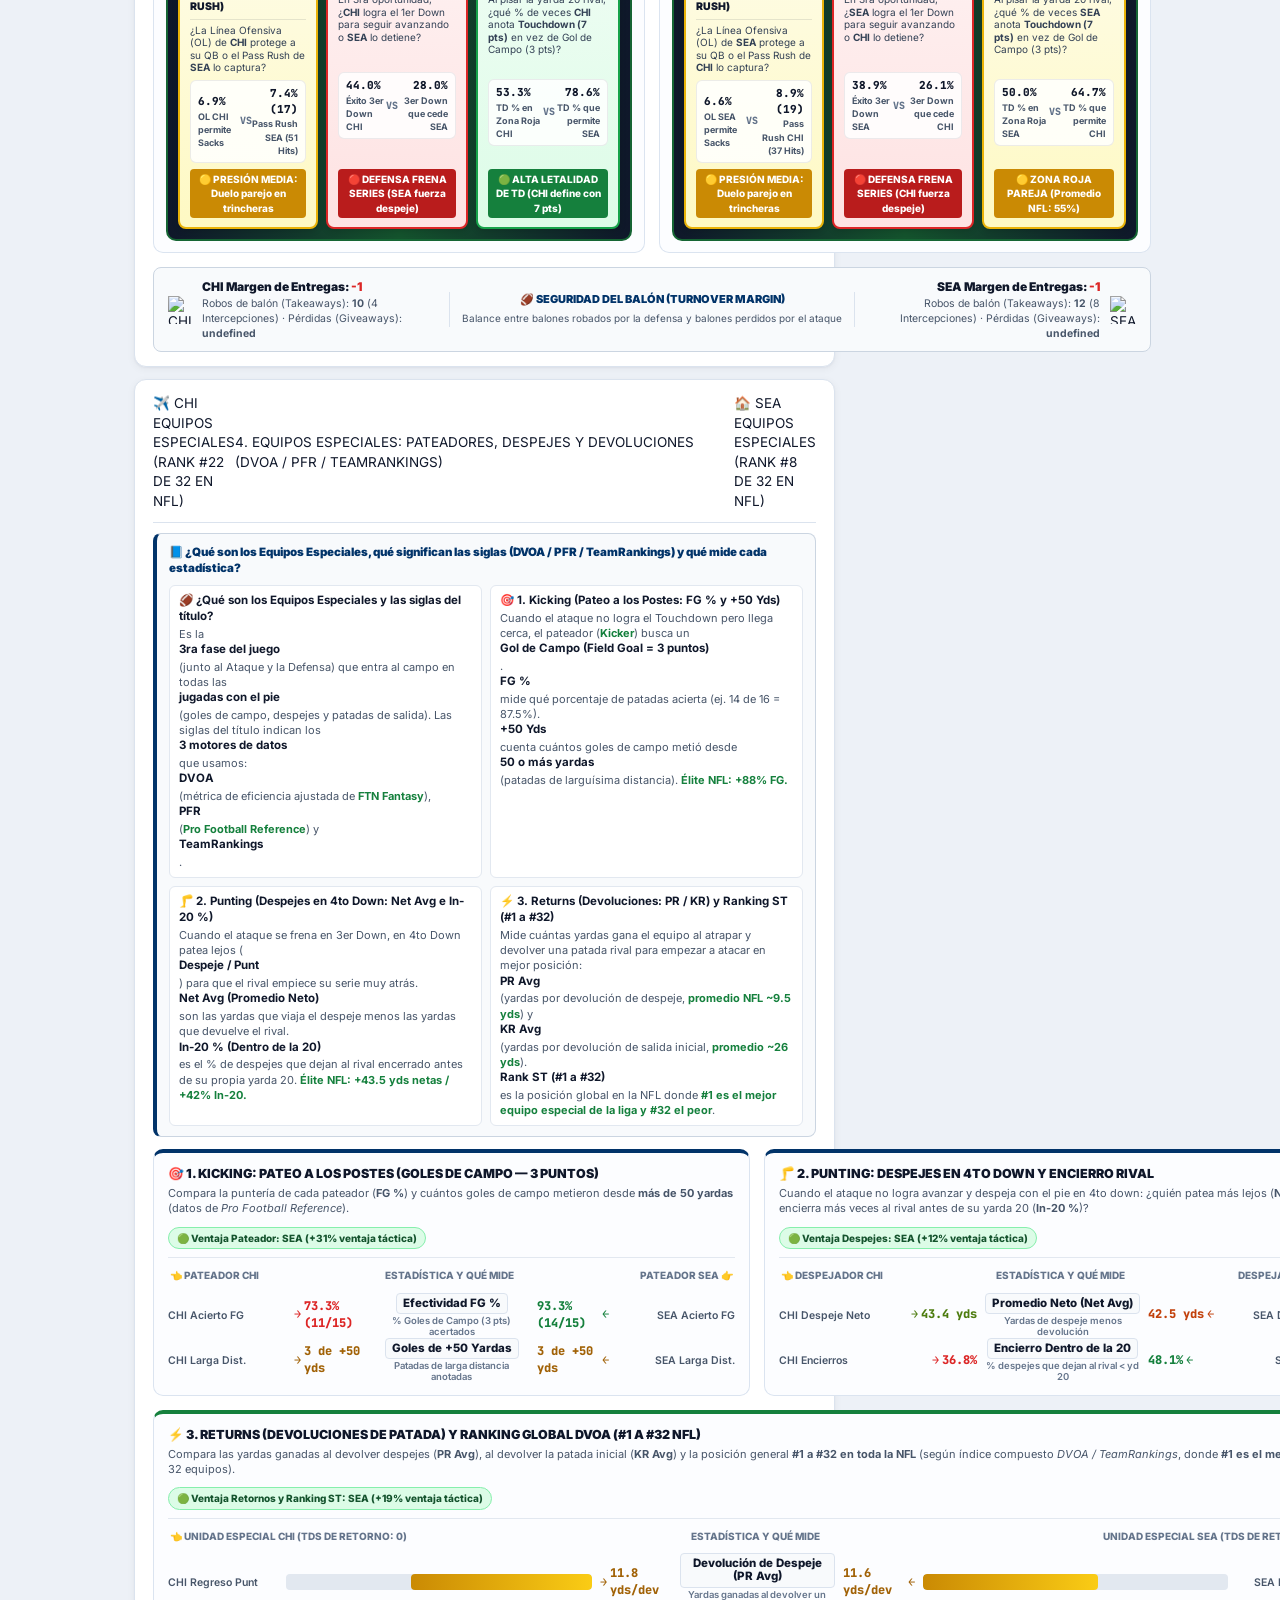
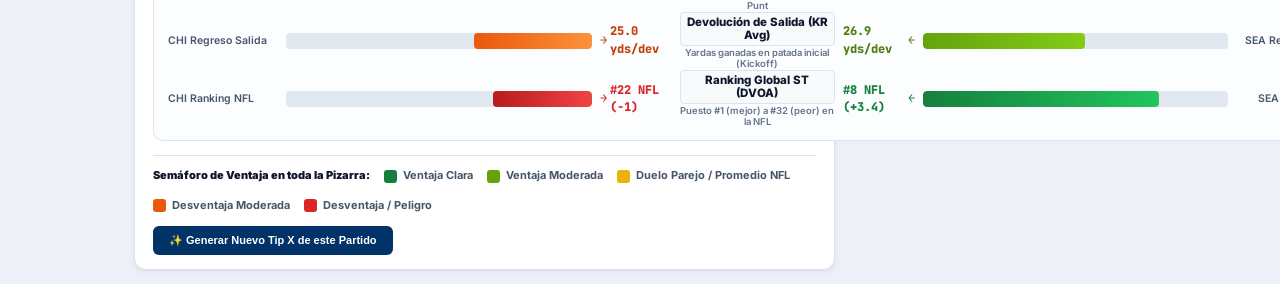
==== commit a3ea9c22: "Update index.html - NFL Analytics Engine" ====
--- a/index.html
+++ b/index.html
@@ -7,7 +7,7 @@
   <link rel="preconnect" href="https://fonts.googleapis.com">
   <link rel="preconnect" href="https://fonts.gstatic.com" crossorigin>
   <link href="https://fonts.googleapis.com/css2?family=Inter:wght@400;500;600;700;800&family=JetBrains+Mono:wght@500;600;700&display=swap" rel="stylesheet">
-  <link rel="stylesheet" href="styles.css?v=20261028v24" />
+  <link rel="stylesheet" href="styles.css?v=20261029v26" />
 </head>
 <body>
   <div class="app-shell">
@@ -185,8 +185,8 @@
                     <p>Integra la eficiencia en <strong>Zona Roja (TD%)</strong>, <strong>3er Down</strong>, <strong>Capturas (Sacks)</strong>, <strong>Margen de Entregas (Robos de balón)</strong>, las 7 métricas de <strong>Equipos Especiales (FG%, Punts, Retornos, DVOA)</strong> y la ventaja de localía NFL (<em>+1.4 pts</em>).</p>
                   </div>
                   <div class="ise-item">
-                    <strong>4. Parte Médico (ESPN) &amp; Simulador de Titulares / Bajas + Curva Logística</strong>
-                    <p>Cruza el <strong>Parte Médico Oficial de ESPN</strong> con la cuota de producción 2026 (<em>Target Share, Dropbacks, EPA y Sacks</em>) y el <strong>Factor de Novedad</strong> (sin doble conteo de lesiones antiguas), permitiendo además simular bajas en vivo (<em>Qué pasa si...</em>) y convirtiendo el margen neto a <strong>% de Victoria NFL</strong>.</p>
+                    <strong>4. Parte Médico Oficial (NFL.com + nflfastR) &amp; Simulador de Titulares / Bajas</strong>
+                    <p>Cruza el <strong>Parte Médico Oficial de NFL.com / nflfastR</strong> con la cuota de producción 2026 (<em>Target Share, Dropbacks, EPA y Sacks</em>) y el <strong>Factor de Novedad</strong> (sin doble conteo de lesiones antiguas), permitiendo además simular bajas en vivo (<em>Qué pasa si...</em>) y convirtiendo el margen neto a <strong>% de Victoria NFL</strong>.</p>
                   </div>
                 </div>
               </div>
@@ -351,7 +351,7 @@
             <div class="view-toolbar">
               <div>
                 <h2>Evaluación Integral de las 32 Franquicias NFL (Temporada 2026)</h2>
-                <p class="view-subtitle">Datos reales cruzados de RBSDM (EPA/CPOE), SumerSports, PFR, TeamRankings (Red Zone &amp; 3rd Down) y FTN DVOA. Pasá el cursor sobre cada columna para ver su explicación.</p>
+                <p class="view-subtitle">Datos oficiales en vivo de NFL.com, nflfastR (nflverse Play-by-Play: EPA, CPOE, Zona Roja TD%, 3er Down % y Success Rate) y NFL Next Gen Stats. Pasá el cursor sobre cada columna para ver su explicación.</p>
               </div>
               <div class="toolbar-filters">
                 <input type="text" id="searchTeamInput" placeholder="Buscar equipo (ej. KC, Bills, Lions)..." class="input-search" />
@@ -397,12 +397,12 @@
             </div>
           </section>
 
-          <!-- VISTA 3: JUGADORES (SCOUTING HUB: PFF / NGS / PLAYERPROFILER / PFR / SAVANT) -->
+          <!-- VISTA 3: JUGADORES (SCOUTING HUB: NFL.COM / NFLFASTR / NEXT GEN STATS) -->
           <section class="stage-view" id="view-players">
             <div class="view-toolbar">
               <div>
-                <h2>Scouting de Jugadores &amp; Métricas Avanzadas (2026) — Guía y Fórmulas</h2>
-                <p class="view-subtitle">Evaluación individual con Percentiles (0-100), EPA, CPOE, Next Gen Stats (Sensores RFID: Separation / RYOE / Time to Throw), PlayerProfiler (Target Share / WOPR) y PFR AdvStats.</p>
+                <h2>Scouting de Jugadores &amp; Métricas Oficiales (2026) — Guía y Fórmulas</h2>
+                <p class="view-subtitle">Evaluación individual con datos 100% oficiales de NFL.com, nflfastR (EPA, CPOE, Target Share, WOPR, Sacks, TFL) y NFL Next Gen Stats (Sensores RFID: Time to Throw, Air Yards/Att, Tight Window %, RYOE y Separation).</p>
               </div>
               <div class="toolbar-filters">
                 <button class="btn-toggle-guides" id="btnTogglePlayerGuide" title="Mostrar u ocultar el explicativo de métricas y fórmulas de jugadores">
@@ -422,44 +422,44 @@
 
             <!-- EXPLICATIVO DETALLADO DE CADA MÉTRICA DE JUGADORES Y CÓMO SE CALCULA -->
             <div class="inline-stat-explainer" id="playerScoutingGuide">
-              <div class="ise-title">📘 ¿Qué significa cada estadística en las tarjetas de jugadores y cómo se calcula exactamente?</div>
+              <div class="ise-title">📘 ¿Qué significa cada estadística oficial (NFL.com + nflfastR + Next Gen Stats) en las tarjetas de jugadores y cómo se calcula?</div>
               <div class="ise-grid" style="grid-template-columns: repeat(auto-fit, minmax(265px, 1fr));">
                 <div class="ise-item">
                   <strong>🏅 Percentil de Posición (Pctl 1 a 99)</strong>
                   <p><strong>¿Qué es?:</strong> Compara al jugador únicamente contra los demás de su misma posición en la NFL. Un <strong>Pctl 95</strong> significa que rinde mejor que el 95% de la liga.<br/>
-                  <strong>¿Cómo se calcula?:</strong> En <strong>QB</strong> se ordena por <em>EPA/Dropback</em>; en <strong>RB</strong> por <em>Yardas Terrestres</em>; en <strong>WR/TE</strong> por <em>Yardas de Recepción</em>; y en <strong>DEF</strong> por el <em>Puntaje de Impacto Defensivo</em> (<code>Sacks×3 + Hits×1.2 + TFL×1.5 + INT×3.5 + PD×1 + Tackles×0.25</code>).</p>
+                  <strong>¿Cómo se calcula?:</strong> En <strong>QB</strong> se ordena por <em>EPA/Dropback (nflfastR)</em>; en <strong>RB</strong> por <em>Yardas Terrestres (NFL.com)</em>; en <strong>WR/TE</strong> por <em>Yardas de Recepción (NFL.com)</em>; y en <strong>DEF</strong> por el <em>Puntaje de Impacto Defensivo Oficial</em> (<code>Sacks×3 + Hits×1.2 + TFL×1.5 + INT×3.5 + PD×1 + Tackles×0.25</code>).</p>
                 </div>
 
                 <div class="ise-item">
-                  <strong>🎯 Quarterbacks (QB): EPA, CPOE, Time to Throw, On-Target y Pressure %</strong>
-                  <p>• <strong>EPA/Dropback:</strong> <code>EPA de Pase Total ÷ (Intentos + Capturas)</code>. Puntos reales que suma cada vez que retrocede a pasar.<br/>
-                  • <strong>CPOE:</strong> <code>% Completos Real − % Esperado</code> según dificultad del tiro (distancia, presión y ventana).<br/>
+                  <strong>🎯 Quarterbacks (QB): EPA, CPOE, Time to Throw, Air Yards/Att, Tight Window % y Passer Rating</strong>
+                  <p>• <strong>EPA/Dropback (nflfastR):</strong> <code>EPA de Pase Total ÷ (Intentos + Capturas)</code>. Puntos reales que suma cada vez que retrocede a pasar.<br/>
+                  • <strong>CPOE (Next Gen Stats / nflfastR):</strong> <code>% Completos Real − % Esperado</code> según distancia y cobertura.<br/>
                   • <strong>NGS Time to Throw:</strong> Segundos promedio desde el <em>snap</em> hasta soltar el pase (chips RFID). <em>Promedio NFL: ~2.75s.</em><br/>
-                  • <strong>PFR On-Target %:</strong> <code>Pases precisos a las manos ÷ Pases lanzados</code> (<em>promedio ~75%</em>).<br/>
-                  • <strong>PFR Pressure %:</strong> <code>(Apresuramientos + Golpes + Sacks) ÷ Dropbacks</code>. % de jugadas bajo acoso defensivo.</p>
+                  • <strong>NGS Air Yards/Att &amp; Tight Window %:</strong> Profundidad media de envío y % de pases a receptores con <code>&lt; 1 yarda</code> de separación.<br/>
+                  • <strong>NFL Passer Rating:</strong> Índice oficial NFL.com (escala 0 a 158.3; promedio ~92.5).</p>
                 </div>
 
                 <div class="ise-item">
                   <strong>🏃 Corredores (RB): Yds/Acarreo, EPA/Acarreo, RYOE/Att y Caja 8+ Def</strong>
-                  <p>• <strong>Yds/Acarreo (YPC):</strong> <code>Yardas Terrestres ÷ Acarreos</code> (<em>promedio NFL: ~4.3 yds</em>).<br/>
-                  • <strong>EPA/Acarreo:</strong> <code>EPA Terrestre ÷ Acarreos</code>. Mide si sus corridas acercan al equipo al Touchdown.<br/>
-                  • <strong>NGS RYOE/Att (Rush Yards Over Expected):</strong> <code>(Yardas Reales − Yardas Esperadas por bloqueo) ÷ Acarreos</code>. Calcula mediante sensores cuántas yardas <strong>extra</strong> gana el corredor por su propia potencia/elusividad más allá del hueco de su línea.<br/>
-                  • <strong>NGS Caja 8+ Def:</strong> % de corridas donde enfrentó <strong>8 o más defensores</strong> amontonados en la línea para frenarlo.</p>
+                  <p>• <strong>Yds/Acarreo (NFL.com):</strong> <code>Yardas Terrestres ÷ Acarreos</code> (<em>promedio NFL: ~4.3 yds</em>).<br/>
+                  • <strong>EPA/Acarreo (nflfastR):</strong> <code>EPA Terrestre ÷ Acarreos</code>. Mide si sus corridas acercan al equipo al Touchdown.<br/>
+                  • <strong>NGS RYOE/Att (Rush Yards Over Expected):</strong> <code>(Yardas Reales − Yardas Esperadas por bloqueo) ÷ Acarreos</code>. Calcula con sensores RFID cuántas yardas <strong>extra</strong> gana el corredor por su propia potencia/elusividad.<br/>
+                  • <strong>NGS Caja 8+ Def:</strong> % de corridas donde enfrentó <strong>8 o más defensores</strong> en la caja.</p>
                 </div>
 
                 <div class="ise-item">
-                  <strong>🙌 Receptores (WR y TE): Target Share, Air Yards Share, WOPR y Separation</strong>
-                  <p>• <strong>Target Share (Cuota de Objetivos):</strong> <code>Pases lanzados al jugador ÷ Total de pases del equipo</code> (<em>Estrella #1: +24%</em>).<br/>
-                  • <strong>Air Yards Share:</strong> <code>Yardas aéreas voladas hacia él ÷ Total de yardas aéreas del equipo</code> (amenaza profunda).<br/>
-                  • <strong>WOPR (Weighted Opportunity Rating):</strong> Fórmula de <em>PlayerProfiler</em> que mide el rol total del receptor: <code>(1.5 × Target Share) + (0.7 × Air Yards Share)</code>. <em>Élite: &gt; 0.60.</em><br/>
-                  • <strong>NGS Separation:</strong> Distancia promedio en yardas entre el receptor y su marcador al llegar el balón (<em>promedio NFL: ~2.8 yds</em>).</p>
+                  <strong>🙌 Receptores (WR y TE): Target Share, Air Yards Share, WOPR y NGS Separation</strong>
+                  <p>• <strong>Target Share (nflfastR):</strong> <code>Pases lanzados al jugador ÷ Total de pases del equipo</code> (<em>Estrella #1: +24%</em>).<br/>
+                  • <strong>Air Yards Share (nflfastR):</strong> <code>Yardas aéreas voladas hacia él ÷ Total de yardas aéreas del equipo</code>.<br/>
+                  • <strong>WOPR (nflfastR):</strong> Rol total ponderado: <code>(1.5 × Target Share) + (0.7 × Air Yards Share)</code>. <em>Élite: &gt; 0.60.</em><br/>
+                  • <strong>NGS Separation:</strong> Distancia promedio en yardas entre el receptor y su marcador al llegar el balón (chips RFID; <em>promedio NFL: ~2.8 yds</em>).</p>
                 </div>
 
                 <div class="ise-item">
-                  <strong>🛡️ Defensores (DEF): Sacks, QB Hits, TFL, Pressures y Rating Permitido</strong>
-                  <p>• <strong>Sacks / QB Hits / TFL:</strong> Capturas al QB, golpes al QB tras lanzar y derribos detrás de la línea que restan yardas.<br/>
-                  • <strong>PFR Pressures (Presiones Totales):</strong> <code>Sacks + QB Hits + Hurries (apresuramientos)</code>. Mide cuántas jugadas arruinó el defensor en el bolsillo.<br/>
-                  • <strong>PFR Rating Permitido:</strong> Índice de pasador (escala 0 a 158.3) que logran los QBs rivales cuando lanzan contra la cobertura de este defensor. <em>¡Cuanto MÁS BAJO mejor! (&lt; 75.0 es cerrojo élite).</em></p>
+                  <strong>🛡️ Defensores (DEF): Sacks, QB Hits, TFL, Tackles, INT, PD y Fumbles Forzados</strong>
+                  <p>• <strong>Sacks / QB Hits / TFL (NFL.com &amp; nflfastR):</strong> Capturas al QB, golpes al mariscal tras lanzar y derribos detrás de la línea que hacen perder yardas.<br/>
+                  • <strong>Tackles Totales y Solo (NFL.com &amp; nflfastR):</strong> Derribos combinados e individuales en campo abierto.<br/>
+                  • <strong>Intercepciones (INT), Pases Defendidos (PD) y Fumbles Forzados (FF):</strong> Jugadas de impacto directo en cobertura y robos de balón oficiales.</p>
                 </div>
               </div>
             </div>
@@ -469,7 +469,7 @@
               <div class="pxp-header">
                 <span id="playerXPostHeaderTitle">Vista previa del Post Scouting para X.com (con Tarjeta 16:9 del Jugador)</span>
                 <div style="display:flex; gap:6px; align-items:center; flex-wrap:wrap;">
-                  <span id="playerXPostCharCount" class="pxp-len">0 / 280 chars</span>
+                  <span id="playerXPostCharCount" class="pxp-len">0 / 279 máx</span>
                   <button class="btn-quick-copy-x" id="btnCopyPlayerXText" type="button" style="padding:3px 9px; font-size:11px;">📋 Copiar Texto</button>
                   <button class="btn-quick-intent-x" id="btnOpenPlayerXIntent" type="button" style="padding:3px 9px; font-size:11px;">🐦 Publicar en X.com</button>
                   <button class="btn-pxp-img-action" id="btnClosePlayerXPreview" type="button" style="flex:0; padding:3px 8px;">✕ Cerrar</button>
@@ -500,7 +500,7 @@
             <div class="view-toolbar">
               <div>
                 <h2>Radar de Top News — Solo Alto Impacto</h2>
-                <p class="view-subtitle">Filtrado en tiempo real de NBC Rotoworld, The Athletic, ProFootballTalk, ESPN, NFL.com, Over The Cap, Spotrac y Reddit (r/NFL).</p>
+                <p class="view-subtitle">Filtrado en tiempo real con prioridad en NFL.com Oficial, NBC Rotoworld, The Athletic, ProFootballTalk, ESPN, Over The Cap, Spotrac y Reddit (r/NFL).</p>
               </div>
               <div class="toolbar-filters">
                 <button class="btn-toggle-inline-guides" id="btnToggleNewsGuide" title="Mostrar u ocultar la explicación de cómo se ordenan y puntúan las noticias">📘 Cómo se ordenan las noticias: VISIBLE</button>
@@ -519,11 +519,11 @@
                 </select>
                 <select id="filterNewsSource" class="select-filter">
                   <option value="ALL">Todas las 8 Fuentes</option>
+                  <option value="NFL.com News">NFL.com News (Oficial)</option>
                   <option value="NBC Sports Rotoworld">NBC Sports Rotoworld</option>
                   <option value="The Athletic NFL">The Athletic NFL</option>
                   <option value="ProFootballTalk (PFT)">ProFootballTalk (PFT)</option>
                   <option value="ESPN NFL">ESPN NFL</option>
-                  <option value="NFL.com News">NFL.com News</option>
                   <option value="Over The Cap (OTC)">Over The Cap (OTC)</option>
                   <option value="Spotrac NFL">Spotrac NFL</option>
                   <option value="Reddit (r/NFL)">Reddit (r/NFL)</option>
@@ -547,8 +547,8 @@
                   <br>• <strong>+28 pts (Salarial / Cap):</strong> <code>contract</code>, <code>cap</code>, <code>restructure</code>, <code>extension</code>, <code>dead money</code>.
                 </div>
                 <div class="beb-card">
-                  <strong>3. Bonus por Fuente, Equipo y Filtro Anti-Ruido</strong>
-                  <br>• <strong>+18 a +25 pts de Base por Fuente:</strong> Prioriza partes médicos directos (<em>Rotoworld</em>) y análisis salariales (<em>Over The Cap / Spotrac</em>).
+                  <strong>3. Bonus por Fuente Oficial, Equipo y Filtro Anti-Ruido</strong>
+                  <br>• <strong>+28 pts de Base para NFL.com Oficial:</strong> Prioriza los partes y comunicados oficiales de <em>NFL.com News</em>, seguidos por <em>Rotoworld</em> (+25 pts) y <em>Over The Cap / Spotrac</em> (+24 pts).
                   <br>• <strong>+18 pts por Franquicia Detectada:</strong> Si identifica al equipo afectado (ej. <code>NYG</code>, <code>CIN</code>, <code>PHI</code>), suma prioridad táctica (máximo <strong>99 pts</strong>).
                   <br>• <strong>Filtro Anti-Humo:</strong> Toda noticia con menos de <strong>25 pts</strong> se descarta automáticamente.
                 </div>
@@ -567,7 +567,7 @@
             <div class="view-toolbar">
               <div>
                 <h2>Directorio Directo de las 18 Fuentes Oficiales Conectadas</h2>
-                <p class="view-subtitle">Acceso rápido a los 10 motores de estadísticas avanzadas y los 8 portales de noticias de alto impacto.</p>
+                <p class="view-subtitle">Encabezado por los 3 motores primarios oficiales (NFL.com Oficial, nflfastR / nflverse y NFL Next Gen Stats) junto al ecosistema analítico y de noticias de alto impacto.</p>
               </div>
             </div>
             <div class="sources-directory-grid" id="sourcesDirectoryGrid"></div>
@@ -577,8 +577,8 @@
           <section class="stage-view" id="view-glossary">
             <div class="view-toolbar">
               <div>
-                <h2>📖 Guía Explicativa y Diccionario de Estadísticas Avanzadas NFL</h2>
-                <p class="view-subtitle">Explicación paso a paso, en español claro y con ejemplos prácticos, de cada métrica de RBSDM, Next Gen Stats, FTN DVOA, SumerSports, PFF, PlayerProfiler y Pro Football Reference.</p>
+                <h2>📖 Guía Explicativa y Diccionario de Estadísticas Oficiales NFL</h2>
+                <p class="view-subtitle">Explicación paso a paso, en español claro y con ejemplos prácticos, de cada métrica oficial de NFL.com, nflfastR (nflverse), NFL Next Gen Stats (RFID), RBSDM y DVOA.</p>
               </div>
               <div class="toolbar-filters">
                 <input type="text" id="searchGlossaryInput" placeholder="Buscar concepto (ej. EPA, CPOE, Zona Roja, Front-7, WOPR)..." class="input-search" style="min-width:290px;" />
@@ -707,7 +707,7 @@
   <!-- TOAST DE NOTIFICACIONES -->
   <div class="toast-notification hidden" id="toastNotification"></div>
 
-  <script src="data/nfl_dashboard_data.js?v=20261028v24"></script>
-  <script src="app.js?v=20261028v24"></script>
+  <script src="data/nfl_dashboard_data.js?v=20261029v26"></script>
+  <script src="app.js?v=20261029v26"></script>
 </body>
 </html>
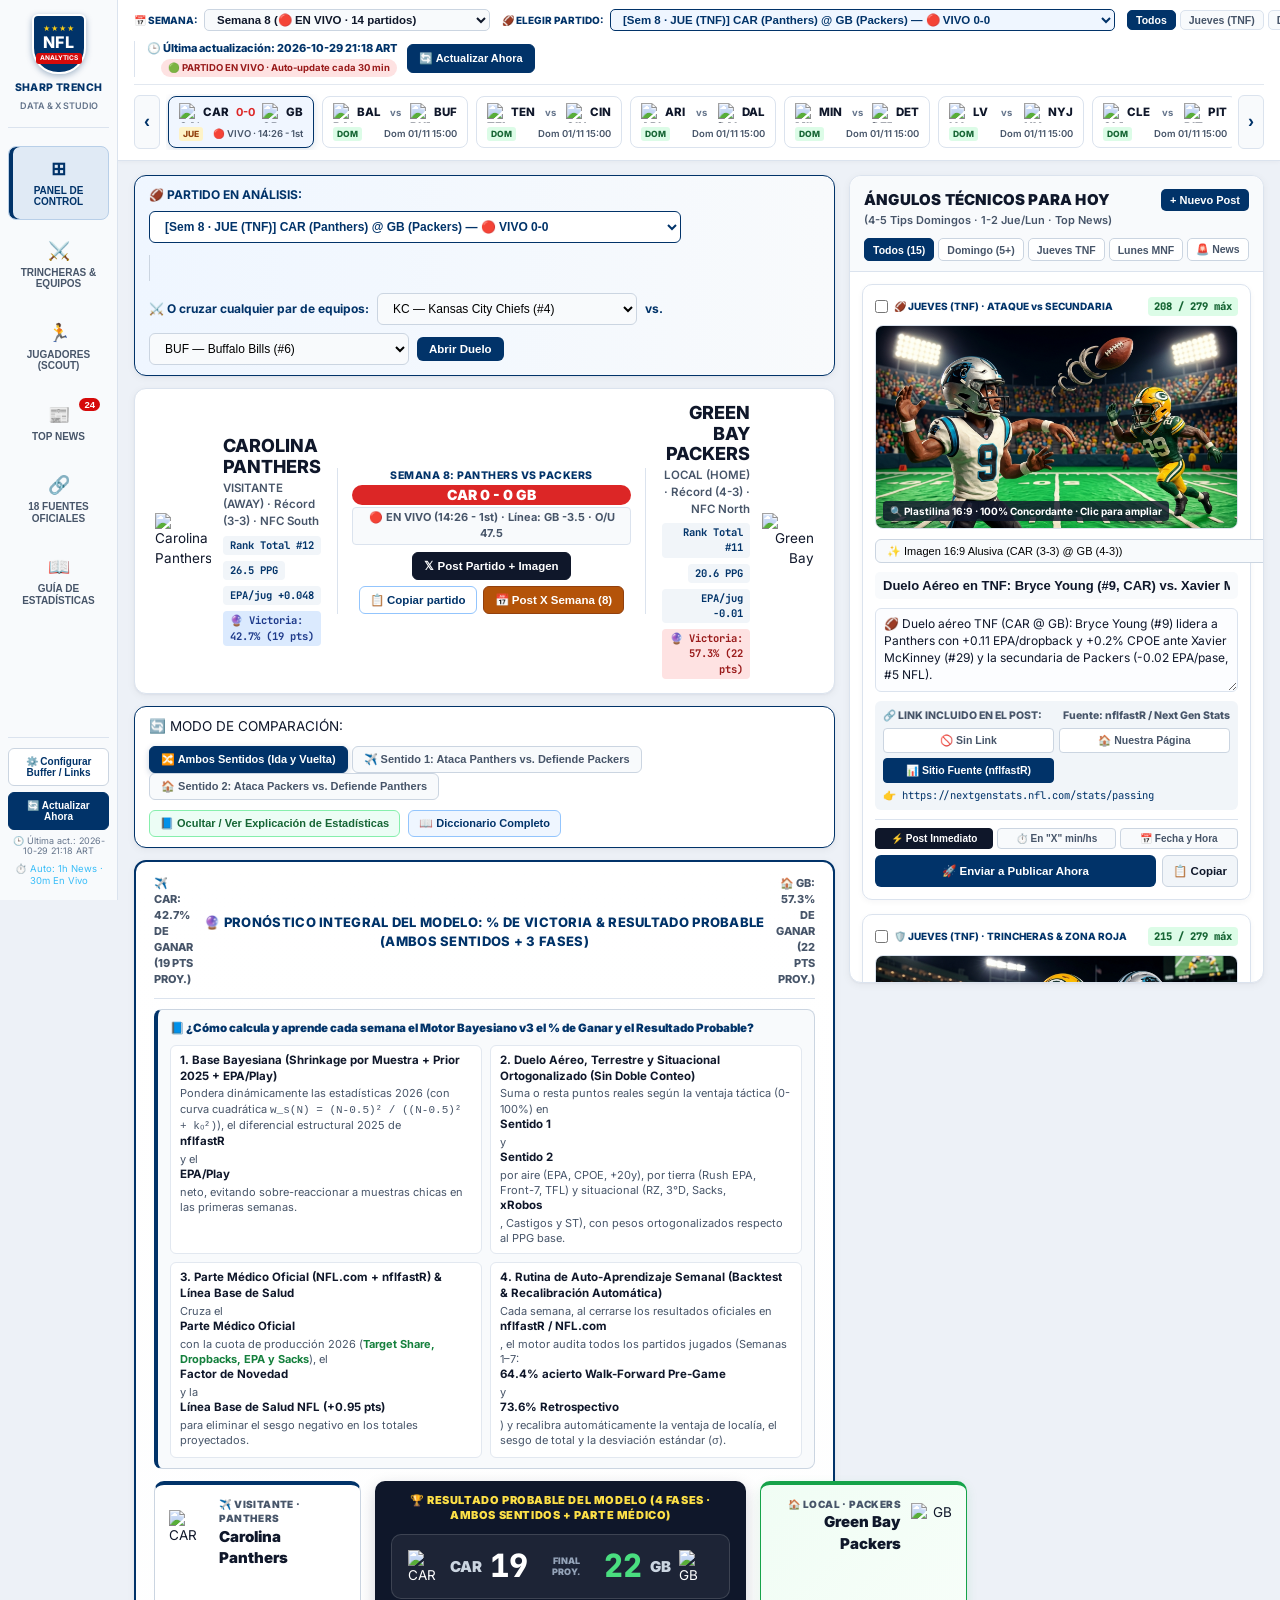
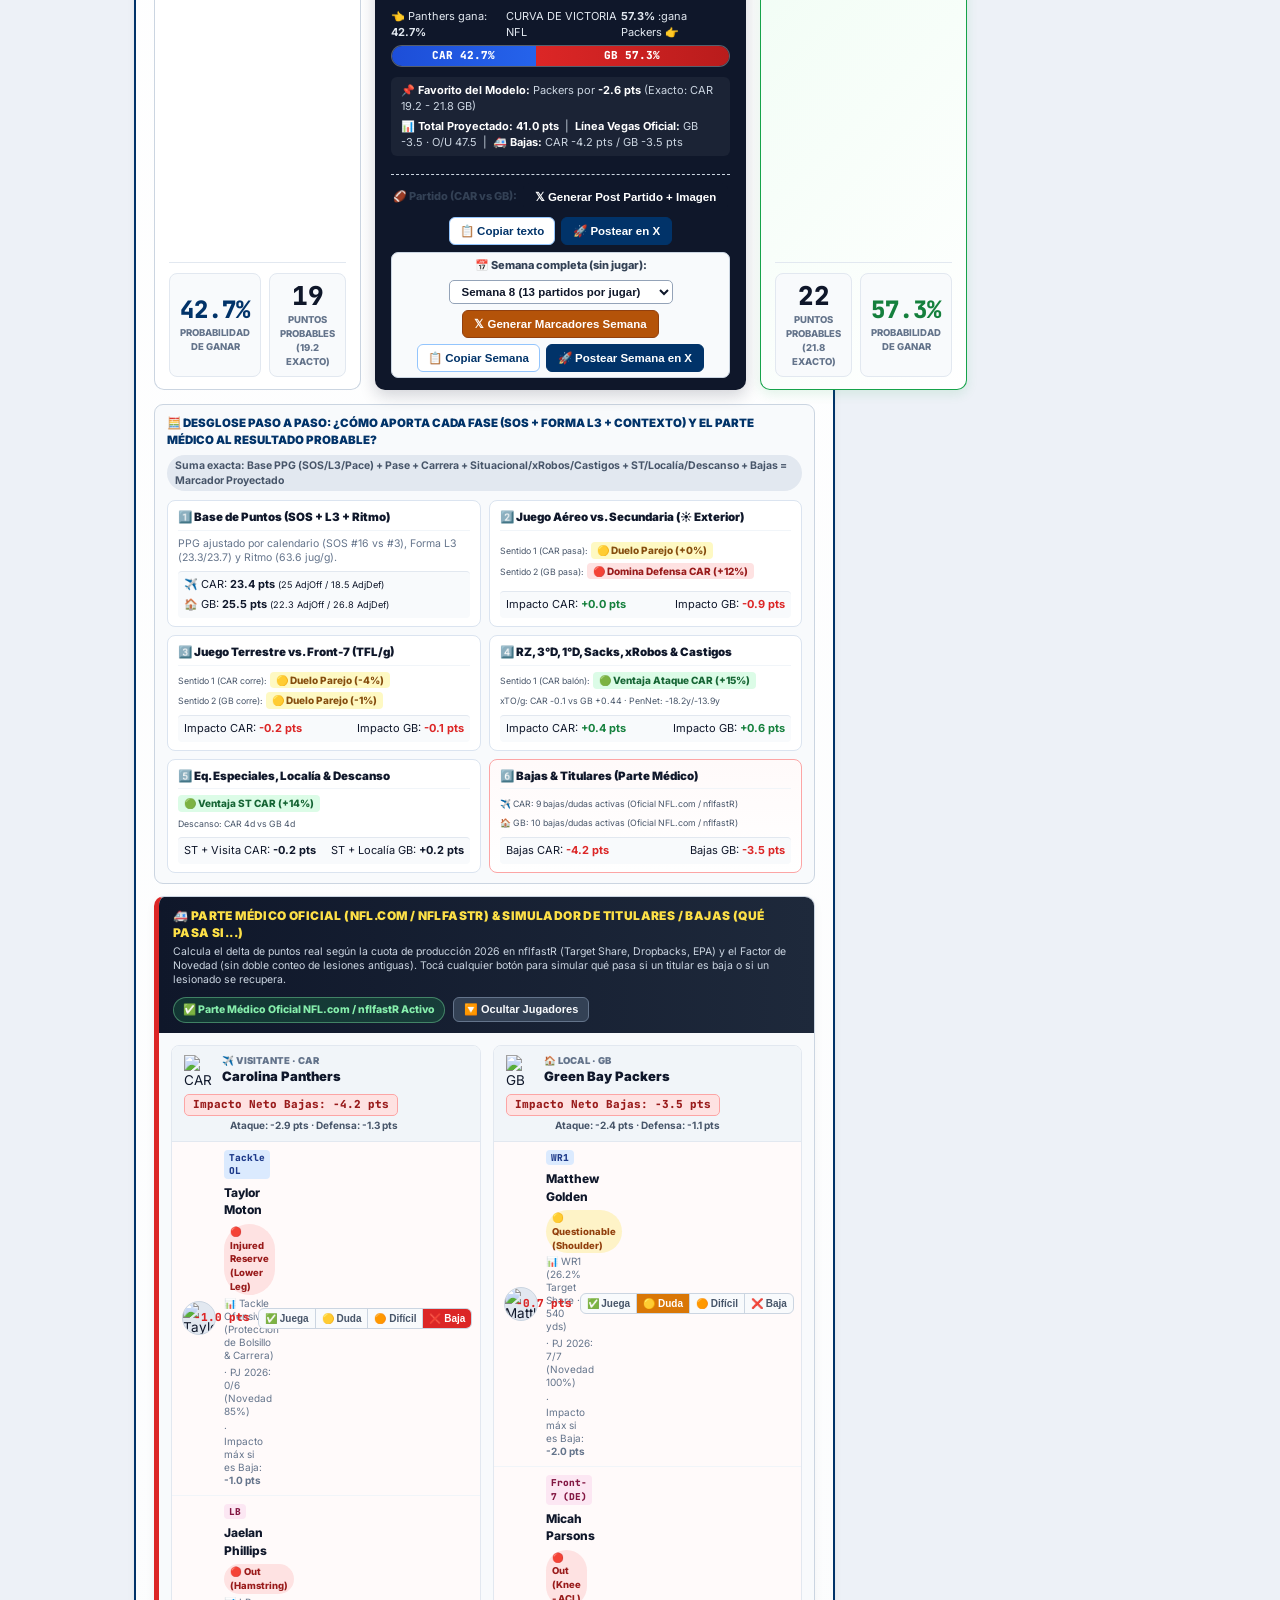
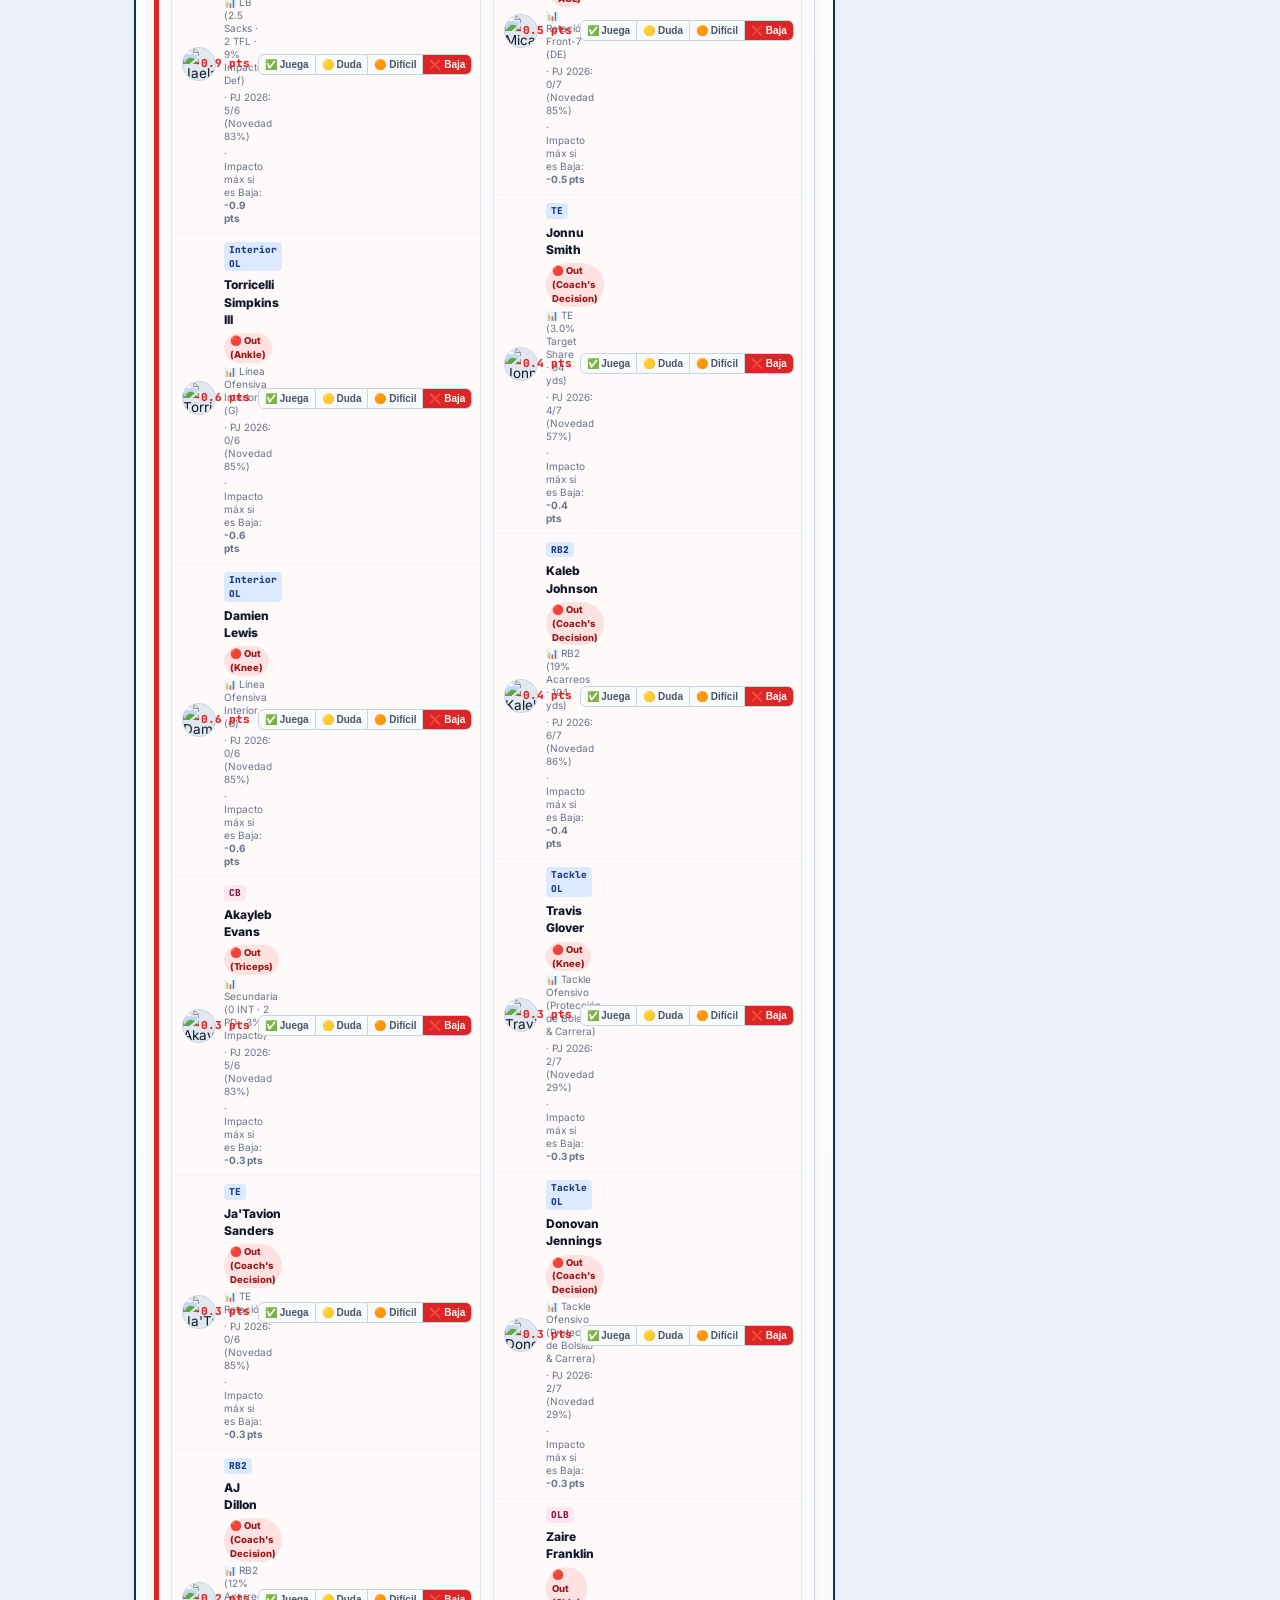
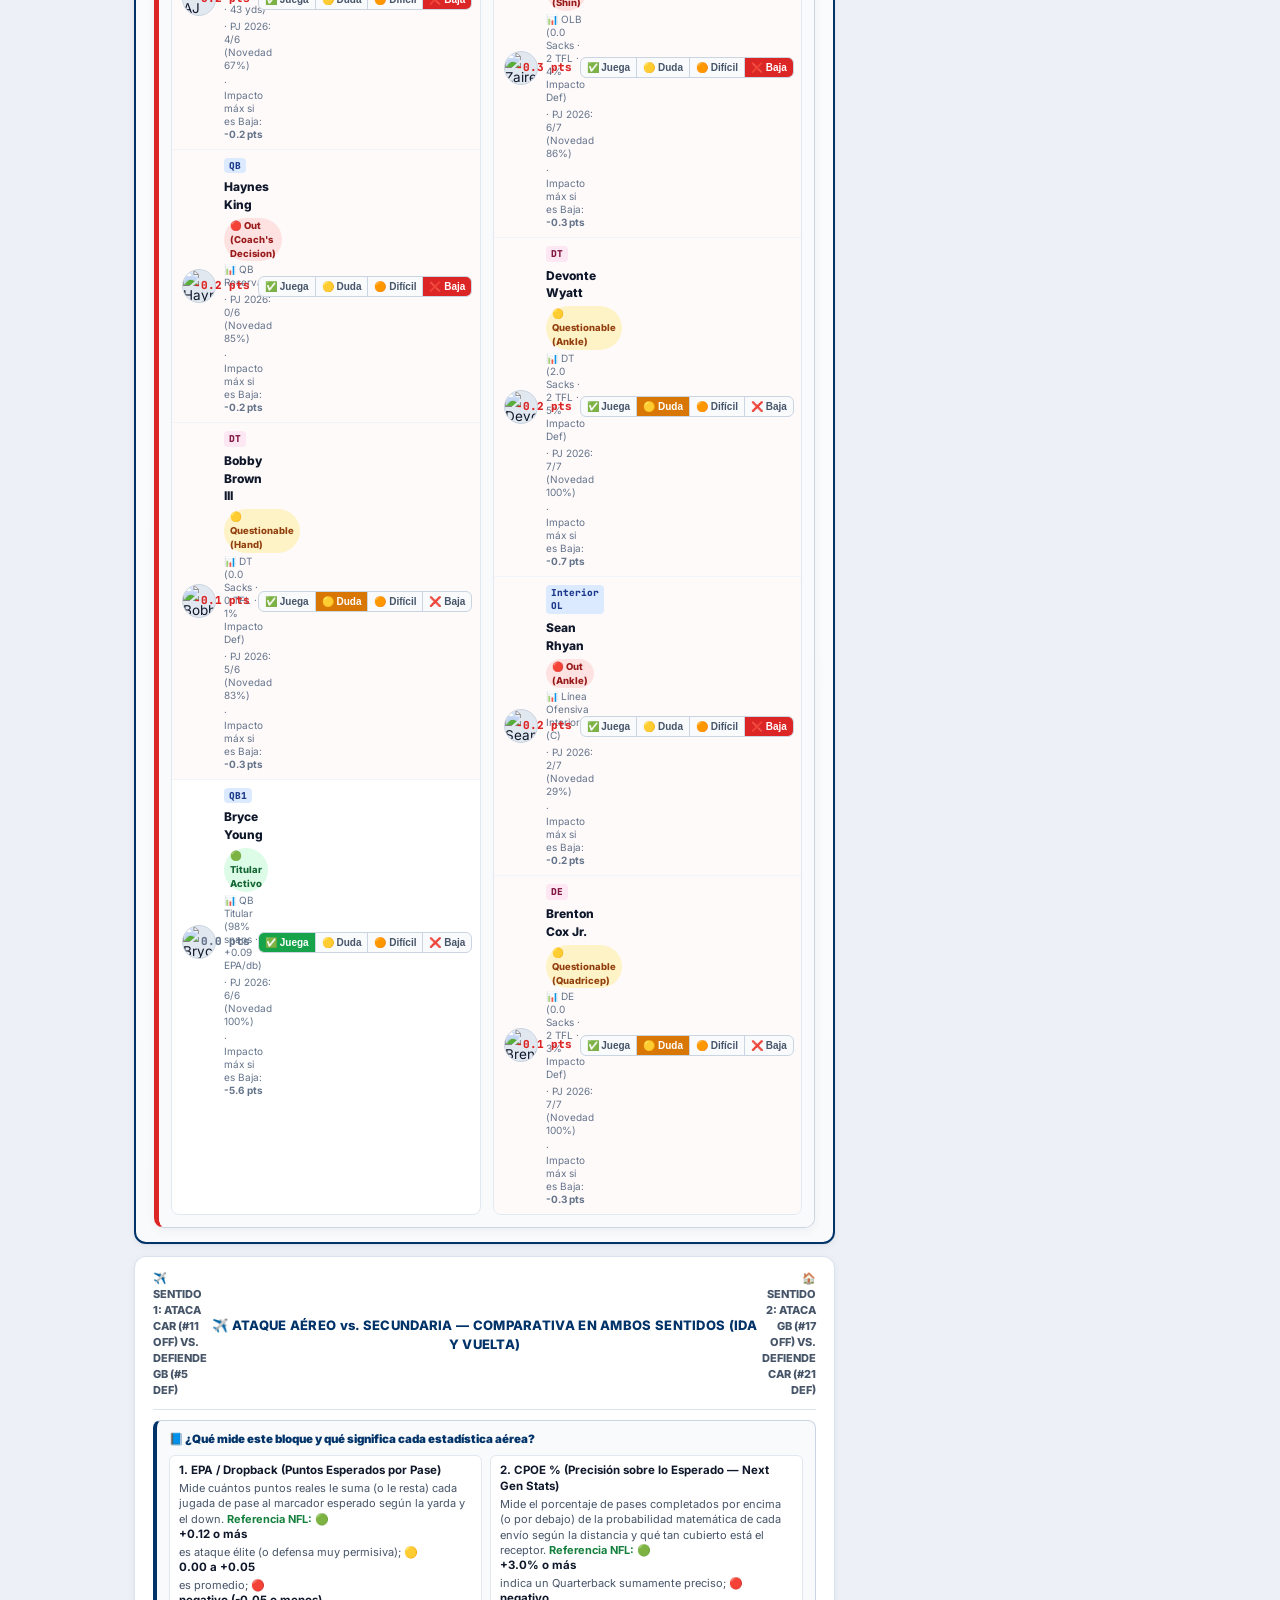
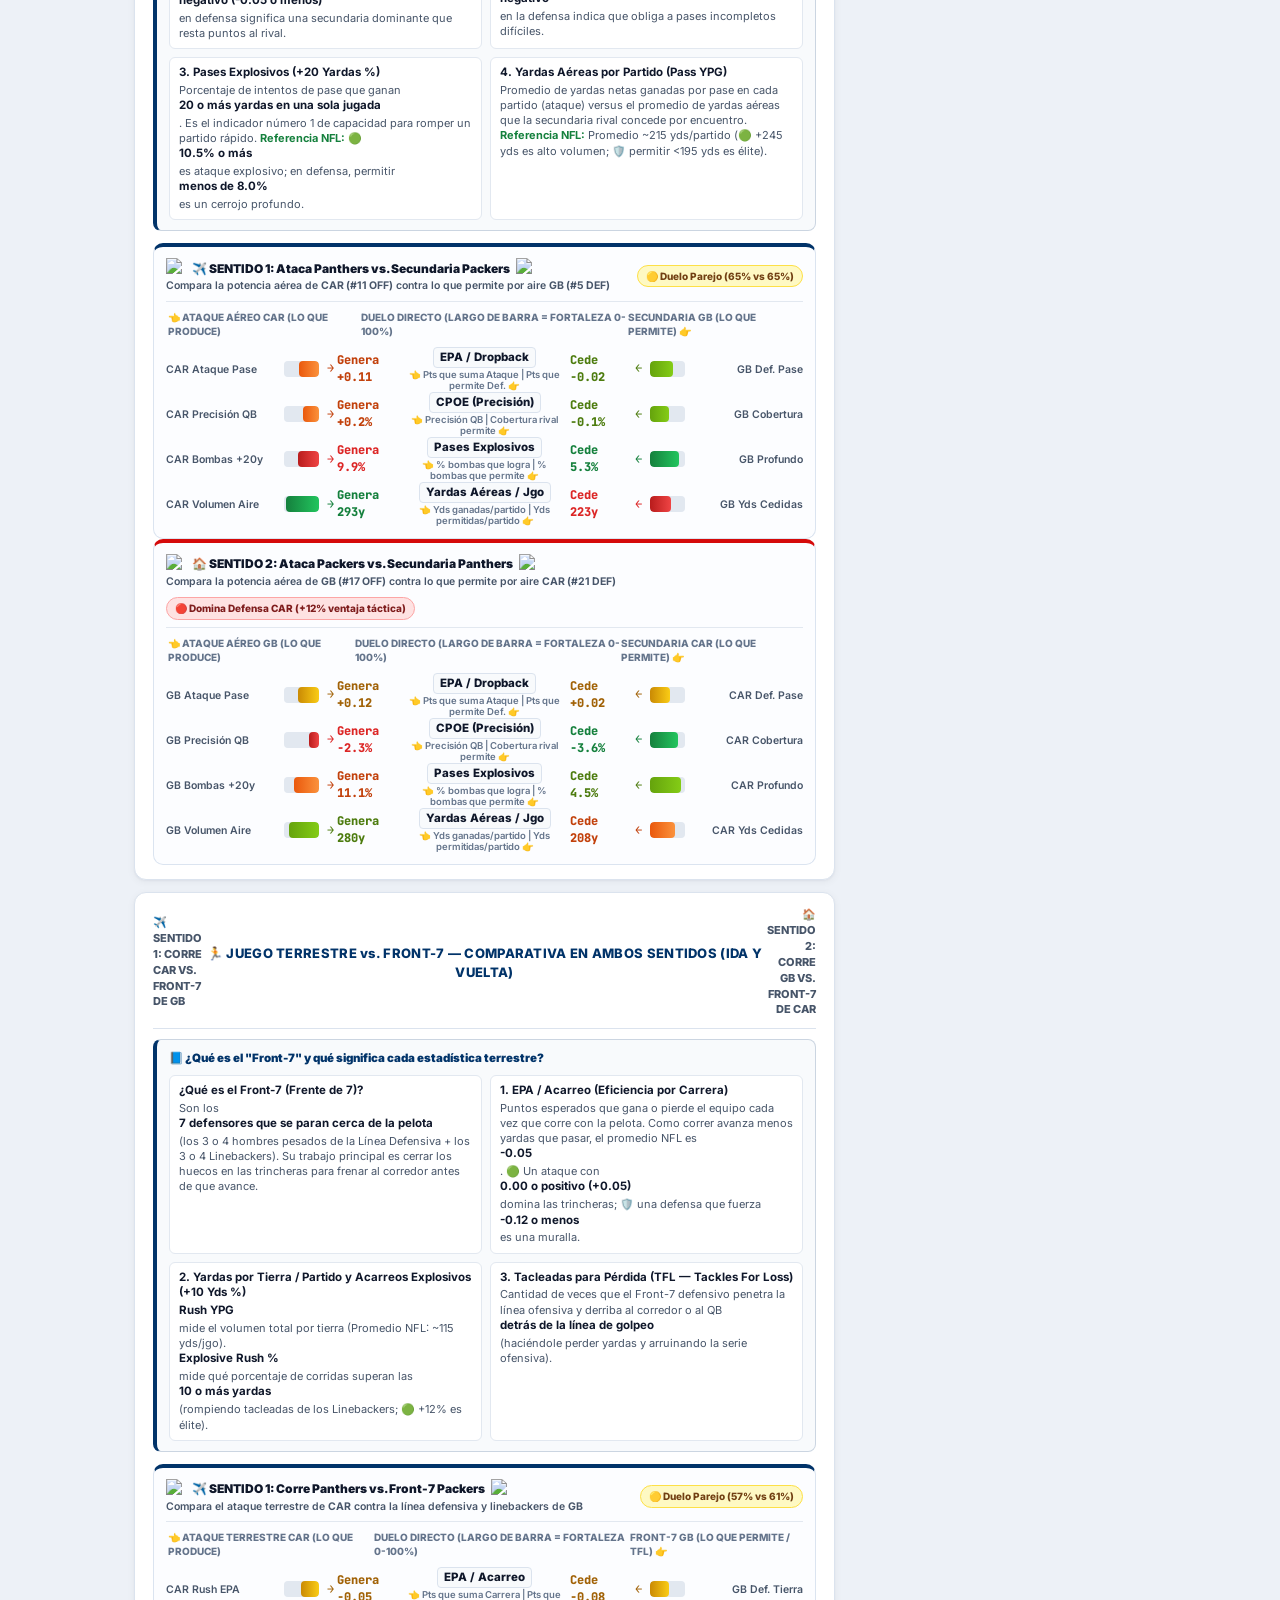
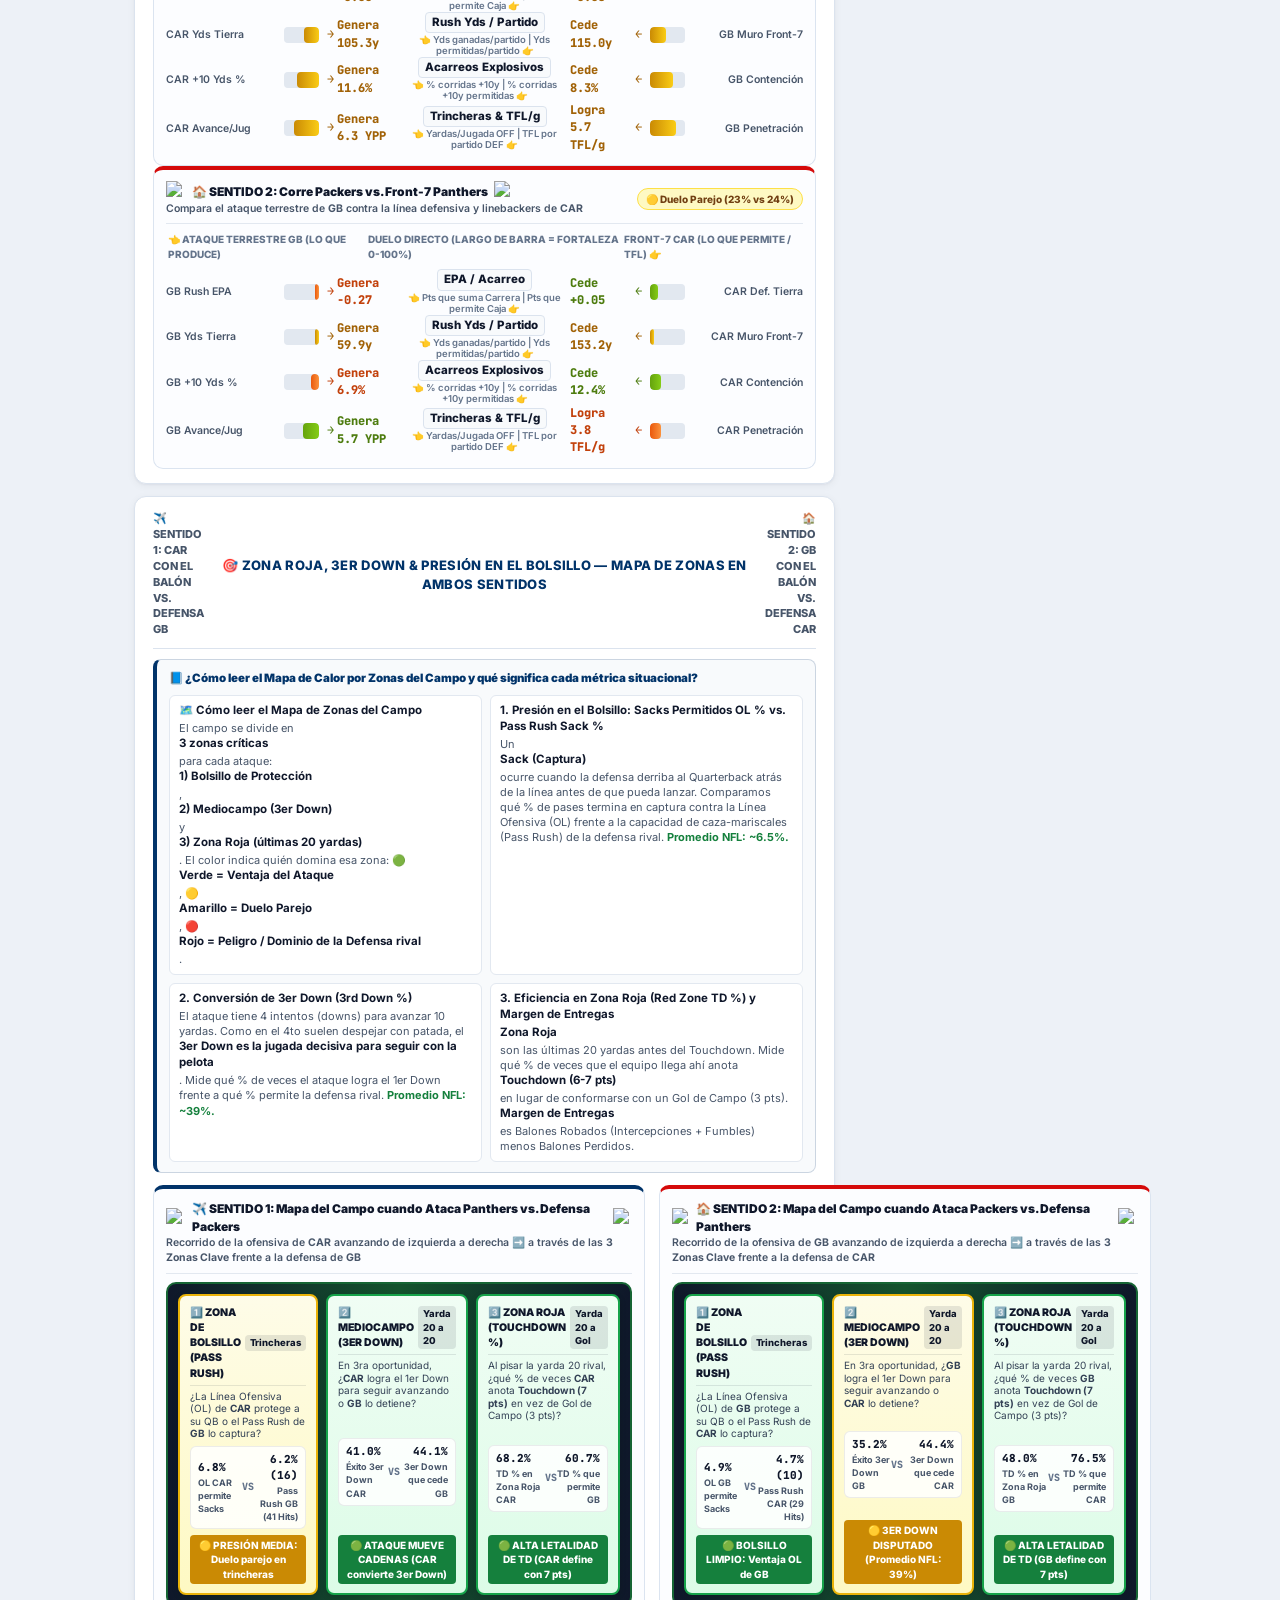
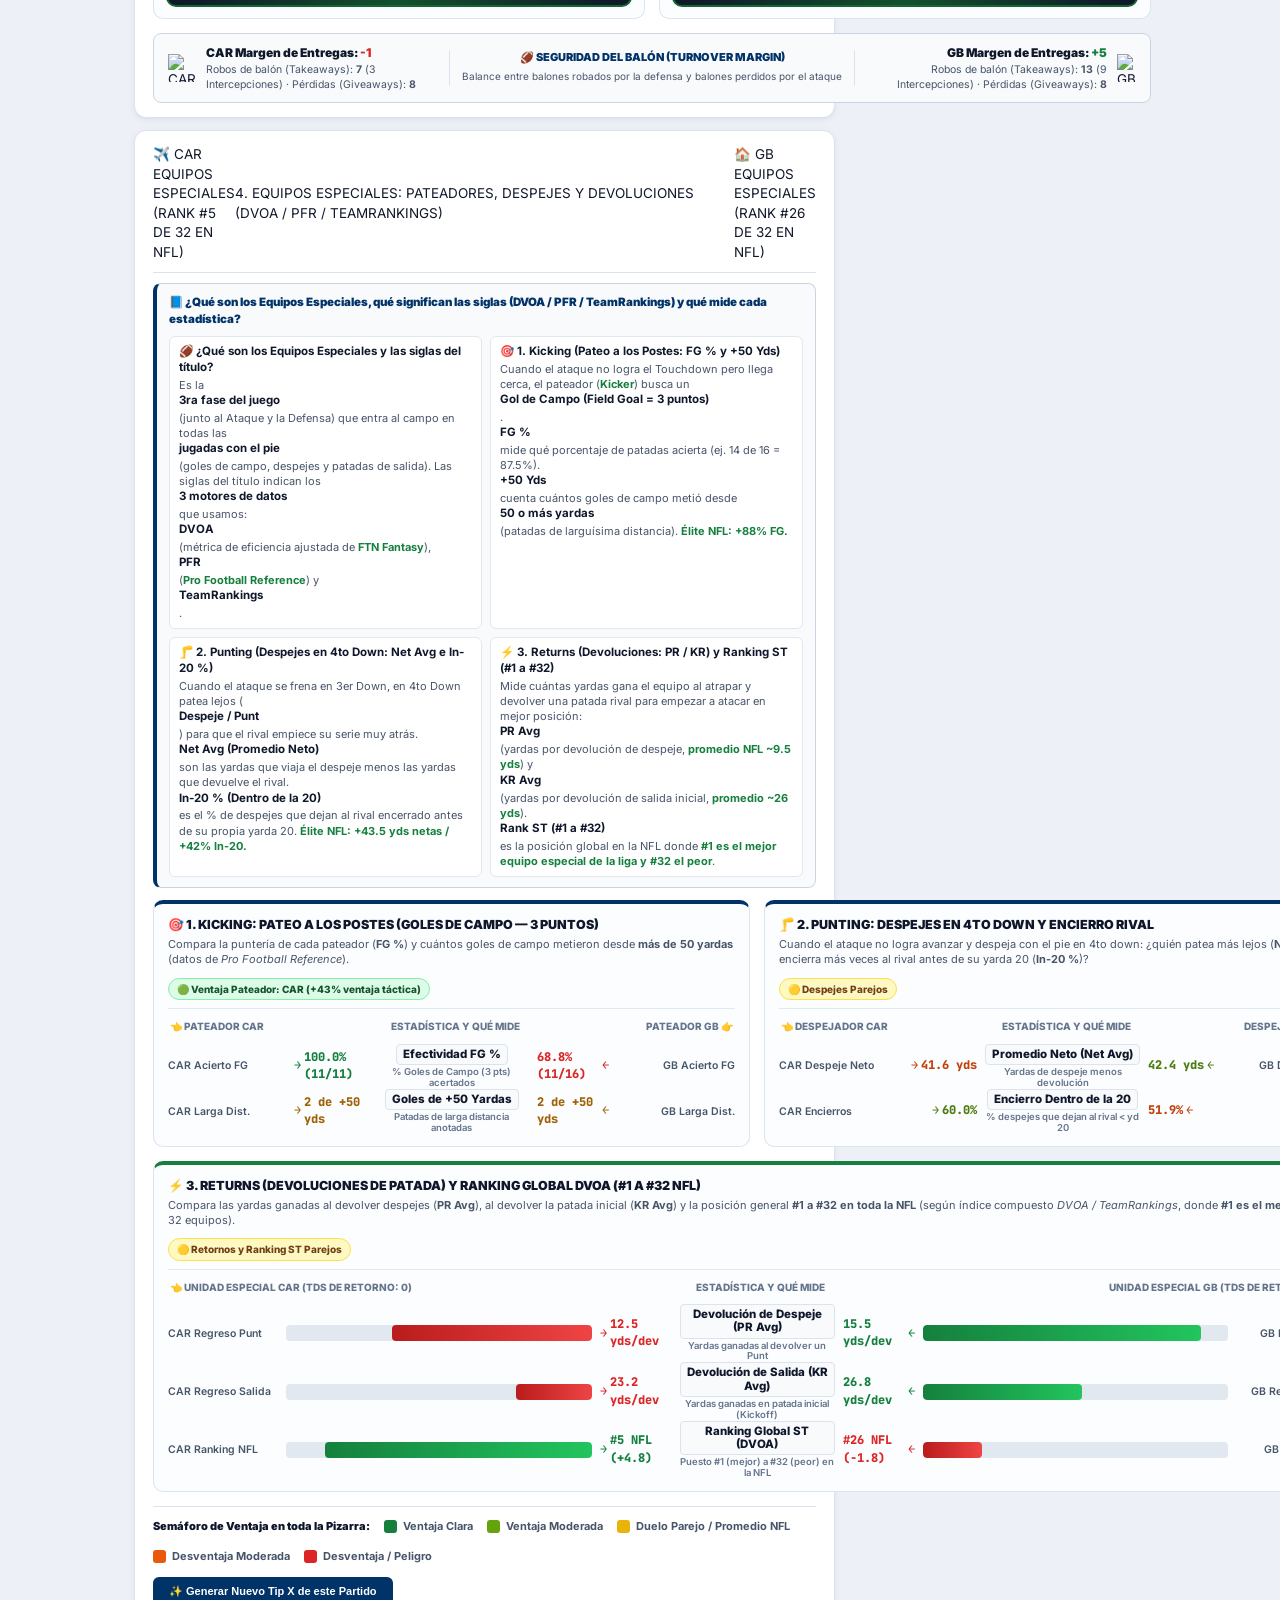
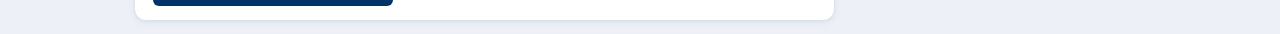
==== commit e1400743: "Update index.html - NFL Analytics Engine" ====
--- a/index.html
+++ b/index.html
@@ -7,7 +7,7 @@
   <link rel="preconnect" href="https://fonts.googleapis.com">
   <link rel="preconnect" href="https://fonts.gstatic.com" crossorigin>
   <link href="https://fonts.googleapis.com/css2?family=Inter:wght@400;500;600;700;800&family=JetBrains+Mono:wght@500;600;700&display=swap" rel="stylesheet">
-  <link rel="stylesheet" href="styles.css?v=20261029v26" />
+  <link rel="stylesheet" href="styles.css?v=20261029v27" />
 </head>
 <body>
   <div class="app-shell">
@@ -168,25 +168,25 @@
                 <span class="team-side-tag right" id="predRightTitle">PROBABILIDAD LOCAL</span>
               </div>
 
-              <!-- Explicativo Detallado del Modelo de Pronóstico -->
+              <!-- Explicativo Detallado del Modelo de Pronóstico Auto-Aprendiente v3 -->
               <div class="inline-stat-explainer" id="guidePredBlock">
-                <div class="ise-title">📘 ¿Cómo calcula el modelo el % de Ganar de cada equipo y el Resultado Probable?</div>
+                <div class="ise-title">📘 ¿Cómo calcula y aprende cada semana el Motor Bayesiano v3 el % de Ganar y el Resultado Probable?</div>
                 <div class="ise-grid">
                   <div class="ise-item">
-                    <strong>1. Base de Puntos Cruzada (PPG Ofensivo vs. Defensivo)</strong>
-                    <p>Parte del promedio entre los puntos que anota el ataque de cada equipo por partido (<em>Off PPG</em>) y los puntos que permite la defensa rival por partido (<em>Def PPG</em>) en ambos sentidos.</p>
-                  </div>
-                  <div class="ise-item">
-                    <strong>2. Ajuste por Duelo Aéreo (35%) y Terrestre (25%) en Ambos Sentidos</strong>
-                    <p>Suma o resta puntos reales según la ventaja táctica (0-100%) en <strong>Sentido 1</strong> (<em>Ataca Visitante vs. Defiende Local</em>) y <strong>Sentido 2</strong> (<em>Ataca Local vs. Defiende Visitante</em>) tanto por aire (EPA, CPOE, +20y) como por tierra (Rush EPA, Front-7, TFL).</p>
-                  </div>
-                  <div class="ise-item">
-                    <strong>3. Ajuste Situacional, Trincheras (25%) y Equipos Especiales + Localía (15%)</strong>
-                    <p>Integra la eficiencia en <strong>Zona Roja (TD%)</strong>, <strong>3er Down</strong>, <strong>Capturas (Sacks)</strong>, <strong>Margen de Entregas (Robos de balón)</strong>, las 7 métricas de <strong>Equipos Especiales (FG%, Punts, Retornos, DVOA)</strong> y la ventaja de localía NFL (<em>+1.4 pts</em>).</p>
-                  </div>
-                  <div class="ise-item">
-                    <strong>4. Parte Médico Oficial (NFL.com + nflfastR) &amp; Simulador de Titulares / Bajas</strong>
-                    <p>Cruza el <strong>Parte Médico Oficial de NFL.com / nflfastR</strong> con la cuota de producción 2026 (<em>Target Share, Dropbacks, EPA y Sacks</em>) y el <strong>Factor de Novedad</strong> (sin doble conteo de lesiones antiguas), permitiendo además simular bajas en vivo (<em>Qué pasa si...</em>) y convirtiendo el margen neto a <strong>% de Victoria NFL</strong>.</p>
+                    <strong>1. Base Bayesiana (Shrinkage por Muestra + Prior 2025 + EPA/Play)</strong>
+                    <p>Pondera dinámicamente las estadísticas 2026 (con curva cuadrática <code>w_s(N) = (N-0.5)² / ((N-0.5)² + k₀²)</code>), el diferencial estructural 2025 de <strong>nflfastR</strong> y el <strong>EPA/Play</strong> neto, evitando sobre-reaccionar a muestras chicas en las primeras semanas.</p>
+                  </div>
+                  <div class="ise-item">
+                    <strong>2. Duelo Aéreo, Terrestre y Situacional Ortogonalizado (Sin Doble Conteo)</strong>
+                    <p>Suma o resta puntos reales según la ventaja táctica (0-100%) en <strong>Sentido 1</strong> y <strong>Sentido 2</strong> por aire (EPA, CPOE, +20y), por tierra (Rush EPA, Front-7, TFL) y situacional (RZ, 3°D, Sacks, <strong>xRobos</strong>, Castigos y ST), con pesos ortogonalizados respecto al PPG base.</p>
+                  </div>
+                  <div class="ise-item">
+                    <strong>3. Parte Médico Oficial (NFL.com + nflfastR) &amp; Línea Base de Salud</strong>
+                    <p>Cruza el <strong>Parte Médico Oficial</strong> con la cuota de producción 2026 (<em>Target Share, Dropbacks, EPA y Sacks</em>), el <strong>Factor de Novedad</strong> y la <strong>Línea Base de Salud NFL (+0.95 pts)</strong> para eliminar el sesgo negativo en los totales proyectados.</p>
+                  </div>
+                  <div class="ise-item">
+                    <strong>4. Rutina de Auto-Aprendizaje Semanal (Backtest &amp; Recalibración Automática)</strong>
+                    <p>Cada semana, al cerrarse los resultados oficiales en <strong>nflfastR / NFL.com</strong>, el motor audita todos los partidos jugados (Semanas 1–7: <strong>64.4% acierto Walk-Forward Pre-Game</strong> y <strong>73.6% Retrospectivo</strong>) y recalibra automáticamente la ventaja de localía, el sesgo de total y la desviación estándar (<code>σ</code>).</p>
                   </div>
                 </div>
               </div>
@@ -707,7 +707,7 @@
   <!-- TOAST DE NOTIFICACIONES -->
   <div class="toast-notification hidden" id="toastNotification"></div>
 
-  <script src="data/nfl_dashboard_data.js?v=20261029v26"></script>
-  <script src="app.js?v=20261029v26"></script>
+  <script src="data/nfl_dashboard_data.js?v=20261029v27"></script>
+  <script src="app.js?v=20261029v27"></script>
 </body>
 </html>
